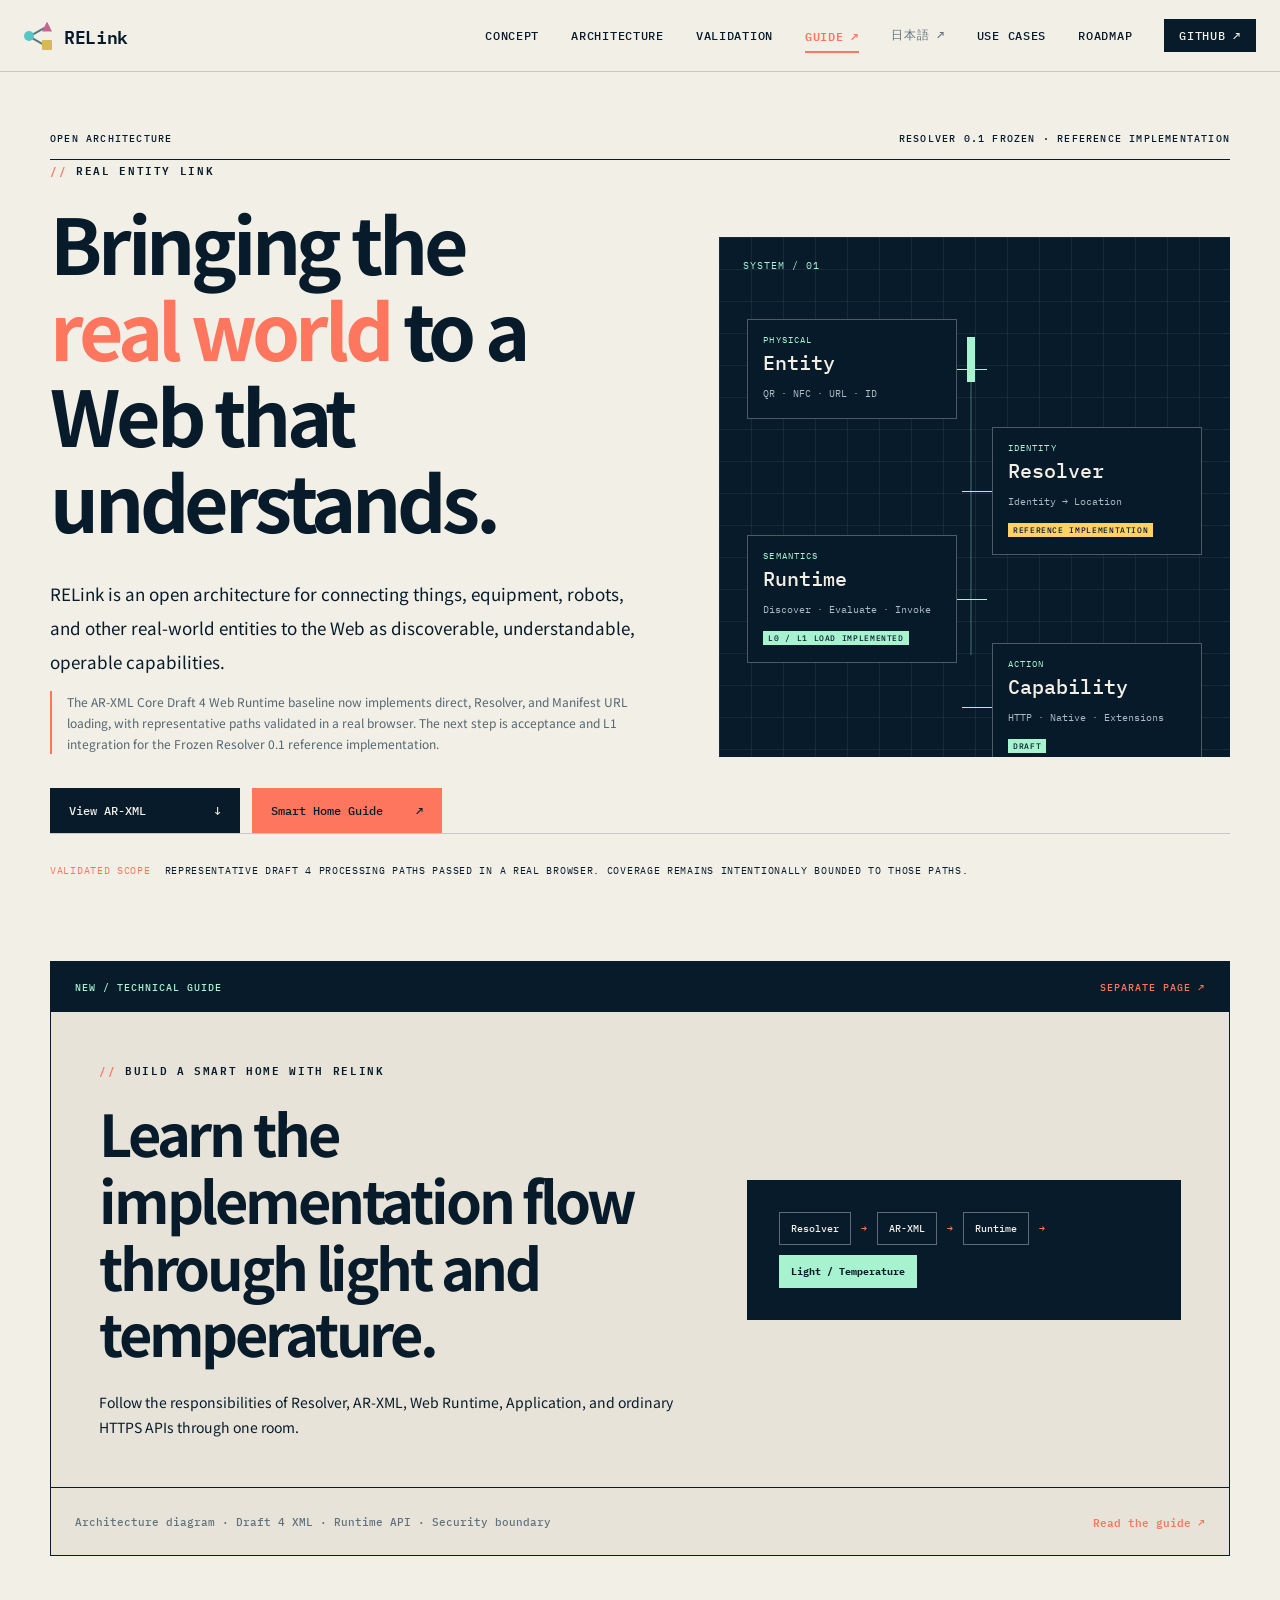
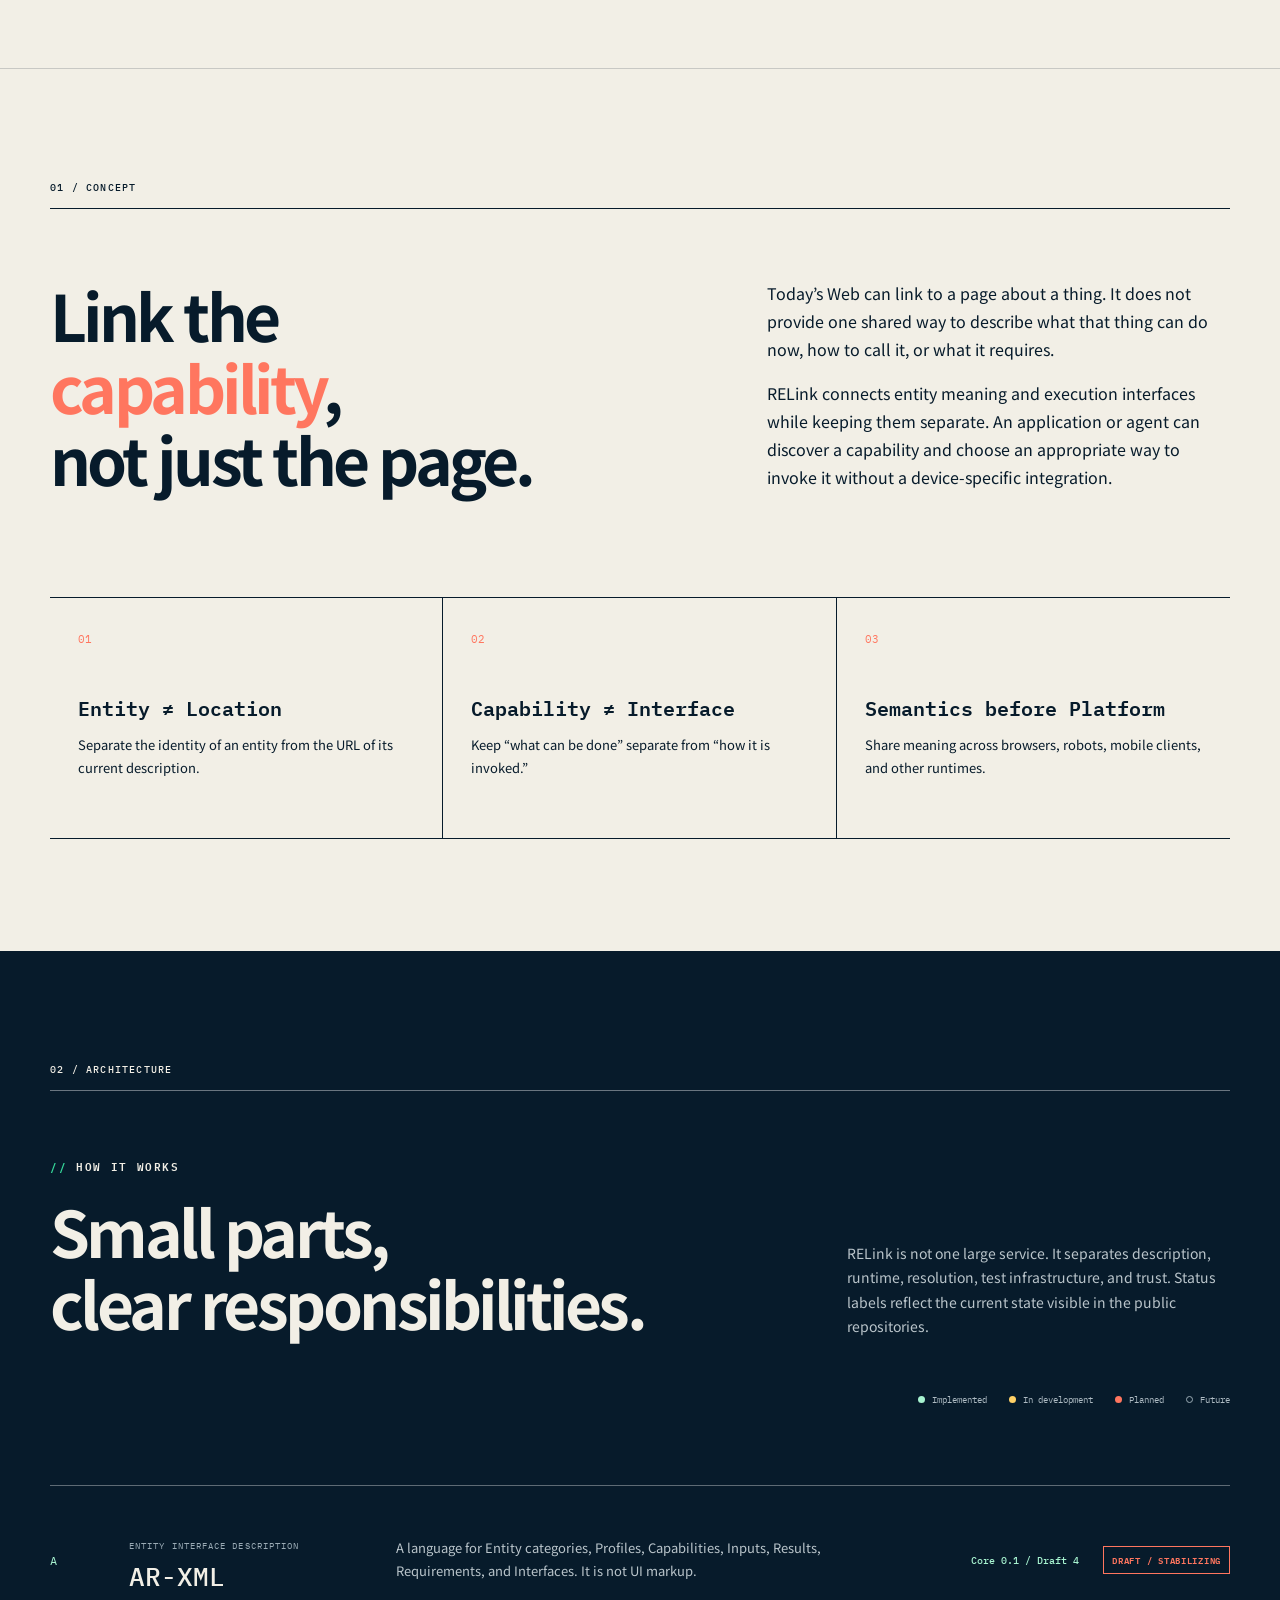
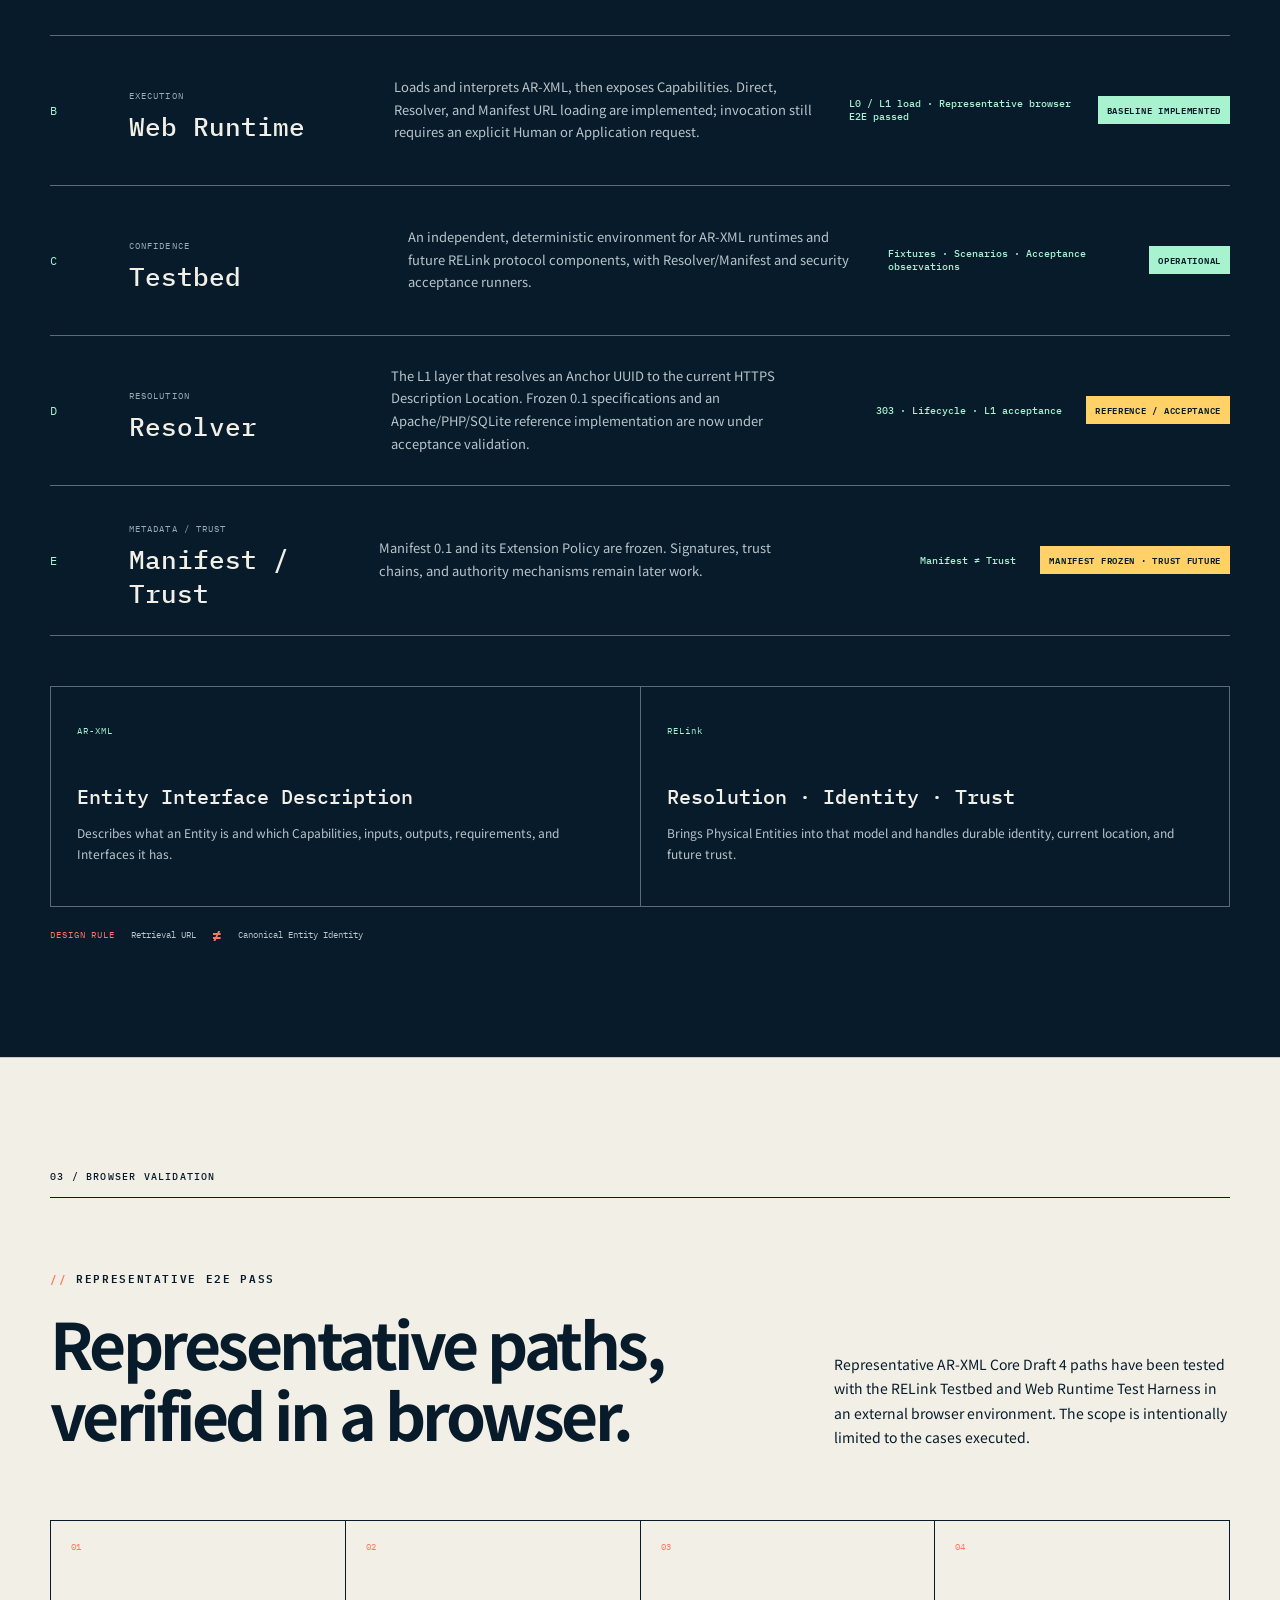
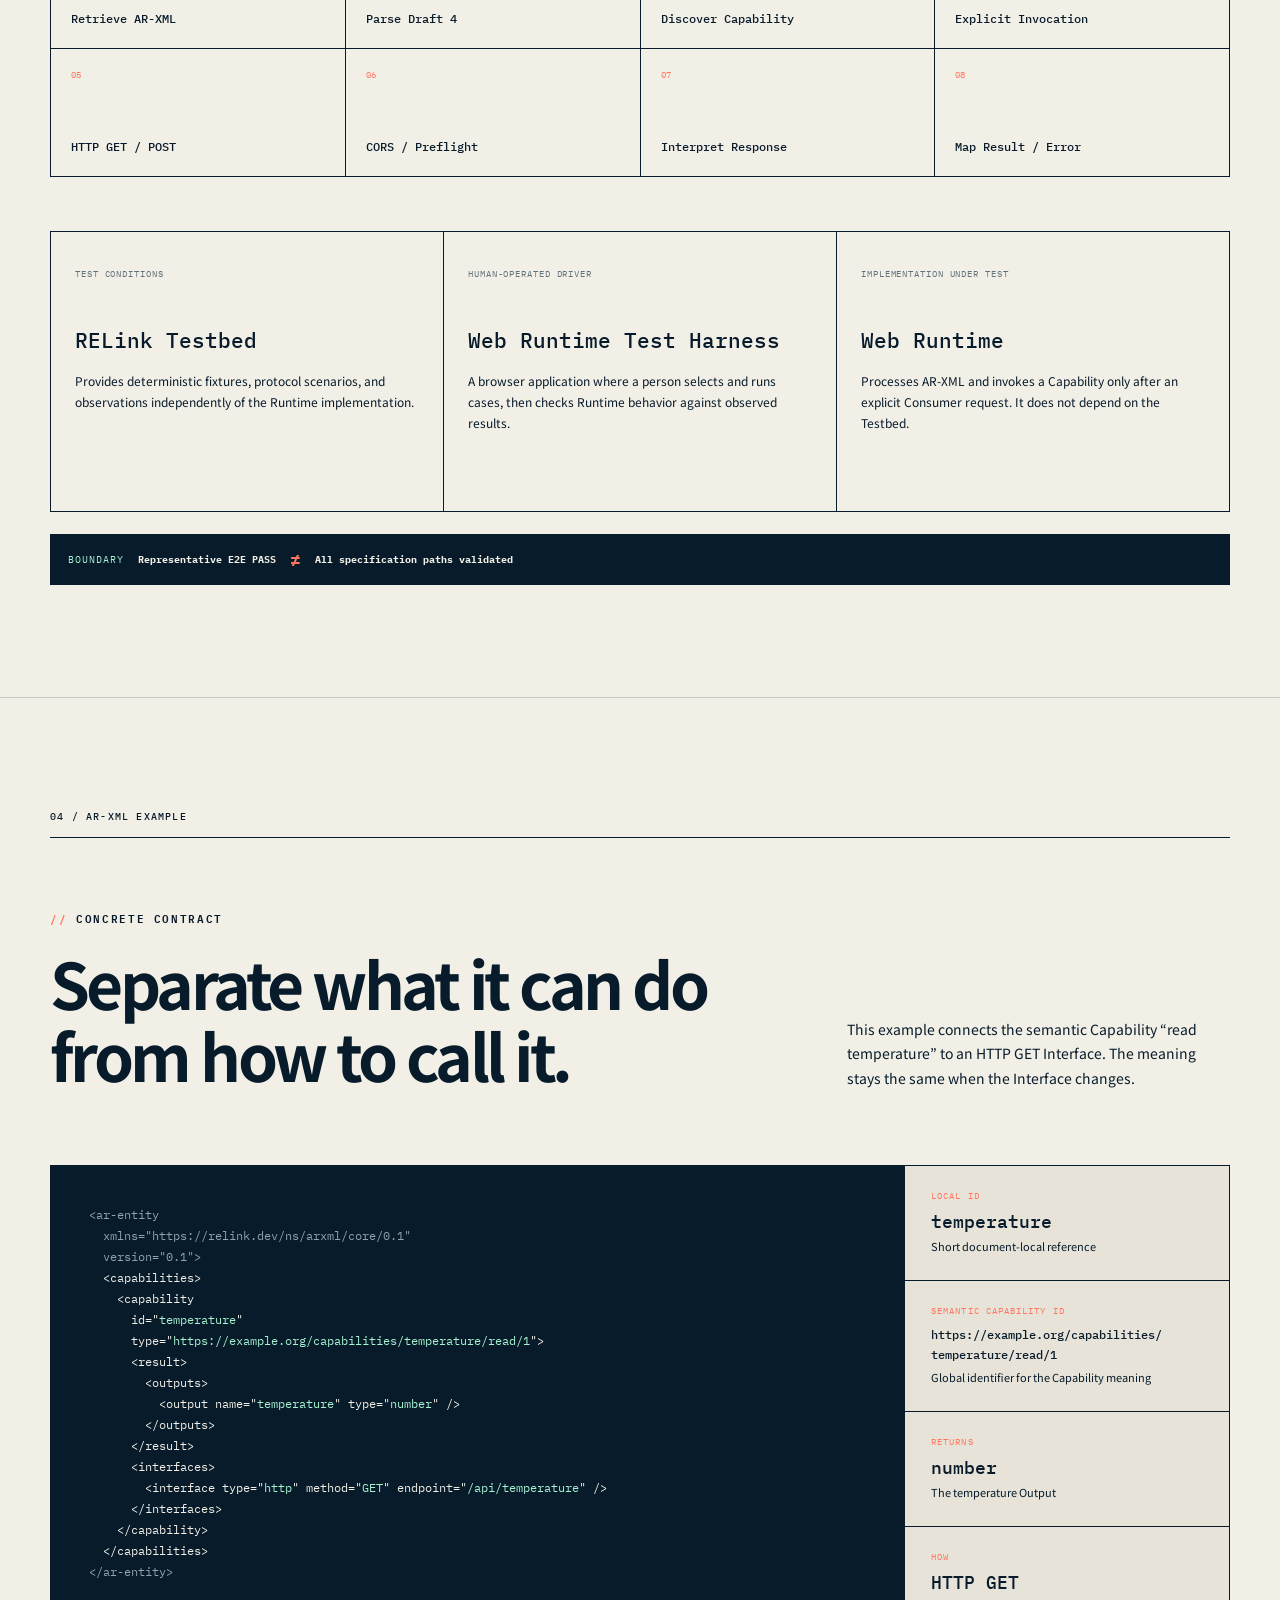
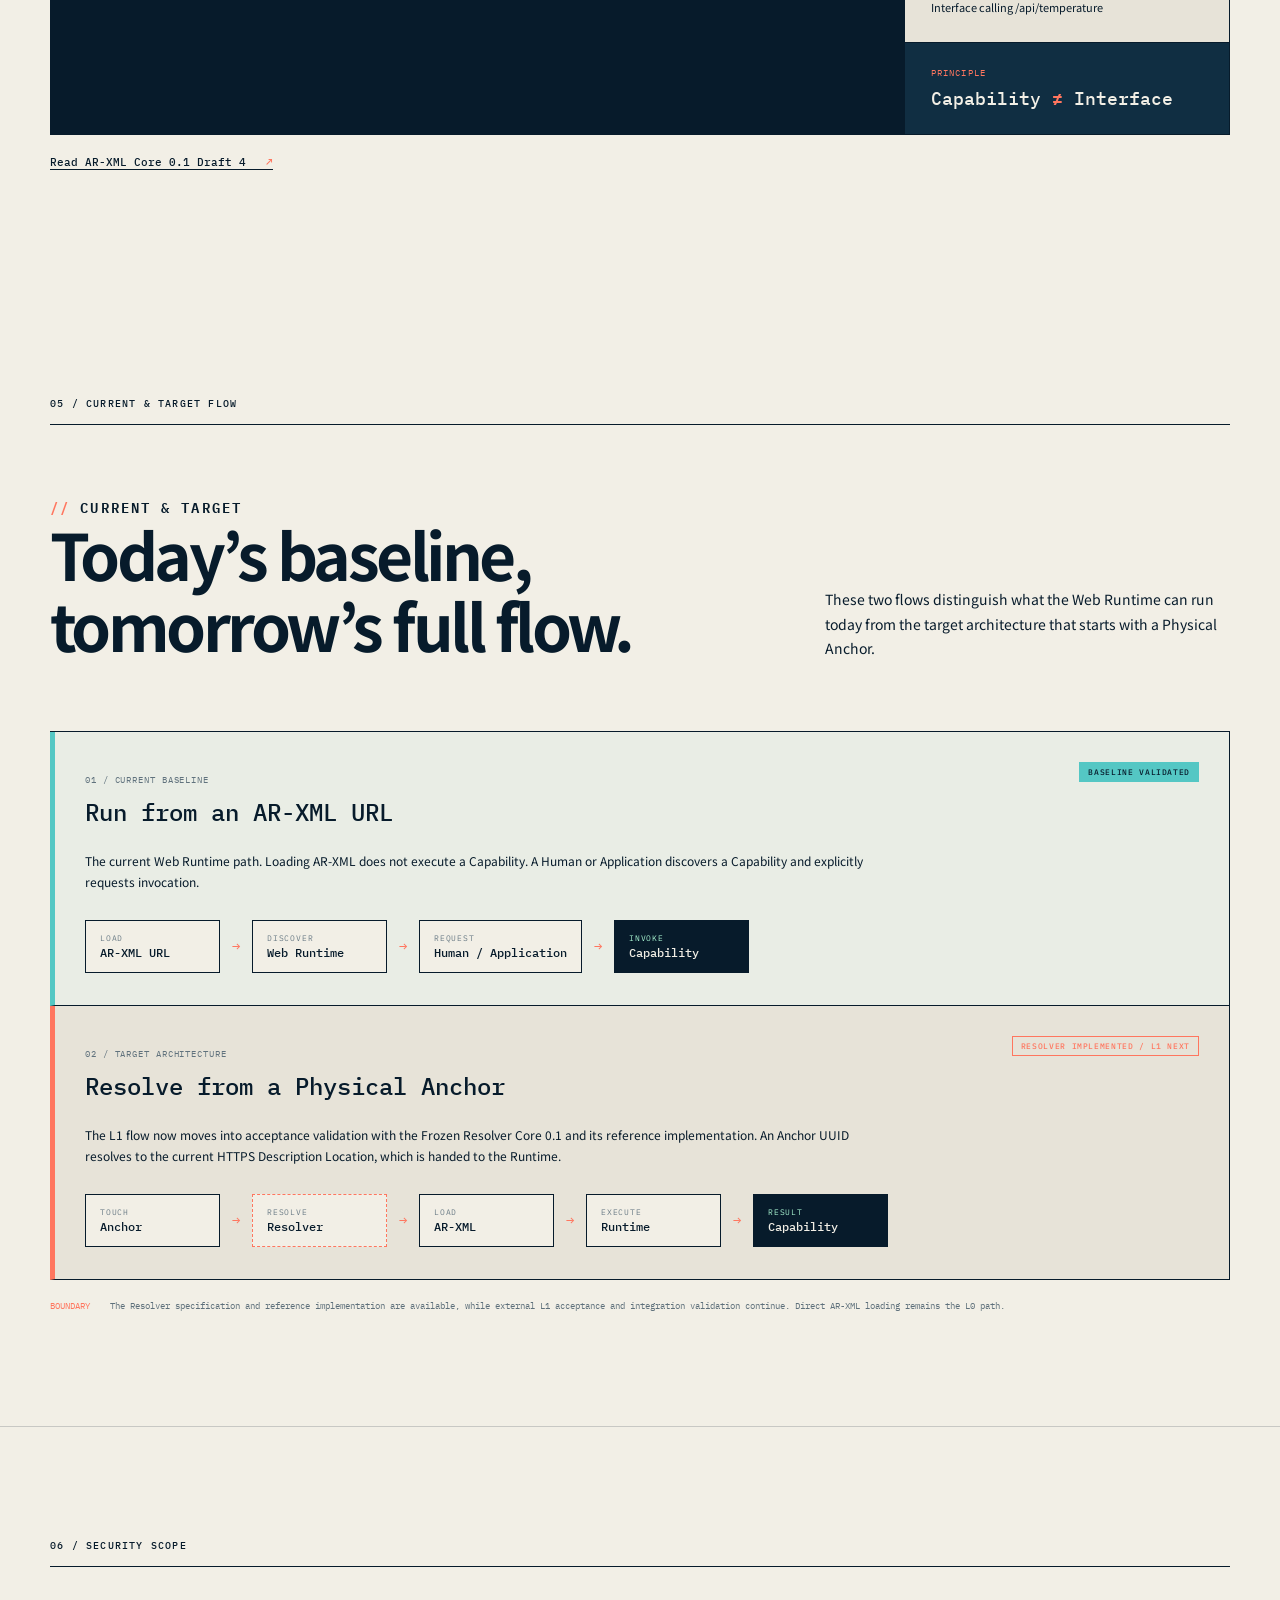
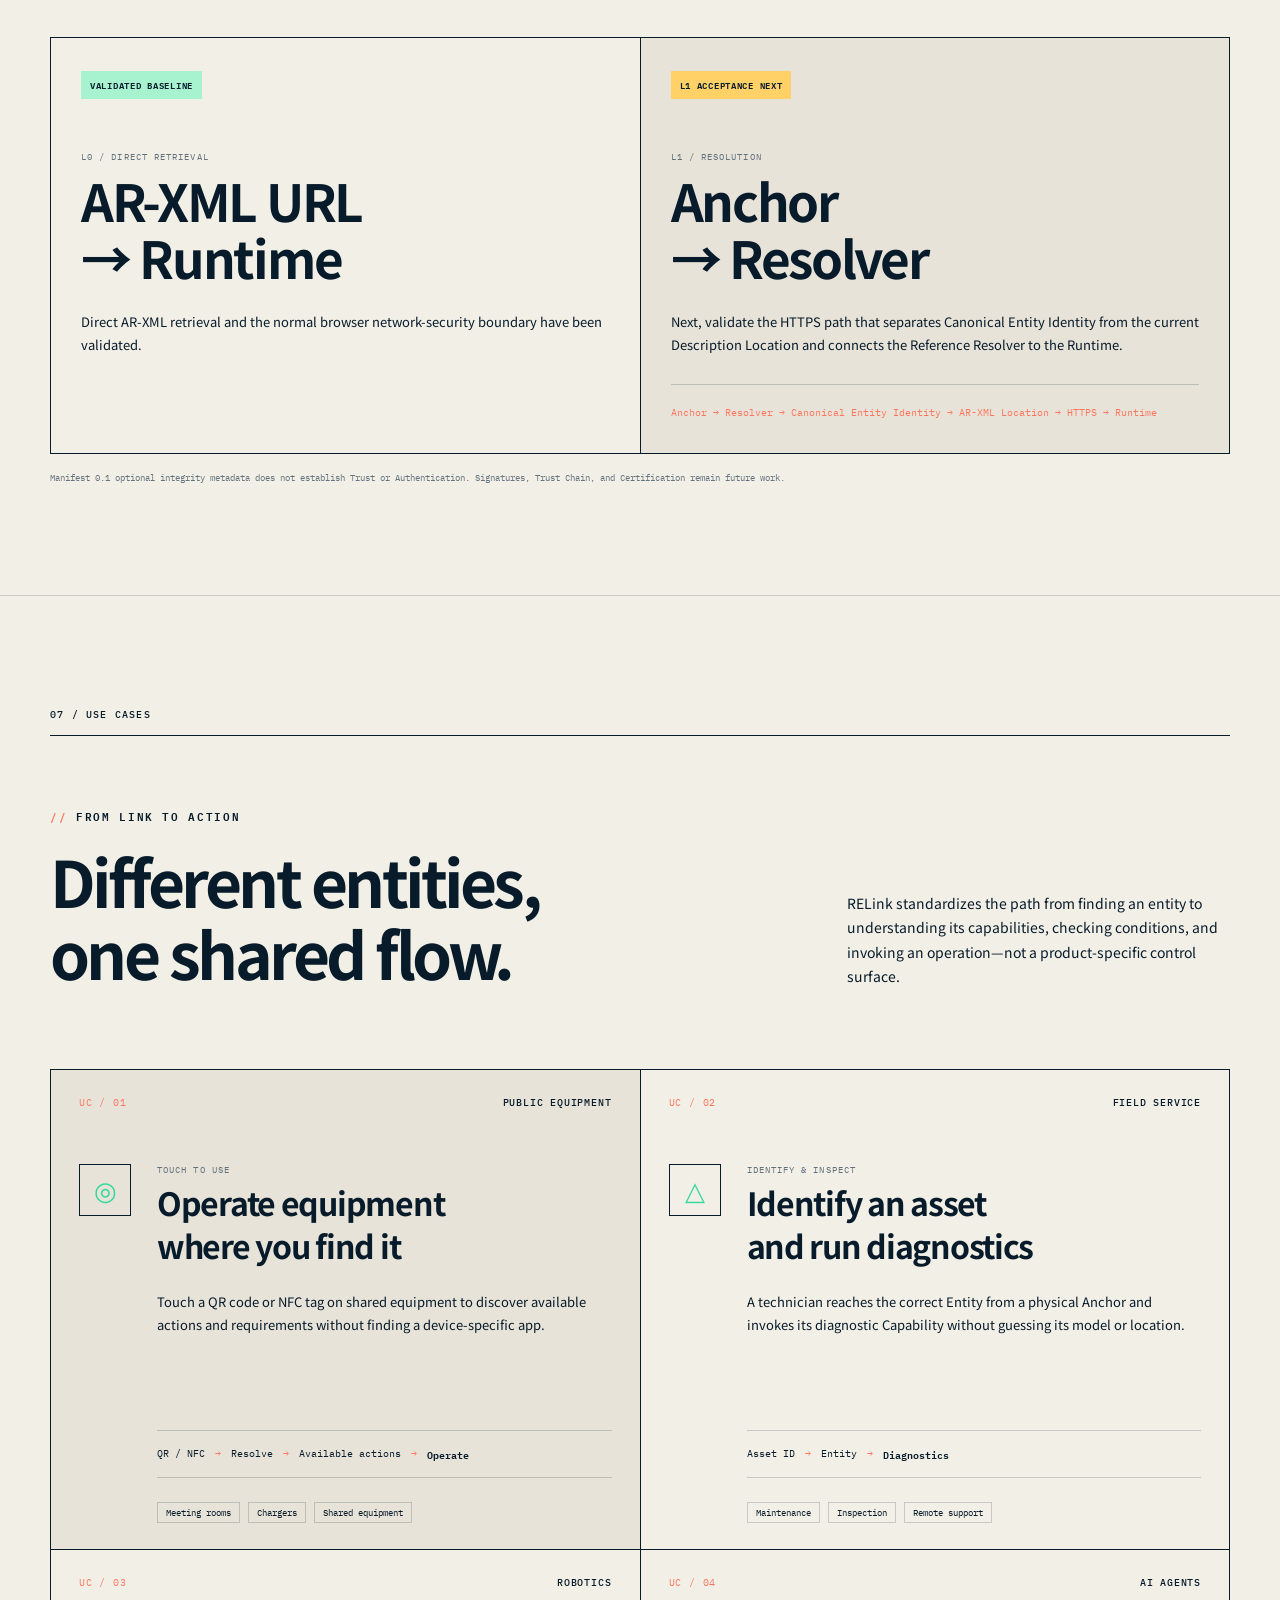
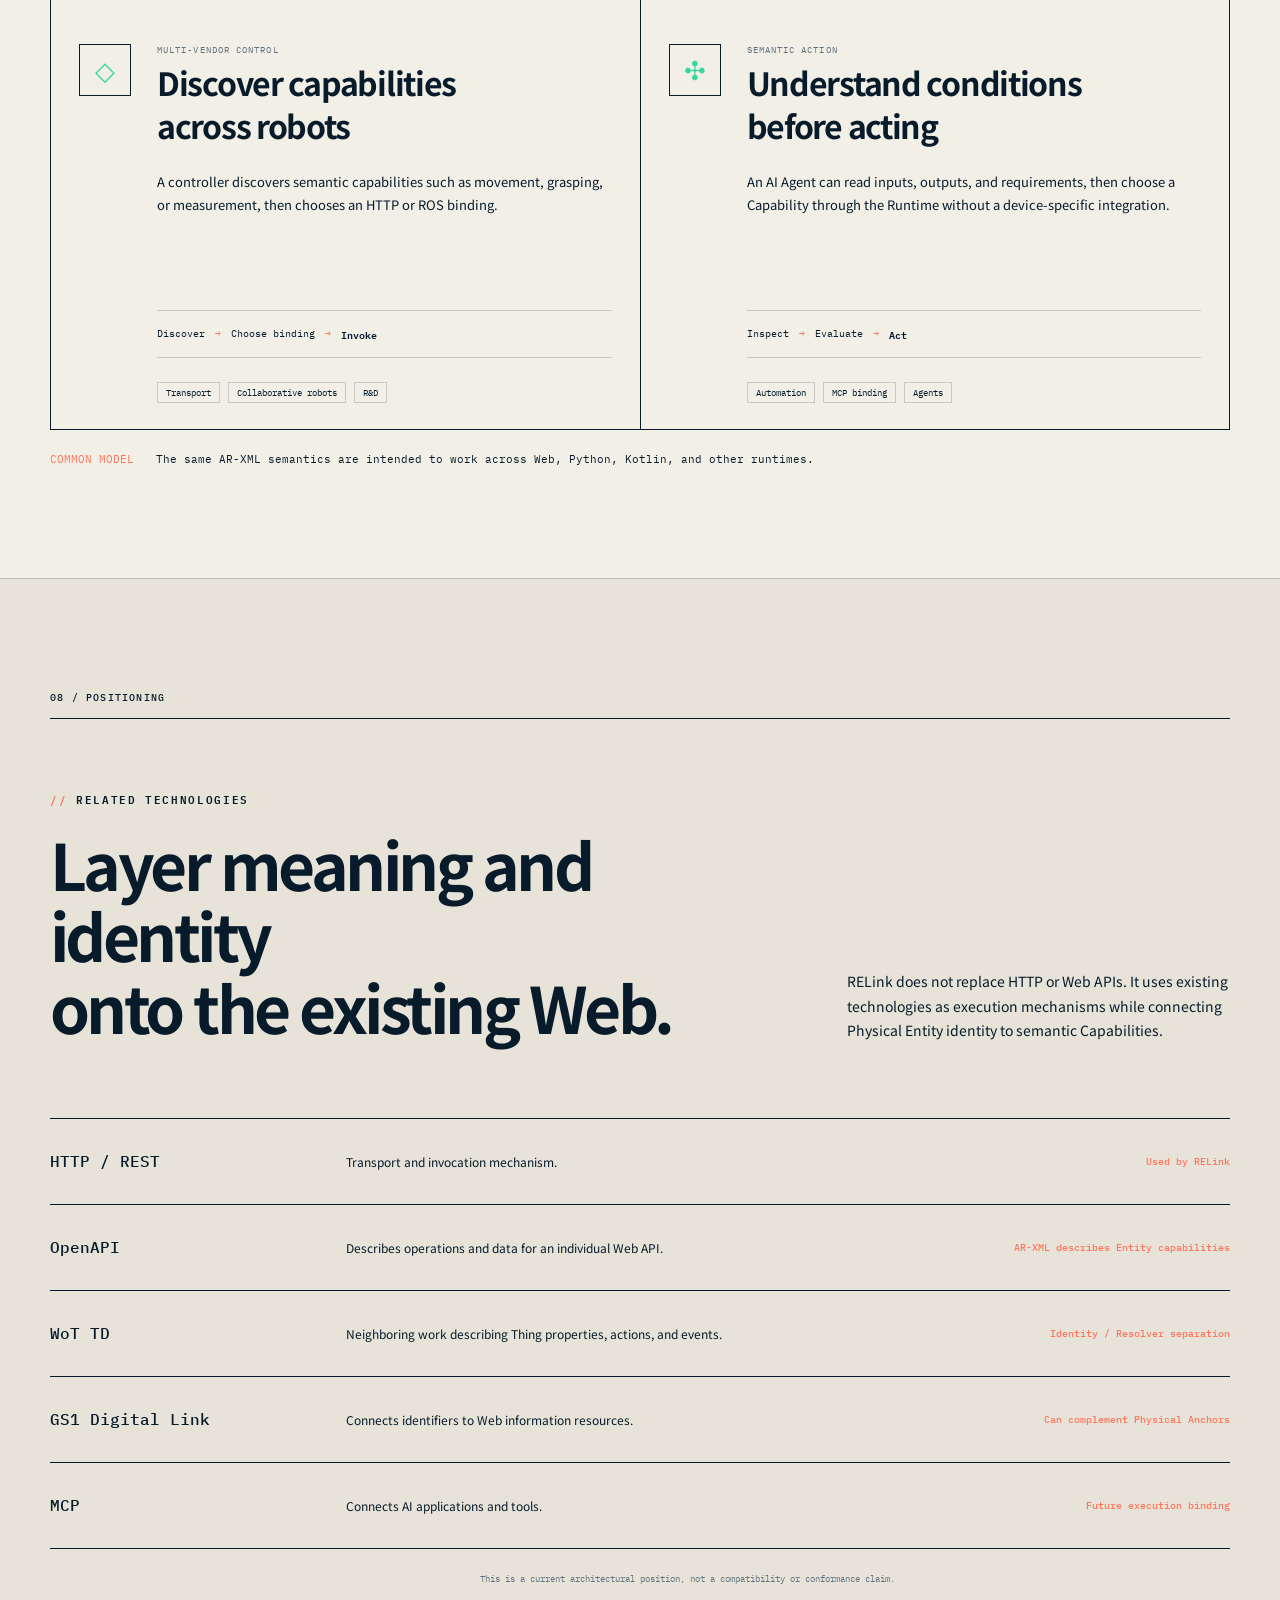
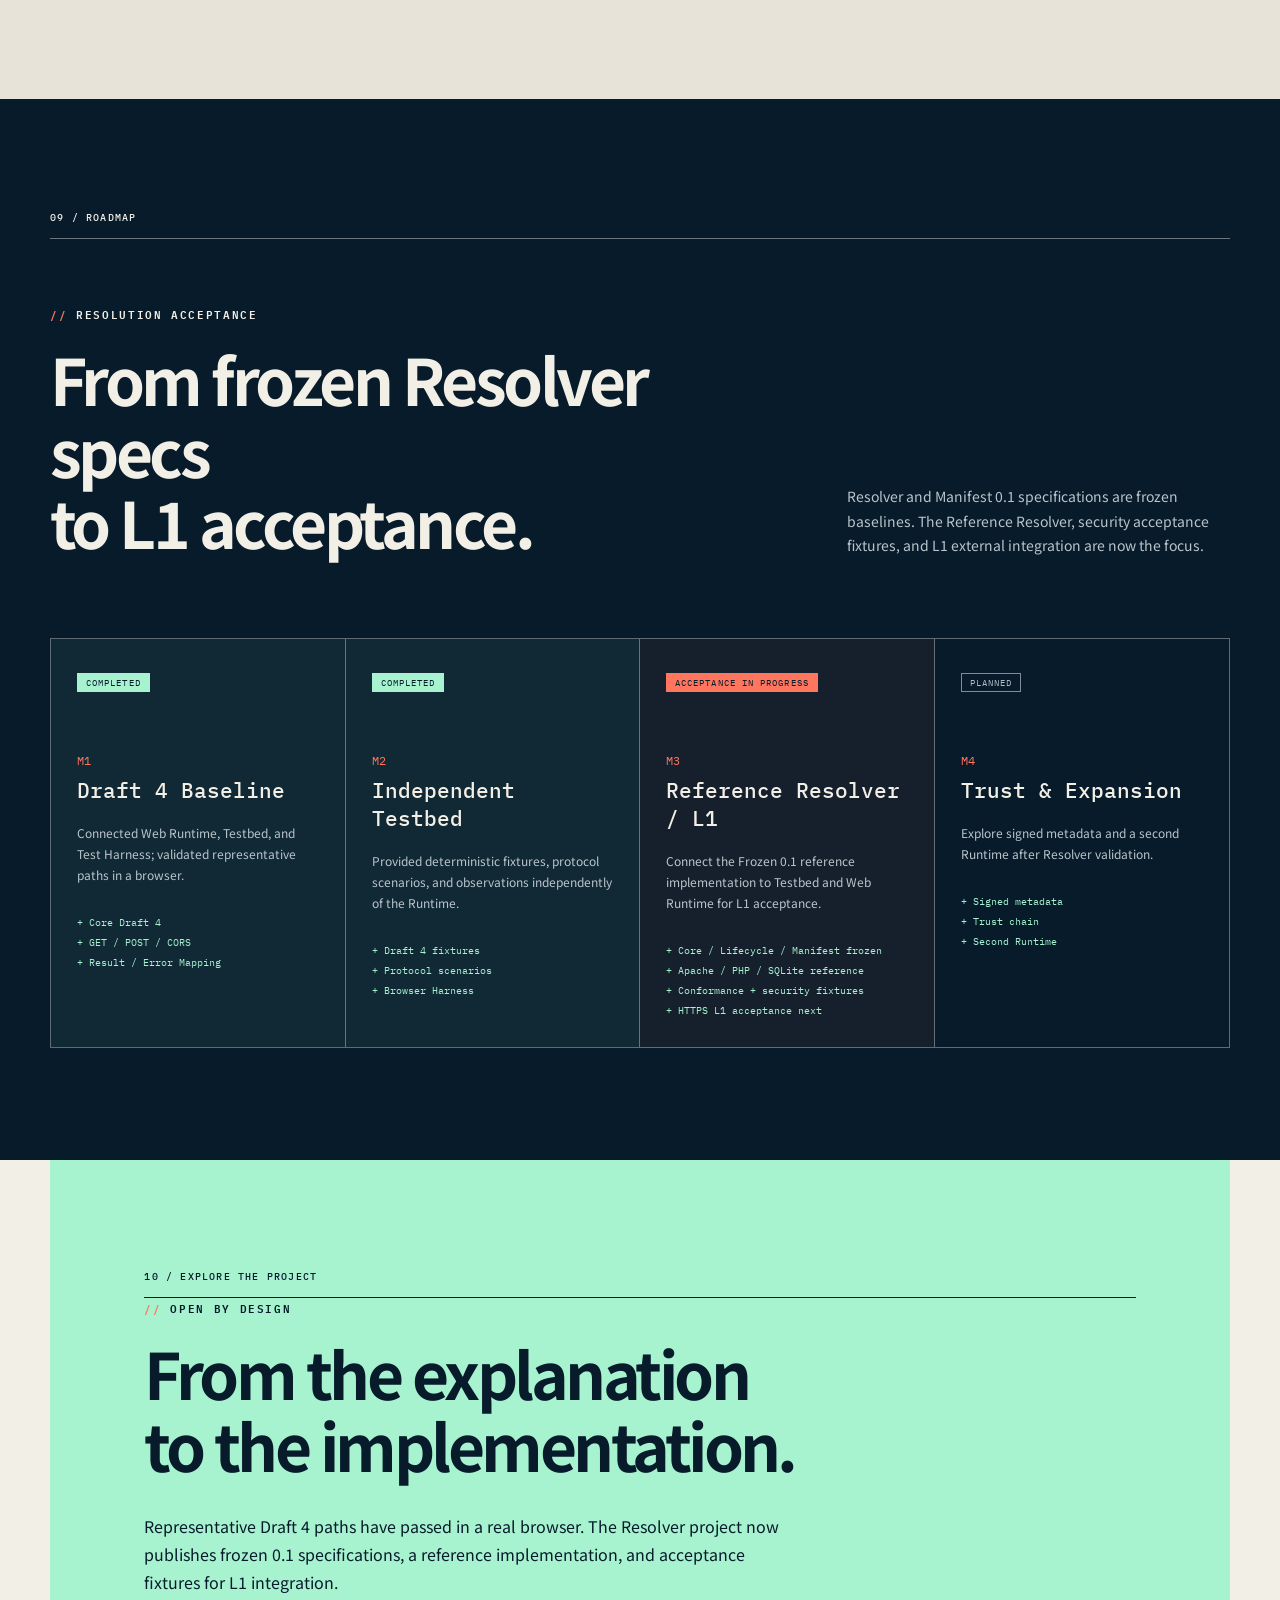
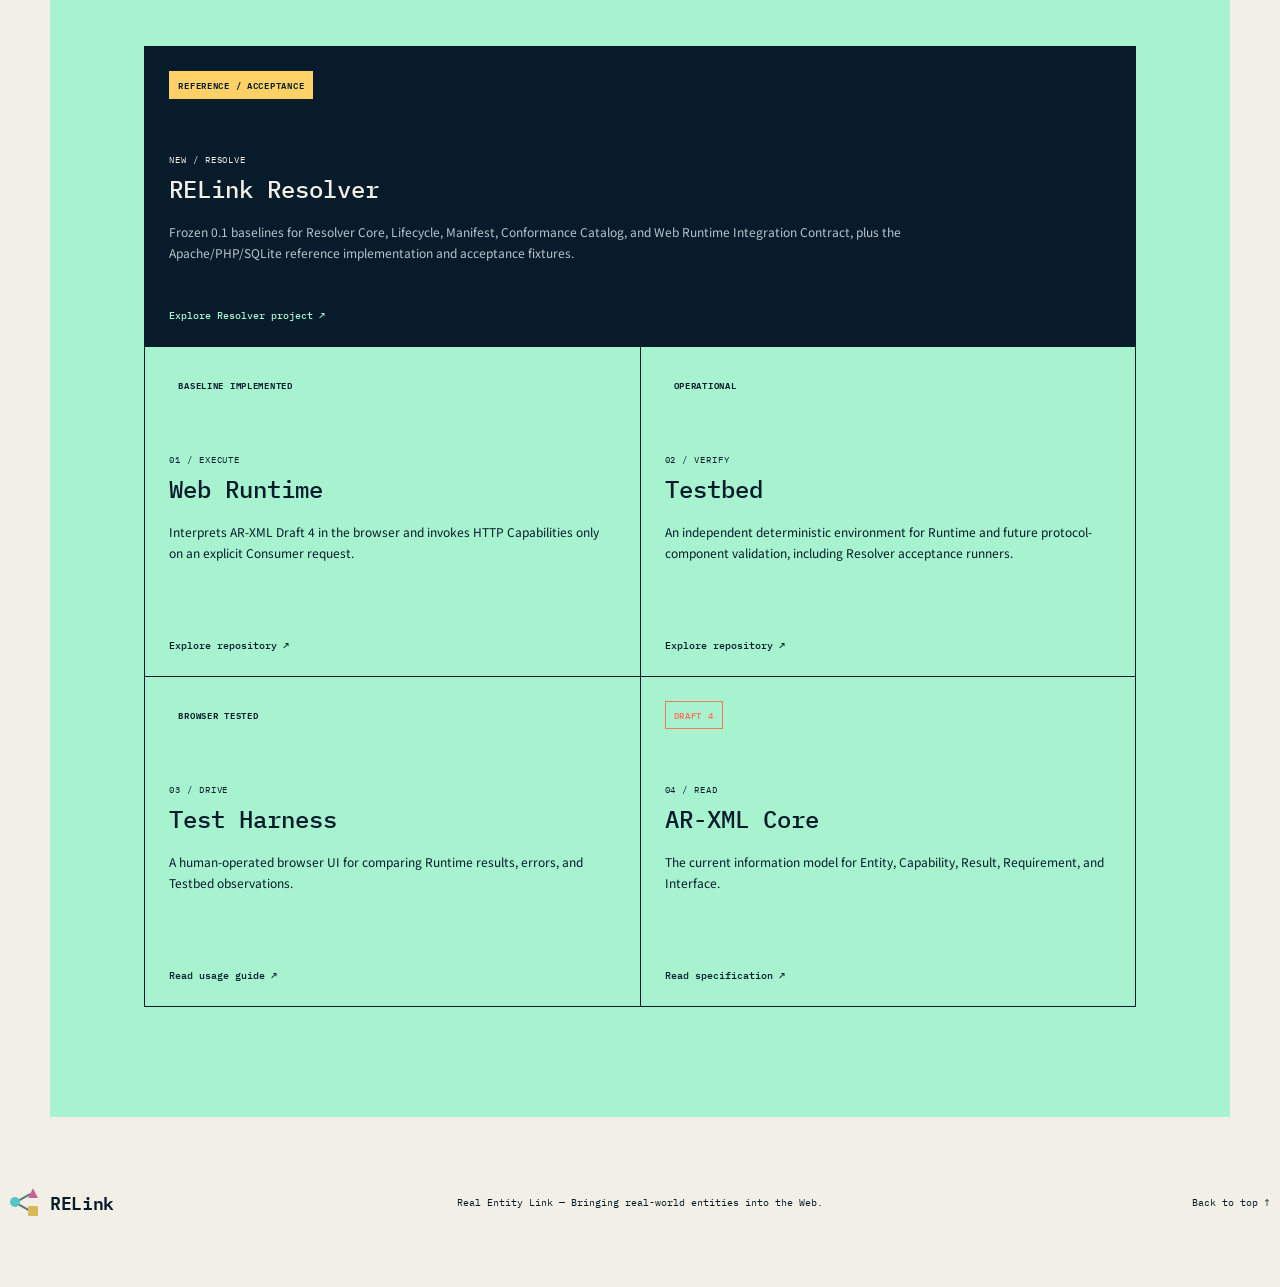
==== en/index.html @ a345bcbd "Add English site and sync project status" ====
<!doctype html>
<html lang="en">
  <head>
    <meta charset="UTF-8" />
    <meta name="viewport" content="width=device-width, initial-scale=1.0" />
    <meta name="description" content="RELink is an open architecture for making real-world entities discoverable, understandable, and operable on the Web. The Web Runtime L0/L1 loading baseline and representative browser paths are validated; Resolver acceptance is next." />
    <meta name="theme-color" content="#071b2b" />
    <link rel="canonical" href="https://ranmaru50.github.io/relink-site/en/" />
    <link rel="alternate" hreflang="ja" href="https://ranmaru50.github.io/relink-site/" />
    <link rel="alternate" hreflang="en" href="https://ranmaru50.github.io/relink-site/en/" />
    <link rel="icon" type="image/svg+xml" href="../favicon.svg" />
    <meta property="og:type" content="website" />
    <meta property="og:site_name" content="RELink" />
    <meta property="og:title" content="RELink — Real Entity Link" />
    <meta property="og:description" content="Web Runtime L0/L1 loading and representative browser paths are validated. Frozen Resolver 0.1 acceptance is next." />
    <meta property="og:url" content="https://ranmaru50.github.io/relink-site/en/" />
    <meta name="twitter:card" content="summary" />
    <meta name="twitter:title" content="RELink — Real Entity Link" />
    <meta name="twitter:description" content="Bringing real-world entities into the Web." />
    <title>RELink — Real Entity Link</title>
    <link rel="preconnect" href="https://fonts.googleapis.com" />
    <link rel="preconnect" href="https://fonts.gstatic.com" crossorigin />
    <link href="https://fonts.googleapis.com/css2?family=IBM+Plex+Mono:wght@400;500;600&family=Noto+Sans+JP:wght@400;500;600;700&display=swap" rel="stylesheet" />
    <link rel="stylesheet" href="../styles.css" />
    <script src="../script.js" defer></script>
  </head>
  <body>
    <header class="site-header">
      <a class="brand" href="#top" aria-label="RELink home"><span class="brand-mark" aria-hidden="true"><i></i><i></i><i></i></span><span>RELink</span></a>
      <button class="menu-button" type="button" aria-expanded="false" aria-controls="site-nav">Menu</button>
      <nav id="site-nav" aria-label="Main navigation">
        <a href="#concept">Concept</a>
        <a href="#architecture">Architecture</a>
        <a href="#validation">Validation</a>
        <a class="guide-nav-link" href="smart-home.html">Guide ↗</a>
        <a class="language-switch" href="../index.html">日本語 ↗</a>
        <a href="#use-cases">Use cases</a>
        <a href="#roadmap">Roadmap</a>
        <a class="nav-cta" href="https://github.com/ranmaru50" rel="noreferrer">GitHub ↗</a>
      </nav>
    </header>

    <main id="top">
      <section class="hero section-shell">
        <div class="eyebrow"><span>OPEN ARCHITECTURE</span><span>RESOLVER 0.1 FROZEN · REFERENCE IMPLEMENTATION</span></div>
        <div class="hero-grid">
          <div class="hero-copy">
            <p class="kicker">REAL ENTITY LINK</p>
            <h1>Bringing the<br /><em>real world</em> to a<br />Web that understands.</h1>
            <p class="lead">RELink is an open architecture for connecting things, equipment, robots, and other real-world entities to the Web as discoverable, understandable, operable capabilities.</p>
            <p class="lead-detail">The AR-XML Core Draft 4 Web Runtime baseline now implements direct, Resolver, and Manifest URL loading, with representative paths validated in a real browser. The next step is acceptance and L1 integration for the Frozen Resolver 0.1 reference implementation.</p>
            <div class="hero-actions">
              <a class="button primary" href="#arxml-example">View AR-XML <span>↓</span></a>
              <a class="button secondary guide-button" href="smart-home.html">Smart Home Guide <span>↗</span></a>
            </div>
          </div>

          <div class="system-map" aria-label="RELink processing flow">
            <div class="map-label">SYSTEM / 01</div>
            <div class="map-track" aria-hidden="true"><span></span></div>
            <div class="map-node node-source"><small>PHYSICAL</small><strong>Entity</strong><span>QR · NFC · URL · ID</span></div>
            <div class="map-node node-resolver"><small>IDENTITY</small><strong>Resolver</strong><span>Identity → Location</span><mark class="node-status development">REFERENCE IMPLEMENTATION</mark></div>
            <div class="map-node node-runtime"><small>SEMANTICS</small><strong>Runtime</strong><span>Discover · Evaluate · Invoke</span><mark class="node-status experimental">L0 / L1 LOAD IMPLEMENTED</mark></div>
            <div class="map-node node-capability"><small>ACTION</small><strong>Capability</strong><span>HTTP · Native · Extensions</span><mark class="node-status experimental">DRAFT</mark></div>
          </div>
        </div>
        <div class="hero-footnote"><span>VALIDATED SCOPE</span><p>Representative Draft 4 processing paths passed in a real browser. Coverage remains intentionally bounded to those paths.</p></div>
      </section>

      <section class="guide-entry section-shell" aria-labelledby="guide-entry-title">
        <a class="guide-entry-card" href="smart-home.html">
          <div class="guide-entry-meta"><span>NEW / TECHNICAL GUIDE</span><b>SEPARATE PAGE ↗</b></div>
          <div class="guide-entry-body"><div><p class="kicker">BUILD A SMART HOME WITH RELINK</p><h2>Learn the implementation flow<br />through light and temperature.</h2><p>Follow the responsibilities of Resolver, AR-XML, Web Runtime, Application, and ordinary HTTPS APIs through one room.</p></div><div class="guide-entry-flow" aria-hidden="true"><span>Resolver</span><i>→</i><span>AR-XML</span><i>→</i><span>Runtime</span><i>→</i><strong>Light / Temperature</strong></div></div>
          <div class="guide-entry-cta"><span>Architecture diagram · Draft 4 XML · Runtime API · Security boundary</span><strong>Read the guide ↗</strong></div>
        </a>
      </section>

      <section id="concept" class="manifesto section-shell">
        <div class="section-index">01 / CONCEPT</div>
        <div class="manifesto-grid"><h2>Link the<br /><em>capability</em>,<br />not just the page.</h2><div class="manifesto-copy"><p>Today’s Web can link to a page about a thing. It does not provide one shared way to describe what that thing can do now, how to call it, or what it requires.</p><p>RELink connects entity meaning and execution interfaces while keeping them separate. An application or agent can discover a capability and choose an appropriate way to invoke it without a device-specific integration.</p></div></div>
        <div class="principle-grid"><article><span>01</span><h3>Entity ≠ Location</h3><p>Separate the identity of an entity from the URL of its current description.</p></article><article><span>02</span><h3>Capability ≠ Interface</h3><p>Keep “what can be done” separate from “how it is invoked.”</p></article><article><span>03</span><h3>Semantics before Platform</h3><p>Share meaning across browsers, robots, mobile clients, and other runtimes.</p></article></div>
      </section>

      <section id="architecture" class="architecture section-shell">
        <div class="section-index light">02 / ARCHITECTURE</div>
        <div class="architecture-head"><div><p class="kicker mint">HOW IT WORKS</p><h2>Small parts,<br />clear responsibilities.</h2></div><p>RELink is not one large service. It separates description, runtime, resolution, test infrastructure, and trust. Status labels reflect the current state visible in the public repositories.</p></div>
        <div class="architecture-legend" aria-label="Development status legend"><span><i class="legend-dot implemented"></i>Implemented</span><span><i class="legend-dot development"></i>In development</span><span><i class="legend-dot planned"></i>Planned</span><span><i class="legend-dot future"></i>Future</span></div>
        <div class="architecture-stack">
          <article class="layer arxml"><span class="layer-no">A</span><div><small>ENTITY INTERFACE DESCRIPTION</small><h3>AR-XML</h3></div><p>A language for Entity categories, Profiles, Capabilities, Inputs, Results, Requirements, and Interfaces. It is not UI markup.</p><b>Core 0.1 / Draft 4</b><span class="phase-badge experimental">DRAFT / STABILIZING</span></article>
          <article class="layer runtime"><span class="layer-no">B</span><div><small>EXECUTION</small><h3>Web Runtime</h3></div><p>Loads and interprets AR-XML, then exposes Capabilities. Direct, Resolver, and Manifest URL loading are implemented; invocation still requires an explicit Human or Application request.</p><b>L0 / L1 load · Representative browser E2E passed</b><span class="phase-badge implemented">BASELINE IMPLEMENTED</span></article>
          <article class="layer testbed"><span class="layer-no">C</span><div><small>CONFIDENCE</small><h3>Testbed</h3></div><p>An independent, deterministic environment for AR-XML runtimes and future RELink protocol components, with Resolver/Manifest and security acceptance runners.</p><b>Fixtures · Scenarios · Acceptance observations</b><span class="phase-badge implemented">OPERATIONAL</span></article>
          <article class="layer resolver"><span class="layer-no">D</span><div><small>RESOLUTION</small><h3>Resolver</h3></div><p>The L1 layer that resolves an Anchor UUID to the current HTTPS Description Location. Frozen 0.1 specifications and an Apache/PHP/SQLite reference implementation are now under acceptance validation.</p><b>303 · Lifecycle · L1 acceptance</b><span class="phase-badge development">REFERENCE / ACCEPTANCE</span></article>
          <article class="layer trust"><span class="layer-no">E</span><div><small>METADATA / TRUST</small><h3>Manifest / Trust</h3></div><p>Manifest 0.1 and its Extension Policy are frozen. Signatures, trust chains, and authority mechanisms remain later work.</p><b>Manifest ≠ Trust</b><span class="phase-badge development">MANIFEST FROZEN · TRUST FUTURE</span></article>
        </div>
        <div class="role-separation" aria-label="AR-XML and RELink responsibility separation"><article><small>AR-XML</small><strong>Entity Interface Description</strong><p>Describes what an Entity is and which Capabilities, inputs, outputs, requirements, and Interfaces it has.</p></article><article><small>RELink</small><strong>Resolution · Identity · Trust</strong><p>Brings Physical Entities into that model and handles durable identity, current location, and future trust.</p></article></div>
        <p class="identity-note"><span>DESIGN RULE</span> Retrieval URL <b>≠</b> Canonical Entity Identity</p>
      </section>

      <section id="validation" class="validation section-shell">
        <div class="section-index">03 / BROWSER VALIDATION</div>
        <div class="validation-head"><div><p class="kicker">REPRESENTATIVE E2E PASS</p><h2>Representative paths,<br />verified in a browser.</h2></div><p>Representative AR-XML Core Draft 4 paths have been tested with the RELink Testbed and Web Runtime Test Harness in an external browser environment. The scope is intentionally limited to the cases executed.</p></div>
        <ol class="validation-flow" aria-label="Browser-validated processing path"><li><span>01</span><strong>Retrieve AR-XML</strong></li><li><span>02</span><strong>Parse Draft 4</strong></li><li><span>03</span><strong>Discover Capability</strong></li><li><span>04</span><strong>Explicit Invocation</strong></li><li><span>05</span><strong>HTTP GET / POST</strong></li><li><span>06</span><strong>CORS / Preflight</strong></li><li><span>07</span><strong>Interpret Response</strong></li><li><span>08</span><strong>Map Result / Error</strong></li></ol>
        <div class="validation-roles"><article><small>TEST CONDITIONS</small><h3>RELink Testbed</h3><p>Provides deterministic fixtures, protocol scenarios, and observations independently of the Runtime implementation.</p></article><article><small>HUMAN-OPERATED DRIVER</small><h3>Web Runtime Test Harness</h3><p>A browser application where a person selects and runs cases, then checks Runtime behavior against observed results.</p></article><article><small>IMPLEMENTATION UNDER TEST</small><h3>Web Runtime</h3><p>Processes AR-XML and invokes a Capability only after an explicit Consumer request. It does not depend on the Testbed.</p></article></div>
        <p class="validation-boundary"><span>BOUNDARY</span><strong>Representative E2E PASS</strong><b>≠</b><strong>All specification paths validated</strong></p>
      </section>

      <section id="arxml-example" class="example section-shell">
        <div class="section-index">04 / AR-XML EXAMPLE</div>
        <div class="example-head"><div><p class="kicker">CONCRETE CONTRACT</p><h2>Separate what it can do<br />from how to call it.</h2></div><p>This example connects the semantic Capability “read temperature” to an HTTP GET Interface. The meaning stays the same when the Interface changes.</p></div>
        <div class="example-grid"><pre class="code-panel" aria-label="AR-XML temperature capability example"><code><span class="code-muted">&lt;ar-entity
  xmlns="https://relink.dev/ns/arxml/core/0.1"
  version="0.1"&gt;</span>
  &lt;capabilities&gt;
    &lt;capability
      id="<span class="code-value">temperature</span>"
      type="<span class="code-value">https://example.org/capabilities/temperature/read/1</span>"&gt;
      &lt;result&gt;
        &lt;outputs&gt;
          &lt;output name="<span class="code-value">temperature</span>" type="<span class="code-value">number</span>" /&gt;
        &lt;/outputs&gt;
      &lt;/result&gt;
      &lt;interfaces&gt;
        &lt;interface type="<span class="code-value">http</span>" method="<span class="code-value">GET</span>" endpoint="<span class="code-value">/api/temperature</span>" /&gt;
      &lt;/interfaces&gt;
    &lt;/capability&gt;
  &lt;/capabilities&gt;
<span class="code-muted">&lt;/ar-entity&gt;</span></code></pre><dl class="contract-summary"><div><dt>LOCAL ID</dt><dd><strong>temperature</strong><span>Short document-local reference</span></dd></div><div class="semantic-id"><dt>SEMANTIC CAPABILITY ID</dt><dd><code>https://example.org/capabilities/<wbr>temperature/read/1</code><span>Global identifier for the Capability meaning</span></dd></div><div><dt>RETURNS</dt><dd><strong>number</strong><span>The temperature Output</span></dd></div><div><dt>HOW</dt><dd><strong>HTTP GET</strong><span>Interface calling /api/temperature</span></dd></div><div class="contract-principle"><dt>PRINCIPLE</dt><dd>Capability <b>≠</b> Interface</dd></div></dl></div>
        <a class="text-link" href="https://github.com/ranmaru50/relink-web-runtime/blob/main/docs/specs/arxml-core-0.1-draft4.md" rel="noreferrer">Read AR-XML Core 0.1 Draft 4 <span>↗</span></a>
      </section>

      <section class="journey section-shell"><div class="section-index">05 / CURRENT &amp; TARGET FLOW</div><div class="journey-head"><div><p class="kicker">CURRENT &amp; TARGET</p><h2>Today’s baseline,<br />tomorrow’s full flow.</h2></div><p>These two flows distinguish what the Web Runtime can run today from the target architecture that starts with a Physical Anchor.</p></div><div class="journey-modes"><article class="journey-mode current"><div class="journey-mode-head"><div><span>01 / CURRENT BASELINE</span><h3>Run from an AR-XML URL</h3></div><mark>BASELINE VALIDATED</mark></div><p>The current Web Runtime path. Loading AR-XML does not execute a Capability. A Human or Application discovers a Capability and explicitly requests invocation.</p><div class="journey-flow" aria-label="Current baseline"><span><small>LOAD</small>AR-XML URL</span><i>→</i><span><small>DISCOVER</small>Web Runtime</span><i>→</i><span><small>REQUEST</small>Human / Application</span><i>→</i><strong><small>INVOKE</small>Capability</strong></div></article><article class="journey-mode target"><div class="journey-mode-head"><div><span>02 / TARGET ARCHITECTURE</span><h3>Resolve from a Physical Anchor</h3></div><mark>RESOLVER IMPLEMENTED / L1 NEXT</mark></div><p>The L1 flow now moves into acceptance validation with the Frozen Resolver Core 0.1 and its reference implementation. An Anchor UUID resolves to the current HTTPS Description Location, which is handed to the Runtime.</p><div class="journey-flow" aria-label="Resolver target architecture"><span><small>TOUCH</small>Anchor</span><i>→</i><span class="planned-step"><small>RESOLVE</small>Resolver</span><i>→</i><span><small>LOAD</small>AR-XML</span><i>→</i><span><small>EXECUTE</small>Runtime</span><i>→</i><strong><small>RESULT</small>Capability</strong></div></article></div><p class="journey-note"><span>BOUNDARY</span> The Resolver specification and reference implementation are available, while external L1 acceptance and integration validation continue. Direct AR-XML loading remains the L0 path.</p></section>

      <section class="security-scope section-shell"><div class="section-index">06 / SECURITY SCOPE</div><div class="security-grid"><article class="security-current"><span class="phase-badge implemented">VALIDATED BASELINE</span><small>L0 / DIRECT RETRIEVAL</small><h2>AR-XML URL<br />→ Runtime</h2><p>Direct AR-XML retrieval and the normal browser network-security boundary have been validated.</p></article><article class="security-next"><span class="phase-badge development">L1 ACCEPTANCE NEXT</span><small>L1 / RESOLUTION</small><h2>Anchor<br />→ Resolver</h2><p>Next, validate the HTTPS path that separates Canonical Entity Identity from the current Description Location and connects the Reference Resolver to the Runtime.</p><div class="security-flow">Anchor → Resolver → Canonical Entity Identity → AR-XML Location → HTTPS → Runtime</div></article></div><p class="security-note">Manifest 0.1 optional integrity metadata does not establish Trust or Authentication. Signatures, Trust Chain, and Certification remain future work.</p></section>

      <section id="use-cases" class="use-cases section-shell"><div class="section-index">07 / USE CASES</div><div class="use-cases-head"><div><p class="kicker">FROM LINK TO ACTION</p><h2>Different entities,<br />one shared flow.</h2></div><p>RELink standardizes the path from finding an entity to understanding its capabilities, checking conditions, and invoking an operation—not a product-specific control surface.</p></div><div class="use-case-list"><article class="use-case featured"><div class="use-case-meta"><span>UC / 01</span><b>PUBLIC EQUIPMENT</b></div><div class="use-case-title"><span class="use-case-icon" aria-hidden="true">◎</span><div><small>TOUCH TO USE</small><h3>Operate equipment<br />where you find it</h3></div></div><p>Touch a QR code or NFC tag on shared equipment to discover available actions and requirements without finding a device-specific app.</p><div class="use-case-flow" aria-label="From QR or NFC to equipment operation"><span>QR / NFC</span><i>→</i><span>Resolve</span><i>→</i><span>Available actions</span><i>→</i><strong>Operate</strong></div><ul><li>Meeting rooms</li><li>Chargers</li><li>Shared equipment</li></ul></article><article class="use-case"><div class="use-case-meta"><span>UC / 02</span><b>FIELD SERVICE</b></div><div class="use-case-title"><span class="use-case-icon" aria-hidden="true">△</span><div><small>IDENTIFY &amp; INSPECT</small><h3>Identify an asset<br />and run diagnostics</h3></div></div><p>A technician reaches the correct Entity from a physical Anchor and invokes its diagnostic Capability without guessing its model or location.</p><div class="use-case-flow"><span>Asset ID</span><i>→</i><span>Entity</span><i>→</i><strong>Diagnostics</strong></div><ul><li>Maintenance</li><li>Inspection</li><li>Remote support</li></ul></article><article class="use-case"><div class="use-case-meta"><span>UC / 03</span><b>ROBOTICS</b></div><div class="use-case-title"><span class="use-case-icon" aria-hidden="true">◇</span><div><small>MULTI-VENDOR CONTROL</small><h3>Discover capabilities<br />across robots</h3></div></div><p>A controller discovers semantic capabilities such as movement, grasping, or measurement, then chooses an HTTP or ROS binding.</p><div class="use-case-flow"><span>Discover</span><i>→</i><span>Choose binding</span><i>→</i><strong>Invoke</strong></div><ul><li>Transport</li><li>Collaborative robots</li><li>R&amp;D</li></ul></article><article class="use-case"><div class="use-case-meta"><span>UC / 04</span><b>AI AGENTS</b></div><div class="use-case-title"><span class="use-case-icon" aria-hidden="true">✣</span><div><small>SEMANTIC ACTION</small><h3>Understand conditions<br />before acting</h3></div></div><p>An AI Agent can read inputs, outputs, and requirements, then choose a Capability through the Runtime without a device-specific integration.</p><div class="use-case-flow"><span>Inspect</span><i>→</i><span>Evaluate</span><i>→</i><strong>Act</strong></div><ul><li>Automation</li><li>MCP binding</li><li>Agents</li></ul></article></div><p class="use-case-note"><span>COMMON MODEL</span> The same AR-XML semantics are intended to work across Web, Python, Kotlin, and other runtimes.</p></section>

      <section id="positioning" class="positioning section-shell"><div class="section-index">08 / POSITIONING</div><div class="positioning-head"><div><p class="kicker">RELATED TECHNOLOGIES</p><h2>Layer meaning and identity<br />onto the existing Web.</h2></div><p>RELink does not replace HTTP or Web APIs. It uses existing technologies as execution mechanisms while connecting Physical Entity identity to semantic Capabilities.</p></div><div class="technology-list"><article><span class="tech-name">HTTP / REST</span><p>Transport and invocation mechanism.</p><b>Used by RELink</b></article><article><span class="tech-name">OpenAPI</span><p>Describes operations and data for an individual Web API.</p><b>AR-XML describes Entity capabilities</b></article><article><span class="tech-name">WoT TD</span><p>Neighboring work describing Thing properties, actions, and events.</p><b>Identity / Resolver separation</b></article><article><span class="tech-name">GS1 Digital Link</span><p>Connects identifiers to Web information resources.</p><b>Can complement Physical Anchors</b></article><article><span class="tech-name">MCP</span><p>Connects AI applications and tools.</p><b>Future execution binding</b></article></div><p class="positioning-note">This is a current architectural position, not a compatibility or conformance claim.</p></section>

      <section id="roadmap" class="roadmap section-shell"><div class="section-index light">09 / ROADMAP</div><div class="roadmap-head"><div><p class="kicker coral">RESOLUTION ACCEPTANCE</p><h2>From frozen Resolver specs<br />to L1 acceptance.</h2></div><p>Resolver and Manifest 0.1 specifications are frozen baselines. The Reference Resolver, security acceptance fixtures, and L1 external integration are now the focus.</p></div><div class="milestones"><article class="milestone active completed"><span class="status">COMPLETED</span><div class="milestone-id">M1</div><h3>Draft 4 Baseline</h3><p>Connected Web Runtime, Testbed, and Test Harness; validated representative paths in a browser.</p><ul><li>Core Draft 4</li><li>GET / POST / CORS</li><li>Result / Error Mapping</li></ul></article><article class="milestone active completed"><span class="status">COMPLETED</span><div class="milestone-id">M2</div><h3>Independent Testbed</h3><p>Provided deterministic fixtures, protocol scenarios, and observations independently of the Runtime.</p><ul><li>Draft 4 fixtures</li><li>Protocol scenarios</li><li>Browser Harness</li></ul></article><article class="milestone next"><span class="status">ACCEPTANCE IN PROGRESS</span><div class="milestone-id">M3</div><h3>Reference Resolver / L1</h3><p>Connect the Frozen 0.1 reference implementation to Testbed and Web Runtime for L1 acceptance.</p><ul><li>Core / Lifecycle / Manifest frozen</li><li>Apache / PHP / SQLite reference</li><li>Conformance + security fixtures</li><li>HTTPS L1 acceptance next</li></ul></article><article class="milestone"><span class="status">PLANNED</span><div class="milestone-id">M4</div><h3>Trust &amp; Expansion</h3><p>Explore signed metadata and a second Runtime after Resolver validation.</p><ul><li>Signed metadata</li><li>Trust chain</li><li>Second Runtime</li></ul></article></div></section>

      <section id="projects" class="open-section section-shell"><div class="open-panel"><div class="section-index">10 / EXPLORE THE PROJECT</div><p class="kicker">OPEN BY DESIGN</p><h2>From the explanation<br />to the implementation.</h2><p>Representative Draft 4 paths have passed in a real browser. The Resolver project now publishes frozen 0.1 specifications, a reference implementation, and acceptance fixtures for L1 integration.</p><div class="project-grid"><a class="project-card resolver-project" href="https://github.com/ranmaru50/relink-resolver" rel="noreferrer"><span class="phase-badge development">REFERENCE / ACCEPTANCE</span><small>NEW / RESOLVE</small><h3>RELink Resolver</h3><p>Frozen 0.1 baselines for Resolver Core, Lifecycle, Manifest, Conformance Catalog, and Web Runtime Integration Contract, plus the Apache/PHP/SQLite reference implementation and acceptance fixtures.</p><b>Explore Resolver project ↗</b></a><a class="project-card" href="https://github.com/ranmaru50/relink-web-runtime" rel="noreferrer"><span class="phase-badge implemented">BASELINE IMPLEMENTED</span><small>01 / EXECUTE</small><h3>Web Runtime</h3><p>Interprets AR-XML Draft 4 in the browser and invokes HTTP Capabilities only on an explicit Consumer request.</p><b>Explore repository ↗</b></a><a class="project-card" href="https://github.com/ranmaru50/relink-testbed" rel="noreferrer"><span class="phase-badge implemented">OPERATIONAL</span><small>02 / VERIFY</small><h3>Testbed</h3><p>An independent deterministic environment for Runtime and future protocol-component validation, including Resolver acceptance runners.</p><b>Explore repository ↗</b></a><a class="project-card" href="https://github.com/ranmaru50/relink-web-runtime#web-runtime-test-harness" rel="noreferrer"><span class="phase-badge implemented">BROWSER TESTED</span><small>03 / DRIVE</small><h3>Test Harness</h3><p>A human-operated browser UI for comparing Runtime results, errors, and Testbed observations.</p><b>Read usage guide ↗</b></a><a class="project-card" href="https://github.com/ranmaru50/relink-web-runtime/blob/main/docs/specs/arxml-core-0.1-draft4.md" rel="noreferrer"><span class="phase-badge experimental">DRAFT 4</span><small>04 / READ</small><h3>AR-XML Core</h3><p>The current information model for Entity, Capability, Result, Requirement, and Interface.</p><b>Read specification ↗</b></a></div></div></section>
    </main>

    <footer class="site-footer"><a class="brand" href="#top"><span class="brand-mark" aria-hidden="true"><i></i><i></i><i></i></span><span>RELink</span></a><p>Real Entity Link — Bringing real-world entities into the Web.</p><a href="#top">Back to top ↑</a></footer>
  </body>
</html>
---- styles.css ----
:root {
  --ink: #071b2b;
  --ink-2: #102e42;
  --paper: #f2efe6;
  --paper-2: #e7e3d8;
  --mint: #a7f3d0;
  --mint-strong: #36d99b;
  --coral: #ff765f;
  --line: rgba(7, 27, 43, 0.18);
  --mono: "IBM Plex Mono", monospace;
  --sans: "Noto Sans JP", sans-serif;
}

* { box-sizing: border-box; }
html { scroll-behavior: smooth; }
body { margin: 0; color: var(--ink); background: var(--paper); font-family: var(--sans); line-height: 1.75; }
a { color: inherit; text-decoration: none; }
button { font: inherit; }
em { color: var(--coral); font-style: normal; }

.site-header { position: sticky; top: 0; z-index: 20; min-height: 72px; padding: 0 max(24px, calc((100vw - 1260px) / 2)); display: flex; align-items: center; justify-content: space-between; background: rgba(242, 239, 230, .92); border-bottom: 1px solid var(--line); backdrop-filter: blur(14px); }
.brand { display: inline-flex; align-items: center; gap: 12px; font: 600 18px var(--mono); letter-spacing: -.02em; }
.brand-mark { position: relative; width: 28px; height: 28px; display: inline-block; --mark-cyan: #54c7c4; --mark-magenta: #c86491; --mark-yellow: #d7b958; --mark-line: #5e7481; }
.brand-mark i { position: absolute; z-index: 1; display: block; width: 10px; height: 10px; }
.brand-mark i:nth-child(1) { left: 0; top: 9px; border-radius: 50%; background: var(--mark-cyan); }
.brand-mark i:nth-child(2) { right: 0; top: 0; background: var(--mark-magenta); clip-path: polygon(50% 0, 100% 100%, 0 100%); }
.brand-mark i:nth-child(3) { right: 0; bottom: 0; border-radius: 1px; background: var(--mark-yellow); }
.brand-mark::before, .brand-mark::after { content: ""; position: absolute; z-index: 0; width: 17px; height: 2px; left: 6px; top: 13px; border-radius: 2px; background: var(--mark-line); transform-origin: left center; transform: rotate(-29deg); }
.brand-mark::after { top: 14px; transform: rotate(29deg); }
nav { display: flex; align-items: center; gap: 32px; font: 500 12px var(--mono); text-transform: uppercase; letter-spacing: .06em; }
nav a:hover { color: var(--coral); }
.guide-nav-link { position: relative; color: var(--coral); font-weight: 600; }
.guide-nav-link::before { content: ""; position: absolute; right: 0; bottom: -7px; left: 0; height: 2px; background: var(--coral); }
.language-switch { color: #62727d; }
.language-switch:hover { color: var(--coral); }
.nav-cta { padding: 9px 15px; color: var(--paper); background: var(--ink); }
.nav-cta:hover { color: var(--mint) !important; }
.menu-button { display: none; color: var(--ink); background: transparent; border: 1px solid var(--ink); font: 500 12px var(--mono); text-transform: uppercase; }

.section-shell { max-width: 1360px; margin: 0 auto; padding: 112px 50px; }
.hero { padding-top: 60px; padding-bottom: 50px; }
.eyebrow, .section-index { display: flex; justify-content: space-between; padding-bottom: 14px; border-bottom: 1px solid var(--ink); font: 500 10px var(--mono); letter-spacing: .12em; }
.hero-grid { min-height: 650px; display: grid; grid-template-columns: 1.08fr .92fr; align-items: center; gap: 70px; }
.kicker { margin: 0 0 20px; font: 600 11px var(--mono); letter-spacing: .15em; }
.kicker::before { content: "// "; color: var(--coral); }
.hero h1, .manifesto h2, .architecture h2, .journey h2, .roadmap h2, .open-panel h2 { margin: 0; font-size: clamp(45px, 6vw, 86px); line-height: 1.12; letter-spacing: -.055em; }
.lead { max-width: 680px; margin: 34px 0 12px; font-size: 17px; line-height: 2; }
.lead-detail { max-width: 670px; margin: 0 0 34px; padding-left: 15px; border-left: 2px solid var(--coral); color: #536672; font-size: 12px; }
.hero-actions { display: flex; flex-wrap: wrap; gap: 12px; }
.button { min-width: 190px; padding: 14px 18px; display: inline-flex; justify-content: space-between; align-items: center; border: 1px solid var(--ink); font: 500 12px var(--mono); }
.button.primary { color: var(--paper); background: var(--ink); }
.button.primary:hover { color: var(--mint); }
.button.secondary:hover { background: var(--paper-2); }
.button.guide-button { color: var(--ink); border-color: var(--coral); background: var(--coral); }
.button.guide-button:hover { color: var(--paper); background: var(--ink); }

.system-map { position: relative; height: 520px; background: var(--ink); color: var(--paper); overflow: hidden; }
.system-map::before { content: ""; position: absolute; inset: 0; opacity: .13; background-image: linear-gradient(rgba(255,255,255,.5) 1px, transparent 1px), linear-gradient(90deg, rgba(255,255,255,.5) 1px, transparent 1px); background-size: 32px 32px; }
.map-label { position: absolute; top: 22px; left: 24px; font: 10px var(--mono); color: var(--mint); letter-spacing: .1em; }
.map-track { position: absolute; left: 49%; top: 100px; width: 2px; height: 318px; background: rgba(167,243,208,.2); }
.map-track span { position: absolute; top: 0; left: -3px; width: 8px; height: 45px; background: var(--mint); animation: pulse 3s ease-in-out infinite; }
.map-node { position: absolute; width: 210px; padding: 14px 15px; border: 1px solid rgba(255,255,255,.28); background: rgba(7,27,43,.92); }
.map-node::after { content: ""; position: absolute; top: 50%; width: 30px; height: 1px; background: var(--mint); }
.map-node small { display: block; margin-bottom: 4px; color: var(--mint); font: 9px var(--mono); letter-spacing: .12em; }
.map-node strong { display: block; font: 500 20px var(--mono); }
.map-node > span:not(.node-status) { color: #aebbc3; font: 10px var(--mono); }
.node-status { display: inline-block; margin-top: 7px; padding: 2px 5px; color: var(--ink); border: 0; font: 500 8px var(--mono); letter-spacing: .08em; }
.node-status.planned { background: var(--coral); }
.node-status.experimental { background: var(--mint); }
.node-status.development { color: var(--ink); background: #ffd166; }
.node-source { top: 82px; left: 28px; }
.node-resolver { top: 190px; right: 28px; }
.node-runtime { top: 298px; left: 28px; }
.node-capability { top: 406px; right: 28px; }
.node-source::after, .node-runtime::after { right: -31px; }
.node-resolver::after, .node-capability::after { left: -31px; }
@keyframes pulse { 0%,100% { transform: translateY(0); opacity: .6; } 50% { transform: translateY(270px); opacity: 1; } }
.hero-footnote { display: flex; gap: 14px; align-items: center; padding-top: 20px; border-top: 1px solid var(--line); font: 10px var(--mono); text-transform: uppercase; letter-spacing: .07em; }
.hero-footnote span { color: var(--coral); }

.guide-entry { padding-top: 24px; padding-bottom: 112px; }
.guide-entry-card { display: block; border: 1px solid var(--ink); background: var(--paper-2); transition: transform .2s, box-shadow .2s; }
.guide-entry-card:hover { transform: translateY(-4px); box-shadow: 10px 10px 0 var(--ink); }
.guide-entry-card:focus-visible { outline: 3px solid var(--coral); outline-offset: 4px; }
.guide-entry-meta { min-height: 50px; padding: 0 24px; display: flex; justify-content: space-between; align-items: center; color: var(--paper); background: var(--ink); font: 500 10px var(--mono); letter-spacing: .1em; }
.guide-entry-meta span { color: var(--mint); }
.guide-entry-meta b { color: var(--coral); font-weight: 500; }
.guide-entry-body { min-height: 360px; padding: 48px; display: grid; grid-template-columns: 1fr .75fr; gap: 70px; align-items: center; }
.guide-entry-body h2 { margin: 0; font-size: clamp(36px, 4.5vw, 62px); line-height: 1.16; letter-spacing: -.055em; }
.guide-entry-body p:not(.kicker) { max-width: 680px; margin: 24px 0 0; font-size: 14px; }
.guide-entry-flow { padding: 32px; display: flex; flex-wrap: wrap; gap: 10px; align-items: center; color: var(--paper); background: var(--ink); font: 500 10px var(--mono); }
.guide-entry-flow span, .guide-entry-flow strong { padding: 9px 11px; border: 1px solid rgba(255,255,255,.35); }
.guide-entry-flow strong { color: var(--ink); background: var(--mint); border-color: var(--mint); }
.guide-entry-flow i { color: var(--coral); font-style: normal; }
.guide-entry-cta { min-height: 68px; padding: 0 24px; display: flex; justify-content: space-between; gap: 30px; align-items: center; border-top: 1px solid var(--ink); font: 500 11px var(--mono); }
.guide-entry-cta span { color: #60727d; }
.guide-entry-cta strong { color: var(--coral); font-weight: 600; }

.manifesto, .validation, .security-scope { border-top: 1px solid var(--line); }
.manifesto-grid { display: grid; grid-template-columns: 1fr .75fr; gap: 100px; margin: 70px 0 90px; }
.manifesto h2 { font-size: clamp(38px, 5vw, 68px); }
.manifesto-copy { max-width: 560px; font-size: 16px; }
.manifesto-copy p:first-child { margin-top: 0; }
.principle-grid { display: grid; grid-template-columns: repeat(3, 1fr); border-top: 1px solid var(--ink); border-bottom: 1px solid var(--ink); }
.principle-grid article { min-height: 240px; padding: 24px 28px; border-right: 1px solid var(--ink); }
.principle-grid article:last-child { border-right: 0; }
.principle-grid span { color: var(--coral); font: 11px var(--mono); }
.principle-grid h3 { margin: 42px 0 10px; font: 600 20px var(--mono); }
.principle-grid p { margin: 0; font-size: 13px; }

.architecture, .roadmap { max-width: none; color: var(--paper); background: var(--ink); }
.architecture > *, .roadmap > * { max-width: 1260px; margin-left: auto; margin-right: auto; }
.section-index.light { border-color: rgba(255,255,255,.4); }
.architecture-head, .roadmap-head { display: grid; grid-template-columns: 1fr .55fr; gap: 100px; align-items: end; margin-top: 65px; }
.architecture-head h2, .roadmap-head h2 { font-size: clamp(40px, 5vw, 70px); }
.architecture-head > p, .roadmap-head > p { margin: 0; color: #bac5cb; font-size: 14px; }
.kicker.mint::before { color: var(--mint-strong); }
.architecture-stack { margin-top: 80px; border-top: 1px solid rgba(255,255,255,.35); }
.layer { min-height: 150px; display: grid; grid-template-columns: 55px .7fr 1.25fr .65fr auto; gap: 24px; align-items: center; border-bottom: 1px solid rgba(255,255,255,.35); transition: background .2s, padding .2s; }
.layer:hover { padding-left: 16px; background: rgba(255,255,255,.04); }
.layer-no { color: var(--mint); font: 12px var(--mono); }
.layer small { color: #9aabb5; font: 9px var(--mono); letter-spacing: .12em; }
.layer h3 { margin: 3px 0 0; font: 500 26px var(--mono); }
.layer p { color: #bac5cb; font-size: 13px; }
.layer b { justify-self: end; color: var(--mint); font: 500 10px var(--mono); }
.architecture-legend { margin-top: 55px; display: flex; flex-wrap: wrap; justify-content: flex-end; gap: 22px; color: #aebbc3; font: 9px var(--mono); }
.architecture-legend span { display: inline-flex; align-items: center; gap: 7px; }
.legend-dot { width: 7px; height: 7px; display: inline-block; border-radius: 50%; }
.legend-dot.implemented { background: var(--mint); }
.legend-dot.development { background: #ffd166; }
.legend-dot.planned { background: var(--coral); }
.legend-dot.future { border: 1px solid #9aabb5; }
.phase-badge { display: inline-block; justify-self: end; padding: 5px 8px; white-space: nowrap; border: 1px solid; font: 600 9px var(--mono); letter-spacing: .08em; }
.phase-badge.implemented { color: var(--ink); border-color: var(--mint); background: var(--mint); }
.phase-badge.development { color: var(--ink); border-color: #ffd166; background: #ffd166; }
.phase-badge.experimental { color: var(--coral); border-color: var(--coral); }
.phase-badge.planned { color: var(--coral); border-color: var(--coral); }
.phase-badge.future { color: #9aabb5; border-color: #657985; }
.role-separation { margin-top: 50px; display: grid; grid-template-columns: 1fr 1fr; border-top: 1px solid rgba(255,255,255,.35); border-left: 1px solid rgba(255,255,255,.35); }
.role-separation article { min-height: 220px; padding: 26px; border-right: 1px solid rgba(255,255,255,.35); border-bottom: 1px solid rgba(255,255,255,.35); }
.role-separation small { color: var(--mint); font: 9px var(--mono); letter-spacing: .12em; }
.role-separation strong { display: block; margin: 42px 0 12px; font: 500 20px var(--mono); }
.role-separation p { margin: 0; color: #bac5cb; font-size: 12px; }
.identity-note { margin: 18px 0 0; display: flex; gap: 16px; align-items: center; color: #bac5cb; font: 9px var(--mono); }
.identity-note span { color: var(--coral); letter-spacing: .1em; }
.identity-note b { color: var(--coral); font-size: 16px; }

.validation-head { display: grid; grid-template-columns: 1fr .58fr; gap: 100px; align-items: end; margin: 70px 0 70px; }
.validation-head h2 { margin: 0; font-size: clamp(40px, 5vw, 68px); line-height: 1.12; letter-spacing: -.055em; }
.validation-head > p { margin: 0; font-size: 14px; }
.validation-flow { margin: 0; padding: 0; display: grid; grid-template-columns: repeat(4, 1fr); border-top: 1px solid var(--ink); border-left: 1px solid var(--ink); list-style: none; }
.validation-flow li { min-height: 128px; padding: 20px; display: flex; flex-direction: column; justify-content: space-between; border-right: 1px solid var(--ink); border-bottom: 1px solid var(--ink); }
.validation-flow span { color: var(--coral); font: 9px var(--mono); }
.validation-flow strong { font: 500 12px/1.5 var(--mono); }
.validation-roles { margin-top: 54px; display: grid; grid-template-columns: repeat(3, 1fr); border-top: 1px solid var(--ink); border-left: 1px solid var(--ink); }
.validation-roles article { min-height: 280px; padding: 24px; border-right: 1px solid var(--ink); border-bottom: 1px solid var(--ink); }
.validation-roles small { color: #62727d; font: 9px var(--mono); letter-spacing: .1em; }
.validation-roles h3 { margin: 42px 0 16px; font: 500 21px var(--mono); }
.validation-roles p { margin: 0; font-size: 12px; }
.validation-boundary { margin: 22px 0 0; padding: 14px 18px; display: flex; flex-wrap: wrap; gap: 14px; align-items: center; color: var(--paper); background: var(--ink); font: 10px var(--mono); }
.validation-boundary span { color: var(--mint); letter-spacing: .1em; }
.validation-boundary b { color: var(--coral); font-size: 18px; }

.security-grid { margin-top: 70px; display: grid; grid-template-columns: 1fr 1fr; border-top: 1px solid var(--ink); border-left: 1px solid var(--ink); }
.security-grid article { min-height: 390px; padding: 30px; border-right: 1px solid var(--ink); border-bottom: 1px solid var(--ink); }
.security-grid article > small { display: block; margin-top: 52px; color: #62727d; font: 9px var(--mono); letter-spacing: .12em; }
.security-grid h2 { margin: 10px 0 24px; font-size: clamp(32px, 4vw, 54px); line-height: 1.12; letter-spacing: -.045em; }
.security-grid p { max-width: 530px; font-size: 13px; }
.security-next { background: var(--paper-2); }
.security-flow { margin-top: 28px; padding-top: 18px; border-top: 1px solid var(--line); color: var(--coral); font: 10px/2 var(--mono); }
.security-note { margin: 18px 0 0; color: #63747f; font: 9px var(--mono); }

.journey-head { display: grid; grid-template-columns: 1fr .6fr; gap: 100px; align-items: end; margin: 70px 0 70px; }
.journey h2 { font-size: clamp(40px, 5vw, 68px); }
.journey-head p { margin: 0; font-size: 14px; }
.journey-modes { border-top: 1px solid var(--ink); }
.journey-mode { padding: 30px 30px 32px; border-right: 1px solid var(--ink); border-bottom: 1px solid var(--ink); border-left: 5px solid; }
.journey-mode.current { border-left-color: #54c7c4; background: rgba(84,199,196,.06); }
.journey-mode.target { border-left-color: var(--coral); background: var(--paper-2); }
.journey-mode-head { display: flex; justify-content: space-between; gap: 28px; align-items: flex-start; }
.journey-mode-head span { color: #60727d; font: 9px var(--mono); letter-spacing: .1em; }
.journey-mode-head h3 { margin: 6px 0 0; font: 500 24px var(--mono); }
.journey-mode-head mark { padding: 4px 8px; color: var(--ink); border: 1px solid; background: transparent; white-space: nowrap; font: 500 8px var(--mono); letter-spacing: .08em; }
.current .journey-mode-head mark { border-color: #54c7c4; background: #54c7c4; }
.target .journey-mode-head mark { color: var(--coral); border-color: var(--coral); }
.journey-mode > p { max-width: 800px; margin: 22px 0 28px; font-size: 12px; }
.journey-flow { display: flex; flex-wrap: wrap; align-items: center; gap: 12px; }
.journey-flow span, .journey-flow strong { min-width: 135px; padding: 12px 14px; border: 1px solid var(--ink); background: var(--paper); font: 500 12px var(--mono); }
.journey-flow strong { color: var(--paper); background: var(--ink); }
.journey-flow small { display: block; margin-bottom: 2px; color: #6c7d87; font: 8px var(--mono); letter-spacing: .1em; }
.journey-flow strong small { color: var(--mint); }
.journey-flow i { color: var(--coral); font: 14px var(--mono); font-style: normal; }
.journey-flow .planned-step { border-color: var(--coral); border-style: dashed; }
.journey-note { display: flex; gap: 20px; margin: 18px 0 0; color: #5e707b; font: 9px/1.8 var(--mono); }
.journey-note span { flex: 0 0 auto; color: var(--coral); }

.kicker.coral::before { color: var(--coral); }
.milestones { display: grid; grid-template-columns: repeat(4, 1fr); margin-top: 80px; border: 1px solid rgba(255,255,255,.35); }
.milestone { position: relative; min-height: 400px; padding: 26px; border-right: 1px solid rgba(255,255,255,.35); }
.milestone:last-child { border-right: 0; }
.milestone.active { background: rgba(167,243,208,.06); }
.milestone.next { background: rgba(255,118,95,.06); }
.status { display: inline-block; padding: 3px 8px; border: 1px solid #7d8e98; color: #aebbc3; font: 9px var(--mono); letter-spacing: .12em; }
.active .status { color: var(--ink); border-color: var(--mint); background: var(--mint); }
.next .status { color: var(--ink); border-color: var(--coral); background: var(--coral); }
.milestone-id { margin-top: 60px; color: var(--coral); font: 12px var(--mono); }
.milestone h3 { margin: 8px 0 18px; font: 500 21px var(--mono); }
.milestone p { color: #bac5cb; font-size: 12px; }
.milestone ul { margin: 28px 0 0; padding: 0; color: var(--mint); list-style: none; font: 10px/2 var(--mono); }
.milestone li::before { content: "+ "; }


.use-cases { border-top: 1px solid var(--line); }
.use-cases-head { display: grid; grid-template-columns: 1fr .55fr; gap: 100px; align-items: end; margin: 70px 0 80px; }
.use-cases-head h2 { margin: 0; font-size: clamp(40px, 5vw, 68px); line-height: 1.12; letter-spacing: -.055em; }
.use-cases-head > p { margin: 0; font-size: 14px; }
.use-case-list { display: grid; grid-template-columns: 1fr 1fr; border-top: 1px solid var(--ink); border-left: 1px solid var(--ink); }
.use-case { min-height: 480px; padding: 26px 28px; display: flex; flex-direction: column; border-right: 1px solid var(--ink); border-bottom: 1px solid var(--ink); }
.use-case.featured { background: var(--paper-2); }
.use-case-meta { display: flex; justify-content: space-between; font: 10px var(--mono); letter-spacing: .08em; }
.use-case-meta span { color: var(--coral); }
.use-case-meta b { font-weight: 500; }
.use-case-title { display: grid; grid-template-columns: 58px 1fr; gap: 20px; align-items: start; margin: 55px 0 24px; }
.use-case-icon { width: 52px; height: 52px; display: grid; place-items: center; color: var(--mint-strong); border: 1px solid var(--ink); font: 26px var(--mono); }
.use-case-title small { display: block; margin-bottom: 6px; color: #62727d; font: 9px var(--mono); letter-spacing: .12em; }
.use-case h3 { margin: 0; font-size: clamp(23px, 2.5vw, 34px); line-height: 1.35; letter-spacing: -.04em; }
.use-case > p { max-width: 590px; margin: 0 0 30px 78px; font-size: 13px; }
.use-case-flow { margin: auto 0 24px 78px; padding: 14px 0; display: flex; flex-wrap: wrap; align-items: center; gap: 10px; border-top: 1px solid var(--line); border-bottom: 1px solid var(--line); font: 10px var(--mono); }
.use-case-flow i { color: var(--coral); font-style: normal; }
.use-case-flow strong { color: var(--ink); font-weight: 600; }
.use-case ul { margin: 0 0 0 78px; padding: 0; display: flex; flex-wrap: wrap; gap: 8px; list-style: none; }
.use-case li { padding: 4px 8px; border: 1px solid var(--line); font: 9px var(--mono); }
.use-case-note { margin: 22px 0 0; display: flex; gap: 22px; align-items: baseline; font: 11px var(--mono); }
.use-case-note span { flex: 0 0 auto; color: var(--coral); }

.open-section { padding-top: 0; padding-bottom: 0; }
.open-panel { margin-top: 0; padding: 110px 8%; color: var(--ink); background: var(--mint); }
.open-panel h2 { font-size: clamp(43px, 5vw, 72px); }
.open-panel > p:not(.kicker) { max-width: 650px; margin: 32px 0 50px; }
.repo-links { border-top: 1px solid var(--ink); }
.repo-links a { display: flex; justify-content: space-between; padding: 18px 0; border-bottom: 1px solid var(--ink); font: 500 13px var(--mono); }
.repo-links a:hover { color: var(--coral); }
.repo-links b { font-weight: 400; }

.site-footer { max-width: 1260px; min-height: 170px; margin: 0 auto; padding: 45px 0; display: grid; grid-template-columns: 1fr 2fr 1fr; align-items: center; font: 10px var(--mono); }
.site-footer p { text-align: center; }
.site-footer > a:last-child { text-align: right; }



.example { border-top: 1px solid var(--line); }
.example-head, .positioning-head { display: grid; grid-template-columns: 1fr .55fr; gap: 100px; align-items: end; margin: 70px 0 75px; }
.example-head h2, .positioning-head h2 { margin: 0; font-size: clamp(40px, 5vw, 68px); line-height: 1.12; letter-spacing: -.055em; }
.example-head > p, .positioning-head > p { margin: 0; font-size: 14px; }
.example-grid { display: grid; grid-template-columns: minmax(0, 1.45fr) minmax(280px, .55fr); border: 1px solid var(--ink); }
.code-panel { margin: 0; padding: 38px; overflow-x: auto; color: var(--paper); background: var(--ink); font: 12px/1.75 var(--mono); tab-size: 2; }
.code-panel code { font: inherit; }
.code-muted { color: #91a2ac; }
.code-value { color: var(--mint); }
.contract-summary { margin: 0; background: var(--paper-2); }
.contract-summary > div { padding: 24px 26px; border-bottom: 1px solid var(--ink); }
.contract-summary > div:last-child { border-bottom: 0; }
.contract-summary dt { margin-bottom: 9px; color: var(--coral); font: 9px var(--mono); letter-spacing: .12em; }
.contract-summary dd { margin: 0; }
.contract-summary strong { display: block; overflow-wrap: anywhere; font: 500 18px var(--mono); }
.contract-summary code { display: block; overflow-wrap: anywhere; color: var(--ink); font: 500 12px/1.6 var(--mono); }
.contract-summary dd span { display: block; margin-top: 4px; font-size: 11px; }
.contract-summary .contract-principle { color: var(--paper); background: var(--ink-2); }
.contract-principle dd { font: 500 18px var(--mono); }
.contract-principle b { color: var(--coral); }
.text-link { margin-top: 20px; display: inline-flex; gap: 20px; align-items: center; border-bottom: 1px solid var(--ink); font: 500 11px var(--mono); }
.text-link span { color: var(--coral); }

.positioning { border-top: 1px solid var(--line); background: var(--paper-2); }
.technology-list { border-top: 1px solid var(--ink); }
.technology-list article { min-height: 86px; display: grid; grid-template-columns: .7fr 1.25fr 1fr; gap: 30px; align-items: center; border-bottom: 1px solid var(--ink); }
.tech-name { font: 500 16px var(--mono); }
.technology-list p { margin: 0; font-size: 12px; }
.technology-list b { justify-self: end; color: var(--coral); font: 500 10px var(--mono); text-align: right; }
.positioning-note { max-width: 750px; margin: 22px 0 0 auto; color: #63747f; font: 9px/1.8 var(--mono); }

.project-grid { display: grid; grid-template-columns: repeat(2, 1fr); border-top: 1px solid var(--ink); border-left: 1px solid var(--ink); }
.project-card { min-height: 330px; padding: 24px; display: flex; flex-direction: column; border-right: 1px solid var(--ink); border-bottom: 1px solid var(--ink); transition: background .2s, color .2s; }
.project-card:hover { color: var(--paper); background: var(--ink); }
.project-card .phase-badge { align-self: flex-start; justify-self: auto; }
.project-card small { margin-top: 55px; font: 9px var(--mono); letter-spacing: .1em; }
.project-card h3 { margin: 8px 0 16px; font: 500 24px var(--mono); }
.project-card p { margin: 0; font-size: 12px; }
.project-card b { margin-top: auto; font: 500 10px var(--mono); }
.project-card:hover b { color: var(--mint); }
.project-card.resolver-project { grid-column: span 2; min-height: 300px; color: var(--paper); background: var(--ink); }
.project-card.resolver-project p { max-width: 760px; color: #bac5cb; }
.project-card.resolver-project b { color: var(--mint); }

@media (max-width: 900px) {
  .site-header { padding: 0 22px; }
  .menu-button { display: block; padding: 6px 10px; }
  nav { position: absolute; top: 72px; left: 0; right: 0; padding: 22px; display: none; flex-direction: column; align-items: stretch; gap: 18px; background: var(--paper); border-bottom: 1px solid var(--ink); }
  nav.open { display: flex; }
  .section-shell { padding: 80px 24px; }
  .hero { padding-top: 30px; }
  .hero-grid, .manifesto-grid, .architecture-head, .roadmap-head, .journey-head, .use-cases-head, .example-head, .positioning-head, .validation-head { grid-template-columns: 1fr; gap: 45px; }
  .guide-entry-body { grid-template-columns: 1fr; gap: 38px; }
  .hero-grid { padding-top: 55px; }
  .system-map { height: 500px; }
  .principle-grid, .milestones, .use-case-list, .validation-roles, .security-grid, .role-separation { grid-template-columns: 1fr; }
  .validation-flow { grid-template-columns: repeat(2, 1fr); }
  .principle-grid article, .milestone { min-height: auto; border-right: 0; border-bottom: 1px solid; }
  .principle-grid h3 { margin-top: 24px; }
  .architecture-legend { justify-content: flex-start; }
  .layer { grid-template-columns: 45px 1fr; padding: 25px 0; }
  .layer p, .layer b, .layer .phase-badge { grid-column: 2; justify-self: start; margin: 0; }
  .example-grid, .project-grid { grid-template-columns: 1fr; }
  .project-card.resolver-project { grid-column: auto; }
  .technology-list article { grid-template-columns: .7fr 1fr; padding: 18px 0; }
  .technology-list b { grid-column: 2; justify-self: start; text-align: left; }
  .journey-flow span, .journey-flow strong { min-width: 118px; }
  .milestone { min-height: 330px; }
  .site-footer { margin: 0 24px; grid-template-columns: 1fr; gap: 16px; text-align: center; }
  .site-footer p, .site-footer > a:last-child { text-align: center; }
}

@media (max-width: 540px) {
  .hero h1 { font-size: 43px; }
  .guide-entry { padding-top: 10px; }
  .guide-entry-body { min-height: auto; padding: 34px 22px; }
  .guide-entry-flow { align-items: stretch; flex-direction: column; padding: 24px 18px; }
  .guide-entry-flow i { align-self: center; transform: rotate(90deg); }
  .guide-entry-meta, .guide-entry-cta { align-items: flex-start; flex-direction: column; justify-content: center; gap: 5px; padding: 14px 18px; }
  .system-map { height: 560px; }
  .map-node { width: 180px; }
  .node-source, .node-runtime { left: 18px; }
  .node-resolver, .node-capability { right: 18px; }
  .journey-mode { padding: 24px 18px; }
  .journey-mode-head { flex-direction: column; gap: 14px; }
  .journey-mode-head h3 { font-size: 19px; }
  .journey-flow { align-items: stretch; flex-direction: column; }
  .journey-flow span, .journey-flow strong { width: 100%; }
  .journey-flow i { align-self: center; transform: rotate(90deg); }
  .journey-note { align-items: flex-start; flex-direction: column; gap: 4px; }
  .validation-flow { grid-template-columns: 1fr; }
  .validation-flow li { min-height: 100px; }
  .validation-boundary { align-items: flex-start; flex-direction: column; gap: 7px; }
  .security-grid article { min-height: auto; padding: 24px 18px; }
  .technology-list article { grid-template-columns: 1fr; gap: 8px; }
  .technology-list b { grid-column: 1; }
  .code-panel { padding: 24px 18px; font-size: 10px; }
  .contract-summary > div { padding: 20px 18px; }
  .project-card { min-height: 290px; }
  .use-case { min-height: auto; padding: 24px 18px; }
  .use-case-title { grid-template-columns: 46px 1fr; gap: 14px; margin-top: 38px; }
  .use-case-icon { width: 42px; height: 42px; font-size: 21px; }
  .use-case > p, .use-case-flow, .use-case ul { margin-left: 60px; }
  .use-case-note { align-items: flex-start; flex-direction: column; gap: 5px; }
  .open-panel { margin: 0 -24px; padding: 75px 24px; }
  .repo-links a { gap: 15px; font-size: 10px; }
}

@media (prefers-reduced-motion: reduce) {
  html { scroll-behavior: auto; }
  .map-track span { animation: none; }
  * { transition: none !important; }
}
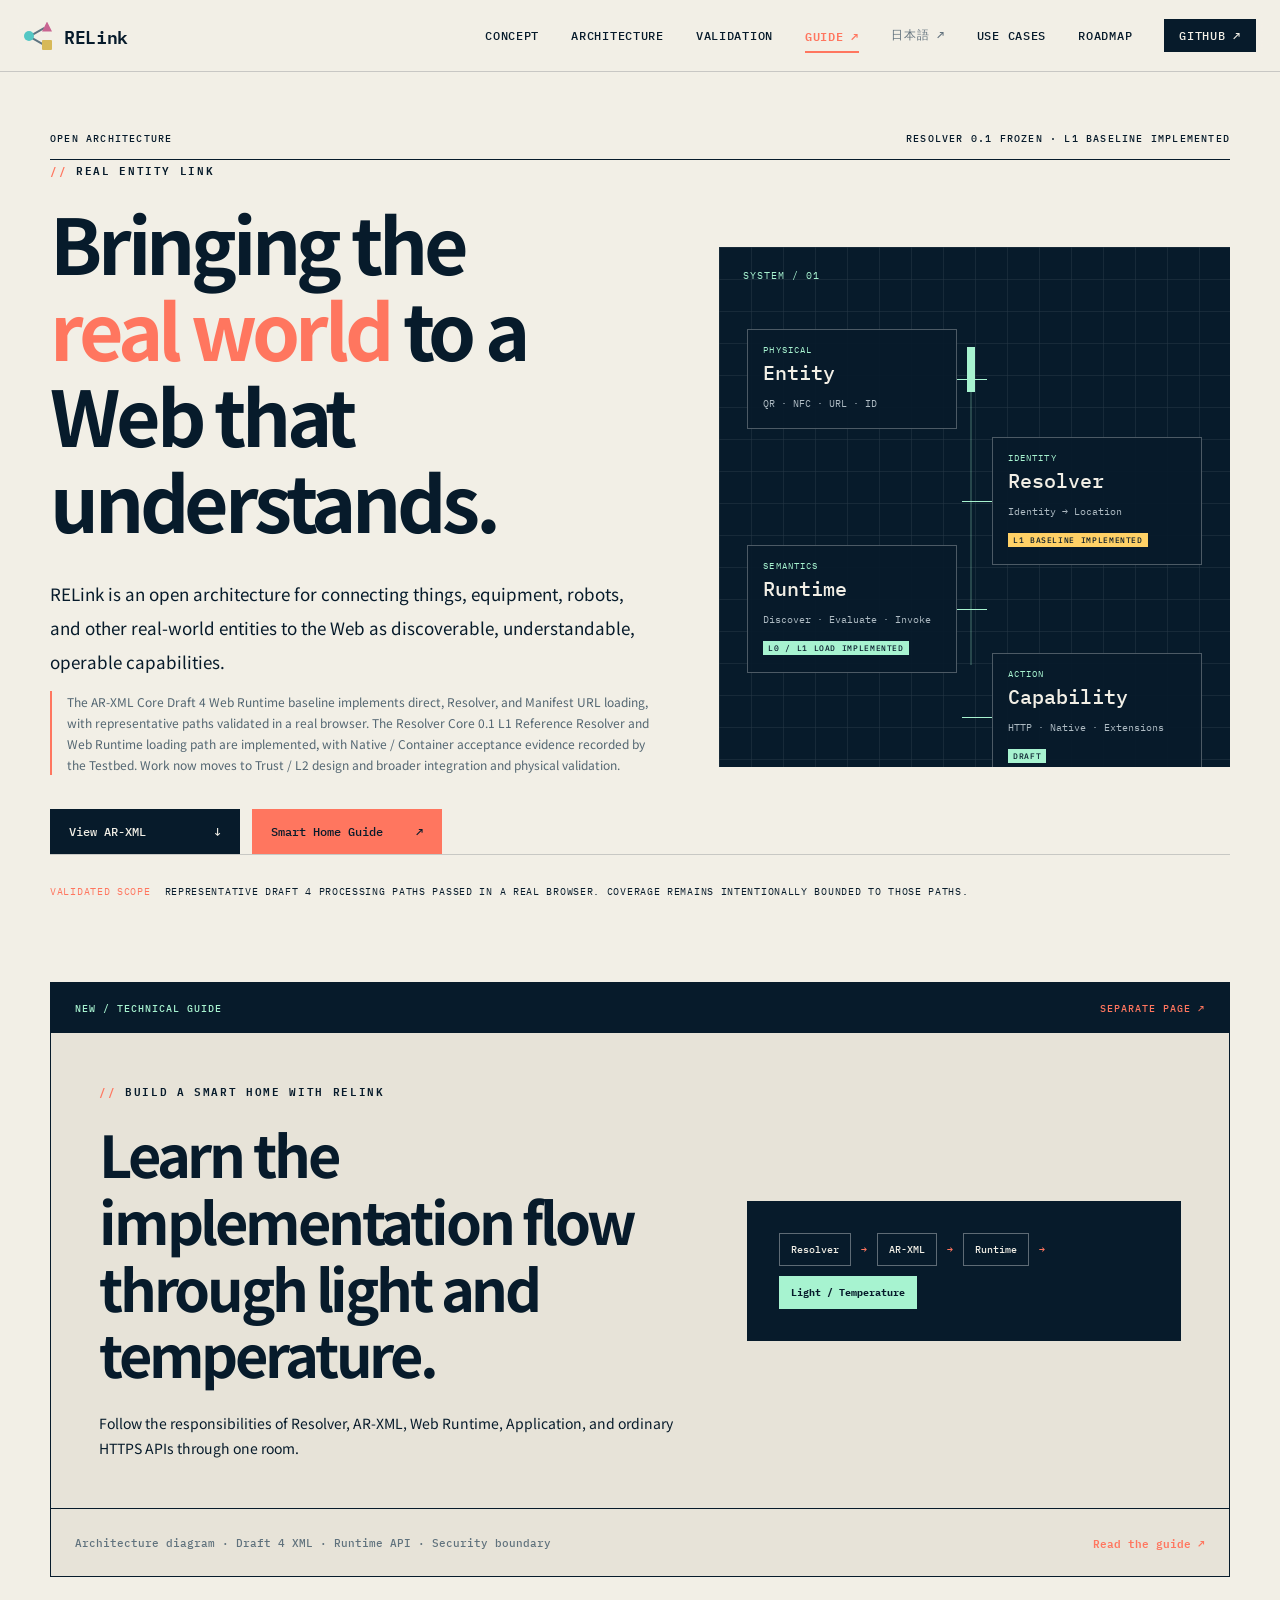
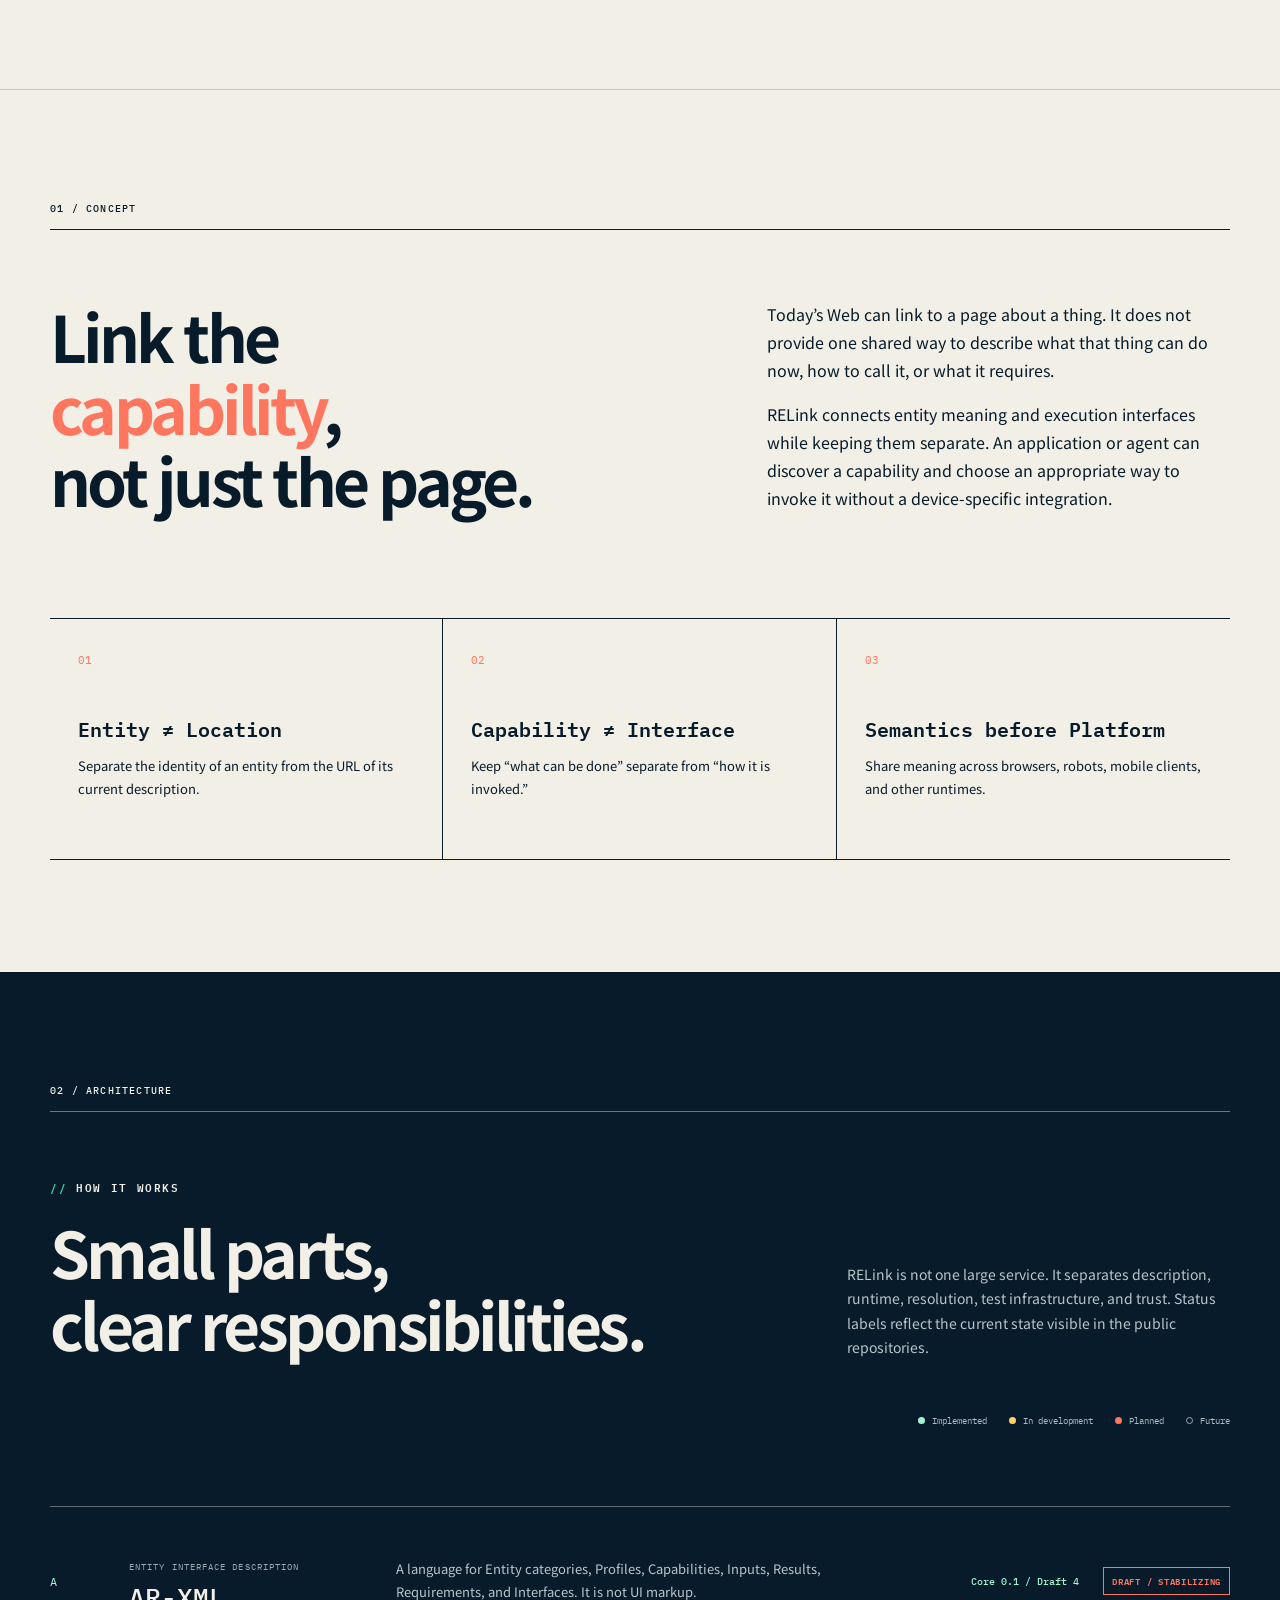
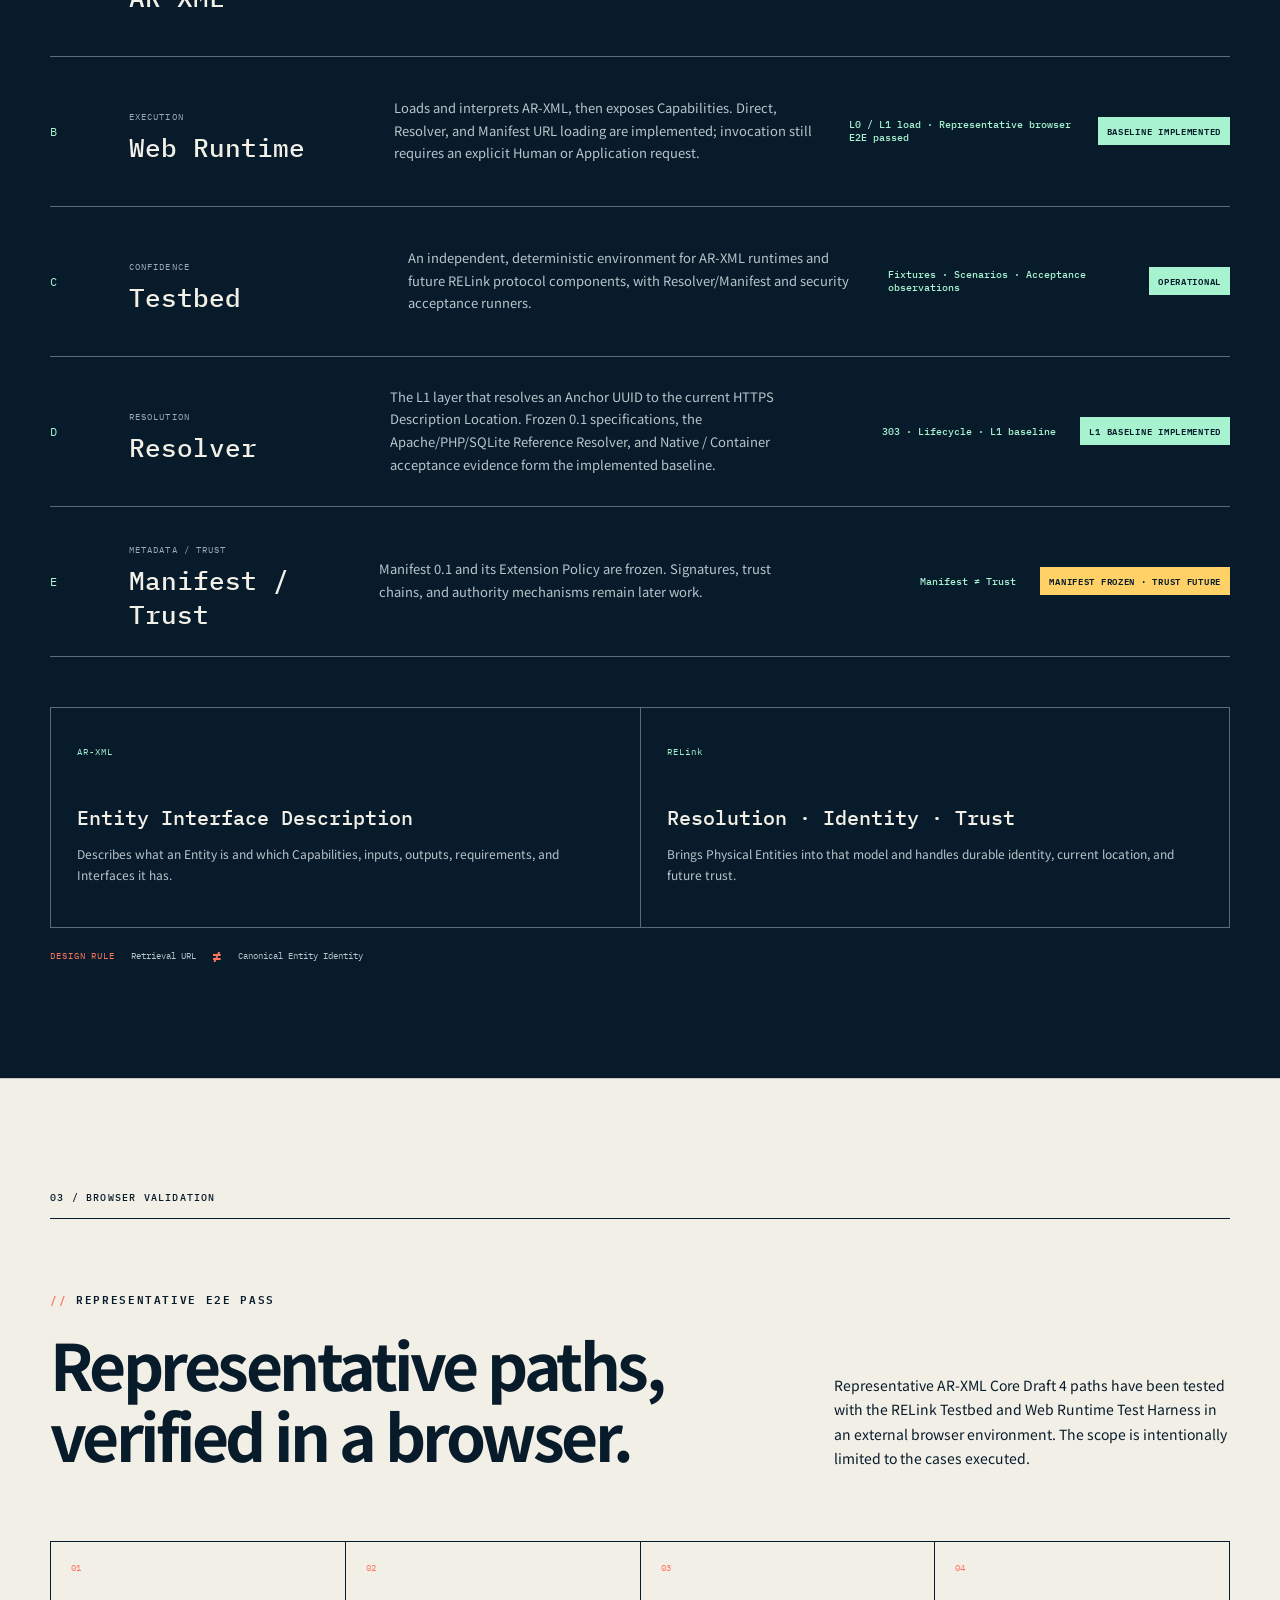
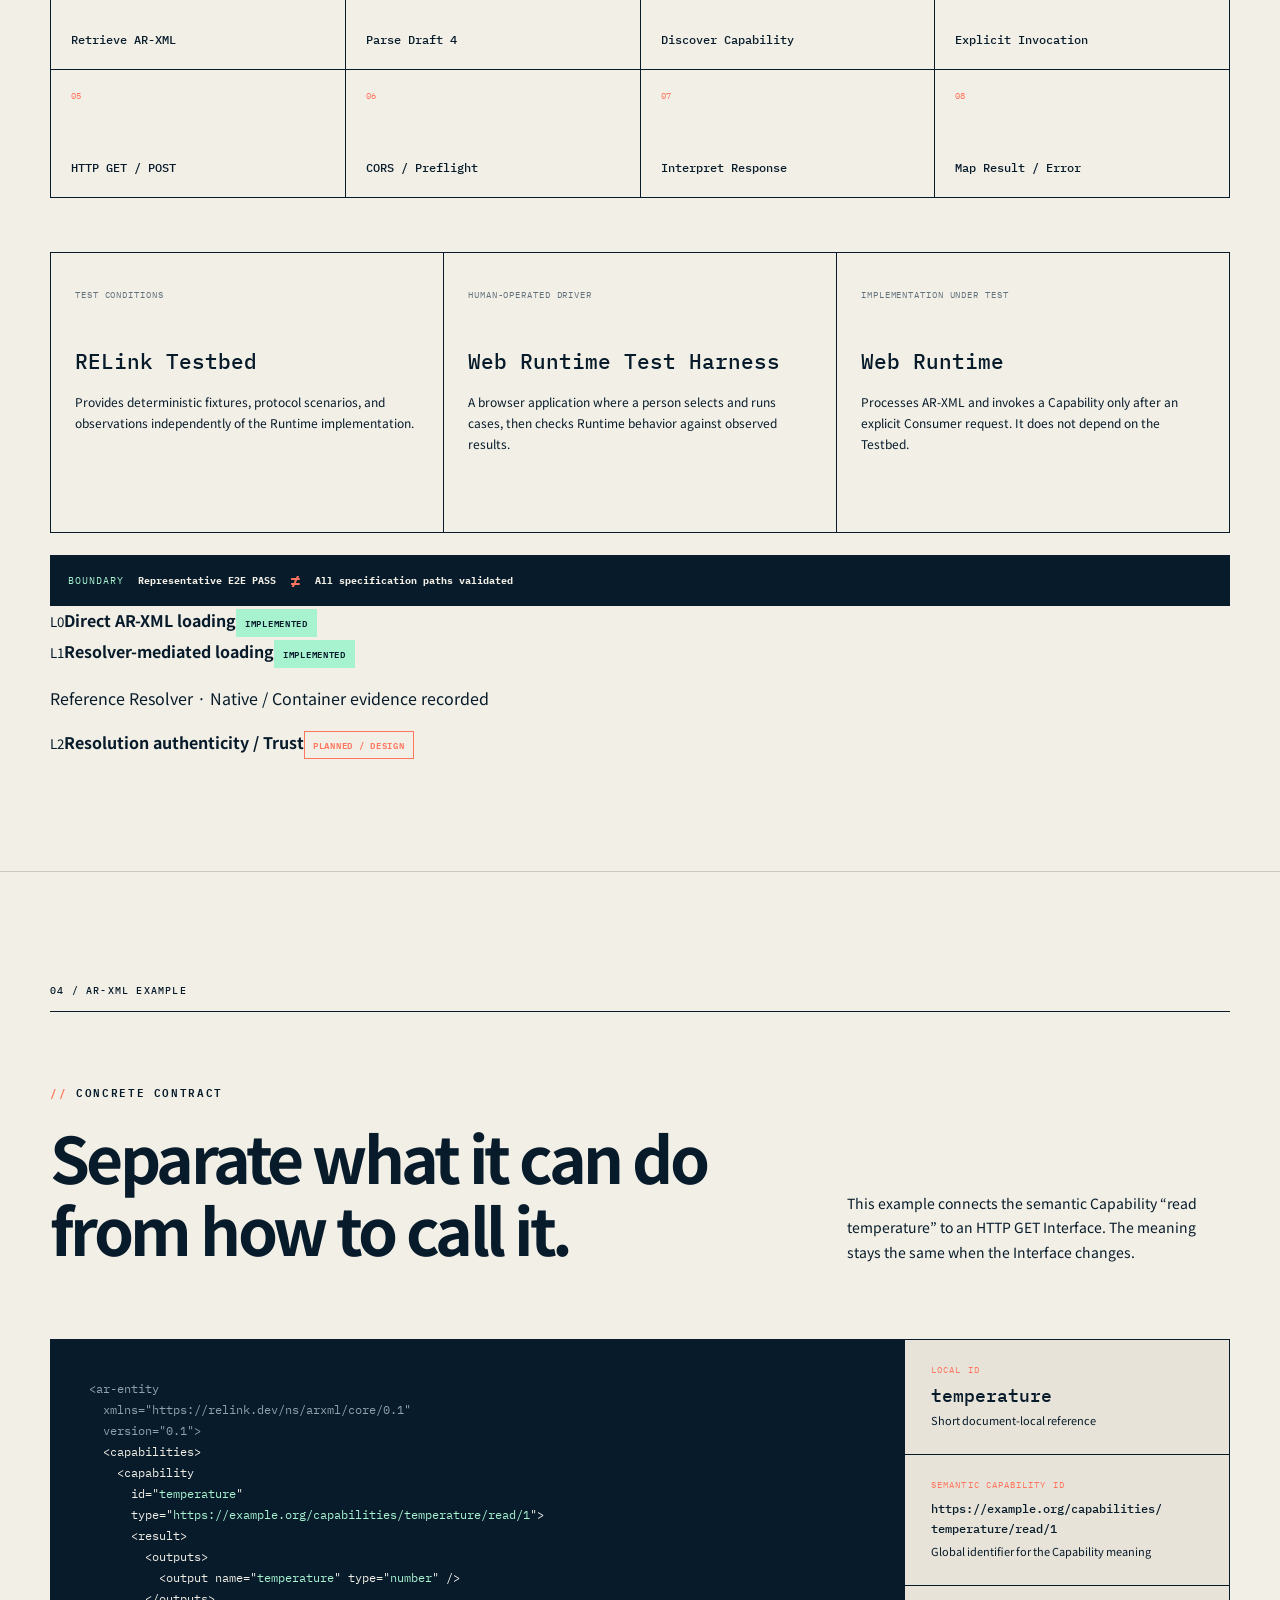
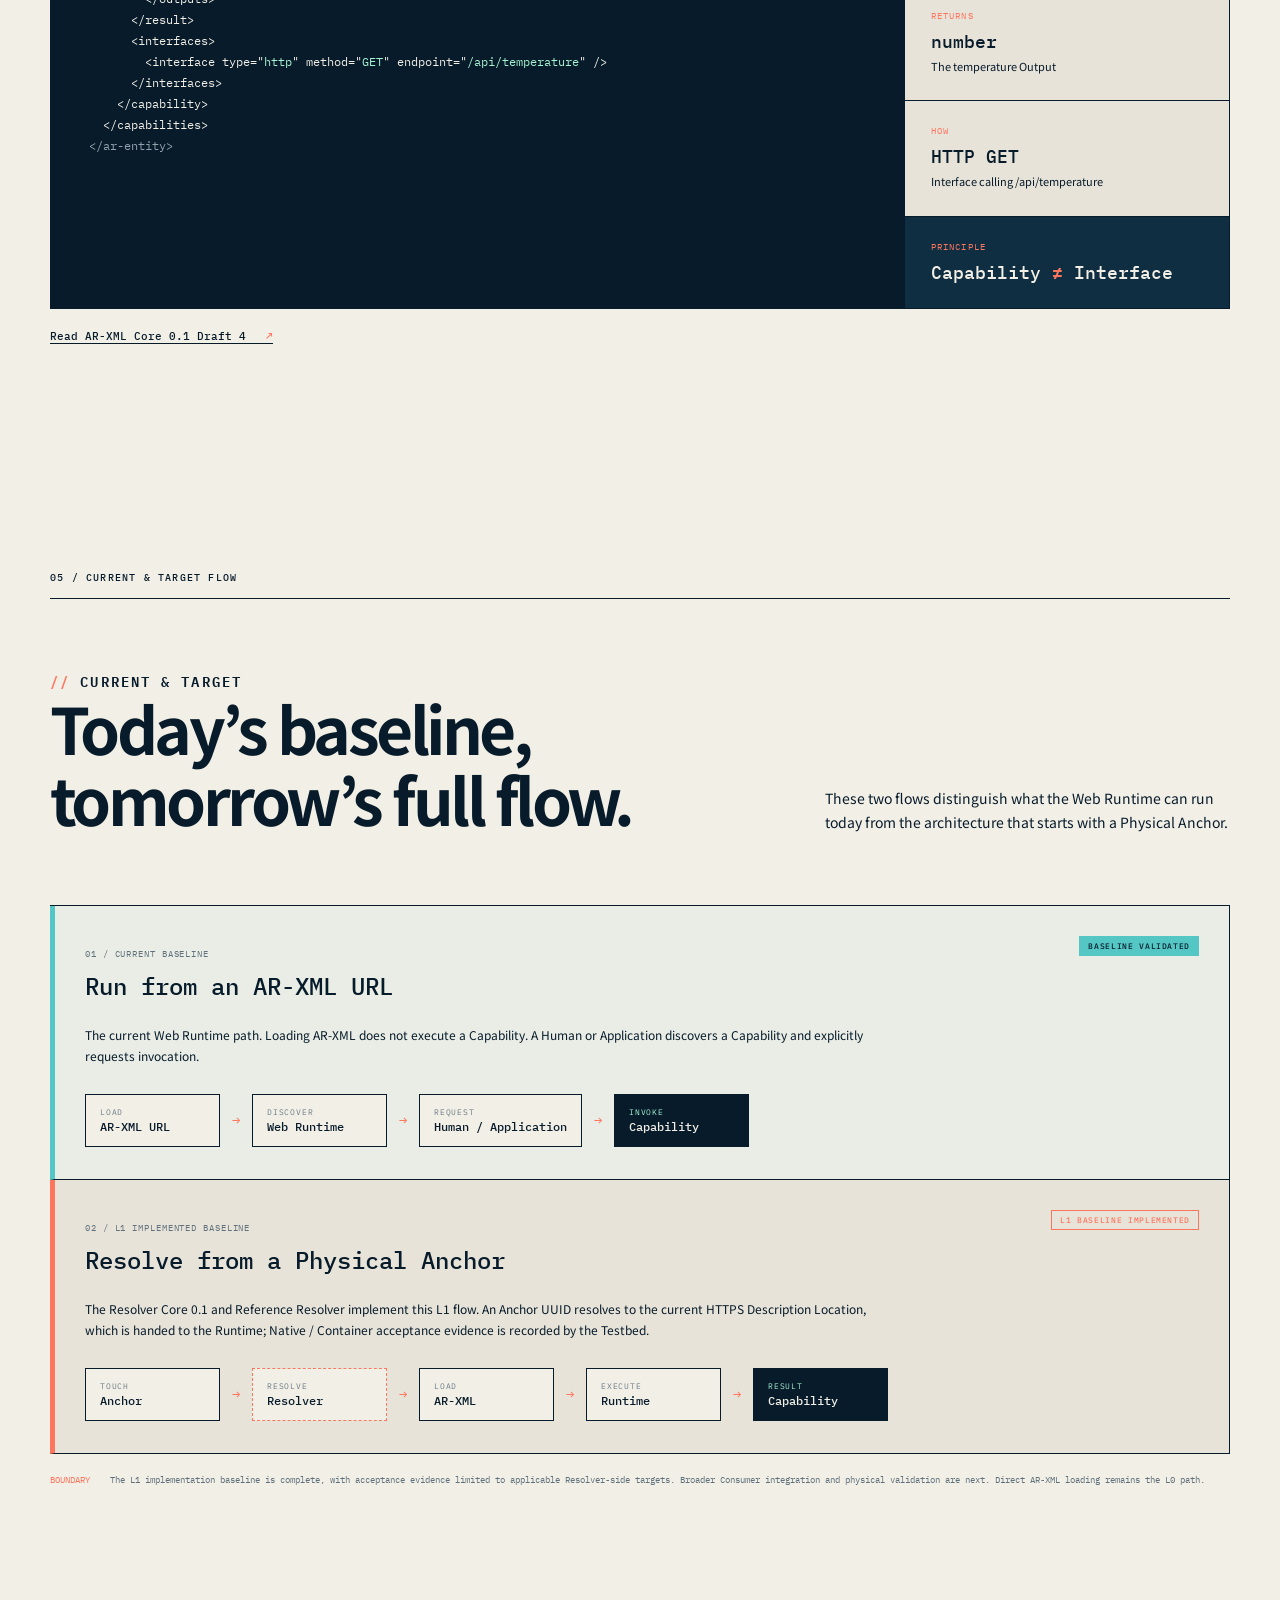
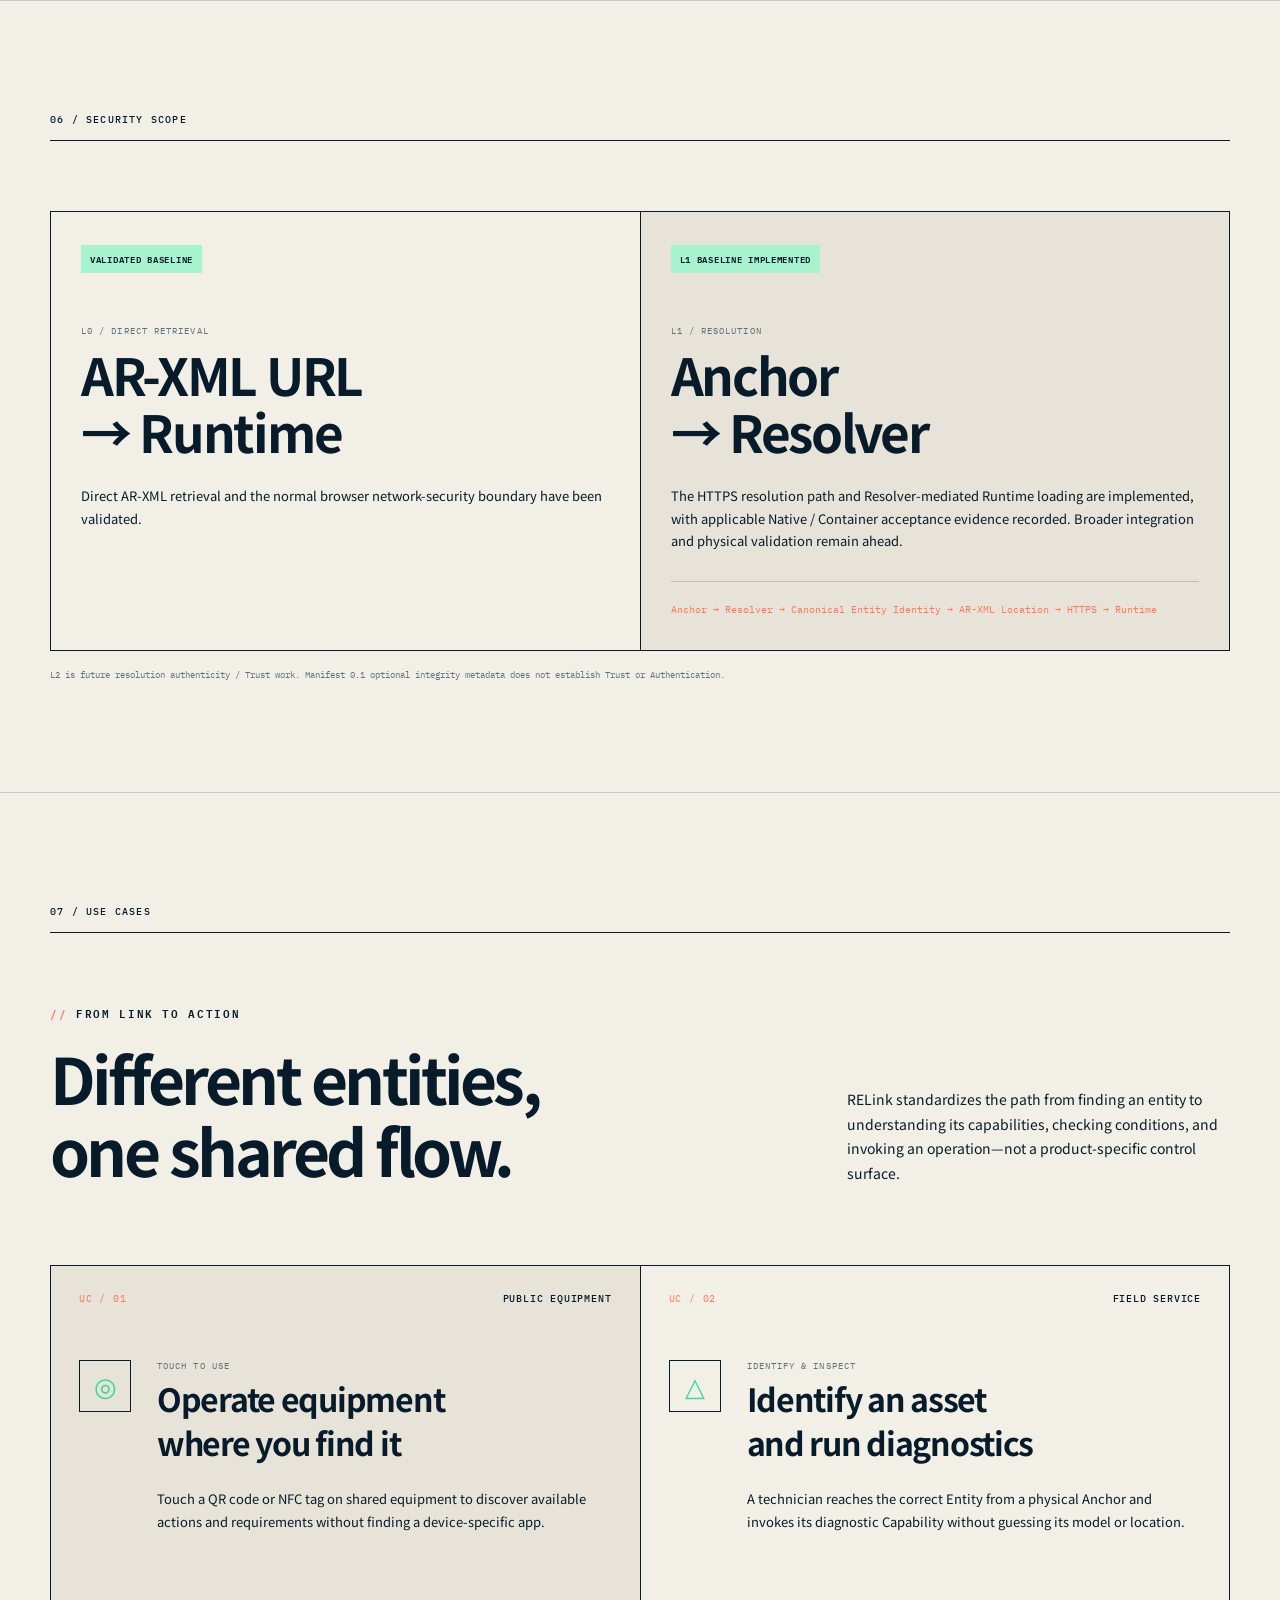
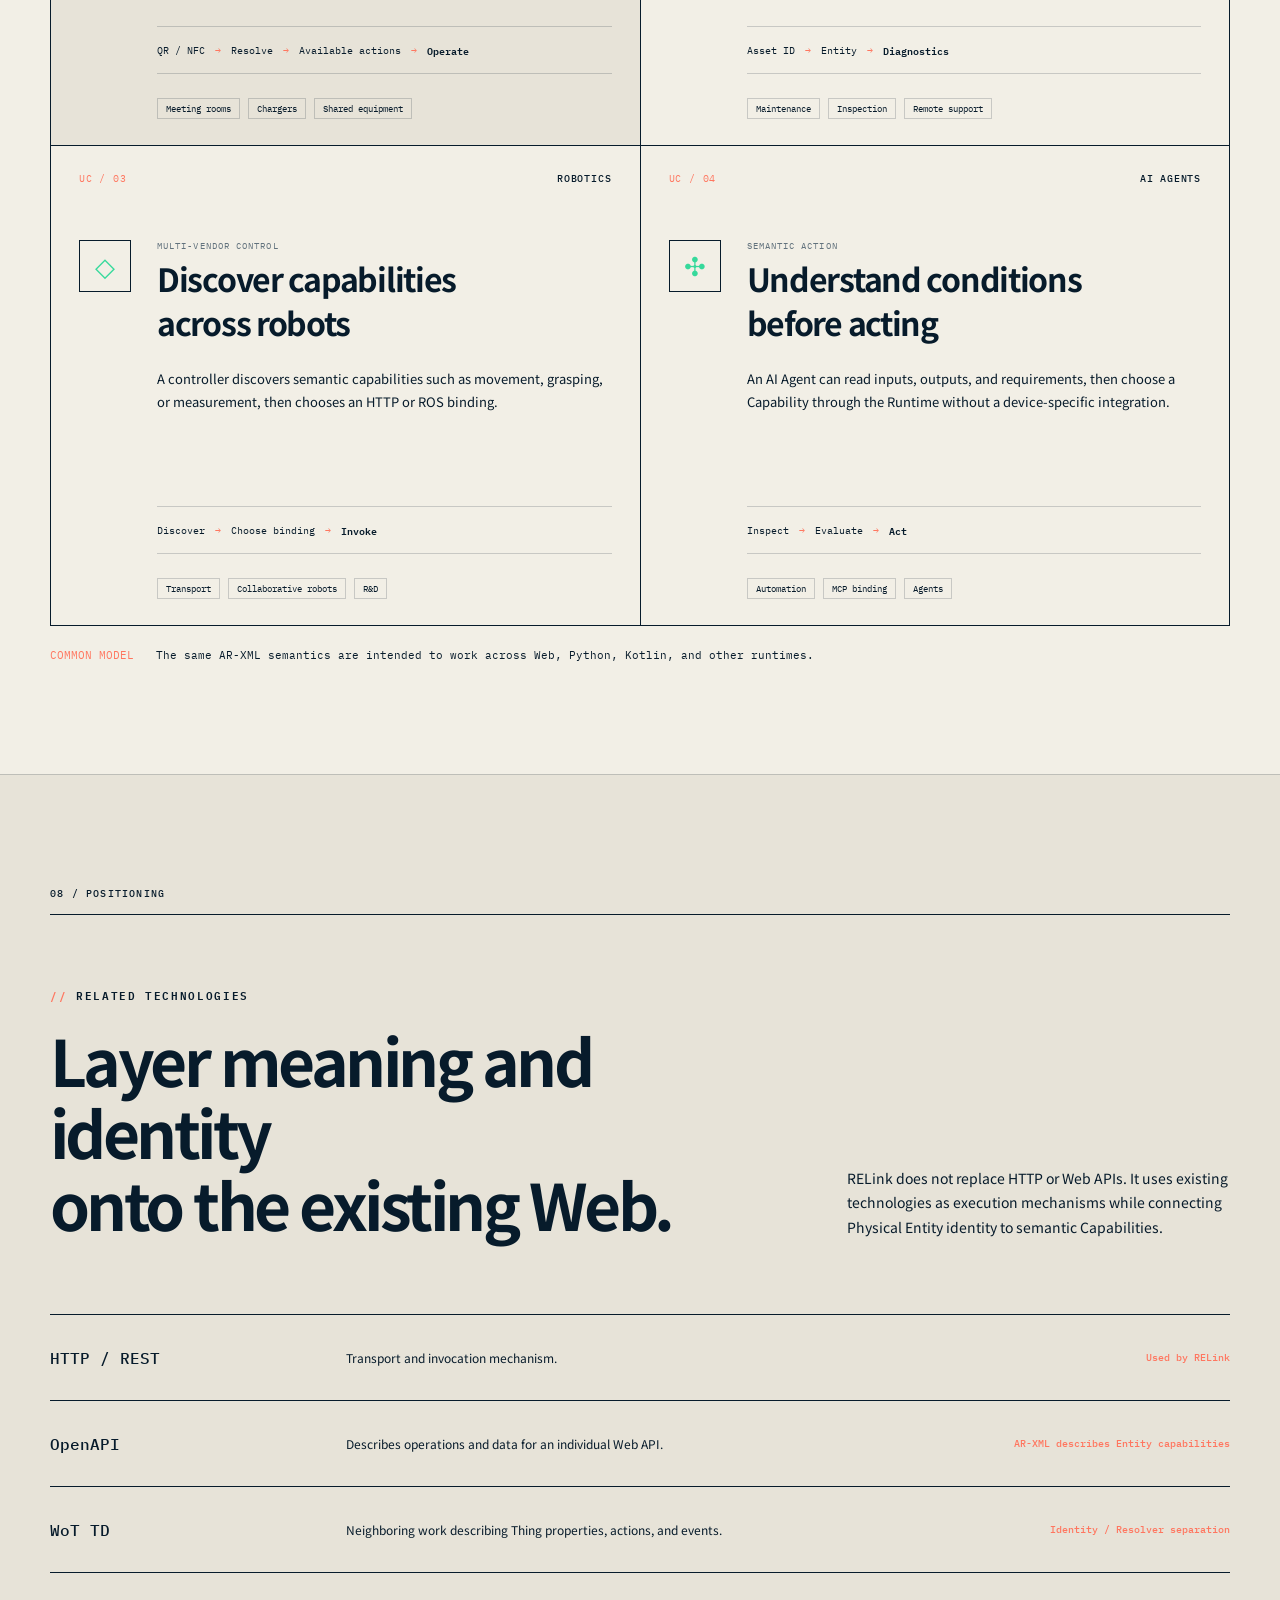
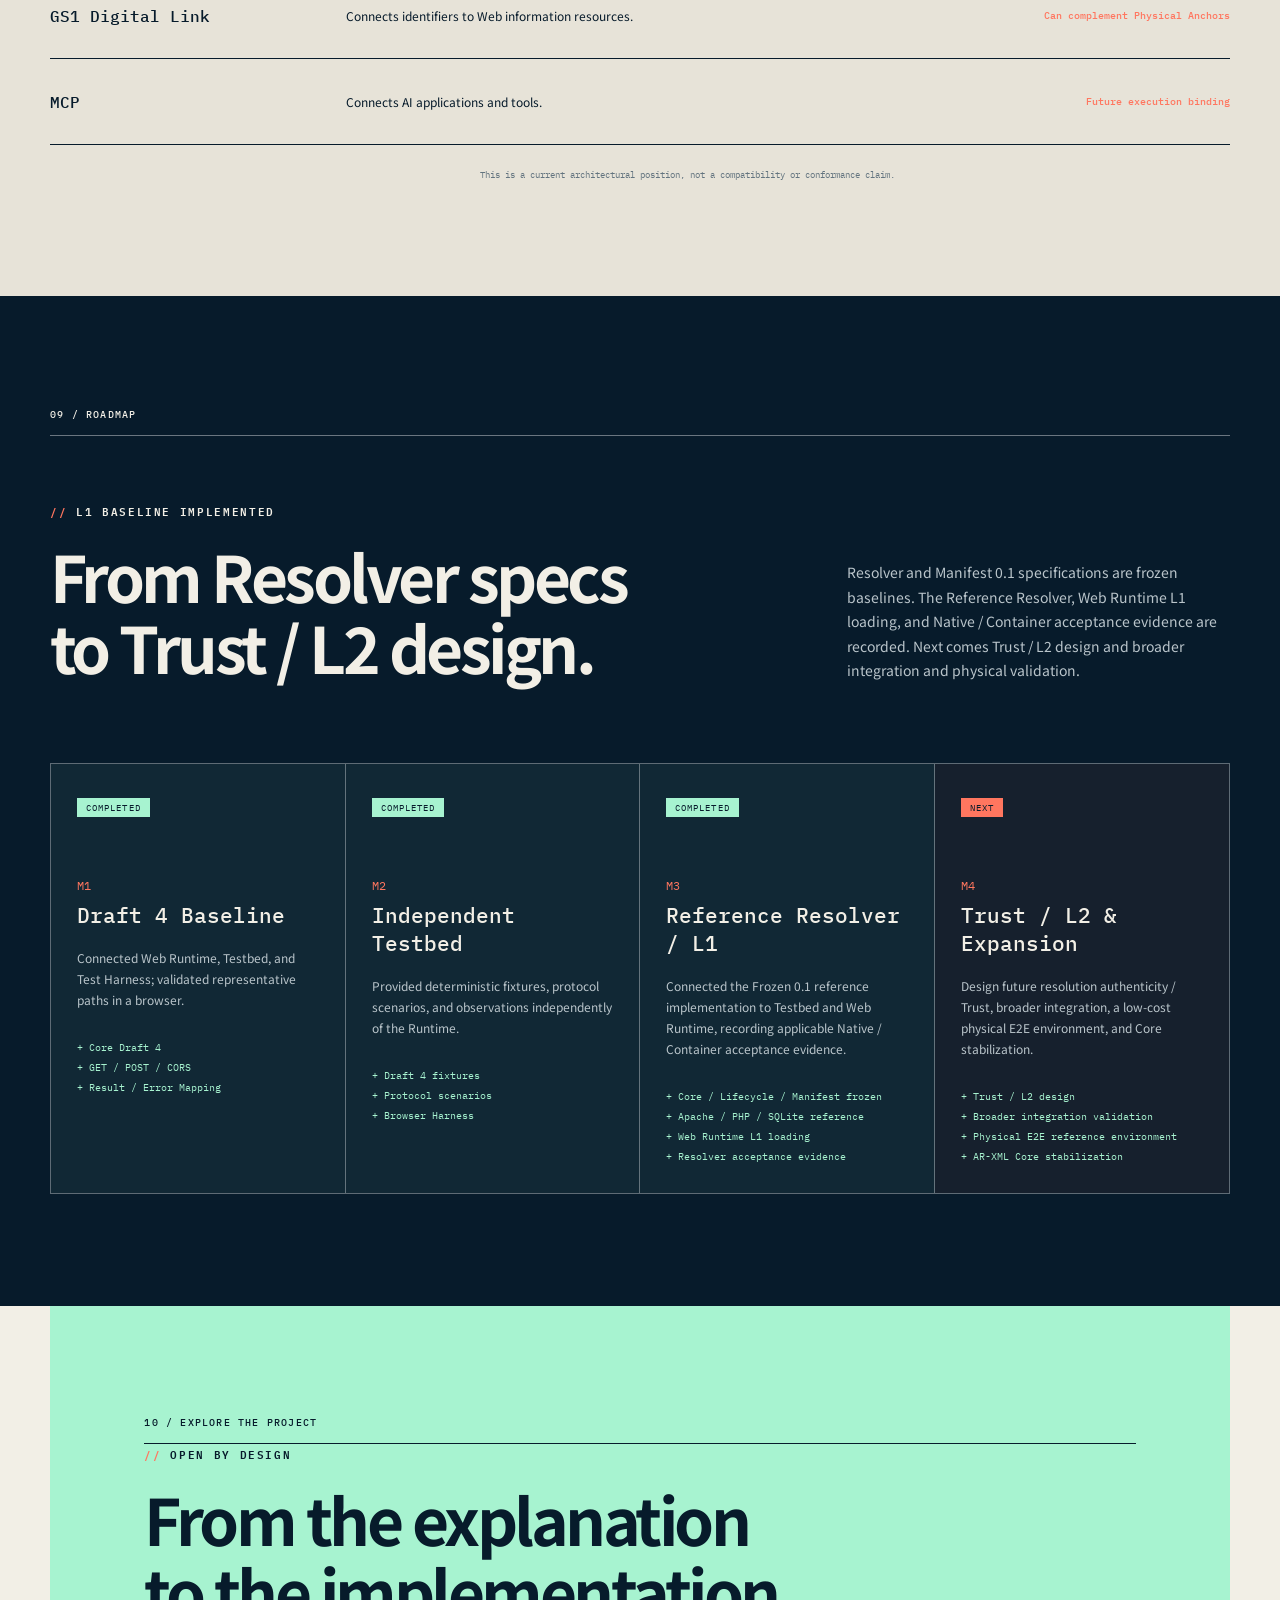
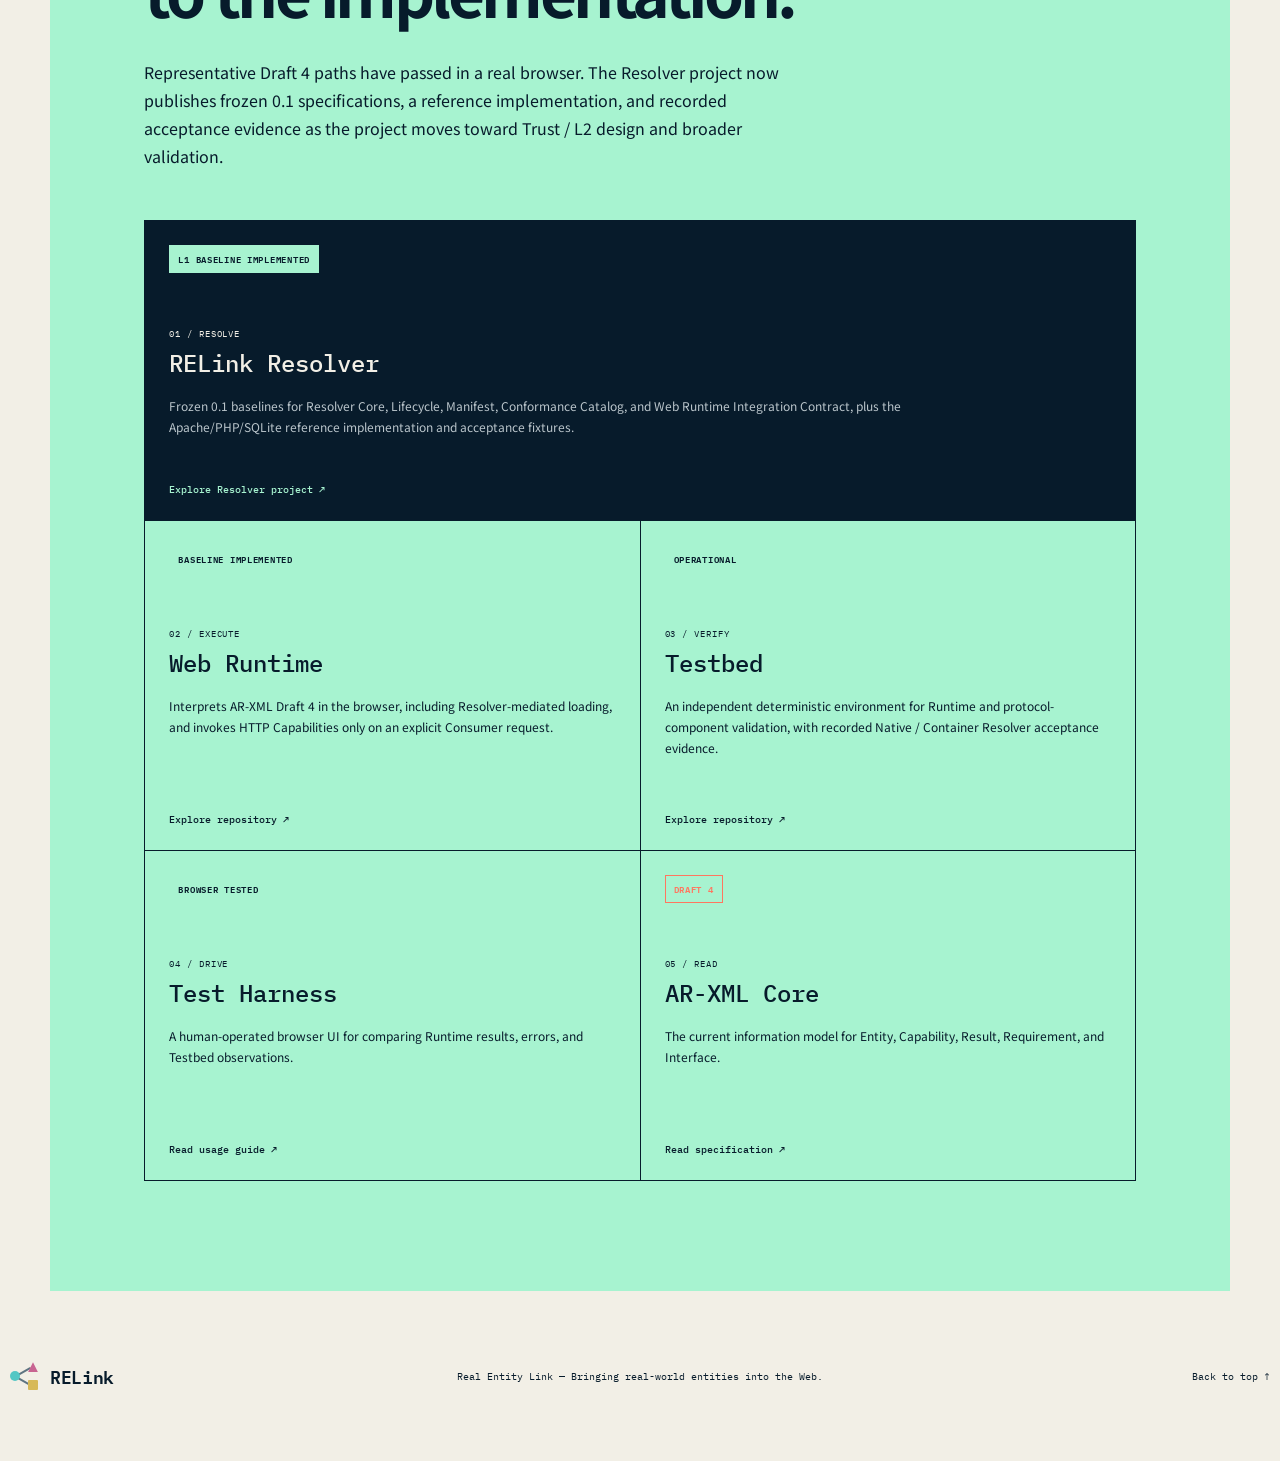
==== commit d3685f5f: "Sync L1 baseline status across site" ====
--- a/en/index.html
+++ b/en/index.html
@@ -3,7 +3,7 @@
   <head>
     <meta charset="UTF-8" />
     <meta name="viewport" content="width=device-width, initial-scale=1.0" />
-    <meta name="description" content="RELink is an open architecture for making real-world entities discoverable, understandable, and operable on the Web. The Web Runtime L0/L1 loading baseline and representative browser paths are validated; Resolver acceptance is next." />
+    <meta name="description" content="RELink is an open architecture for making real-world entities discoverable, understandable, and operable on the Web. The Resolver Core 0.1 L1 implementation baseline and Native / Container acceptance evidence are recorded; Trust / L2 design and broader validation are next." />
     <meta name="theme-color" content="#071b2b" />
     <link rel="canonical" href="https://ranmaru50.github.io/relink-site/en/" />
     <link rel="alternate" hreflang="ja" href="https://ranmaru50.github.io/relink-site/" />
@@ -12,7 +12,7 @@
     <meta property="og:type" content="website" />
     <meta property="og:site_name" content="RELink" />
     <meta property="og:title" content="RELink — Real Entity Link" />
-    <meta property="og:description" content="Web Runtime L0/L1 loading and representative browser paths are validated. Frozen Resolver 0.1 acceptance is next." />
+    <meta property="og:description" content="Resolver Core 0.1 L1 implementation baseline and Native / Container acceptance evidence are recorded. Trust / L2 design and broader validation are next." />
     <meta property="og:url" content="https://ranmaru50.github.io/relink-site/en/" />
     <meta name="twitter:card" content="summary" />
     <meta name="twitter:title" content="RELink — Real Entity Link" />
@@ -42,13 +42,13 @@
 
     <main id="top">
       <section class="hero section-shell">
-        <div class="eyebrow"><span>OPEN ARCHITECTURE</span><span>RESOLVER 0.1 FROZEN · REFERENCE IMPLEMENTATION</span></div>
+        <div class="eyebrow"><span>OPEN ARCHITECTURE</span><span>RESOLVER 0.1 FROZEN · L1 BASELINE IMPLEMENTED</span></div>
         <div class="hero-grid">
           <div class="hero-copy">
             <p class="kicker">REAL ENTITY LINK</p>
             <h1>Bringing the<br /><em>real world</em> to a<br />Web that understands.</h1>
             <p class="lead">RELink is an open architecture for connecting things, equipment, robots, and other real-world entities to the Web as discoverable, understandable, operable capabilities.</p>
-            <p class="lead-detail">The AR-XML Core Draft 4 Web Runtime baseline now implements direct, Resolver, and Manifest URL loading, with representative paths validated in a real browser. The next step is acceptance and L1 integration for the Frozen Resolver 0.1 reference implementation.</p>
+            <p class="lead-detail">The AR-XML Core Draft 4 Web Runtime baseline implements direct, Resolver, and Manifest URL loading, with representative paths validated in a real browser. The Resolver Core 0.1 L1 Reference Resolver and Web Runtime loading path are implemented, with Native / Container acceptance evidence recorded by the Testbed. Work now moves to Trust / L2 design and broader integration and physical validation.</p>
             <div class="hero-actions">
               <a class="button primary" href="#arxml-example">View AR-XML <span>↓</span></a>
               <a class="button secondary guide-button" href="smart-home.html">Smart Home Guide <span>↗</span></a>
@@ -59,7 +59,7 @@
             <div class="map-label">SYSTEM / 01</div>
             <div class="map-track" aria-hidden="true"><span></span></div>
             <div class="map-node node-source"><small>PHYSICAL</small><strong>Entity</strong><span>QR · NFC · URL · ID</span></div>
-            <div class="map-node node-resolver"><small>IDENTITY</small><strong>Resolver</strong><span>Identity → Location</span><mark class="node-status development">REFERENCE IMPLEMENTATION</mark></div>
+            <div class="map-node node-resolver"><small>IDENTITY</small><strong>Resolver</strong><span>Identity → Location</span><mark class="node-status development">L1 BASELINE IMPLEMENTED</mark></div>
             <div class="map-node node-runtime"><small>SEMANTICS</small><strong>Runtime</strong><span>Discover · Evaluate · Invoke</span><mark class="node-status experimental">L0 / L1 LOAD IMPLEMENTED</mark></div>
             <div class="map-node node-capability"><small>ACTION</small><strong>Capability</strong><span>HTTP · Native · Extensions</span><mark class="node-status experimental">DRAFT</mark></div>
           </div>
@@ -89,7 +89,7 @@
           <article class="layer arxml"><span class="layer-no">A</span><div><small>ENTITY INTERFACE DESCRIPTION</small><h3>AR-XML</h3></div><p>A language for Entity categories, Profiles, Capabilities, Inputs, Results, Requirements, and Interfaces. It is not UI markup.</p><b>Core 0.1 / Draft 4</b><span class="phase-badge experimental">DRAFT / STABILIZING</span></article>
           <article class="layer runtime"><span class="layer-no">B</span><div><small>EXECUTION</small><h3>Web Runtime</h3></div><p>Loads and interprets AR-XML, then exposes Capabilities. Direct, Resolver, and Manifest URL loading are implemented; invocation still requires an explicit Human or Application request.</p><b>L0 / L1 load · Representative browser E2E passed</b><span class="phase-badge implemented">BASELINE IMPLEMENTED</span></article>
           <article class="layer testbed"><span class="layer-no">C</span><div><small>CONFIDENCE</small><h3>Testbed</h3></div><p>An independent, deterministic environment for AR-XML runtimes and future RELink protocol components, with Resolver/Manifest and security acceptance runners.</p><b>Fixtures · Scenarios · Acceptance observations</b><span class="phase-badge implemented">OPERATIONAL</span></article>
-          <article class="layer resolver"><span class="layer-no">D</span><div><small>RESOLUTION</small><h3>Resolver</h3></div><p>The L1 layer that resolves an Anchor UUID to the current HTTPS Description Location. Frozen 0.1 specifications and an Apache/PHP/SQLite reference implementation are now under acceptance validation.</p><b>303 · Lifecycle · L1 acceptance</b><span class="phase-badge development">REFERENCE / ACCEPTANCE</span></article>
+          <article class="layer resolver"><span class="layer-no">D</span><div><small>RESOLUTION</small><h3>Resolver</h3></div><p>The L1 layer that resolves an Anchor UUID to the current HTTPS Description Location. Frozen 0.1 specifications, the Apache/PHP/SQLite Reference Resolver, and Native / Container acceptance evidence form the implemented baseline.</p><b>303 · Lifecycle · L1 baseline</b><span class="phase-badge implemented">L1 BASELINE IMPLEMENTED</span></article>
           <article class="layer trust"><span class="layer-no">E</span><div><small>METADATA / TRUST</small><h3>Manifest / Trust</h3></div><p>Manifest 0.1 and its Extension Policy are frozen. Signatures, trust chains, and authority mechanisms remain later work.</p><b>Manifest ≠ Trust</b><span class="phase-badge development">MANIFEST FROZEN · TRUST FUTURE</span></article>
         </div>
         <div class="role-separation" aria-label="AR-XML and RELink responsibility separation"><article><small>AR-XML</small><strong>Entity Interface Description</strong><p>Describes what an Entity is and which Capabilities, inputs, outputs, requirements, and Interfaces it has.</p></article><article><small>RELink</small><strong>Resolution · Identity · Trust</strong><p>Brings Physical Entities into that model and handles durable identity, current location, and future trust.</p></article></div>
@@ -102,6 +102,7 @@
         <ol class="validation-flow" aria-label="Browser-validated processing path"><li><span>01</span><strong>Retrieve AR-XML</strong></li><li><span>02</span><strong>Parse Draft 4</strong></li><li><span>03</span><strong>Discover Capability</strong></li><li><span>04</span><strong>Explicit Invocation</strong></li><li><span>05</span><strong>HTTP GET / POST</strong></li><li><span>06</span><strong>CORS / Preflight</strong></li><li><span>07</span><strong>Interpret Response</strong></li><li><span>08</span><strong>Map Result / Error</strong></li></ol>
         <div class="validation-roles"><article><small>TEST CONDITIONS</small><h3>RELink Testbed</h3><p>Provides deterministic fixtures, protocol scenarios, and observations independently of the Runtime implementation.</p></article><article><small>HUMAN-OPERATED DRIVER</small><h3>Web Runtime Test Harness</h3><p>A browser application where a person selects and runs cases, then checks Runtime behavior against observed results.</p></article><article><small>IMPLEMENTATION UNDER TEST</small><h3>Web Runtime</h3><p>Processes AR-XML and invokes a Capability only after an explicit Consumer request. It does not depend on the Testbed.</p></article></div>
         <p class="validation-boundary"><span>BOUNDARY</span><strong>Representative E2E PASS</strong><b>≠</b><strong>All specification paths validated</strong></p>
+        <div class="l1-baseline" aria-label="L0, L1, and L2 status"><article><small>L0</small><strong>Direct AR-XML loading</strong><span class="phase-badge implemented">IMPLEMENTED</span></article><article><small>L1</small><strong>Resolver-mediated loading</strong><span class="phase-badge implemented">IMPLEMENTED</span><p>Reference Resolver · Native / Container evidence recorded</p></article><article><small>L2</small><strong>Resolution authenticity / Trust</strong><span class="phase-badge planned">PLANNED / DESIGN</span></article></div>
       </section>
 
       <section id="arxml-example" class="example section-shell">
@@ -128,17 +129,17 @@
         <a class="text-link" href="https://github.com/ranmaru50/relink-web-runtime/blob/main/docs/specs/arxml-core-0.1-draft4.md" rel="noreferrer">Read AR-XML Core 0.1 Draft 4 <span>↗</span></a>
       </section>
 
-      <section class="journey section-shell"><div class="section-index">05 / CURRENT &amp; TARGET FLOW</div><div class="journey-head"><div><p class="kicker">CURRENT &amp; TARGET</p><h2>Today’s baseline,<br />tomorrow’s full flow.</h2></div><p>These two flows distinguish what the Web Runtime can run today from the target architecture that starts with a Physical Anchor.</p></div><div class="journey-modes"><article class="journey-mode current"><div class="journey-mode-head"><div><span>01 / CURRENT BASELINE</span><h3>Run from an AR-XML URL</h3></div><mark>BASELINE VALIDATED</mark></div><p>The current Web Runtime path. Loading AR-XML does not execute a Capability. A Human or Application discovers a Capability and explicitly requests invocation.</p><div class="journey-flow" aria-label="Current baseline"><span><small>LOAD</small>AR-XML URL</span><i>→</i><span><small>DISCOVER</small>Web Runtime</span><i>→</i><span><small>REQUEST</small>Human / Application</span><i>→</i><strong><small>INVOKE</small>Capability</strong></div></article><article class="journey-mode target"><div class="journey-mode-head"><div><span>02 / TARGET ARCHITECTURE</span><h3>Resolve from a Physical Anchor</h3></div><mark>RESOLVER IMPLEMENTED / L1 NEXT</mark></div><p>The L1 flow now moves into acceptance validation with the Frozen Resolver Core 0.1 and its reference implementation. An Anchor UUID resolves to the current HTTPS Description Location, which is handed to the Runtime.</p><div class="journey-flow" aria-label="Resolver target architecture"><span><small>TOUCH</small>Anchor</span><i>→</i><span class="planned-step"><small>RESOLVE</small>Resolver</span><i>→</i><span><small>LOAD</small>AR-XML</span><i>→</i><span><small>EXECUTE</small>Runtime</span><i>→</i><strong><small>RESULT</small>Capability</strong></div></article></div><p class="journey-note"><span>BOUNDARY</span> The Resolver specification and reference implementation are available, while external L1 acceptance and integration validation continue. Direct AR-XML loading remains the L0 path.</p></section>
+      <section class="journey section-shell"><div class="section-index">05 / CURRENT &amp; TARGET FLOW</div><div class="journey-head"><div><p class="kicker">CURRENT &amp; TARGET</p><h2>Today’s baseline,<br />tomorrow’s full flow.</h2></div><p>These two flows distinguish what the Web Runtime can run today from the architecture that starts with a Physical Anchor.</p></div><div class="journey-modes"><article class="journey-mode current"><div class="journey-mode-head"><div><span>01 / CURRENT BASELINE</span><h3>Run from an AR-XML URL</h3></div><mark>BASELINE VALIDATED</mark></div><p>The current Web Runtime path. Loading AR-XML does not execute a Capability. A Human or Application discovers a Capability and explicitly requests invocation.</p><div class="journey-flow" aria-label="Current baseline"><span><small>LOAD</small>AR-XML URL</span><i>→</i><span><small>DISCOVER</small>Web Runtime</span><i>→</i><span><small>REQUEST</small>Human / Application</span><i>→</i><strong><small>INVOKE</small>Capability</strong></div></article><article class="journey-mode target"><div class="journey-mode-head"><div><span>02 / L1 IMPLEMENTED BASELINE</span><h3>Resolve from a Physical Anchor</h3></div><mark>L1 BASELINE IMPLEMENTED</mark></div><p>The Resolver Core 0.1 and Reference Resolver implement this L1 flow. An Anchor UUID resolves to the current HTTPS Description Location, which is handed to the Runtime; Native / Container acceptance evidence is recorded by the Testbed.</p><div class="journey-flow" aria-label="Resolver L1 baseline"><span><small>TOUCH</small>Anchor</span><i>→</i><span class="planned-step"><small>RESOLVE</small>Resolver</span><i>→</i><span><small>LOAD</small>AR-XML</span><i>→</i><span><small>EXECUTE</small>Runtime</span><i>→</i><strong><small>RESULT</small>Capability</strong></div></article></div><p class="journey-note"><span>BOUNDARY</span> The L1 implementation baseline is complete, with acceptance evidence limited to applicable Resolver-side targets. Broader Consumer integration and physical validation are next. Direct AR-XML loading remains the L0 path.</p></section>
 
-      <section class="security-scope section-shell"><div class="section-index">06 / SECURITY SCOPE</div><div class="security-grid"><article class="security-current"><span class="phase-badge implemented">VALIDATED BASELINE</span><small>L0 / DIRECT RETRIEVAL</small><h2>AR-XML URL<br />→ Runtime</h2><p>Direct AR-XML retrieval and the normal browser network-security boundary have been validated.</p></article><article class="security-next"><span class="phase-badge development">L1 ACCEPTANCE NEXT</span><small>L1 / RESOLUTION</small><h2>Anchor<br />→ Resolver</h2><p>Next, validate the HTTPS path that separates Canonical Entity Identity from the current Description Location and connects the Reference Resolver to the Runtime.</p><div class="security-flow">Anchor → Resolver → Canonical Entity Identity → AR-XML Location → HTTPS → Runtime</div></article></div><p class="security-note">Manifest 0.1 optional integrity metadata does not establish Trust or Authentication. Signatures, Trust Chain, and Certification remain future work.</p></section>
+      <section class="security-scope section-shell"><div class="section-index">06 / SECURITY SCOPE</div><div class="security-grid"><article class="security-current"><span class="phase-badge implemented">VALIDATED BASELINE</span><small>L0 / DIRECT RETRIEVAL</small><h2>AR-XML URL<br />→ Runtime</h2><p>Direct AR-XML retrieval and the normal browser network-security boundary have been validated.</p></article><article class="security-next"><span class="phase-badge implemented">L1 BASELINE IMPLEMENTED</span><small>L1 / RESOLUTION</small><h2>Anchor<br />→ Resolver</h2><p>The HTTPS resolution path and Resolver-mediated Runtime loading are implemented, with applicable Native / Container acceptance evidence recorded. Broader integration and physical validation remain ahead.</p><div class="security-flow">Anchor → Resolver → Canonical Entity Identity → AR-XML Location → HTTPS → Runtime</div></article></div><p class="security-note">L2 is future resolution authenticity / Trust work. Manifest 0.1 optional integrity metadata does not establish Trust or Authentication.</p></section>
 
       <section id="use-cases" class="use-cases section-shell"><div class="section-index">07 / USE CASES</div><div class="use-cases-head"><div><p class="kicker">FROM LINK TO ACTION</p><h2>Different entities,<br />one shared flow.</h2></div><p>RELink standardizes the path from finding an entity to understanding its capabilities, checking conditions, and invoking an operation—not a product-specific control surface.</p></div><div class="use-case-list"><article class="use-case featured"><div class="use-case-meta"><span>UC / 01</span><b>PUBLIC EQUIPMENT</b></div><div class="use-case-title"><span class="use-case-icon" aria-hidden="true">◎</span><div><small>TOUCH TO USE</small><h3>Operate equipment<br />where you find it</h3></div></div><p>Touch a QR code or NFC tag on shared equipment to discover available actions and requirements without finding a device-specific app.</p><div class="use-case-flow" aria-label="From QR or NFC to equipment operation"><span>QR / NFC</span><i>→</i><span>Resolve</span><i>→</i><span>Available actions</span><i>→</i><strong>Operate</strong></div><ul><li>Meeting rooms</li><li>Chargers</li><li>Shared equipment</li></ul></article><article class="use-case"><div class="use-case-meta"><span>UC / 02</span><b>FIELD SERVICE</b></div><div class="use-case-title"><span class="use-case-icon" aria-hidden="true">△</span><div><small>IDENTIFY &amp; INSPECT</small><h3>Identify an asset<br />and run diagnostics</h3></div></div><p>A technician reaches the correct Entity from a physical Anchor and invokes its diagnostic Capability without guessing its model or location.</p><div class="use-case-flow"><span>Asset ID</span><i>→</i><span>Entity</span><i>→</i><strong>Diagnostics</strong></div><ul><li>Maintenance</li><li>Inspection</li><li>Remote support</li></ul></article><article class="use-case"><div class="use-case-meta"><span>UC / 03</span><b>ROBOTICS</b></div><div class="use-case-title"><span class="use-case-icon" aria-hidden="true">◇</span><div><small>MULTI-VENDOR CONTROL</small><h3>Discover capabilities<br />across robots</h3></div></div><p>A controller discovers semantic capabilities such as movement, grasping, or measurement, then chooses an HTTP or ROS binding.</p><div class="use-case-flow"><span>Discover</span><i>→</i><span>Choose binding</span><i>→</i><strong>Invoke</strong></div><ul><li>Transport</li><li>Collaborative robots</li><li>R&amp;D</li></ul></article><article class="use-case"><div class="use-case-meta"><span>UC / 04</span><b>AI AGENTS</b></div><div class="use-case-title"><span class="use-case-icon" aria-hidden="true">✣</span><div><small>SEMANTIC ACTION</small><h3>Understand conditions<br />before acting</h3></div></div><p>An AI Agent can read inputs, outputs, and requirements, then choose a Capability through the Runtime without a device-specific integration.</p><div class="use-case-flow"><span>Inspect</span><i>→</i><span>Evaluate</span><i>→</i><strong>Act</strong></div><ul><li>Automation</li><li>MCP binding</li><li>Agents</li></ul></article></div><p class="use-case-note"><span>COMMON MODEL</span> The same AR-XML semantics are intended to work across Web, Python, Kotlin, and other runtimes.</p></section>
 
       <section id="positioning" class="positioning section-shell"><div class="section-index">08 / POSITIONING</div><div class="positioning-head"><div><p class="kicker">RELATED TECHNOLOGIES</p><h2>Layer meaning and identity<br />onto the existing Web.</h2></div><p>RELink does not replace HTTP or Web APIs. It uses existing technologies as execution mechanisms while connecting Physical Entity identity to semantic Capabilities.</p></div><div class="technology-list"><article><span class="tech-name">HTTP / REST</span><p>Transport and invocation mechanism.</p><b>Used by RELink</b></article><article><span class="tech-name">OpenAPI</span><p>Describes operations and data for an individual Web API.</p><b>AR-XML describes Entity capabilities</b></article><article><span class="tech-name">WoT TD</span><p>Neighboring work describing Thing properties, actions, and events.</p><b>Identity / Resolver separation</b></article><article><span class="tech-name">GS1 Digital Link</span><p>Connects identifiers to Web information resources.</p><b>Can complement Physical Anchors</b></article><article><span class="tech-name">MCP</span><p>Connects AI applications and tools.</p><b>Future execution binding</b></article></div><p class="positioning-note">This is a current architectural position, not a compatibility or conformance claim.</p></section>
 
-      <section id="roadmap" class="roadmap section-shell"><div class="section-index light">09 / ROADMAP</div><div class="roadmap-head"><div><p class="kicker coral">RESOLUTION ACCEPTANCE</p><h2>From frozen Resolver specs<br />to L1 acceptance.</h2></div><p>Resolver and Manifest 0.1 specifications are frozen baselines. The Reference Resolver, security acceptance fixtures, and L1 external integration are now the focus.</p></div><div class="milestones"><article class="milestone active completed"><span class="status">COMPLETED</span><div class="milestone-id">M1</div><h3>Draft 4 Baseline</h3><p>Connected Web Runtime, Testbed, and Test Harness; validated representative paths in a browser.</p><ul><li>Core Draft 4</li><li>GET / POST / CORS</li><li>Result / Error Mapping</li></ul></article><article class="milestone active completed"><span class="status">COMPLETED</span><div class="milestone-id">M2</div><h3>Independent Testbed</h3><p>Provided deterministic fixtures, protocol scenarios, and observations independently of the Runtime.</p><ul><li>Draft 4 fixtures</li><li>Protocol scenarios</li><li>Browser Harness</li></ul></article><article class="milestone next"><span class="status">ACCEPTANCE IN PROGRESS</span><div class="milestone-id">M3</div><h3>Reference Resolver / L1</h3><p>Connect the Frozen 0.1 reference implementation to Testbed and Web Runtime for L1 acceptance.</p><ul><li>Core / Lifecycle / Manifest frozen</li><li>Apache / PHP / SQLite reference</li><li>Conformance + security fixtures</li><li>HTTPS L1 acceptance next</li></ul></article><article class="milestone"><span class="status">PLANNED</span><div class="milestone-id">M4</div><h3>Trust &amp; Expansion</h3><p>Explore signed metadata and a second Runtime after Resolver validation.</p><ul><li>Signed metadata</li><li>Trust chain</li><li>Second Runtime</li></ul></article></div></section>
+      <section id="roadmap" class="roadmap section-shell"><div class="section-index light">09 / ROADMAP</div><div class="roadmap-head"><div><p class="kicker coral">L1 BASELINE IMPLEMENTED</p><h2>From Resolver specs<br />to Trust / L2 design.</h2></div><p>Resolver and Manifest 0.1 specifications are frozen baselines. The Reference Resolver, Web Runtime L1 loading, and Native / Container acceptance evidence are recorded. Next comes Trust / L2 design and broader integration and physical validation.</p></div><div class="milestones"><article class="milestone active completed"><span class="status">COMPLETED</span><div class="milestone-id">M1</div><h3>Draft 4 Baseline</h3><p>Connected Web Runtime, Testbed, and Test Harness; validated representative paths in a browser.</p><ul><li>Core Draft 4</li><li>GET / POST / CORS</li><li>Result / Error Mapping</li></ul></article><article class="milestone active completed"><span class="status">COMPLETED</span><div class="milestone-id">M2</div><h3>Independent Testbed</h3><p>Provided deterministic fixtures, protocol scenarios, and observations independently of the Runtime.</p><ul><li>Draft 4 fixtures</li><li>Protocol scenarios</li><li>Browser Harness</li></ul></article><article class="milestone active completed"><span class="status">COMPLETED</span><div class="milestone-id">M3</div><h3>Reference Resolver / L1</h3><p>Connected the Frozen 0.1 reference implementation to Testbed and Web Runtime, recording applicable Native / Container acceptance evidence.</p><ul><li>Core / Lifecycle / Manifest frozen</li><li>Apache / PHP / SQLite reference</li><li>Web Runtime L1 loading</li><li>Resolver acceptance evidence</li></ul></article><article class="milestone next"><span class="status">NEXT</span><div class="milestone-id">M4</div><h3>Trust / L2 &amp; Expansion</h3><p>Design future resolution authenticity / Trust, broader integration, a low-cost physical E2E environment, and Core stabilization.</p><ul><li>Trust / L2 design</li><li>Broader integration validation</li><li>Physical E2E reference environment</li><li>AR-XML Core stabilization</li></ul></article></div></section>
 
-      <section id="projects" class="open-section section-shell"><div class="open-panel"><div class="section-index">10 / EXPLORE THE PROJECT</div><p class="kicker">OPEN BY DESIGN</p><h2>From the explanation<br />to the implementation.</h2><p>Representative Draft 4 paths have passed in a real browser. The Resolver project now publishes frozen 0.1 specifications, a reference implementation, and acceptance fixtures for L1 integration.</p><div class="project-grid"><a class="project-card resolver-project" href="https://github.com/ranmaru50/relink-resolver" rel="noreferrer"><span class="phase-badge development">REFERENCE / ACCEPTANCE</span><small>NEW / RESOLVE</small><h3>RELink Resolver</h3><p>Frozen 0.1 baselines for Resolver Core, Lifecycle, Manifest, Conformance Catalog, and Web Runtime Integration Contract, plus the Apache/PHP/SQLite reference implementation and acceptance fixtures.</p><b>Explore Resolver project ↗</b></a><a class="project-card" href="https://github.com/ranmaru50/relink-web-runtime" rel="noreferrer"><span class="phase-badge implemented">BASELINE IMPLEMENTED</span><small>01 / EXECUTE</small><h3>Web Runtime</h3><p>Interprets AR-XML Draft 4 in the browser and invokes HTTP Capabilities only on an explicit Consumer request.</p><b>Explore repository ↗</b></a><a class="project-card" href="https://github.com/ranmaru50/relink-testbed" rel="noreferrer"><span class="phase-badge implemented">OPERATIONAL</span><small>02 / VERIFY</small><h3>Testbed</h3><p>An independent deterministic environment for Runtime and future protocol-component validation, including Resolver acceptance runners.</p><b>Explore repository ↗</b></a><a class="project-card" href="https://github.com/ranmaru50/relink-web-runtime#web-runtime-test-harness" rel="noreferrer"><span class="phase-badge implemented">BROWSER TESTED</span><small>03 / DRIVE</small><h3>Test Harness</h3><p>A human-operated browser UI for comparing Runtime results, errors, and Testbed observations.</p><b>Read usage guide ↗</b></a><a class="project-card" href="https://github.com/ranmaru50/relink-web-runtime/blob/main/docs/specs/arxml-core-0.1-draft4.md" rel="noreferrer"><span class="phase-badge experimental">DRAFT 4</span><small>04 / READ</small><h3>AR-XML Core</h3><p>The current information model for Entity, Capability, Result, Requirement, and Interface.</p><b>Read specification ↗</b></a></div></div></section>
+      <section id="projects" class="open-section section-shell"><div class="open-panel"><div class="section-index">10 / EXPLORE THE PROJECT</div><p class="kicker">OPEN BY DESIGN</p><h2>From the explanation<br />to the implementation.</h2><p>Representative Draft 4 paths have passed in a real browser. The Resolver project now publishes frozen 0.1 specifications, a reference implementation, and recorded acceptance evidence as the project moves toward Trust / L2 design and broader validation.</p><div class="project-grid"><a class="project-card resolver-project" href="https://github.com/ranmaru50/relink-resolver" rel="noreferrer"><span class="phase-badge implemented">L1 BASELINE IMPLEMENTED</span><small>01 / RESOLVE</small><h3>RELink Resolver</h3><p>Frozen 0.1 baselines for Resolver Core, Lifecycle, Manifest, Conformance Catalog, and Web Runtime Integration Contract, plus the Apache/PHP/SQLite reference implementation and acceptance fixtures.</p><b>Explore Resolver project ↗</b></a><a class="project-card" href="https://github.com/ranmaru50/relink-web-runtime" rel="noreferrer"><span class="phase-badge implemented">BASELINE IMPLEMENTED</span><small>02 / EXECUTE</small><h3>Web Runtime</h3><p>Interprets AR-XML Draft 4 in the browser, including Resolver-mediated loading, and invokes HTTP Capabilities only on an explicit Consumer request.</p><b>Explore repository ↗</b></a><a class="project-card" href="https://github.com/ranmaru50/relink-testbed" rel="noreferrer"><span class="phase-badge implemented">OPERATIONAL</span><small>03 / VERIFY</small><h3>Testbed</h3><p>An independent deterministic environment for Runtime and protocol-component validation, with recorded Native / Container Resolver acceptance evidence.</p><b>Explore repository ↗</b></a><a class="project-card" href="https://github.com/ranmaru50/relink-web-runtime#web-runtime-test-harness" rel="noreferrer"><span class="phase-badge implemented">BROWSER TESTED</span><small>04 / DRIVE</small><h3>Test Harness</h3><p>A human-operated browser UI for comparing Runtime results, errors, and Testbed observations.</p><b>Read usage guide ↗</b></a><a class="project-card" href="https://github.com/ranmaru50/relink-web-runtime/blob/main/docs/specs/arxml-core-0.1-draft4.md" rel="noreferrer"><span class="phase-badge experimental">DRAFT 4</span><small>05 / READ</small><h3>AR-XML Core</h3><p>The current information model for Entity, Capability, Result, Requirement, and Interface.</p><b>Read specification ↗</b></a></div></div></section>
     </main>
 
     <footer class="site-footer"><a class="brand" href="#top"><span class="brand-mark" aria-hidden="true"><i></i><i></i><i></i></span><span>RELink</span></a><p>Real Entity Link — Bringing real-world entities into the Web.</p><a href="#top">Back to top ↑</a></footer>
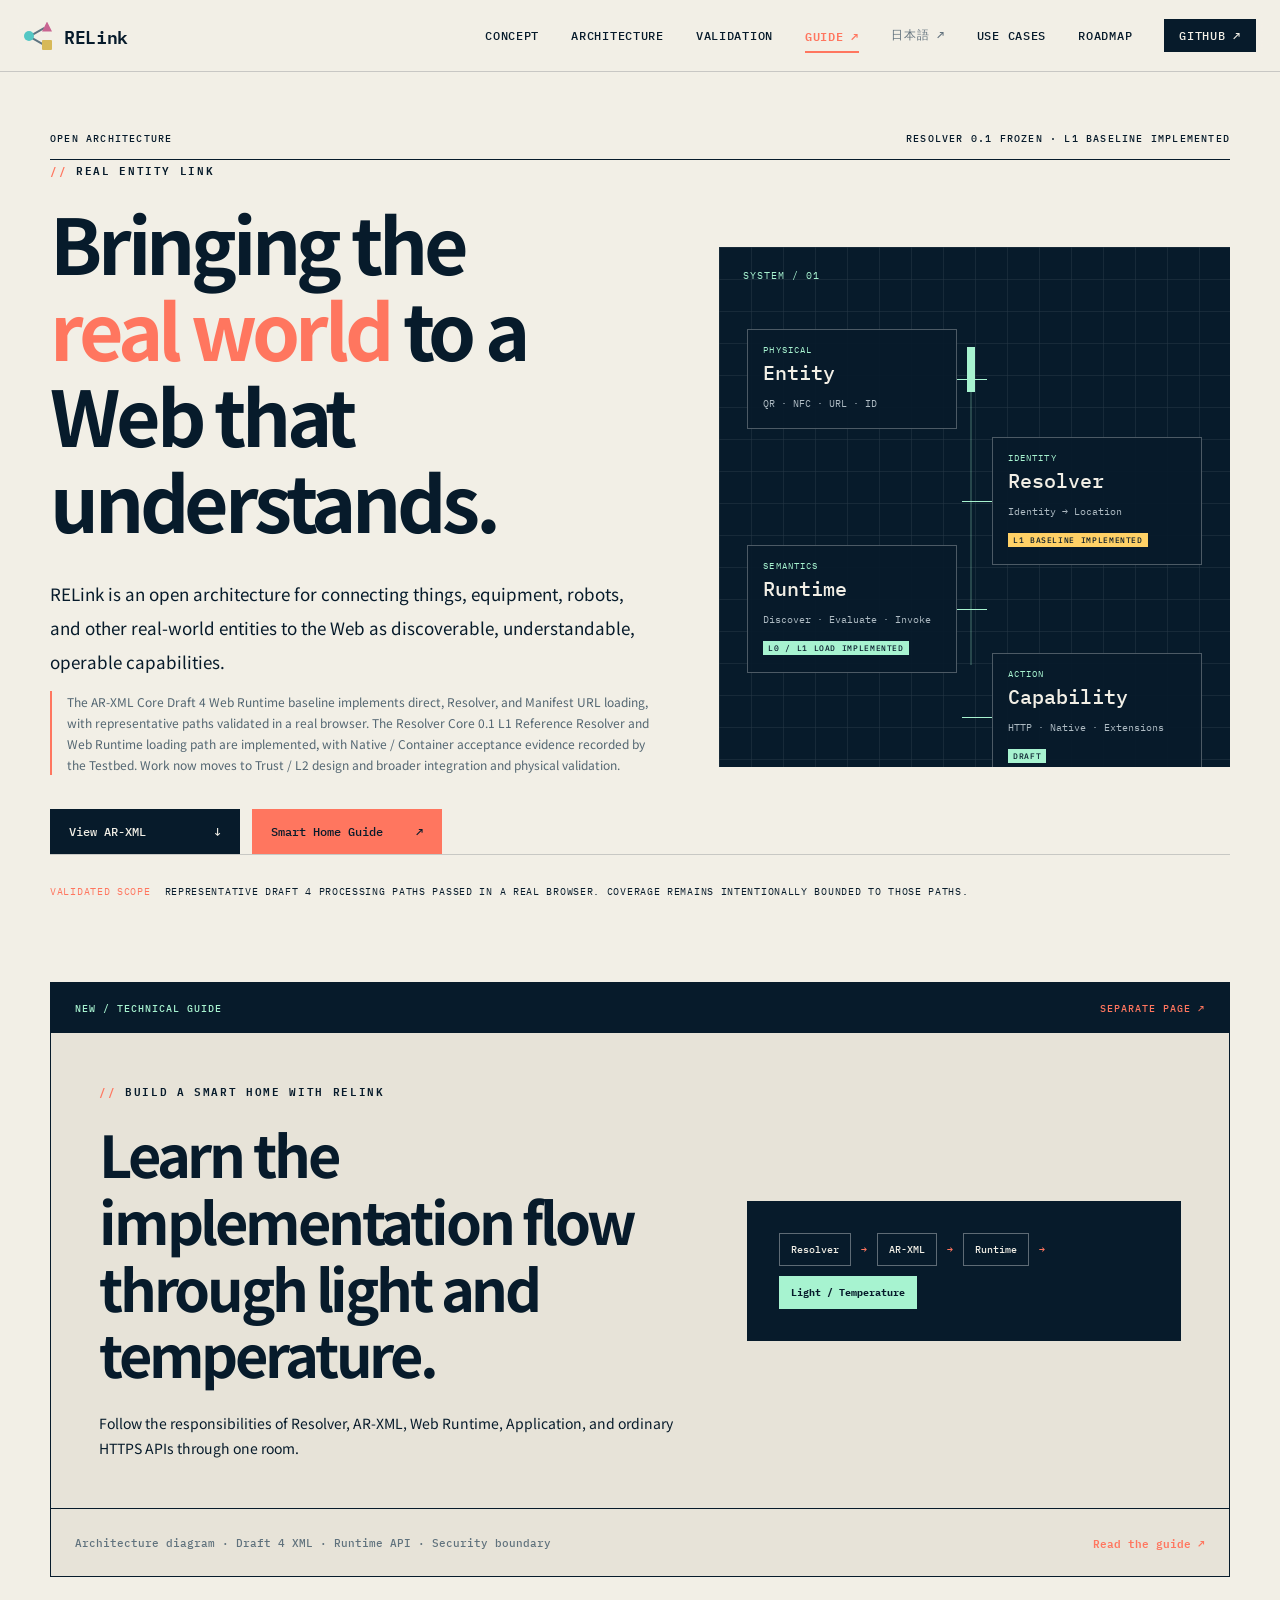
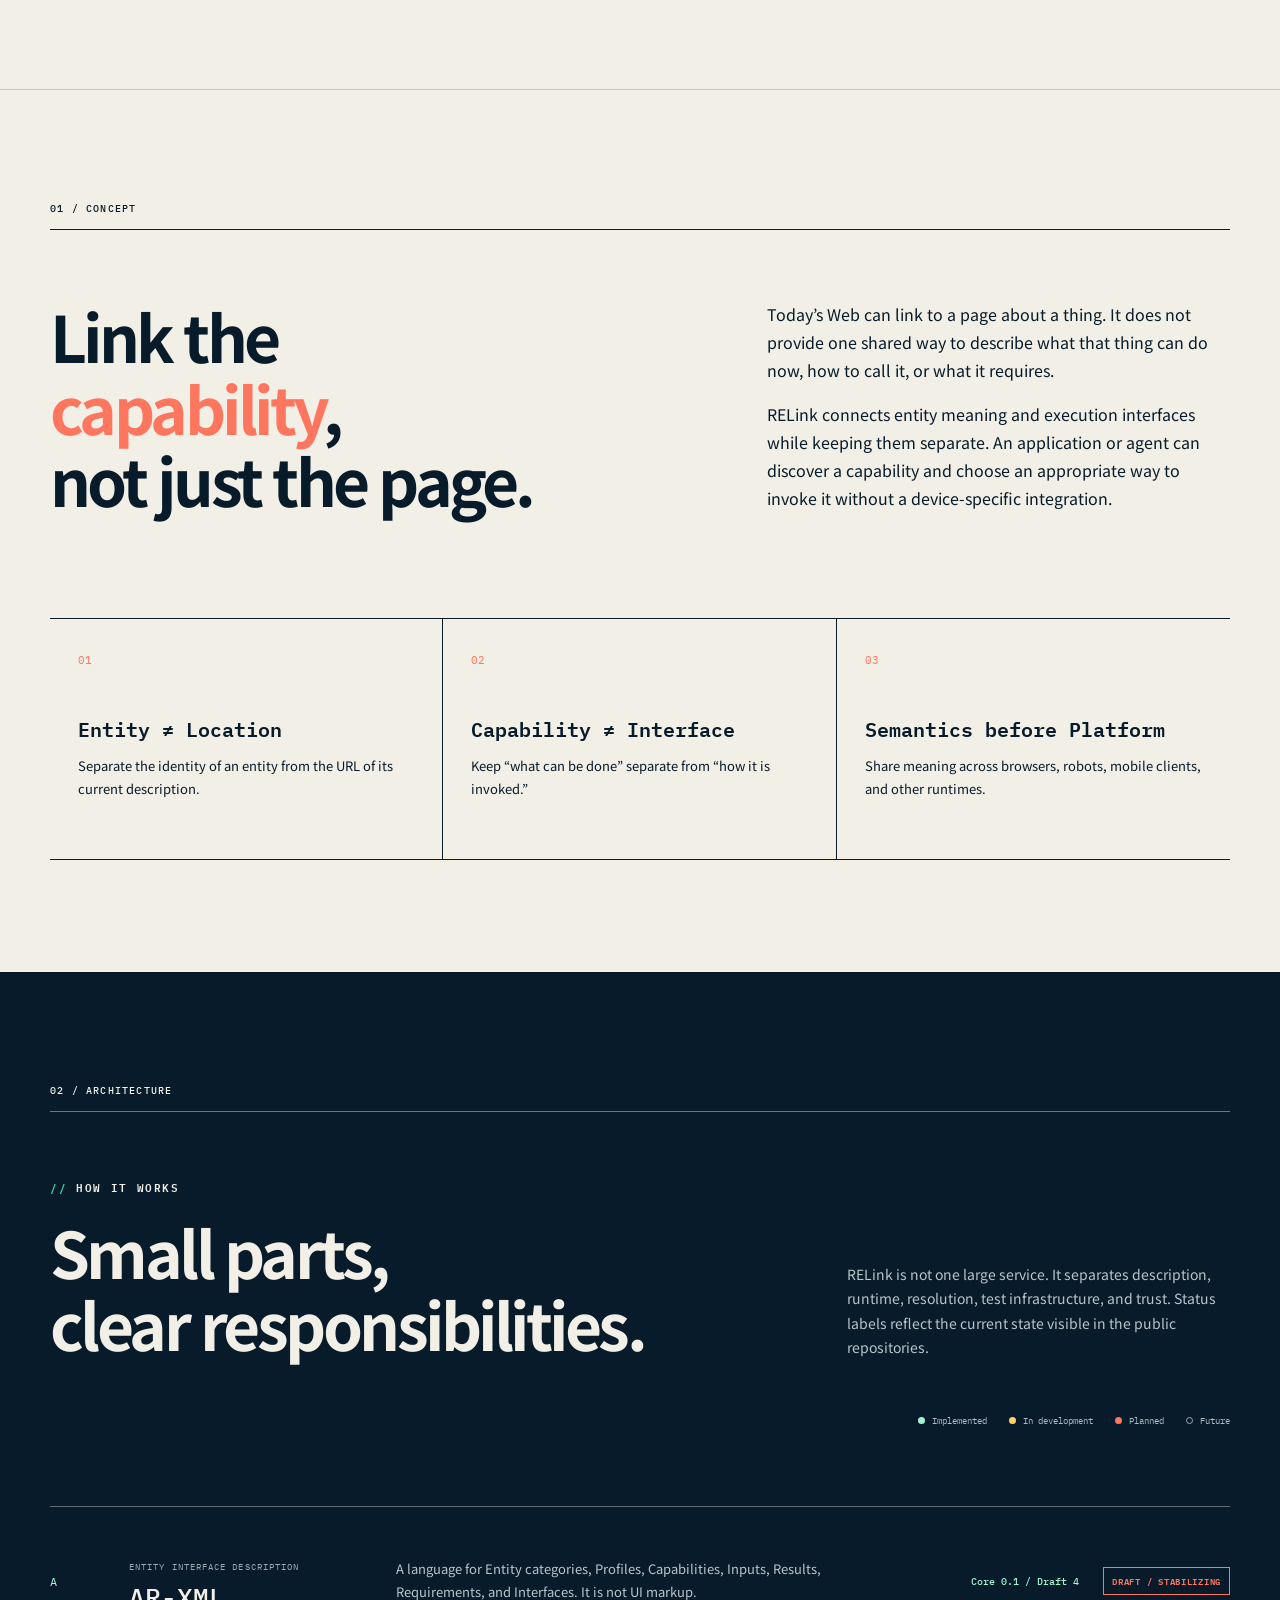
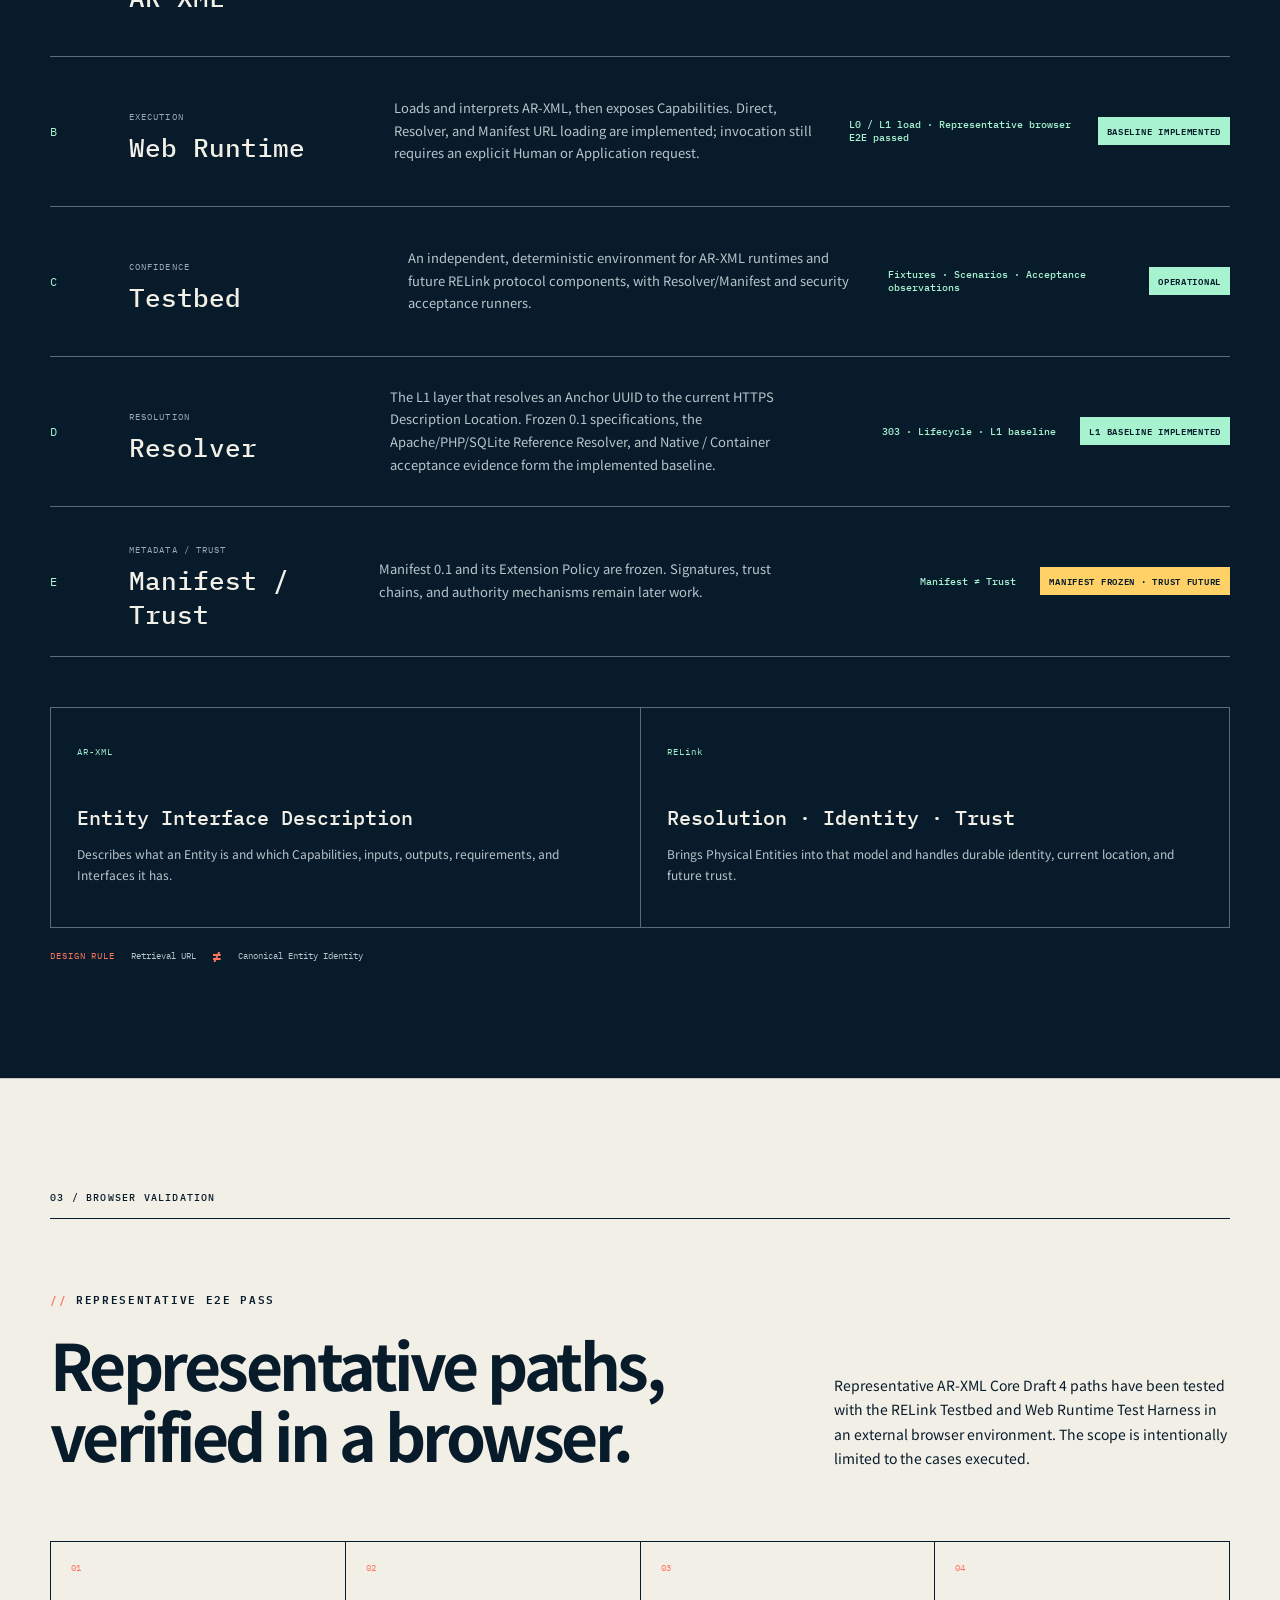
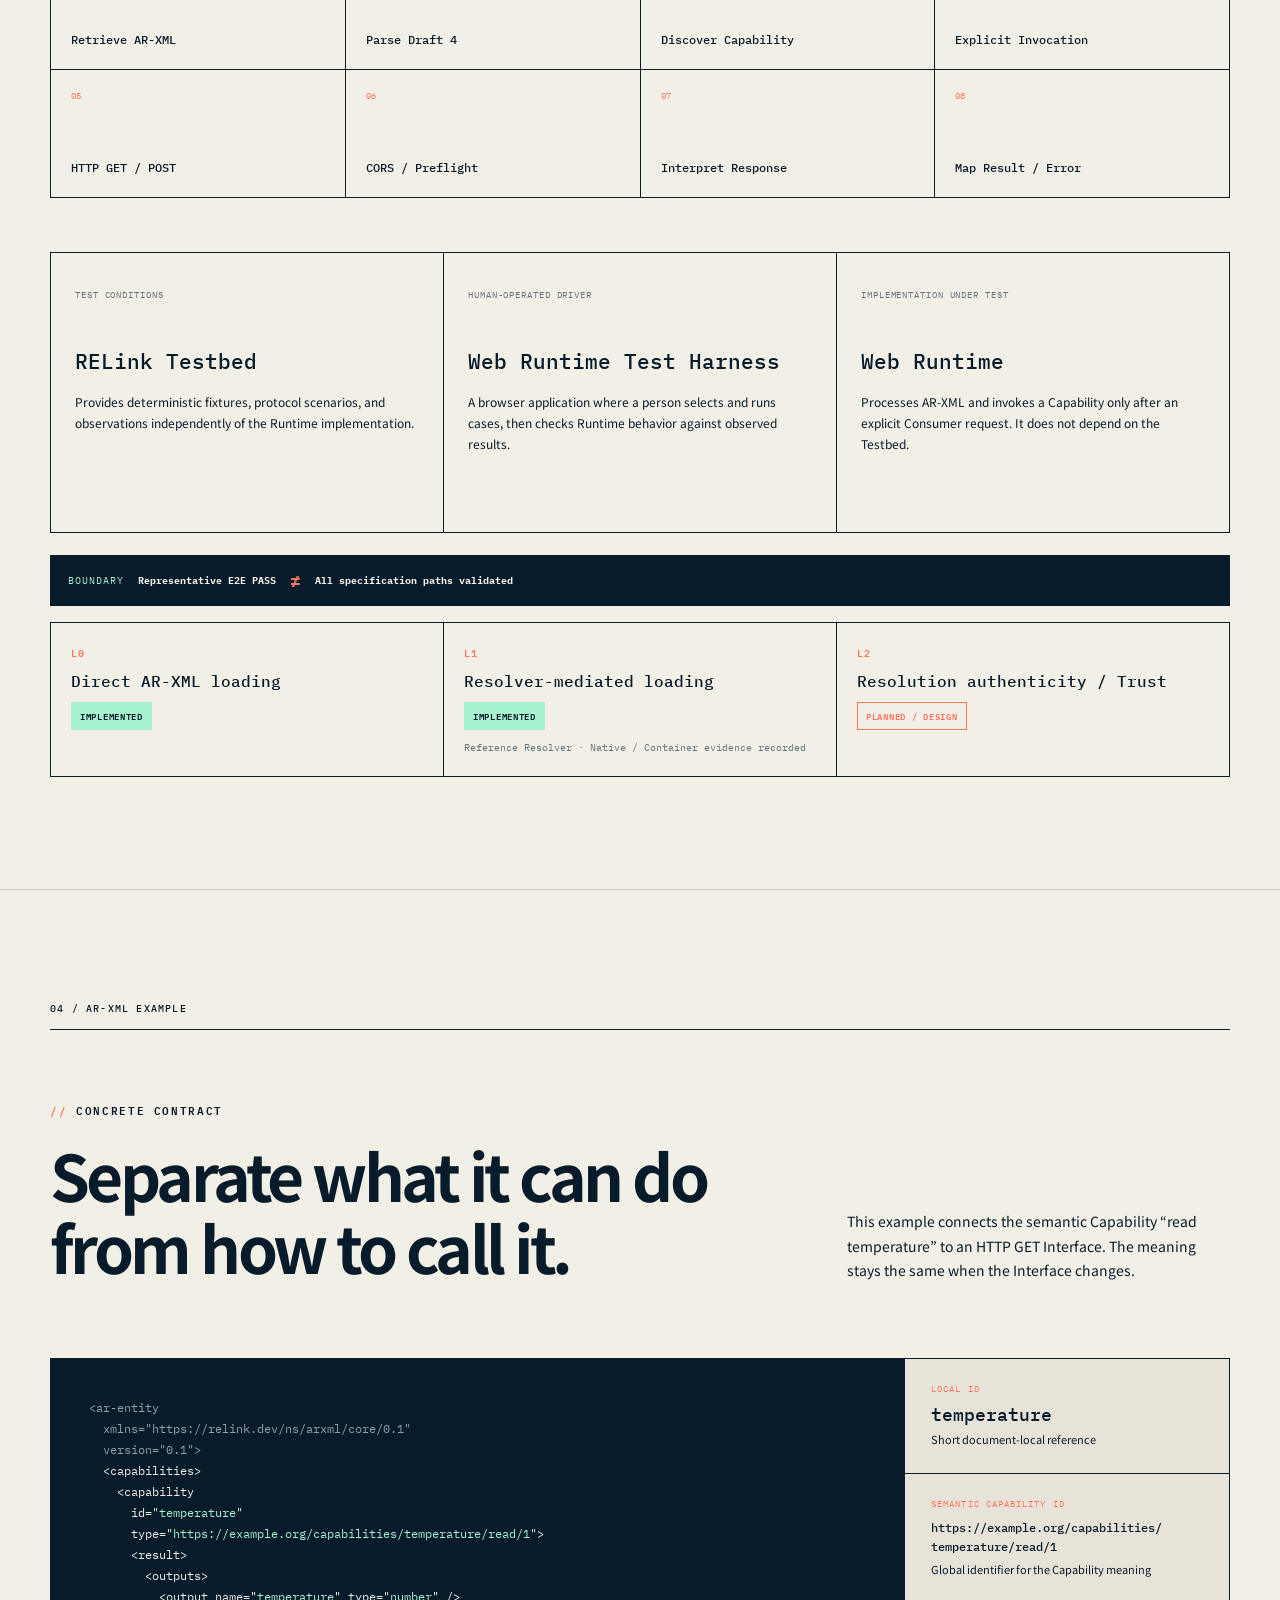
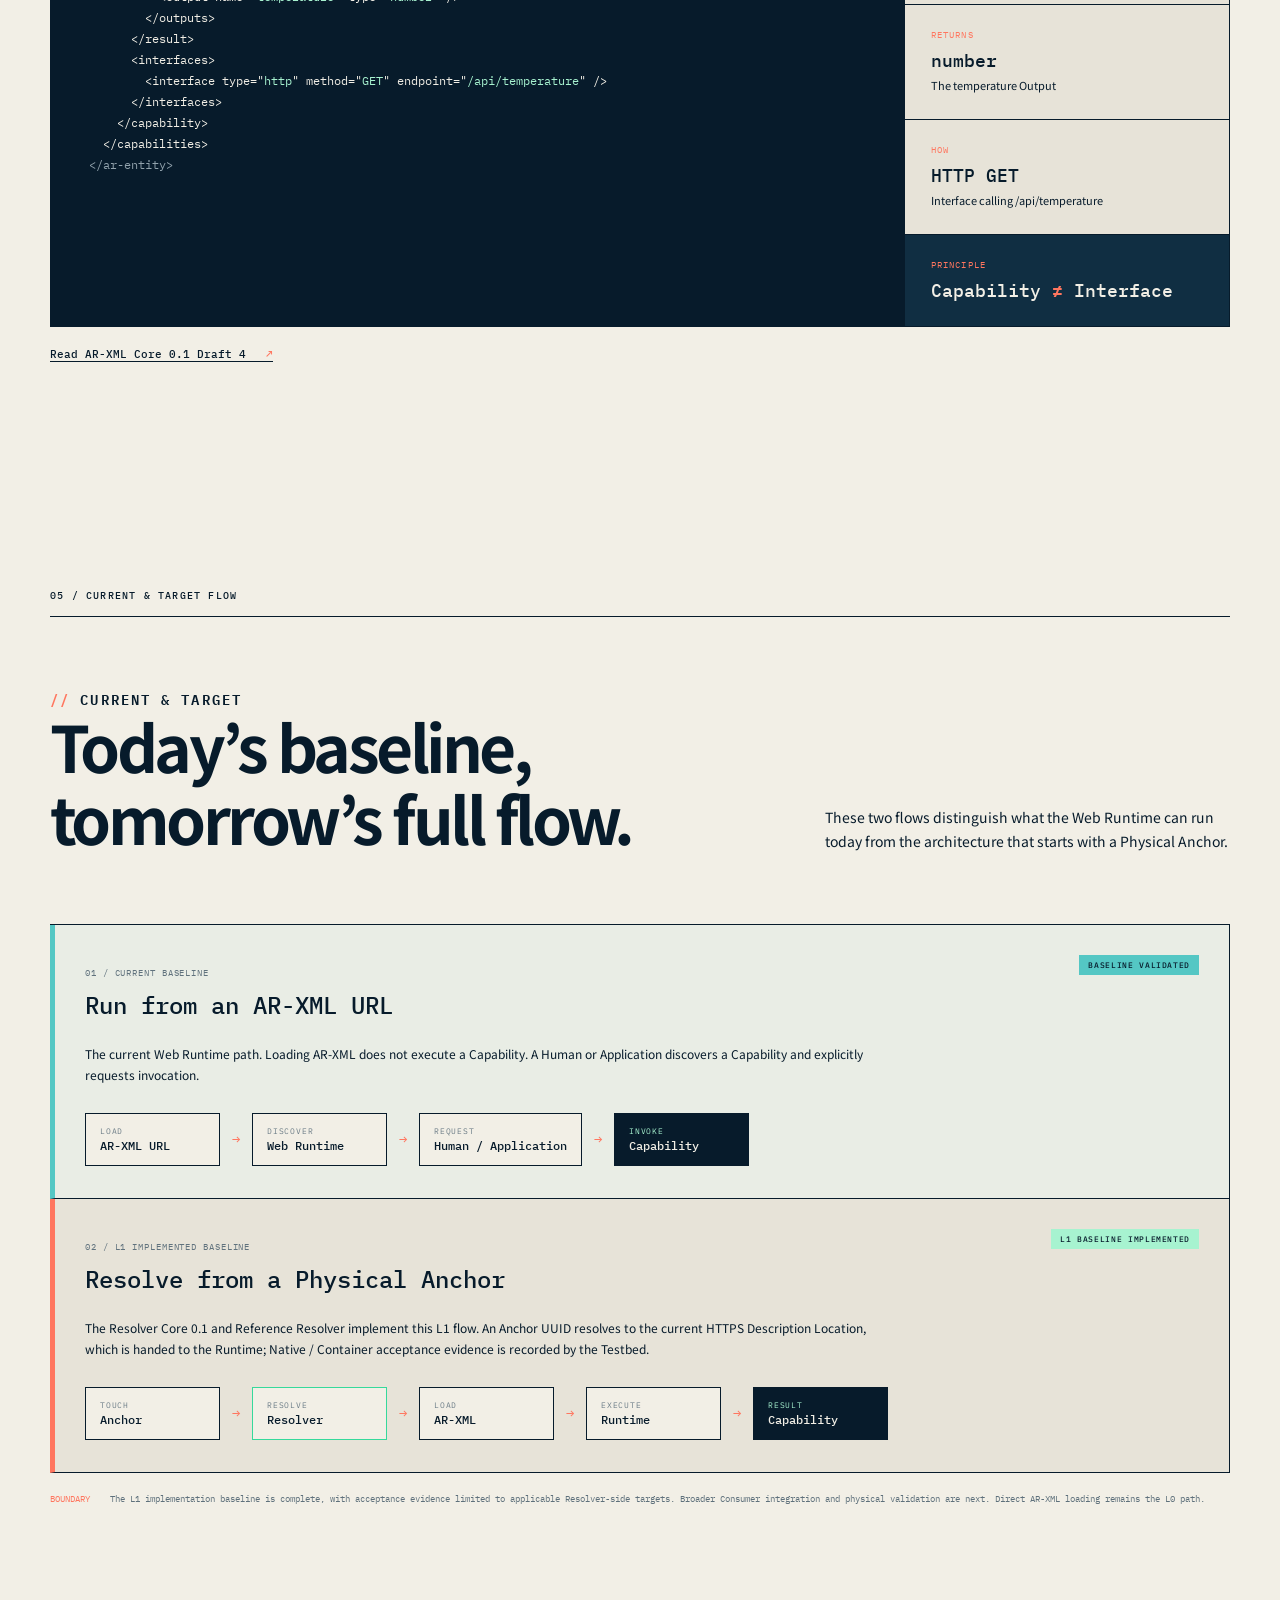
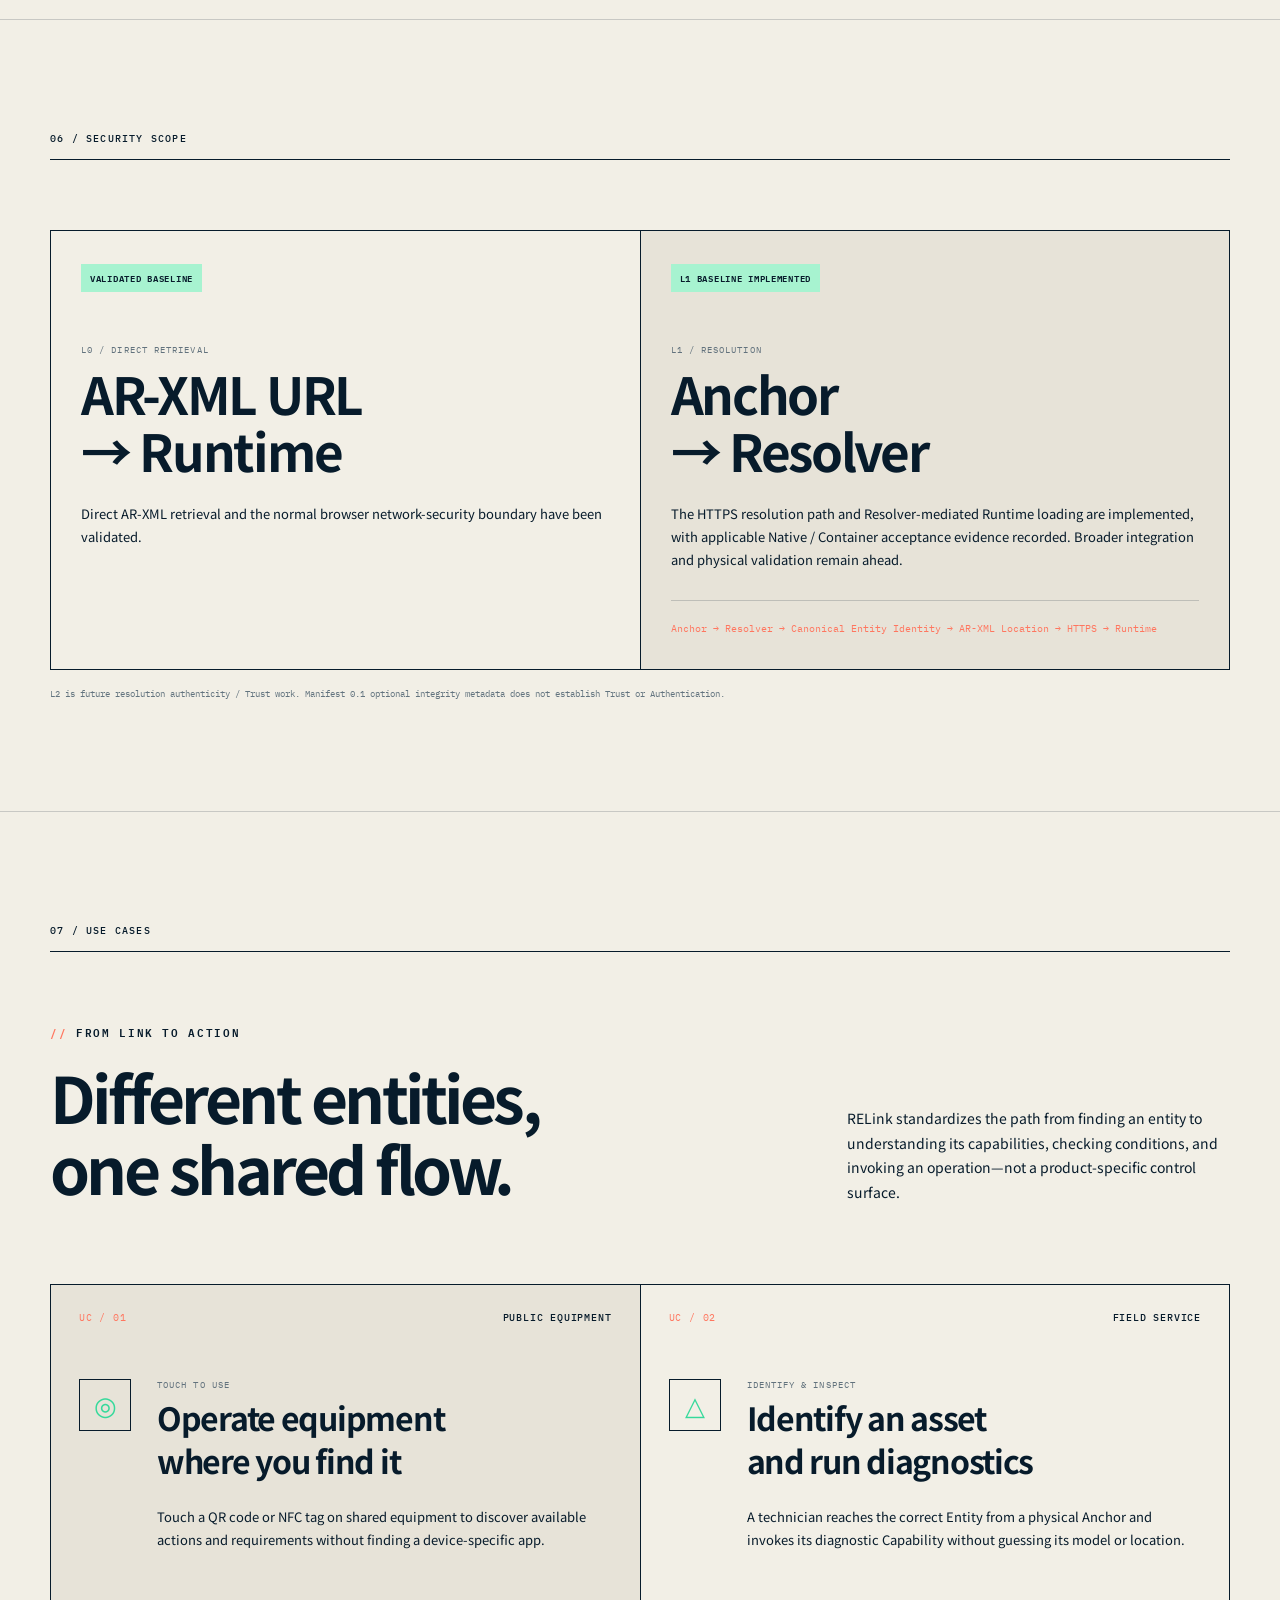
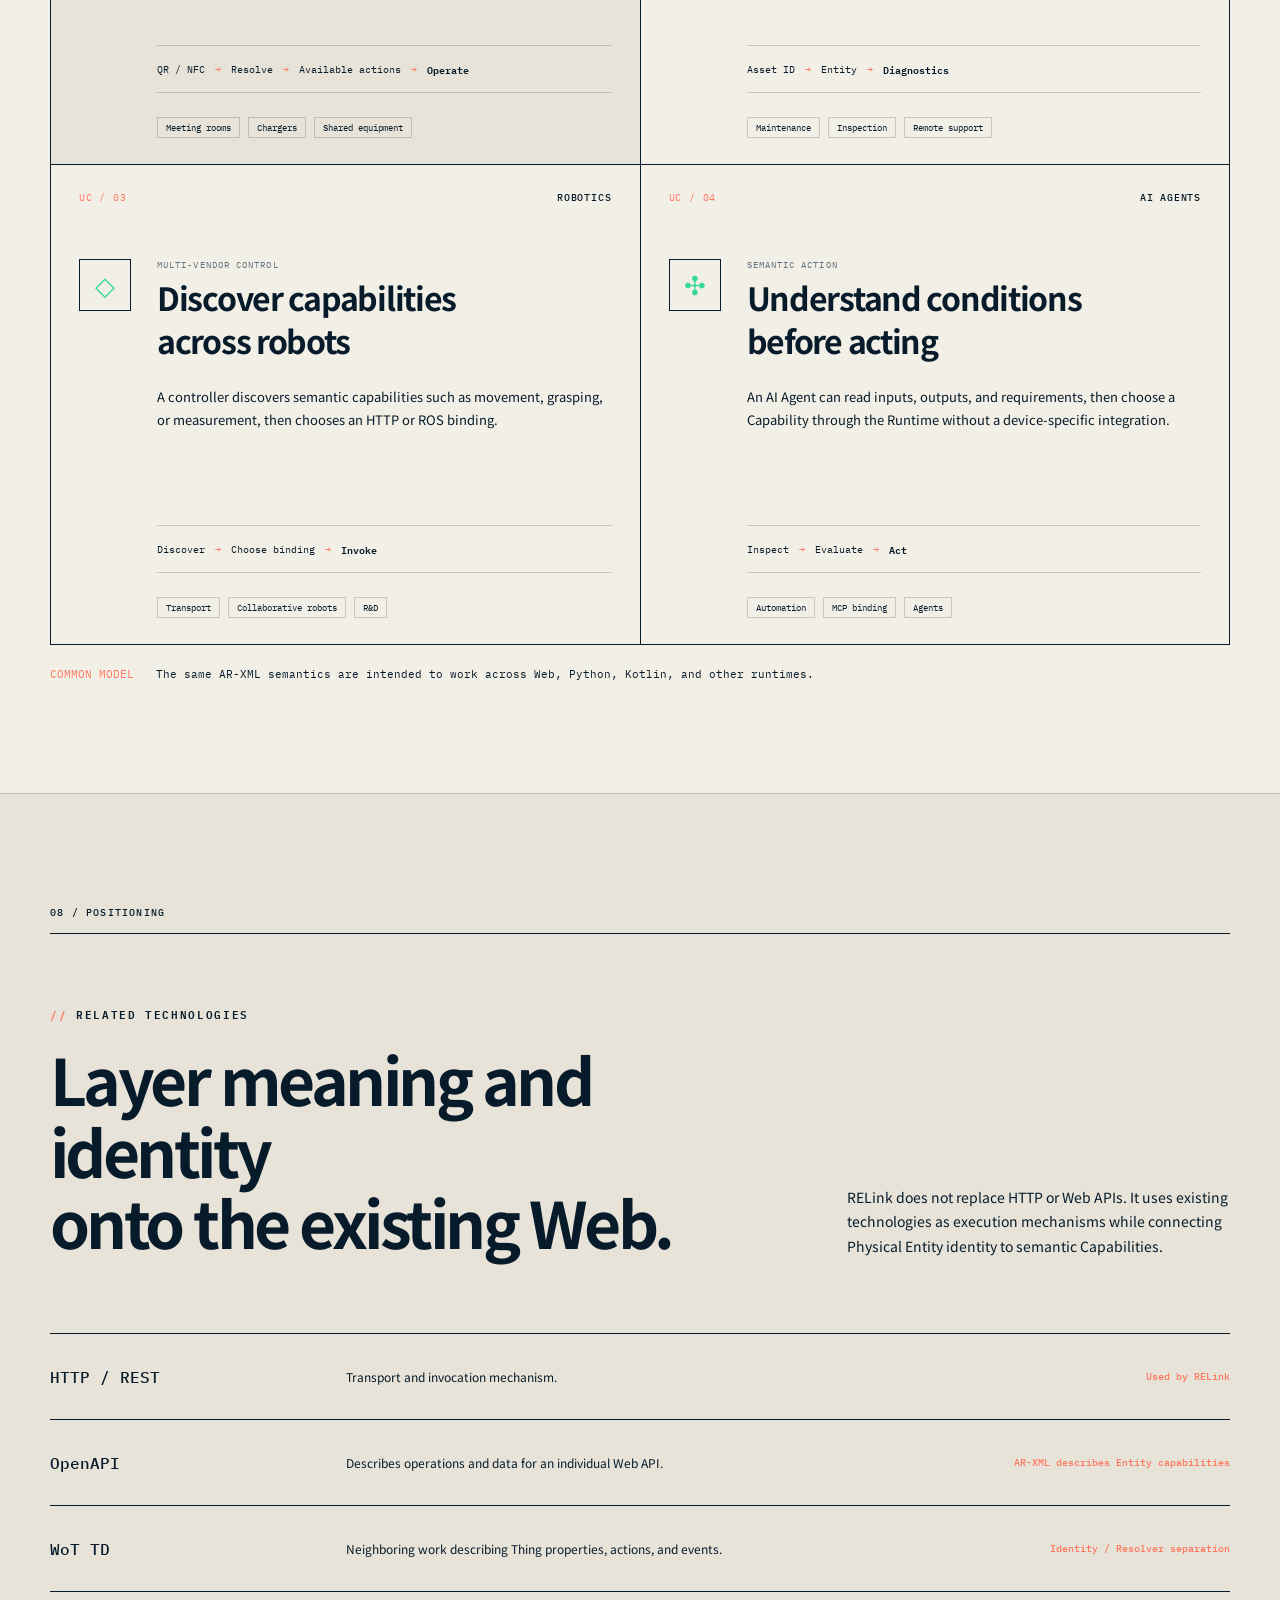
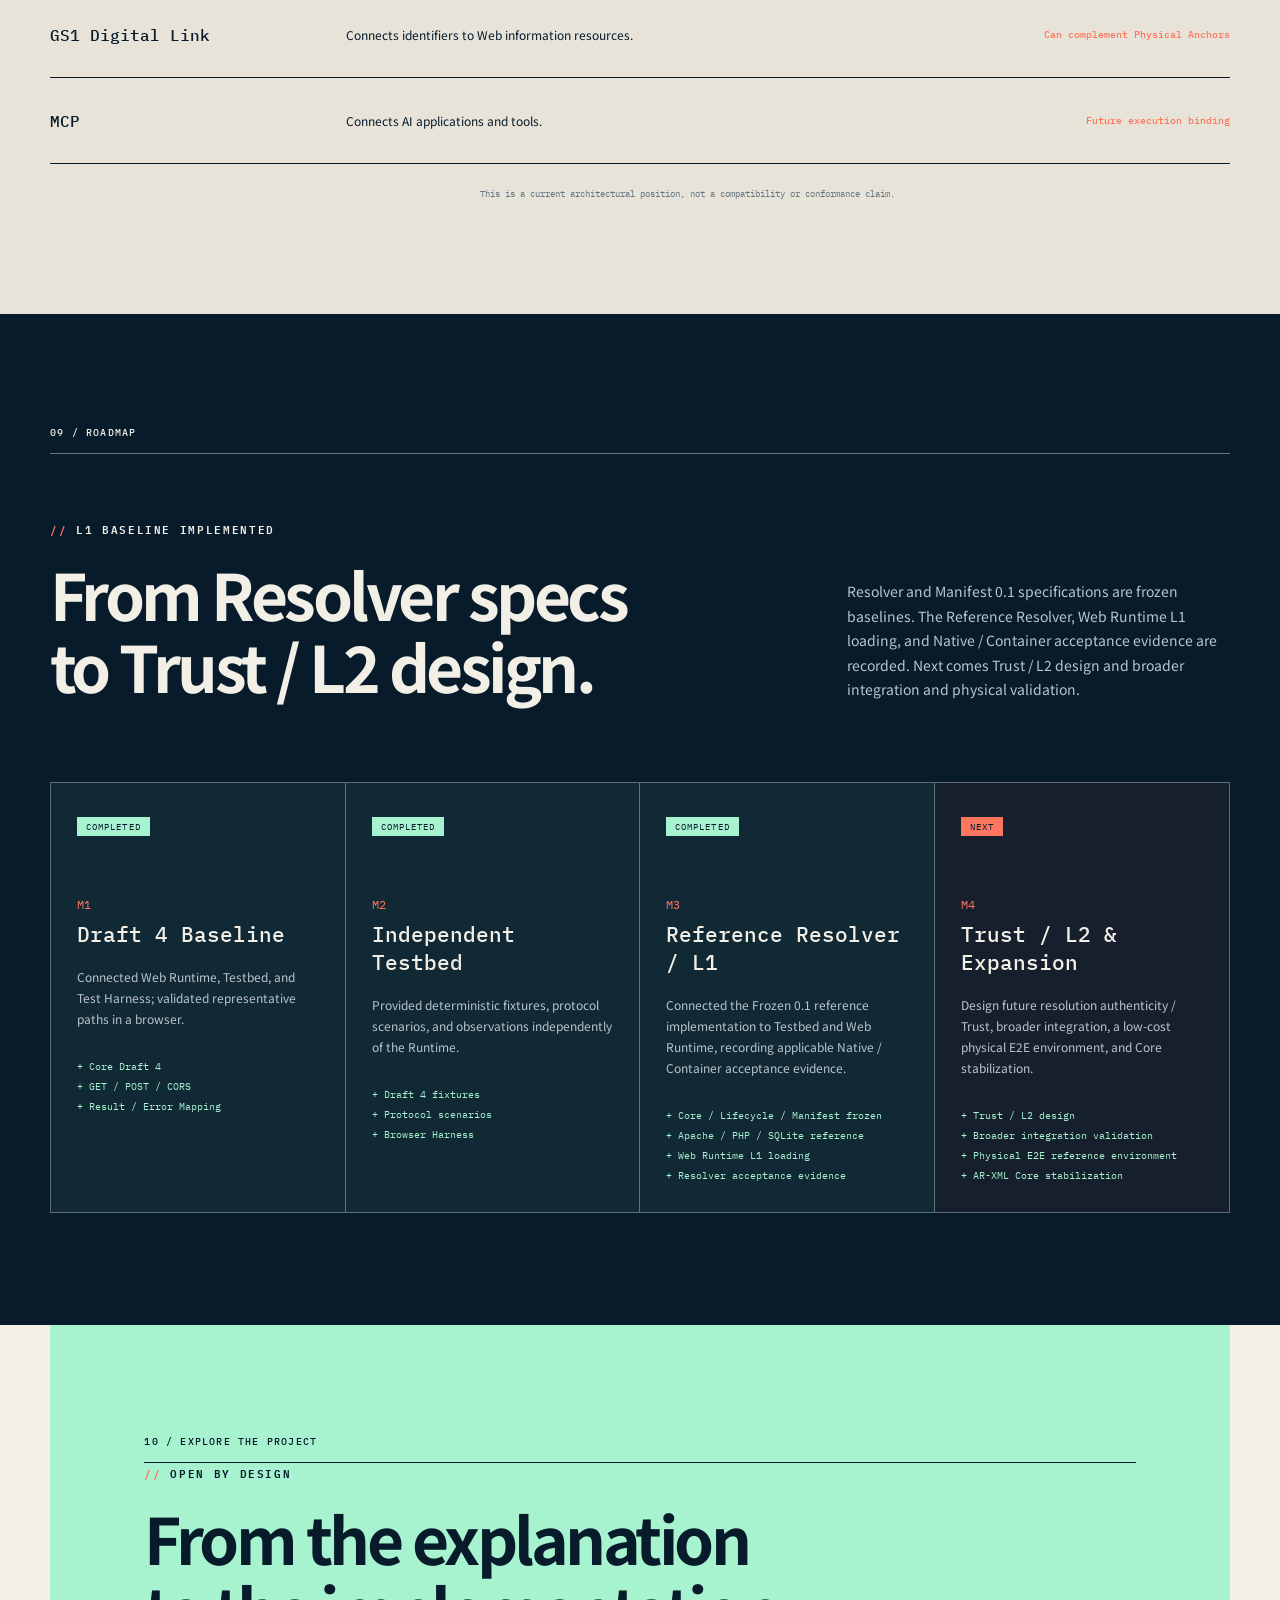
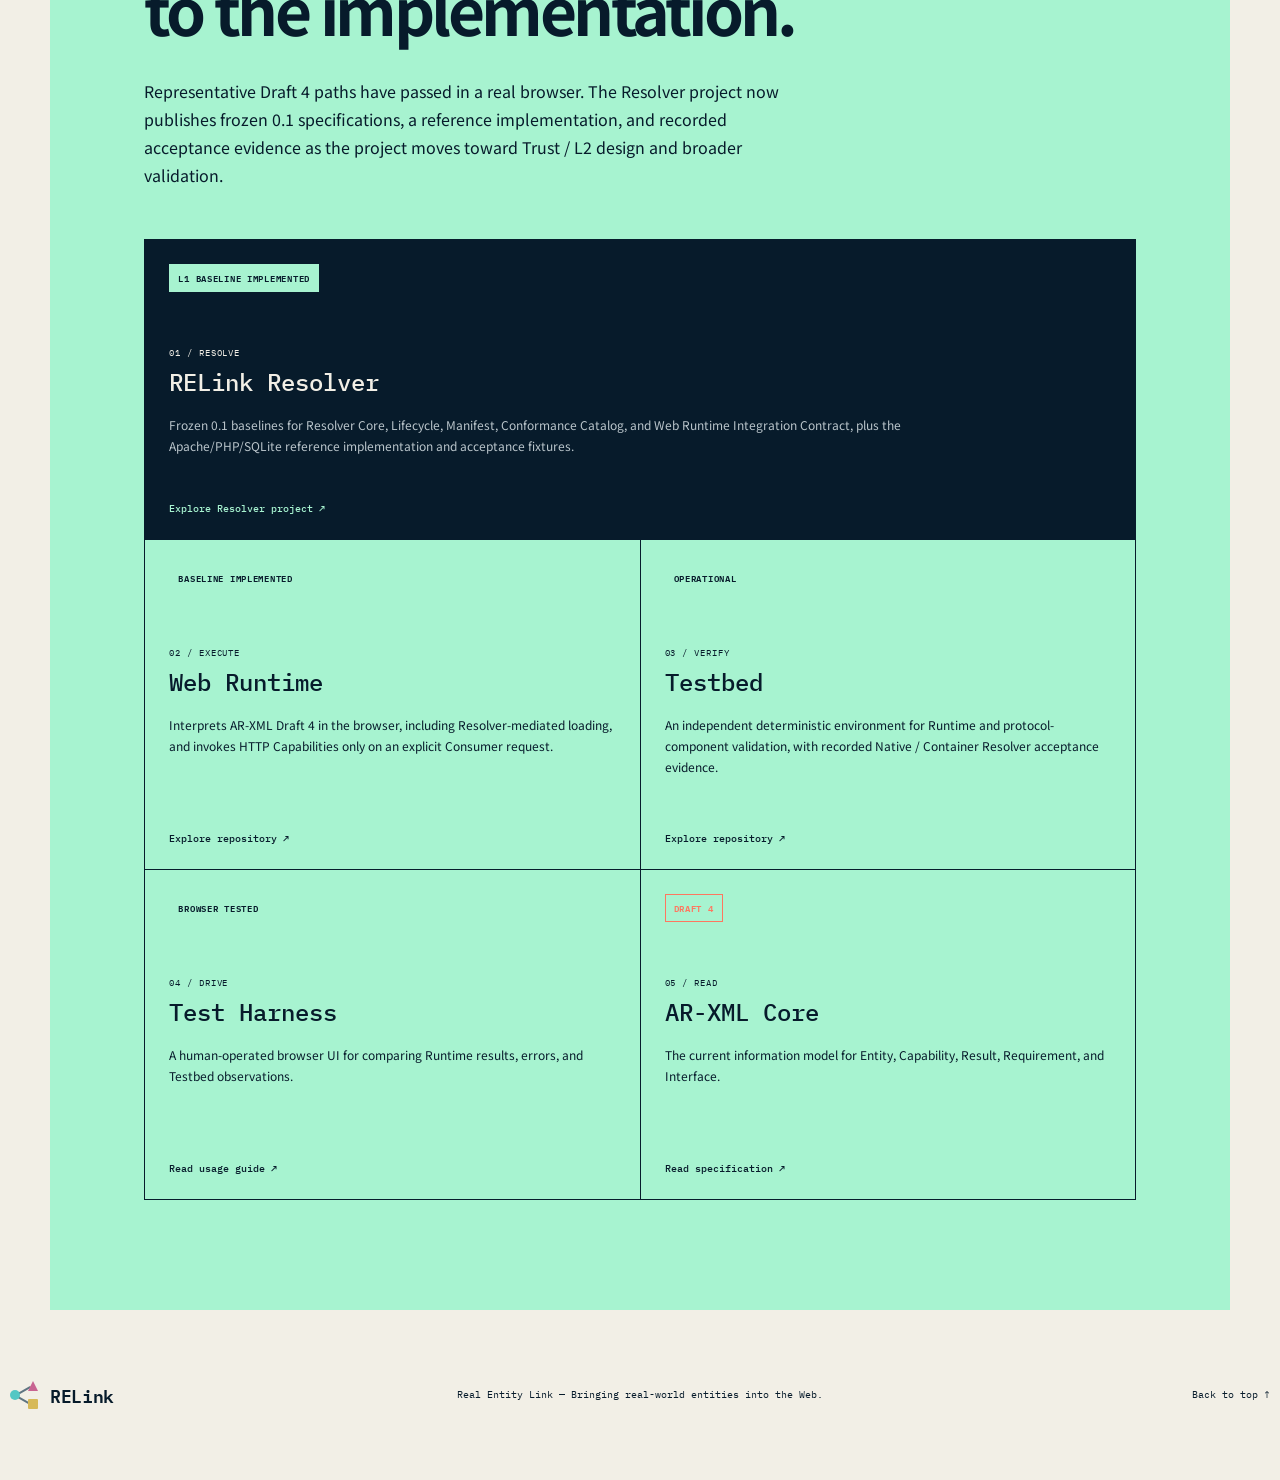
==== commit 81650deb: "Mark Resolver L1 journey as implemented" ====
--- a/en/index.html
+++ b/en/index.html
@@ -129,7 +129,7 @@
         <a class="text-link" href="https://github.com/ranmaru50/relink-web-runtime/blob/main/docs/specs/arxml-core-0.1-draft4.md" rel="noreferrer">Read AR-XML Core 0.1 Draft 4 <span>↗</span></a>
       </section>
 
-      <section class="journey section-shell"><div class="section-index">05 / CURRENT &amp; TARGET FLOW</div><div class="journey-head"><div><p class="kicker">CURRENT &amp; TARGET</p><h2>Today’s baseline,<br />tomorrow’s full flow.</h2></div><p>These two flows distinguish what the Web Runtime can run today from the architecture that starts with a Physical Anchor.</p></div><div class="journey-modes"><article class="journey-mode current"><div class="journey-mode-head"><div><span>01 / CURRENT BASELINE</span><h3>Run from an AR-XML URL</h3></div><mark>BASELINE VALIDATED</mark></div><p>The current Web Runtime path. Loading AR-XML does not execute a Capability. A Human or Application discovers a Capability and explicitly requests invocation.</p><div class="journey-flow" aria-label="Current baseline"><span><small>LOAD</small>AR-XML URL</span><i>→</i><span><small>DISCOVER</small>Web Runtime</span><i>→</i><span><small>REQUEST</small>Human / Application</span><i>→</i><strong><small>INVOKE</small>Capability</strong></div></article><article class="journey-mode target"><div class="journey-mode-head"><div><span>02 / L1 IMPLEMENTED BASELINE</span><h3>Resolve from a Physical Anchor</h3></div><mark>L1 BASELINE IMPLEMENTED</mark></div><p>The Resolver Core 0.1 and Reference Resolver implement this L1 flow. An Anchor UUID resolves to the current HTTPS Description Location, which is handed to the Runtime; Native / Container acceptance evidence is recorded by the Testbed.</p><div class="journey-flow" aria-label="Resolver L1 baseline"><span><small>TOUCH</small>Anchor</span><i>→</i><span class="planned-step"><small>RESOLVE</small>Resolver</span><i>→</i><span><small>LOAD</small>AR-XML</span><i>→</i><span><small>EXECUTE</small>Runtime</span><i>→</i><strong><small>RESULT</small>Capability</strong></div></article></div><p class="journey-note"><span>BOUNDARY</span> The L1 implementation baseline is complete, with acceptance evidence limited to applicable Resolver-side targets. Broader Consumer integration and physical validation are next. Direct AR-XML loading remains the L0 path.</p></section>
+      <section class="journey section-shell"><div class="section-index">05 / CURRENT &amp; TARGET FLOW</div><div class="journey-head"><div><p class="kicker">CURRENT &amp; TARGET</p><h2>Today’s baseline,<br />tomorrow’s full flow.</h2></div><p>These two flows distinguish what the Web Runtime can run today from the architecture that starts with a Physical Anchor.</p></div><div class="journey-modes"><article class="journey-mode current"><div class="journey-mode-head"><div><span>01 / CURRENT BASELINE</span><h3>Run from an AR-XML URL</h3></div><mark>BASELINE VALIDATED</mark></div><p>The current Web Runtime path. Loading AR-XML does not execute a Capability. A Human or Application discovers a Capability and explicitly requests invocation.</p><div class="journey-flow" aria-label="Current baseline"><span><small>LOAD</small>AR-XML URL</span><i>→</i><span><small>DISCOVER</small>Web Runtime</span><i>→</i><span><small>REQUEST</small>Human / Application</span><i>→</i><strong><small>INVOKE</small>Capability</strong></div></article><article class="journey-mode target"><div class="journey-mode-head"><div><span>02 / L1 IMPLEMENTED BASELINE</span><h3>Resolve from a Physical Anchor</h3></div><mark>L1 BASELINE IMPLEMENTED</mark></div><p>The Resolver Core 0.1 and Reference Resolver implement this L1 flow. An Anchor UUID resolves to the current HTTPS Description Location, which is handed to the Runtime; Native / Container acceptance evidence is recorded by the Testbed.</p><div class="journey-flow" aria-label="Resolver L1 baseline"><span><small>TOUCH</small>Anchor</span><i>→</i><span class="resolver-step"><small>RESOLVE</small>Resolver</span><i>→</i><span><small>LOAD</small>AR-XML</span><i>→</i><span><small>EXECUTE</small>Runtime</span><i>→</i><strong><small>RESULT</small>Capability</strong></div></article></div><p class="journey-note"><span>BOUNDARY</span> The L1 implementation baseline is complete, with acceptance evidence limited to applicable Resolver-side targets. Broader Consumer integration and physical validation are next. Direct AR-XML loading remains the L0 path.</p></section>
 
       <section class="security-scope section-shell"><div class="section-index">06 / SECURITY SCOPE</div><div class="security-grid"><article class="security-current"><span class="phase-badge implemented">VALIDATED BASELINE</span><small>L0 / DIRECT RETRIEVAL</small><h2>AR-XML URL<br />→ Runtime</h2><p>Direct AR-XML retrieval and the normal browser network-security boundary have been validated.</p></article><article class="security-next"><span class="phase-badge implemented">L1 BASELINE IMPLEMENTED</span><small>L1 / RESOLUTION</small><h2>Anchor<br />→ Resolver</h2><p>The HTTPS resolution path and Resolver-mediated Runtime loading are implemented, with applicable Native / Container acceptance evidence recorded. Broader integration and physical validation remain ahead.</p><div class="security-flow">Anchor → Resolver → Canonical Entity Identity → AR-XML Location → HTTPS → Runtime</div></article></div><p class="security-note">L2 is future resolution authenticity / Trust work. Manifest 0.1 optional integrity metadata does not establish Trust or Authentication.</p></section>
 
--- a/styles.css
+++ b/styles.css
@@ -160,6 +160,12 @@
 .validation-boundary { margin: 22px 0 0; padding: 14px 18px; display: flex; flex-wrap: wrap; gap: 14px; align-items: center; color: var(--paper); background: var(--ink); font: 10px var(--mono); }
 .validation-boundary span { color: var(--mint); letter-spacing: .1em; }
 .validation-boundary b { color: var(--coral); font-size: 18px; }
+.l1-baseline { margin-top: 16px; display: grid; grid-template-columns: repeat(3, 1fr); border-top: 1px solid var(--ink); border-left: 1px solid var(--ink); }
+.l1-baseline article { min-height: 150px; padding: 20px; display: flex; flex-direction: column; align-items: flex-start; gap: 10px; border-right: 1px solid var(--ink); border-bottom: 1px solid var(--ink); }
+.l1-baseline small { color: var(--coral); font: 600 10px var(--mono); letter-spacing: .12em; }
+.l1-baseline strong { font: 500 16px/1.35 var(--mono); }
+.l1-baseline p { margin: auto 0 0; color: #63747f; font: 10px/1.6 var(--mono); }
+.l1-baseline .phase-badge { justify-self: auto; }
 
 .security-grid { margin-top: 70px; display: grid; grid-template-columns: 1fr 1fr; border-top: 1px solid var(--ink); border-left: 1px solid var(--ink); }
 .security-grid article { min-height: 390px; padding: 30px; border-right: 1px solid var(--ink); border-bottom: 1px solid var(--ink); }
@@ -182,7 +188,7 @@
 .journey-mode-head h3 { margin: 6px 0 0; font: 500 24px var(--mono); }
 .journey-mode-head mark { padding: 4px 8px; color: var(--ink); border: 1px solid; background: transparent; white-space: nowrap; font: 500 8px var(--mono); letter-spacing: .08em; }
 .current .journey-mode-head mark { border-color: #54c7c4; background: #54c7c4; }
-.target .journey-mode-head mark { color: var(--coral); border-color: var(--coral); }
+.target .journey-mode-head mark { color: var(--ink); border-color: var(--mint); background: var(--mint); }
 .journey-mode > p { max-width: 800px; margin: 22px 0 28px; font-size: 12px; }
 .journey-flow { display: flex; flex-wrap: wrap; align-items: center; gap: 12px; }
 .journey-flow span, .journey-flow strong { min-width: 135px; padding: 12px 14px; border: 1px solid var(--ink); background: var(--paper); font: 500 12px var(--mono); }
@@ -190,7 +196,7 @@
 .journey-flow small { display: block; margin-bottom: 2px; color: #6c7d87; font: 8px var(--mono); letter-spacing: .1em; }
 .journey-flow strong small { color: var(--mint); }
 .journey-flow i { color: var(--coral); font: 14px var(--mono); font-style: normal; }
-.journey-flow .planned-step { border-color: var(--coral); border-style: dashed; }
+.journey-flow .resolver-step { border-color: var(--mint-strong); border-style: solid; }
 .journey-note { display: flex; gap: 20px; margin: 18px 0 0; color: #5e707b; font: 9px/1.8 var(--mono); }
 .journey-note span { flex: 0 0 auto; color: var(--coral); }
 
@@ -303,7 +309,7 @@
   .guide-entry-body { grid-template-columns: 1fr; gap: 38px; }
   .hero-grid { padding-top: 55px; }
   .system-map { height: 500px; }
-  .principle-grid, .milestones, .use-case-list, .validation-roles, .security-grid, .role-separation { grid-template-columns: 1fr; }
+  .principle-grid, .milestones, .use-case-list, .validation-roles, .security-grid, .role-separation, .l1-baseline { grid-template-columns: 1fr; }
   .validation-flow { grid-template-columns: repeat(2, 1fr); }
   .principle-grid article, .milestone { min-height: auto; border-right: 0; border-bottom: 1px solid; }
   .principle-grid h3 { margin-top: 24px; }
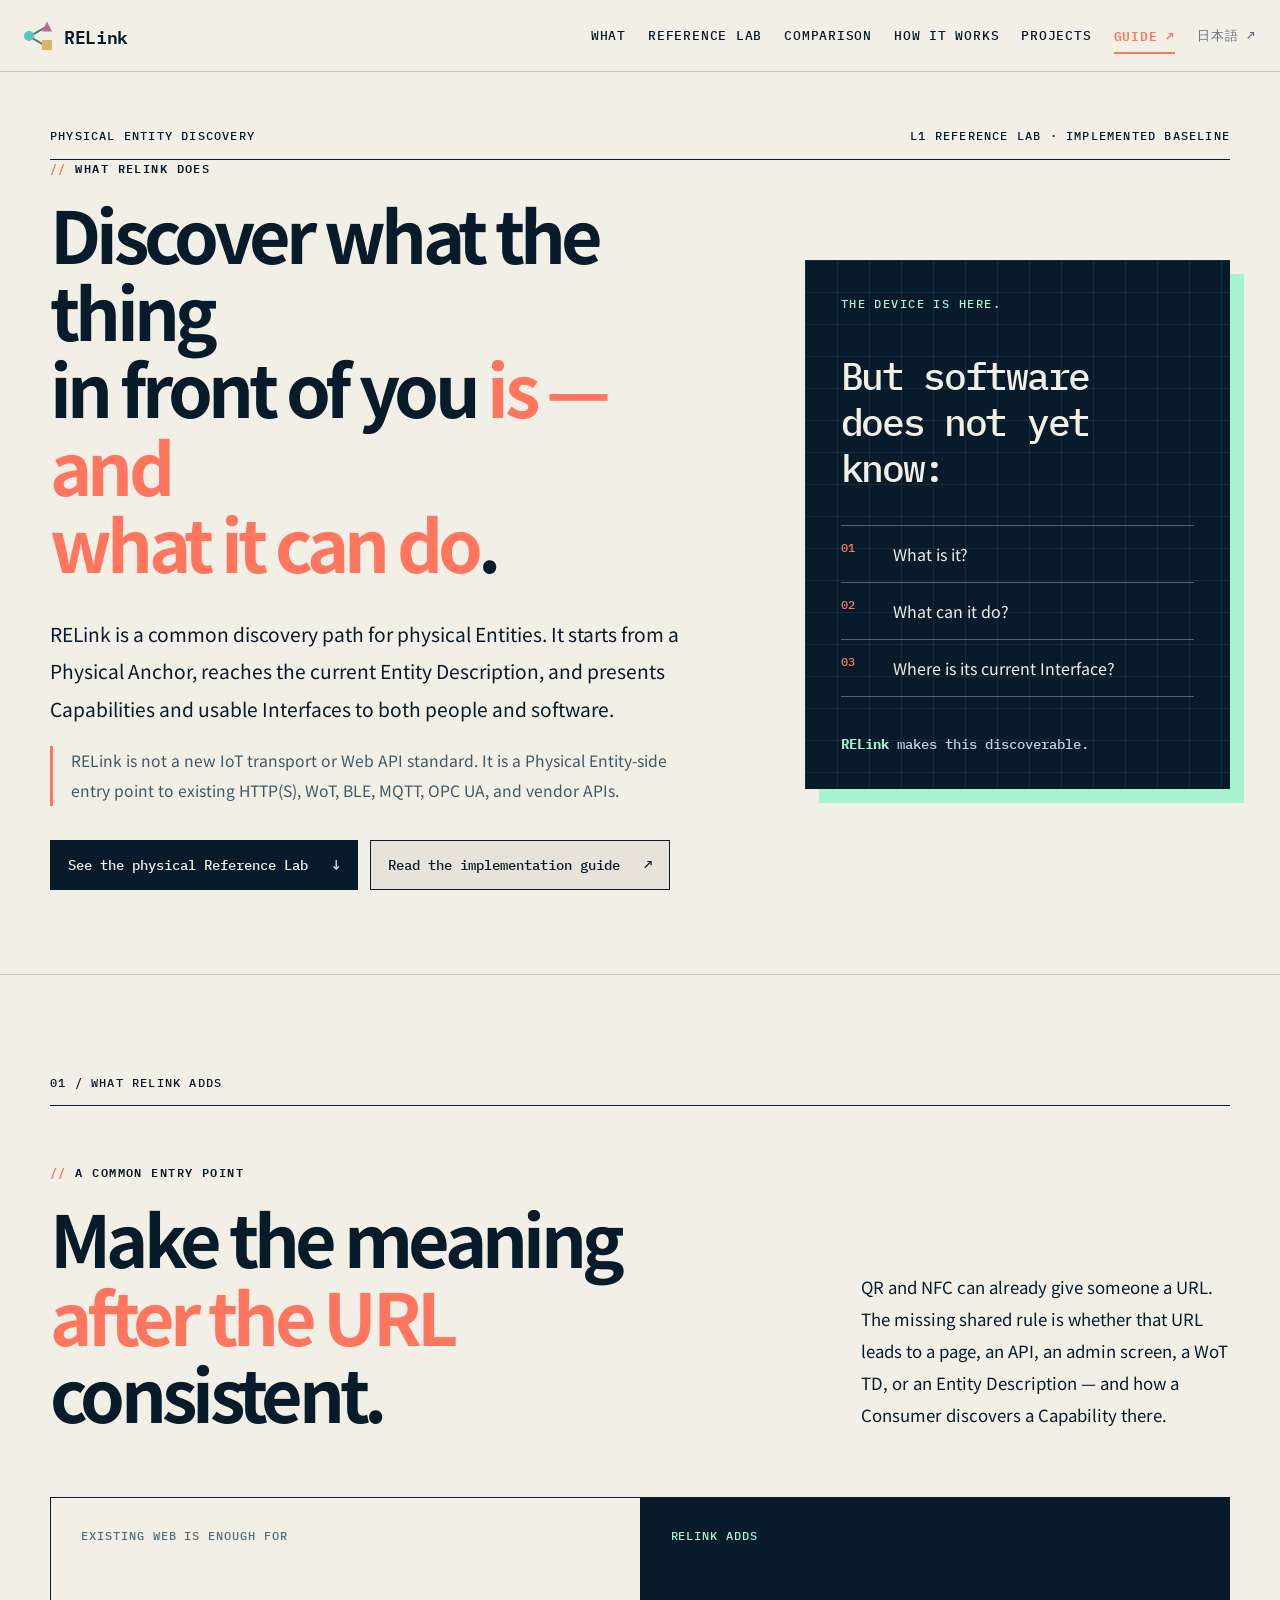
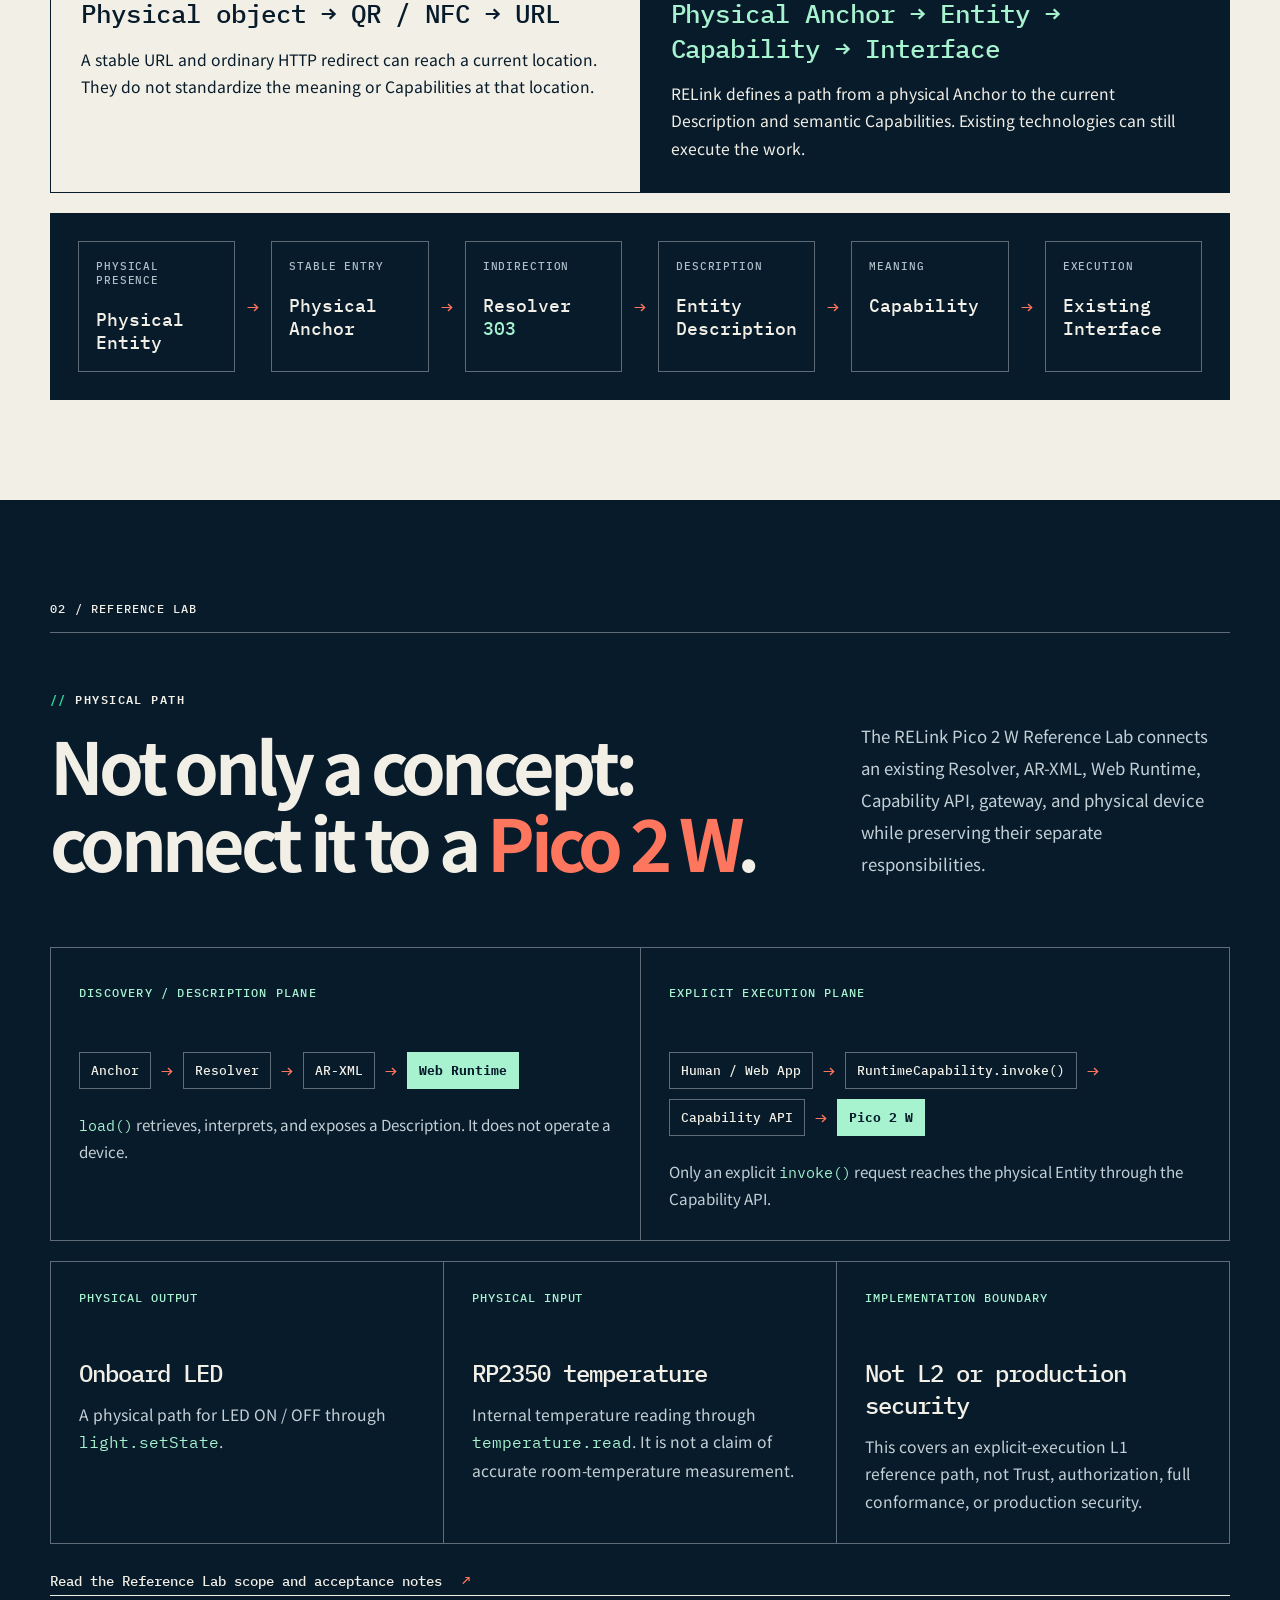
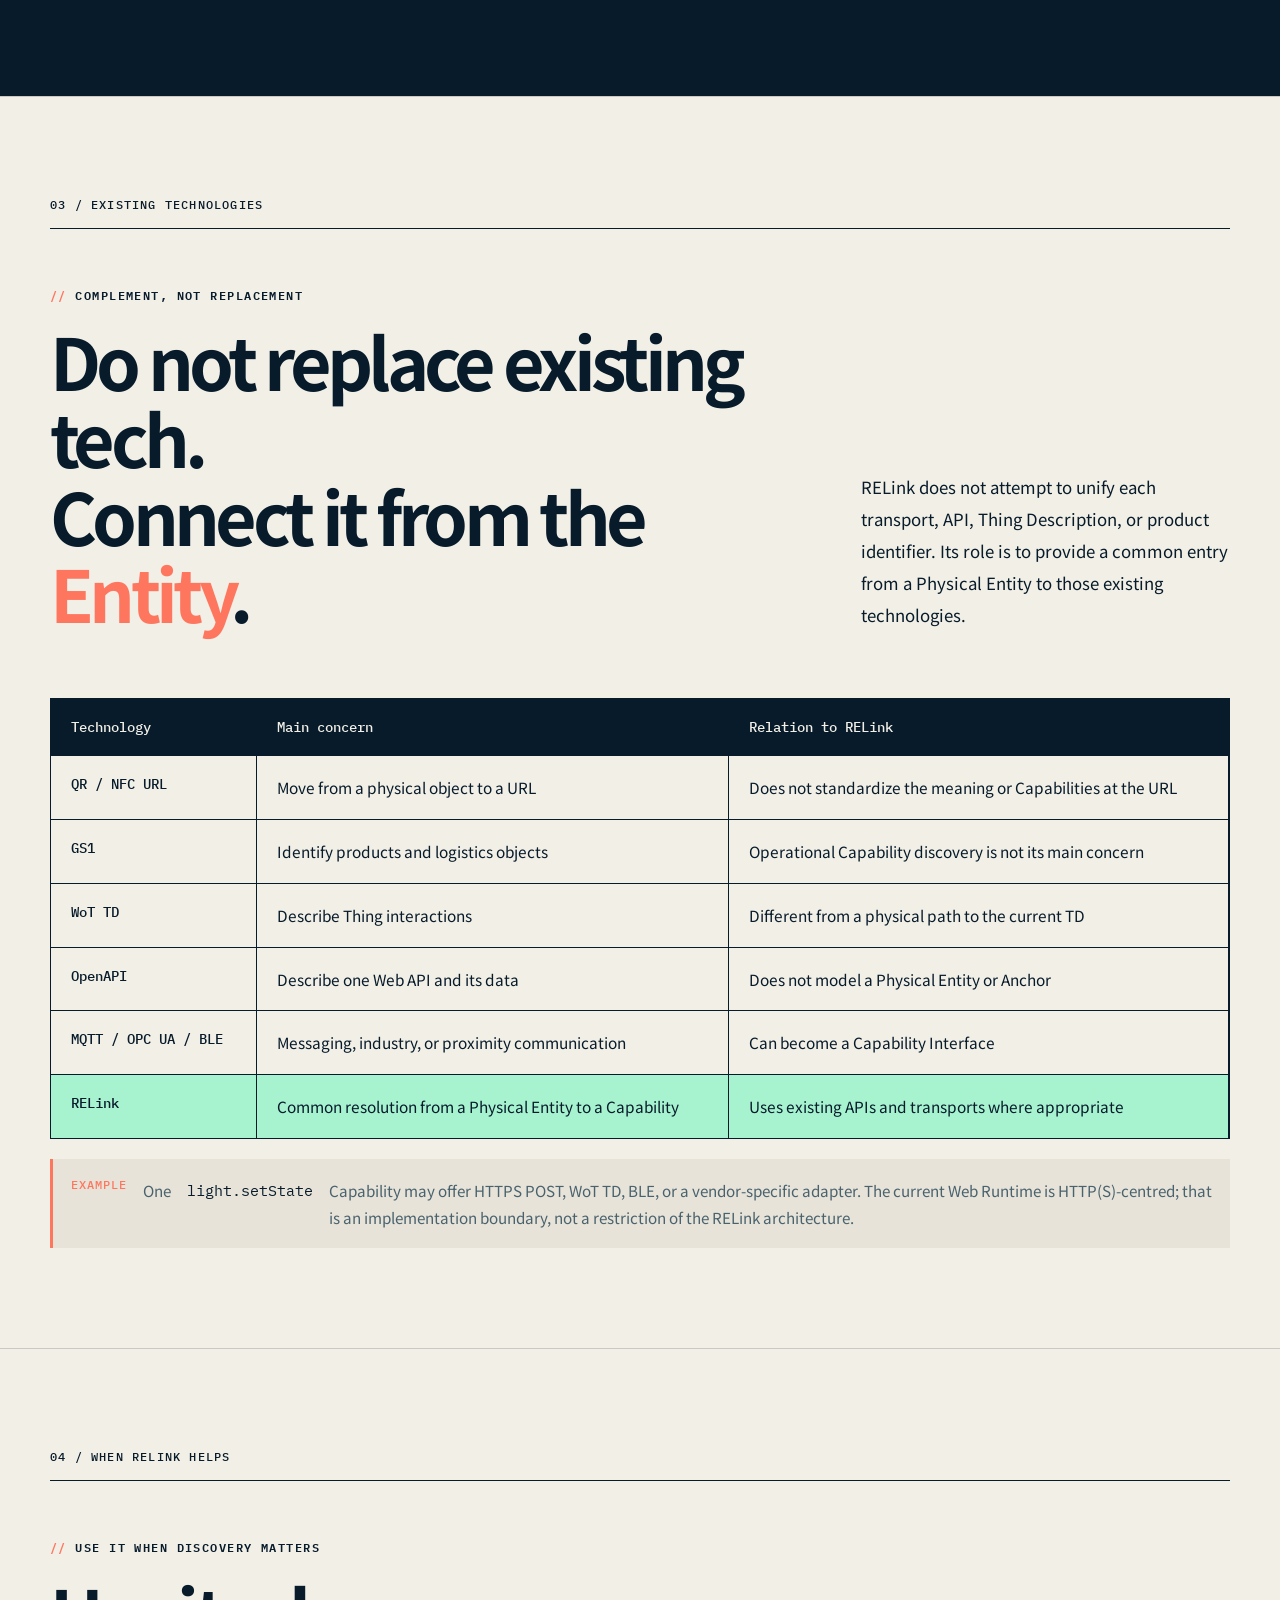
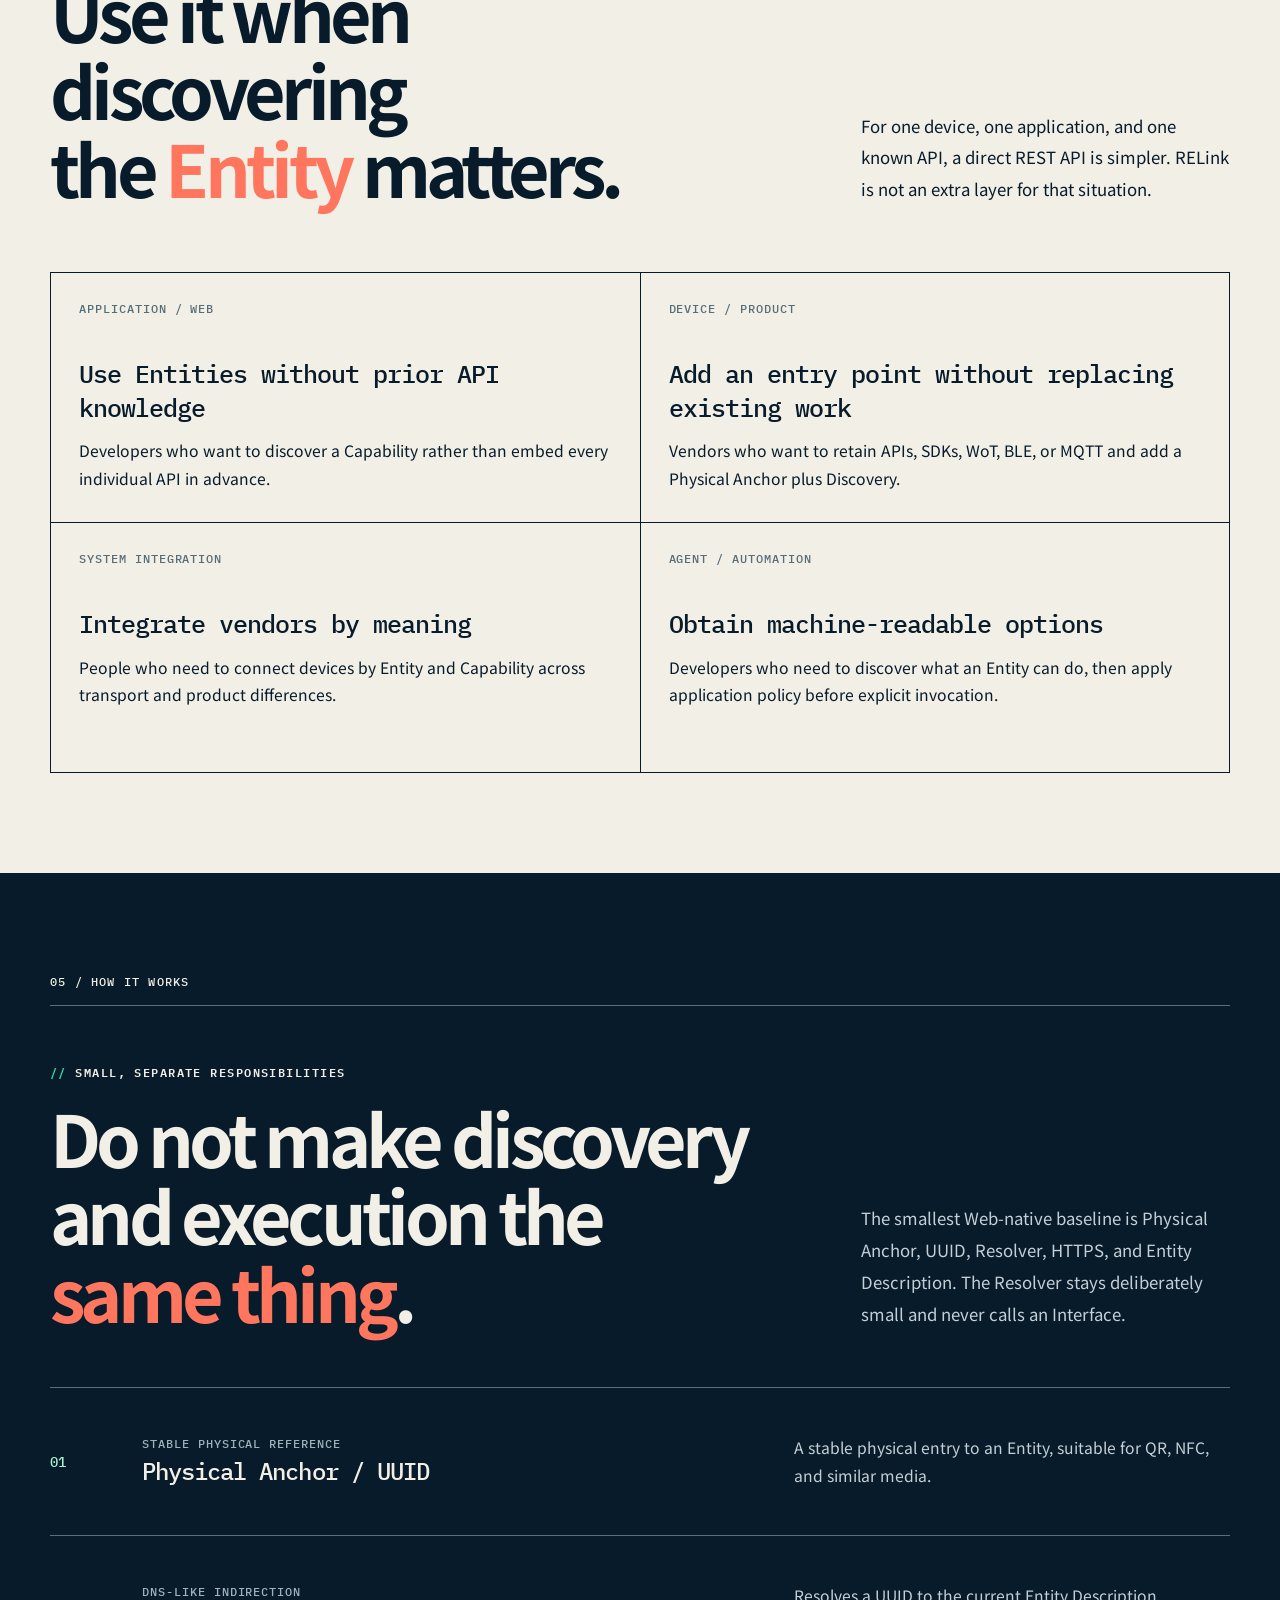
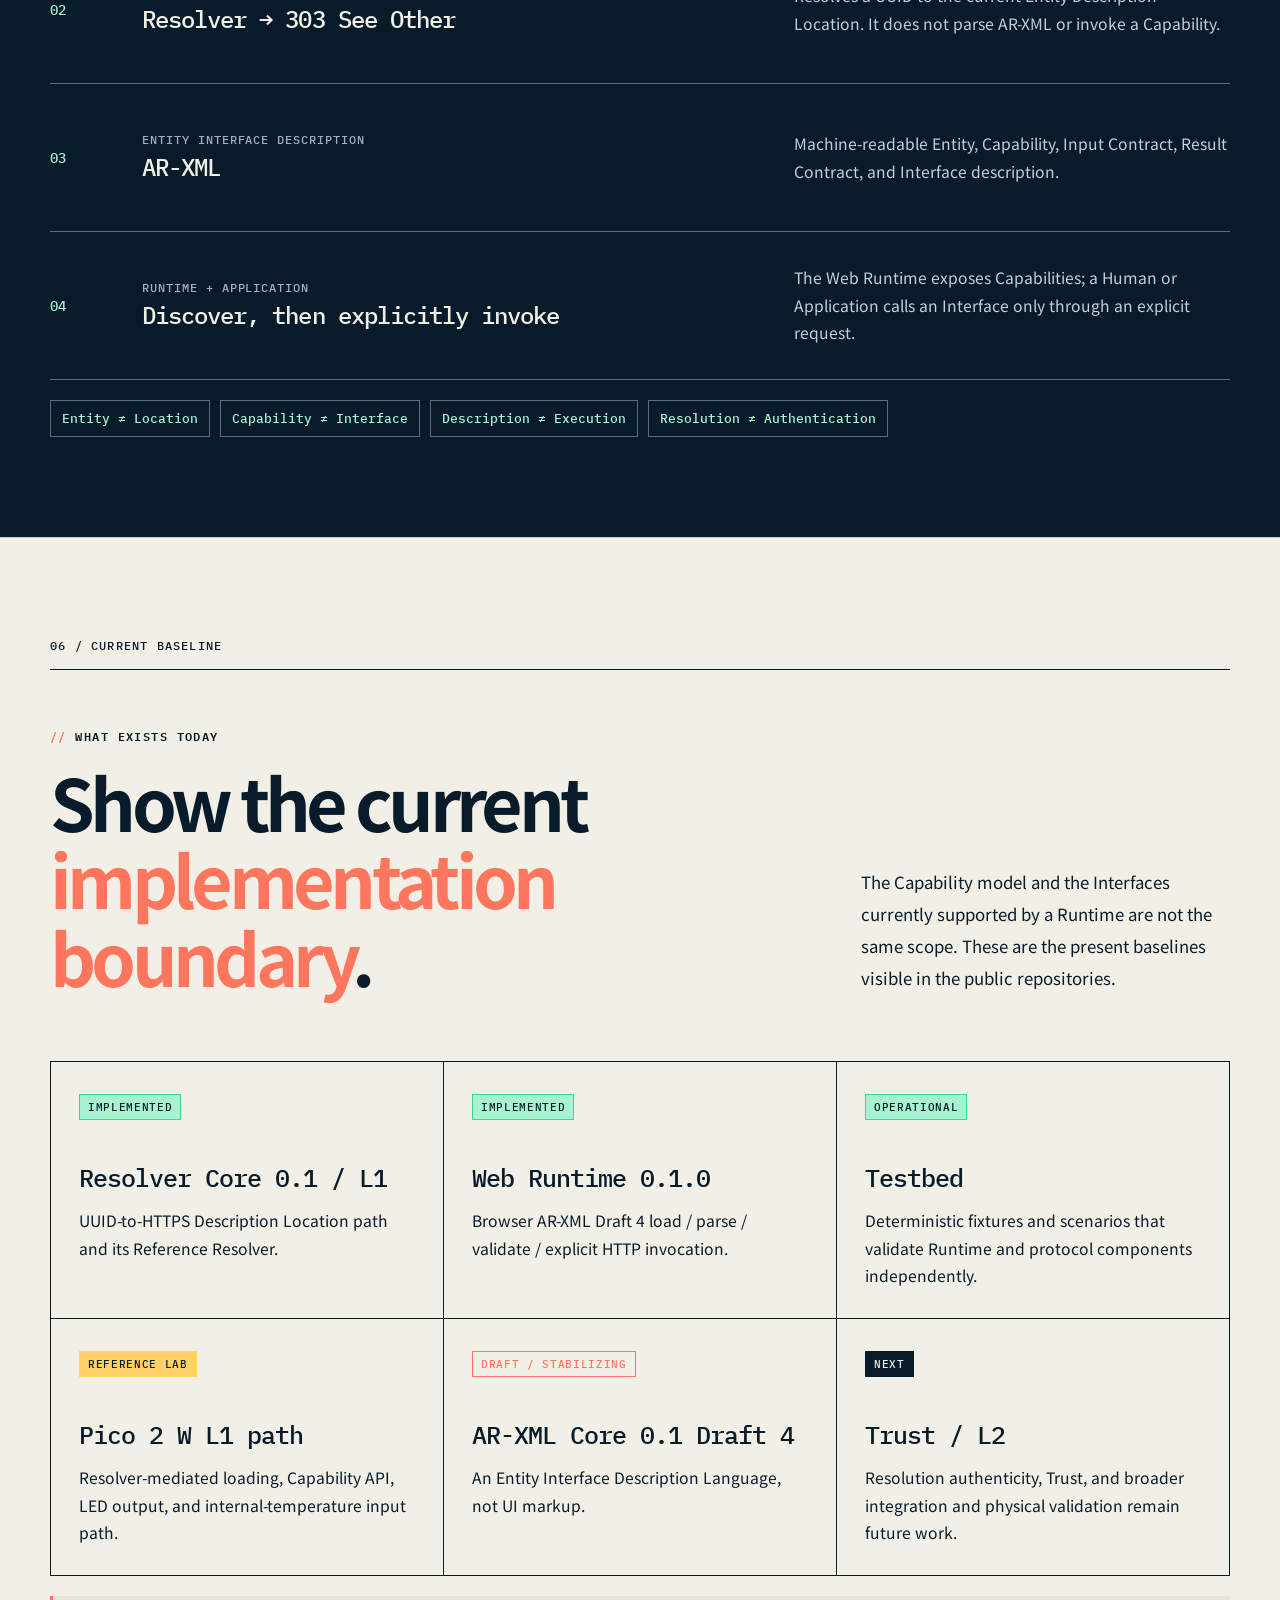
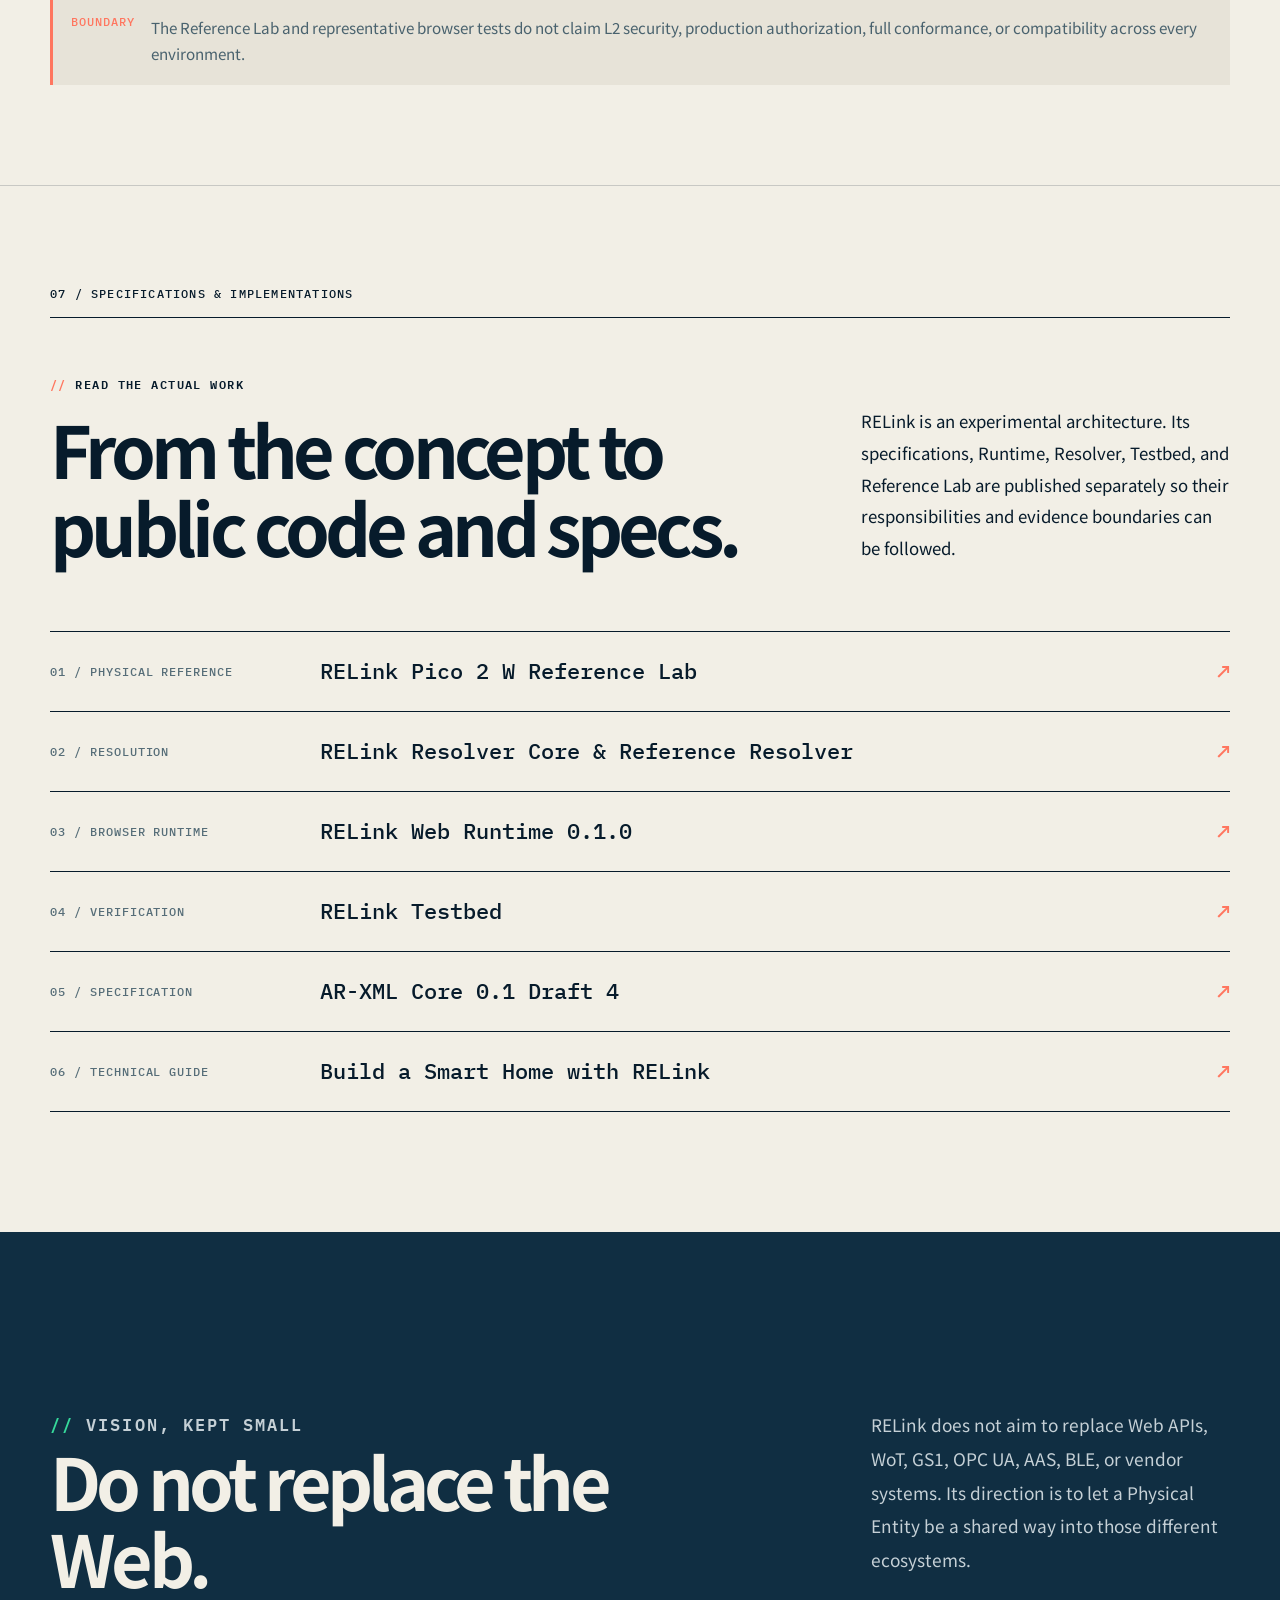
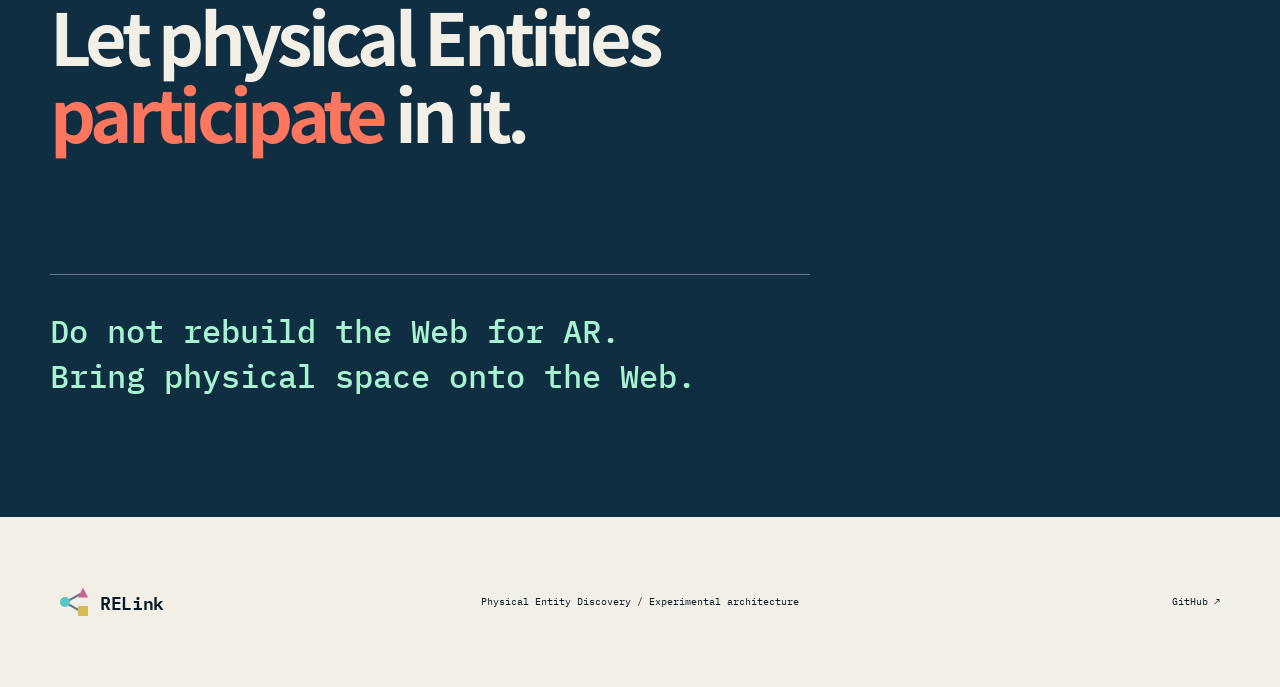
==== commit 8d8ef0bb: "Reframe site around physical entity discovery" ====
--- a/en/index.html
+++ b/en/index.html
@@ -3,7 +3,7 @@
   <head>
     <meta charset="UTF-8" />
     <meta name="viewport" content="width=device-width, initial-scale=1.0" />
-    <meta name="description" content="RELink is an open architecture for making real-world entities discoverable, understandable, and operable on the Web. The Resolver Core 0.1 L1 implementation baseline and Native / Container acceptance evidence are recorded; Trust / L2 design and broader validation are next." />
+    <meta name="description" content="RELink gives people and software a common Web path to discover what a physical Entity is, what it can do, and which Interfaces can be used." />
     <meta name="theme-color" content="#071b2b" />
     <link rel="canonical" href="https://ranmaru50.github.io/relink-site/en/" />
     <link rel="alternate" hreflang="ja" href="https://ranmaru50.github.io/relink-site/" />
@@ -11,137 +11,88 @@
     <link rel="icon" type="image/svg+xml" href="../favicon.svg" />
     <meta property="og:type" content="website" />
     <meta property="og:site_name" content="RELink" />
-    <meta property="og:title" content="RELink — Real Entity Link" />
-    <meta property="og:description" content="Resolver Core 0.1 L1 implementation baseline and Native / Container acceptance evidence are recorded. Trust / L2 design and broader validation are next." />
+    <meta property="og:title" content="RELink — Physical Entity Discovery" />
+    <meta property="og:description" content="A common path from physical Entities to their current Description and Capabilities, without replacing existing Web APIs or device protocols." />
     <meta property="og:url" content="https://ranmaru50.github.io/relink-site/en/" />
     <meta name="twitter:card" content="summary" />
-    <meta name="twitter:title" content="RELink — Real Entity Link" />
-    <meta name="twitter:description" content="Bringing real-world entities into the Web." />
-    <title>RELink — Real Entity Link</title>
+    <meta name="twitter:title" content="RELink — Physical Entity Discovery" />
+    <meta name="twitter:description" content="Discover what physical things are — and what they can do." />
+    <title>RELink — Physical Entity Discovery</title>
     <link rel="preconnect" href="https://fonts.googleapis.com" />
     <link rel="preconnect" href="https://fonts.gstatic.com" crossorigin />
     <link href="https://fonts.googleapis.com/css2?family=IBM+Plex+Mono:wght@400;500;600&family=Noto+Sans+JP:wght@400;500;600;700&display=swap" rel="stylesheet" />
     <link rel="stylesheet" href="../styles.css" />
     <script src="../script.js" defer></script>
   </head>
-  <body>
+  <body class="relink-home">
     <header class="site-header">
       <a class="brand" href="#top" aria-label="RELink home"><span class="brand-mark" aria-hidden="true"><i></i><i></i><i></i></span><span>RELink</span></a>
       <button class="menu-button" type="button" aria-expanded="false" aria-controls="site-nav">Menu</button>
       <nav id="site-nav" aria-label="Main navigation">
-        <a href="#concept">Concept</a>
-        <a href="#architecture">Architecture</a>
-        <a href="#validation">Validation</a>
-        <a class="guide-nav-link" href="smart-home.html">Guide ↗</a>
-        <a class="language-switch" href="../index.html">日本語 ↗</a>
-        <a href="#use-cases">Use cases</a>
-        <a href="#roadmap">Roadmap</a>
-        <a class="nav-cta" href="https://github.com/ranmaru50" rel="noreferrer">GitHub ↗</a>
+        <a href="#what">What</a><a href="#lab">Reference Lab</a><a href="#comparison">Comparison</a><a href="#how">How it works</a><a href="#projects">Projects</a><a class="guide-nav-link" href="smart-home.html">Guide ↗</a><a class="language-switch" href="../index.html">日本語 ↗</a>
       </nav>
     </header>
 
     <main id="top">
-      <section class="hero section-shell">
-        <div class="eyebrow"><span>OPEN ARCHITECTURE</span><span>RESOLVER 0.1 FROZEN · L1 BASELINE IMPLEMENTED</span></div>
-        <div class="hero-grid">
-          <div class="hero-copy">
-            <p class="kicker">REAL ENTITY LINK</p>
-            <h1>Bringing the<br /><em>real world</em> to a<br />Web that understands.</h1>
-            <p class="lead">RELink is an open architecture for connecting things, equipment, robots, and other real-world entities to the Web as discoverable, understandable, operable capabilities.</p>
-            <p class="lead-detail">The AR-XML Core Draft 4 Web Runtime baseline implements direct, Resolver, and Manifest URL loading, with representative paths validated in a real browser. The Resolver Core 0.1 L1 Reference Resolver and Web Runtime loading path are implemented, with Native / Container acceptance evidence recorded by the Testbed. Work now moves to Trust / L2 design and broader integration and physical validation.</p>
-            <div class="hero-actions">
-              <a class="button primary" href="#arxml-example">View AR-XML <span>↓</span></a>
-              <a class="button secondary guide-button" href="smart-home.html">Smart Home Guide <span>↗</span></a>
-            </div>
-          </div>
-
-          <div class="system-map" aria-label="RELink processing flow">
-            <div class="map-label">SYSTEM / 01</div>
-            <div class="map-track" aria-hidden="true"><span></span></div>
-            <div class="map-node node-source"><small>PHYSICAL</small><strong>Entity</strong><span>QR · NFC · URL · ID</span></div>
-            <div class="map-node node-resolver"><small>IDENTITY</small><strong>Resolver</strong><span>Identity → Location</span><mark class="node-status development">L1 BASELINE IMPLEMENTED</mark></div>
-            <div class="map-node node-runtime"><small>SEMANTICS</small><strong>Runtime</strong><span>Discover · Evaluate · Invoke</span><mark class="node-status experimental">L0 / L1 LOAD IMPLEMENTED</mark></div>
-            <div class="map-node node-capability"><small>ACTION</small><strong>Capability</strong><span>HTTP · Native · Extensions</span><mark class="node-status experimental">DRAFT</mark></div>
-          </div>
+      <section class="home-hero home-shell">
+        <div class="home-eyebrow"><span>PHYSICAL ENTITY DISCOVERY</span><span>L1 REFERENCE LAB · IMPLEMENTED BASELINE</span></div>
+        <div class="home-hero__grid">
+          <div><p class="home-kicker">WHAT RELINK DOES</p><h1>Discover what the thing<br />in front of you <em>is — and<br />what it can do</em>.</h1><p class="home-lead">RELink is a common discovery path for physical Entities. It starts from a Physical Anchor, reaches the current Entity Description, and presents Capabilities and usable Interfaces to both people and software.</p><p class="home-boundary">RELink is not a new IoT transport or Web API standard. It is a Physical Entity-side entry point to existing HTTP(S), WoT, BLE, MQTT, OPC UA, and vendor APIs.</p><div class="home-actions"><a class="home-button primary" href="#lab">See the physical Reference Lab <span>↓</span></a><a class="home-button secondary" href="smart-home.html">Read the implementation guide <span>↗</span></a></div></div>
+          <aside class="home-hero__questions" aria-label="Questions RELink answers"><p>THE DEVICE IS HERE.</p><h2>But software<br />does not yet know:</h2><ul><li><span>01</span>What is it?</li><li><span>02</span>What can it do?</li><li><span>03</span>Where is its current Interface?</li></ul><div><strong>RELink</strong><span> makes this discoverable.</span></div></aside>
         </div>
-        <div class="hero-footnote"><span>VALIDATED SCOPE</span><p>Representative Draft 4 processing paths passed in a real browser. Coverage remains intentionally bounded to those paths.</p></div>
       </section>
 
-      <section class="guide-entry section-shell" aria-labelledby="guide-entry-title">
-        <a class="guide-entry-card" href="smart-home.html">
-          <div class="guide-entry-meta"><span>NEW / TECHNICAL GUIDE</span><b>SEPARATE PAGE ↗</b></div>
-          <div class="guide-entry-body"><div><p class="kicker">BUILD A SMART HOME WITH RELINK</p><h2>Learn the implementation flow<br />through light and temperature.</h2><p>Follow the responsibilities of Resolver, AR-XML, Web Runtime, Application, and ordinary HTTPS APIs through one room.</p></div><div class="guide-entry-flow" aria-hidden="true"><span>Resolver</span><i>→</i><span>AR-XML</span><i>→</i><span>Runtime</span><i>→</i><strong>Light / Temperature</strong></div></div>
-          <div class="guide-entry-cta"><span>Architecture diagram · Draft 4 XML · Runtime API · Security boundary</span><strong>Read the guide ↗</strong></div>
-        </a>
+      <section id="what" class="home-section home-shell what-section">
+        <div class="home-index">01 / WHAT RELINK ADDS</div>
+        <div class="home-section-head"><div><p class="home-kicker">A COMMON ENTRY POINT</p><h2>Make the meaning<br /><em>after the URL</em> consistent.</h2></div><p>QR and NFC can already give someone a URL. The missing shared rule is whether that URL leads to a page, an API, an admin screen, a WoT TD, or an Entity Description — and how a Consumer discovers a Capability there.</p></div>
+        <div class="home-before-after"><article><small>EXISTING WEB IS ENOUGH FOR</small><strong>Physical object → QR / NFC → URL</strong><p>A stable URL and ordinary HTTP redirect can reach a current location. They do not standardize the meaning or Capabilities at that location.</p></article><article class="home-before-after__result"><small>RELINK ADDS</small><strong>Physical Anchor → Entity → Capability → Interface</strong><p>RELink defines a path from a physical Anchor to the current Description and semantic Capabilities. Existing technologies can still execute the work.</p></article></div>
+        <div class="discovery-map" aria-label="RELink discovery flow"><div><small>PHYSICAL PRESENCE</small><strong>Physical<br />Entity</strong></div><i>→</i><div><small>STABLE ENTRY</small><strong>Physical<br />Anchor</strong></div><i>→</i><div><small>INDIRECTION</small><strong>Resolver<br /><span>303</span></strong></div><i>→</i><div><small>DESCRIPTION</small><strong>Entity<br />Description</strong></div><i>→</i><div><small>MEANING</small><strong>Capability</strong></div><i>→</i><div><small>EXECUTION</small><strong>Existing<br />Interface</strong></div></div>
       </section>
 
-      <section id="concept" class="manifesto section-shell">
-        <div class="section-index">01 / CONCEPT</div>
-        <div class="manifesto-grid"><h2>Link the<br /><em>capability</em>,<br />not just the page.</h2><div class="manifesto-copy"><p>Today’s Web can link to a page about a thing. It does not provide one shared way to describe what that thing can do now, how to call it, or what it requires.</p><p>RELink connects entity meaning and execution interfaces while keeping them separate. An application or agent can discover a capability and choose an appropriate way to invoke it without a device-specific integration.</p></div></div>
-        <div class="principle-grid"><article><span>01</span><h3>Entity ≠ Location</h3><p>Separate the identity of an entity from the URL of its current description.</p></article><article><span>02</span><h3>Capability ≠ Interface</h3><p>Keep “what can be done” separate from “how it is invoked.”</p></article><article><span>03</span><h3>Semantics before Platform</h3><p>Share meaning across browsers, robots, mobile clients, and other runtimes.</p></article></div>
+      <section id="lab" class="home-section home-shell lab-section">
+        <div class="home-index light">02 / REFERENCE LAB</div>
+        <div class="home-section-head"><div><p class="home-kicker mint">PHYSICAL PATH</p><h2>Not only a concept:<br />connect it to a <em>Pico 2 W</em>.</h2></div><p>The RELink Pico 2 W Reference Lab connects an existing Resolver, AR-XML, Web Runtime, Capability API, gateway, and physical device while preserving their separate responsibilities.</p></div>
+        <div class="lab-proof"><article class="lab-proof__chain"><small>DISCOVERY / DESCRIPTION PLANE</small><div><span>Anchor</span><i>→</i><span>Resolver</span><i>→</i><span>AR-XML</span><i>→</i><strong>Web Runtime</strong></div><p><code>load()</code> retrieves, interprets, and exposes a Description. It does not operate a device.</p></article><article class="lab-proof__chain"><small>EXPLICIT EXECUTION PLANE</small><div><span>Human / Web App</span><i>→</i><span>RuntimeCapability.<wbr />invoke()</span><i>→</i><span>Capability API</span><i>→</i><strong>Pico 2 W</strong></div><p>Only an explicit <code>invoke()</code> request reaches the physical Entity through the Capability API.</p></article></div>
+        <div class="lab-grid"><article><small>PHYSICAL OUTPUT</small><h3>Onboard LED</h3><p>A physical path for LED ON / OFF through <code>light.setState</code>.</p></article><article><small>PHYSICAL INPUT</small><h3>RP2350 temperature</h3><p>Internal temperature reading through <code>temperature.read</code>. It is not a claim of accurate room-temperature measurement.</p></article><article><small>IMPLEMENTATION BOUNDARY</small><h3>Not L2 or production security</h3><p>This covers an explicit-execution L1 reference path, not Trust, authorization, full conformance, or production security.</p></article></div>
+        <a class="home-link light-link" href="https://github.com/ranmaru50/relink-reference-lab" rel="noreferrer">Read the Reference Lab scope and acceptance notes <span>↗</span></a>
       </section>
 
-      <section id="architecture" class="architecture section-shell">
-        <div class="section-index light">02 / ARCHITECTURE</div>
-        <div class="architecture-head"><div><p class="kicker mint">HOW IT WORKS</p><h2>Small parts,<br />clear responsibilities.</h2></div><p>RELink is not one large service. It separates description, runtime, resolution, test infrastructure, and trust. Status labels reflect the current state visible in the public repositories.</p></div>
-        <div class="architecture-legend" aria-label="Development status legend"><span><i class="legend-dot implemented"></i>Implemented</span><span><i class="legend-dot development"></i>In development</span><span><i class="legend-dot planned"></i>Planned</span><span><i class="legend-dot future"></i>Future</span></div>
-        <div class="architecture-stack">
-          <article class="layer arxml"><span class="layer-no">A</span><div><small>ENTITY INTERFACE DESCRIPTION</small><h3>AR-XML</h3></div><p>A language for Entity categories, Profiles, Capabilities, Inputs, Results, Requirements, and Interfaces. It is not UI markup.</p><b>Core 0.1 / Draft 4</b><span class="phase-badge experimental">DRAFT / STABILIZING</span></article>
-          <article class="layer runtime"><span class="layer-no">B</span><div><small>EXECUTION</small><h3>Web Runtime</h3></div><p>Loads and interprets AR-XML, then exposes Capabilities. Direct, Resolver, and Manifest URL loading are implemented; invocation still requires an explicit Human or Application request.</p><b>L0 / L1 load · Representative browser E2E passed</b><span class="phase-badge implemented">BASELINE IMPLEMENTED</span></article>
-          <article class="layer testbed"><span class="layer-no">C</span><div><small>CONFIDENCE</small><h3>Testbed</h3></div><p>An independent, deterministic environment for AR-XML runtimes and future RELink protocol components, with Resolver/Manifest and security acceptance runners.</p><b>Fixtures · Scenarios · Acceptance observations</b><span class="phase-badge implemented">OPERATIONAL</span></article>
-          <article class="layer resolver"><span class="layer-no">D</span><div><small>RESOLUTION</small><h3>Resolver</h3></div><p>The L1 layer that resolves an Anchor UUID to the current HTTPS Description Location. Frozen 0.1 specifications, the Apache/PHP/SQLite Reference Resolver, and Native / Container acceptance evidence form the implemented baseline.</p><b>303 · Lifecycle · L1 baseline</b><span class="phase-badge implemented">L1 BASELINE IMPLEMENTED</span></article>
-          <article class="layer trust"><span class="layer-no">E</span><div><small>METADATA / TRUST</small><h3>Manifest / Trust</h3></div><p>Manifest 0.1 and its Extension Policy are frozen. Signatures, trust chains, and authority mechanisms remain later work.</p><b>Manifest ≠ Trust</b><span class="phase-badge development">MANIFEST FROZEN · TRUST FUTURE</span></article>
-        </div>
-        <div class="role-separation" aria-label="AR-XML and RELink responsibility separation"><article><small>AR-XML</small><strong>Entity Interface Description</strong><p>Describes what an Entity is and which Capabilities, inputs, outputs, requirements, and Interfaces it has.</p></article><article><small>RELink</small><strong>Resolution · Identity · Trust</strong><p>Brings Physical Entities into that model and handles durable identity, current location, and future trust.</p></article></div>
-        <p class="identity-note"><span>DESIGN RULE</span> Retrieval URL <b>≠</b> Canonical Entity Identity</p>
+      <section id="comparison" class="home-section home-shell comparison-section">
+        <div class="home-index">03 / EXISTING TECHNOLOGIES</div>
+        <div class="home-section-head"><div><p class="home-kicker">COMPLEMENT, NOT REPLACEMENT</p><h2>Do not replace existing tech.<br />Connect it from the <em>Entity</em>.</h2></div><p>RELink does not attempt to unify each transport, API, Thing Description, or product identifier. Its role is to provide a common entry from a Physical Entity to those existing technologies.</p></div>
+        <div class="comparison-table" role="region" aria-label="How RELink relates to existing technologies" tabindex="0"><table><thead><tr><th>Technology</th><th>Main concern</th><th>Relation to RELink</th></tr></thead><tbody><tr><th>QR / NFC URL</th><td>Move from a physical object to a URL</td><td>Does not standardize the meaning or Capabilities at the URL</td></tr><tr><th>GS1</th><td>Identify products and logistics objects</td><td>Operational Capability discovery is not its main concern</td></tr><tr><th>WoT TD</th><td>Describe Thing interactions</td><td>Different from a physical path to the current TD</td></tr><tr><th>OpenAPI</th><td>Describe one Web API and its data</td><td>Does not model a Physical Entity or Anchor</td></tr><tr><th>MQTT / OPC UA / BLE</th><td>Messaging, industry, or proximity communication</td><td>Can become a Capability Interface</td></tr><tr class="comparison-table__focus"><th>RELink</th><td>Common resolution from a Physical Entity to a Capability</td><td>Uses existing APIs and transports where appropriate</td></tr></tbody></table></div>
+        <p class="home-note"><span>EXAMPLE</span> One <code>light.setState</code> Capability may offer HTTPS POST, WoT TD, BLE, or a vendor-specific adapter. The current Web Runtime is HTTP(S)-centred; that is an implementation boundary, not a restriction of the RELink architecture.</p>
       </section>
 
-      <section id="validation" class="validation section-shell">
-        <div class="section-index">03 / BROWSER VALIDATION</div>
-        <div class="validation-head"><div><p class="kicker">REPRESENTATIVE E2E PASS</p><h2>Representative paths,<br />verified in a browser.</h2></div><p>Representative AR-XML Core Draft 4 paths have been tested with the RELink Testbed and Web Runtime Test Harness in an external browser environment. The scope is intentionally limited to the cases executed.</p></div>
-        <ol class="validation-flow" aria-label="Browser-validated processing path"><li><span>01</span><strong>Retrieve AR-XML</strong></li><li><span>02</span><strong>Parse Draft 4</strong></li><li><span>03</span><strong>Discover Capability</strong></li><li><span>04</span><strong>Explicit Invocation</strong></li><li><span>05</span><strong>HTTP GET / POST</strong></li><li><span>06</span><strong>CORS / Preflight</strong></li><li><span>07</span><strong>Interpret Response</strong></li><li><span>08</span><strong>Map Result / Error</strong></li></ol>
-        <div class="validation-roles"><article><small>TEST CONDITIONS</small><h3>RELink Testbed</h3><p>Provides deterministic fixtures, protocol scenarios, and observations independently of the Runtime implementation.</p></article><article><small>HUMAN-OPERATED DRIVER</small><h3>Web Runtime Test Harness</h3><p>A browser application where a person selects and runs cases, then checks Runtime behavior against observed results.</p></article><article><small>IMPLEMENTATION UNDER TEST</small><h3>Web Runtime</h3><p>Processes AR-XML and invokes a Capability only after an explicit Consumer request. It does not depend on the Testbed.</p></article></div>
-        <p class="validation-boundary"><span>BOUNDARY</span><strong>Representative E2E PASS</strong><b>≠</b><strong>All specification paths validated</strong></p>
-        <div class="l1-baseline" aria-label="L0, L1, and L2 status"><article><small>L0</small><strong>Direct AR-XML loading</strong><span class="phase-badge implemented">IMPLEMENTED</span></article><article><small>L1</small><strong>Resolver-mediated loading</strong><span class="phase-badge implemented">IMPLEMENTED</span><p>Reference Resolver · Native / Container evidence recorded</p></article><article><small>L2</small><strong>Resolution authenticity / Trust</strong><span class="phase-badge planned">PLANNED / DESIGN</span></article></div>
+      <section id="who" class="home-section home-shell audience-section">
+        <div class="home-index">04 / WHEN RELINK HELPS</div>
+        <div class="home-section-head"><div><p class="home-kicker">USE IT WHEN DISCOVERY MATTERS</p><h2>Use it when discovering<br />the <em>Entity</em> matters.</h2></div><p>For one device, one application, and one known API, a direct REST API is simpler. RELink is not an extra layer for that situation.</p></div>
+        <div class="audience-grid"><article><small>APPLICATION / WEB</small><h3>Use Entities without prior API knowledge</h3><p>Developers who want to discover a Capability rather than embed every individual API in advance.</p></article><article><small>DEVICE / PRODUCT</small><h3>Add an entry point without replacing existing work</h3><p>Vendors who want to retain APIs, SDKs, WoT, BLE, or MQTT and add a Physical Anchor plus Discovery.</p></article><article><small>SYSTEM INTEGRATION</small><h3>Integrate vendors by meaning</h3><p>People who need to connect devices by Entity and Capability across transport and product differences.</p></article><article><small>AGENT / AUTOMATION</small><h3>Obtain machine-readable options</h3><p>Developers who need to discover what an Entity can do, then apply application policy before explicit invocation.</p></article></div>
       </section>
 
-      <section id="arxml-example" class="example section-shell">
-        <div class="section-index">04 / AR-XML EXAMPLE</div>
-        <div class="example-head"><div><p class="kicker">CONCRETE CONTRACT</p><h2>Separate what it can do<br />from how to call it.</h2></div><p>This example connects the semantic Capability “read temperature” to an HTTP GET Interface. The meaning stays the same when the Interface changes.</p></div>
-        <div class="example-grid"><pre class="code-panel" aria-label="AR-XML temperature capability example"><code><span class="code-muted">&lt;ar-entity
-  xmlns="https://relink.dev/ns/arxml/core/0.1"
-  version="0.1"&gt;</span>
-  &lt;capabilities&gt;
-    &lt;capability
-      id="<span class="code-value">temperature</span>"
-      type="<span class="code-value">https://example.org/capabilities/temperature/read/1</span>"&gt;
-      &lt;result&gt;
-        &lt;outputs&gt;
-          &lt;output name="<span class="code-value">temperature</span>" type="<span class="code-value">number</span>" /&gt;
-        &lt;/outputs&gt;
-      &lt;/result&gt;
-      &lt;interfaces&gt;
-        &lt;interface type="<span class="code-value">http</span>" method="<span class="code-value">GET</span>" endpoint="<span class="code-value">/api/temperature</span>" /&gt;
-      &lt;/interfaces&gt;
-    &lt;/capability&gt;
-  &lt;/capabilities&gt;
-<span class="code-muted">&lt;/ar-entity&gt;</span></code></pre><dl class="contract-summary"><div><dt>LOCAL ID</dt><dd><strong>temperature</strong><span>Short document-local reference</span></dd></div><div class="semantic-id"><dt>SEMANTIC CAPABILITY ID</dt><dd><code>https://example.org/capabilities/<wbr>temperature/read/1</code><span>Global identifier for the Capability meaning</span></dd></div><div><dt>RETURNS</dt><dd><strong>number</strong><span>The temperature Output</span></dd></div><div><dt>HOW</dt><dd><strong>HTTP GET</strong><span>Interface calling /api/temperature</span></dd></div><div class="contract-principle"><dt>PRINCIPLE</dt><dd>Capability <b>≠</b> Interface</dd></div></dl></div>
-        <a class="text-link" href="https://github.com/ranmaru50/relink-web-runtime/blob/main/docs/specs/arxml-core-0.1-draft4.md" rel="noreferrer">Read AR-XML Core 0.1 Draft 4 <span>↗</span></a>
+      <section id="how" class="home-section home-shell how-section">
+        <div class="home-index light">05 / HOW IT WORKS</div>
+        <div class="home-section-head"><div><p class="home-kicker mint">SMALL, SEPARATE RESPONSIBILITIES</p><h2>Do not make discovery<br />and execution the <em>same thing</em>.</h2></div><p>The smallest Web-native baseline is Physical Anchor, UUID, Resolver, HTTPS, and Entity Description. The Resolver stays deliberately small and never calls an Interface.</p></div>
+        <div class="how-flow"><div class="how-row"><span>01</span><div><small>STABLE PHYSICAL REFERENCE</small><strong>Physical Anchor / UUID</strong></div><p>A stable physical entry to an Entity, suitable for QR, NFC, and similar media.</p></div><div class="how-row"><span>02</span><div><small>DNS-LIKE INDIRECTION</small><strong>Resolver → 303 See Other</strong></div><p>Resolves a UUID to the current Entity Description Location. It does not parse AR-XML or invoke a Capability.</p></div><div class="how-row"><span>03</span><div><small>ENTITY INTERFACE DESCRIPTION</small><strong>AR-XML</strong></div><p>Machine-readable Entity, Capability, Input Contract, Result Contract, and Interface description.</p></div><div class="how-row"><span>04</span><div><small>RUNTIME + APPLICATION</small><strong>Discover, then explicitly invoke</strong></div><p>The Web Runtime exposes Capabilities; a Human or Application calls an Interface only through an explicit request.</p></div></div>
+        <div class="principles-strip"><span>Entity ≠ Location</span><span>Capability ≠ Interface</span><span>Description ≠ Execution</span><span>Resolution ≠ Authentication</span></div>
       </section>
 
-      <section class="journey section-shell"><div class="section-index">05 / CURRENT &amp; TARGET FLOW</div><div class="journey-head"><div><p class="kicker">CURRENT &amp; TARGET</p><h2>Today’s baseline,<br />tomorrow’s full flow.</h2></div><p>These two flows distinguish what the Web Runtime can run today from the architecture that starts with a Physical Anchor.</p></div><div class="journey-modes"><article class="journey-mode current"><div class="journey-mode-head"><div><span>01 / CURRENT BASELINE</span><h3>Run from an AR-XML URL</h3></div><mark>BASELINE VALIDATED</mark></div><p>The current Web Runtime path. Loading AR-XML does not execute a Capability. A Human or Application discovers a Capability and explicitly requests invocation.</p><div class="journey-flow" aria-label="Current baseline"><span><small>LOAD</small>AR-XML URL</span><i>→</i><span><small>DISCOVER</small>Web Runtime</span><i>→</i><span><small>REQUEST</small>Human / Application</span><i>→</i><strong><small>INVOKE</small>Capability</strong></div></article><article class="journey-mode target"><div class="journey-mode-head"><div><span>02 / L1 IMPLEMENTED BASELINE</span><h3>Resolve from a Physical Anchor</h3></div><mark>L1 BASELINE IMPLEMENTED</mark></div><p>The Resolver Core 0.1 and Reference Resolver implement this L1 flow. An Anchor UUID resolves to the current HTTPS Description Location, which is handed to the Runtime; Native / Container acceptance evidence is recorded by the Testbed.</p><div class="journey-flow" aria-label="Resolver L1 baseline"><span><small>TOUCH</small>Anchor</span><i>→</i><span class="resolver-step"><small>RESOLVE</small>Resolver</span><i>→</i><span><small>LOAD</small>AR-XML</span><i>→</i><span><small>EXECUTE</small>Runtime</span><i>→</i><strong><small>RESULT</small>Capability</strong></div></article></div><p class="journey-note"><span>BOUNDARY</span> The L1 implementation baseline is complete, with acceptance evidence limited to applicable Resolver-side targets. Broader Consumer integration and physical validation are next. Direct AR-XML loading remains the L0 path.</p></section>
+      <section class="home-section home-shell implementation-section">
+        <div class="home-index">06 / CURRENT BASELINE</div>
+        <div class="home-section-head"><div><p class="home-kicker">WHAT EXISTS TODAY</p><h2>Show the current<br /><em>implementation boundary</em>.</h2></div><p>The Capability model and the Interfaces currently supported by a Runtime are not the same scope. These are the present baselines visible in the public repositories.</p></div>
+        <div class="status-grid"><article><span class="status-pill done">IMPLEMENTED</span><h3>Resolver Core 0.1 / L1</h3><p>UUID-to-HTTPS Description Location path and its Reference Resolver.</p></article><article><span class="status-pill done">IMPLEMENTED</span><h3>Web Runtime 0.1.0</h3><p>Browser AR-XML Draft 4 load / parse / validate / explicit HTTP invocation.</p></article><article><span class="status-pill done">OPERATIONAL</span><h3>Testbed</h3><p>Deterministic fixtures and scenarios that validate Runtime and protocol components independently.</p></article><article><span class="status-pill lab">REFERENCE LAB</span><h3>Pico 2 W L1 path</h3><p>Resolver-mediated loading, Capability API, LED output, and internal-temperature input path.</p></article><article><span class="status-pill draft">DRAFT / STABILIZING</span><h3>AR-XML Core 0.1 Draft 4</h3><p>An Entity Interface Description Language, not UI markup.</p></article><article><span class="status-pill next">NEXT</span><h3>Trust / L2</h3><p>Resolution authenticity, Trust, and broader integration and physical validation remain future work.</p></article></div>
+        <p class="implementation-boundary"><span>BOUNDARY</span> The Reference Lab and representative browser tests do not claim L2 security, production authorization, full conformance, or compatibility across every environment.</p>
+      </section>
 
-      <section class="security-scope section-shell"><div class="section-index">06 / SECURITY SCOPE</div><div class="security-grid"><article class="security-current"><span class="phase-badge implemented">VALIDATED BASELINE</span><small>L0 / DIRECT RETRIEVAL</small><h2>AR-XML URL<br />→ Runtime</h2><p>Direct AR-XML retrieval and the normal browser network-security boundary have been validated.</p></article><article class="security-next"><span class="phase-badge implemented">L1 BASELINE IMPLEMENTED</span><small>L1 / RESOLUTION</small><h2>Anchor<br />→ Resolver</h2><p>The HTTPS resolution path and Resolver-mediated Runtime loading are implemented, with applicable Native / Container acceptance evidence recorded. Broader integration and physical validation remain ahead.</p><div class="security-flow">Anchor → Resolver → Canonical Entity Identity → AR-XML Location → HTTPS → Runtime</div></article></div><p class="security-note">L2 is future resolution authenticity / Trust work. Manifest 0.1 optional integrity metadata does not establish Trust or Authentication.</p></section>
+      <section id="projects" class="home-section home-shell projects-section">
+        <div class="home-index">07 / SPECIFICATIONS &amp; IMPLEMENTATIONS</div>
+        <div class="home-section-head"><div><p class="home-kicker">READ THE ACTUAL WORK</p><h2>From the concept to<br />public code and specs.</h2></div><p>RELink is an experimental architecture. Its specifications, Runtime, Resolver, Testbed, and Reference Lab are published separately so their responsibilities and evidence boundaries can be followed.</p></div>
+        <div class="project-links"><a href="https://github.com/ranmaru50/relink-reference-lab" rel="noreferrer"><span>01 / PHYSICAL REFERENCE</span><strong>RELink Pico 2 W Reference Lab</strong><b>↗</b></a><a href="https://github.com/ranmaru50/relink-resolver" rel="noreferrer"><span>02 / RESOLUTION</span><strong>RELink Resolver Core &amp; Reference Resolver</strong><b>↗</b></a><a href="https://github.com/ranmaru50/relink-web-runtime" rel="noreferrer"><span>03 / BROWSER RUNTIME</span><strong>RELink Web Runtime 0.1.0</strong><b>↗</b></a><a href="https://github.com/ranmaru50/relink-testbed" rel="noreferrer"><span>04 / VERIFICATION</span><strong>RELink Testbed</strong><b>↗</b></a><a href="https://github.com/ranmaru50/relink-web-runtime/blob/main/docs/specs/arxml-core-0.1-draft4.md" rel="noreferrer"><span>05 / SPECIFICATION</span><strong>AR-XML Core 0.1 Draft 4</strong><b>↗</b></a><a href="smart-home.html"><span>06 / TECHNICAL GUIDE</span><strong>Build a Smart Home with RELink</strong><b>↗</b></a></div>
+      </section>
 
-      <section id="use-cases" class="use-cases section-shell"><div class="section-index">07 / USE CASES</div><div class="use-cases-head"><div><p class="kicker">FROM LINK TO ACTION</p><h2>Different entities,<br />one shared flow.</h2></div><p>RELink standardizes the path from finding an entity to understanding its capabilities, checking conditions, and invoking an operation—not a product-specific control surface.</p></div><div class="use-case-list"><article class="use-case featured"><div class="use-case-meta"><span>UC / 01</span><b>PUBLIC EQUIPMENT</b></div><div class="use-case-title"><span class="use-case-icon" aria-hidden="true">◎</span><div><small>TOUCH TO USE</small><h3>Operate equipment<br />where you find it</h3></div></div><p>Touch a QR code or NFC tag on shared equipment to discover available actions and requirements without finding a device-specific app.</p><div class="use-case-flow" aria-label="From QR or NFC to equipment operation"><span>QR / NFC</span><i>→</i><span>Resolve</span><i>→</i><span>Available actions</span><i>→</i><strong>Operate</strong></div><ul><li>Meeting rooms</li><li>Chargers</li><li>Shared equipment</li></ul></article><article class="use-case"><div class="use-case-meta"><span>UC / 02</span><b>FIELD SERVICE</b></div><div class="use-case-title"><span class="use-case-icon" aria-hidden="true">△</span><div><small>IDENTIFY &amp; INSPECT</small><h3>Identify an asset<br />and run diagnostics</h3></div></div><p>A technician reaches the correct Entity from a physical Anchor and invokes its diagnostic Capability without guessing its model or location.</p><div class="use-case-flow"><span>Asset ID</span><i>→</i><span>Entity</span><i>→</i><strong>Diagnostics</strong></div><ul><li>Maintenance</li><li>Inspection</li><li>Remote support</li></ul></article><article class="use-case"><div class="use-case-meta"><span>UC / 03</span><b>ROBOTICS</b></div><div class="use-case-title"><span class="use-case-icon" aria-hidden="true">◇</span><div><small>MULTI-VENDOR CONTROL</small><h3>Discover capabilities<br />across robots</h3></div></div><p>A controller discovers semantic capabilities such as movement, grasping, or measurement, then chooses an HTTP or ROS binding.</p><div class="use-case-flow"><span>Discover</span><i>→</i><span>Choose binding</span><i>→</i><strong>Invoke</strong></div><ul><li>Transport</li><li>Collaborative robots</li><li>R&amp;D</li></ul></article><article class="use-case"><div class="use-case-meta"><span>UC / 04</span><b>AI AGENTS</b></div><div class="use-case-title"><span class="use-case-icon" aria-hidden="true">✣</span><div><small>SEMANTIC ACTION</small><h3>Understand conditions<br />before acting</h3></div></div><p>An AI Agent can read inputs, outputs, and requirements, then choose a Capability through the Runtime without a device-specific integration.</p><div class="use-case-flow"><span>Inspect</span><i>→</i><span>Evaluate</span><i>→</i><strong>Act</strong></div><ul><li>Automation</li><li>MCP binding</li><li>Agents</li></ul></article></div><p class="use-case-note"><span>COMMON MODEL</span> The same AR-XML semantics are intended to work across Web, Python, Kotlin, and other runtimes.</p></section>
-
-      <section id="positioning" class="positioning section-shell"><div class="section-index">08 / POSITIONING</div><div class="positioning-head"><div><p class="kicker">RELATED TECHNOLOGIES</p><h2>Layer meaning and identity<br />onto the existing Web.</h2></div><p>RELink does not replace HTTP or Web APIs. It uses existing technologies as execution mechanisms while connecting Physical Entity identity to semantic Capabilities.</p></div><div class="technology-list"><article><span class="tech-name">HTTP / REST</span><p>Transport and invocation mechanism.</p><b>Used by RELink</b></article><article><span class="tech-name">OpenAPI</span><p>Describes operations and data for an individual Web API.</p><b>AR-XML describes Entity capabilities</b></article><article><span class="tech-name">WoT TD</span><p>Neighboring work describing Thing properties, actions, and events.</p><b>Identity / Resolver separation</b></article><article><span class="tech-name">GS1 Digital Link</span><p>Connects identifiers to Web information resources.</p><b>Can complement Physical Anchors</b></article><article><span class="tech-name">MCP</span><p>Connects AI applications and tools.</p><b>Future execution binding</b></article></div><p class="positioning-note">This is a current architectural position, not a compatibility or conformance claim.</p></section>
-
-      <section id="roadmap" class="roadmap section-shell"><div class="section-index light">09 / ROADMAP</div><div class="roadmap-head"><div><p class="kicker coral">L1 BASELINE IMPLEMENTED</p><h2>From Resolver specs<br />to Trust / L2 design.</h2></div><p>Resolver and Manifest 0.1 specifications are frozen baselines. The Reference Resolver, Web Runtime L1 loading, and Native / Container acceptance evidence are recorded. Next comes Trust / L2 design and broader integration and physical validation.</p></div><div class="milestones"><article class="milestone active completed"><span class="status">COMPLETED</span><div class="milestone-id">M1</div><h3>Draft 4 Baseline</h3><p>Connected Web Runtime, Testbed, and Test Harness; validated representative paths in a browser.</p><ul><li>Core Draft 4</li><li>GET / POST / CORS</li><li>Result / Error Mapping</li></ul></article><article class="milestone active completed"><span class="status">COMPLETED</span><div class="milestone-id">M2</div><h3>Independent Testbed</h3><p>Provided deterministic fixtures, protocol scenarios, and observations independently of the Runtime.</p><ul><li>Draft 4 fixtures</li><li>Protocol scenarios</li><li>Browser Harness</li></ul></article><article class="milestone active completed"><span class="status">COMPLETED</span><div class="milestone-id">M3</div><h3>Reference Resolver / L1</h3><p>Connected the Frozen 0.1 reference implementation to Testbed and Web Runtime, recording applicable Native / Container acceptance evidence.</p><ul><li>Core / Lifecycle / Manifest frozen</li><li>Apache / PHP / SQLite reference</li><li>Web Runtime L1 loading</li><li>Resolver acceptance evidence</li></ul></article><article class="milestone next"><span class="status">NEXT</span><div class="milestone-id">M4</div><h3>Trust / L2 &amp; Expansion</h3><p>Design future resolution authenticity / Trust, broader integration, a low-cost physical E2E environment, and Core stabilization.</p><ul><li>Trust / L2 design</li><li>Broader integration validation</li><li>Physical E2E reference environment</li><li>AR-XML Core stabilization</li></ul></article></div></section>
-
-      <section id="projects" class="open-section section-shell"><div class="open-panel"><div class="section-index">10 / EXPLORE THE PROJECT</div><p class="kicker">OPEN BY DESIGN</p><h2>From the explanation<br />to the implementation.</h2><p>Representative Draft 4 paths have passed in a real browser. The Resolver project now publishes frozen 0.1 specifications, a reference implementation, and recorded acceptance evidence as the project moves toward Trust / L2 design and broader validation.</p><div class="project-grid"><a class="project-card resolver-project" href="https://github.com/ranmaru50/relink-resolver" rel="noreferrer"><span class="phase-badge implemented">L1 BASELINE IMPLEMENTED</span><small>01 / RESOLVE</small><h3>RELink Resolver</h3><p>Frozen 0.1 baselines for Resolver Core, Lifecycle, Manifest, Conformance Catalog, and Web Runtime Integration Contract, plus the Apache/PHP/SQLite reference implementation and acceptance fixtures.</p><b>Explore Resolver project ↗</b></a><a class="project-card" href="https://github.com/ranmaru50/relink-web-runtime" rel="noreferrer"><span class="phase-badge implemented">BASELINE IMPLEMENTED</span><small>02 / EXECUTE</small><h3>Web Runtime</h3><p>Interprets AR-XML Draft 4 in the browser, including Resolver-mediated loading, and invokes HTTP Capabilities only on an explicit Consumer request.</p><b>Explore repository ↗</b></a><a class="project-card" href="https://github.com/ranmaru50/relink-testbed" rel="noreferrer"><span class="phase-badge implemented">OPERATIONAL</span><small>03 / VERIFY</small><h3>Testbed</h3><p>An independent deterministic environment for Runtime and protocol-component validation, with recorded Native / Container Resolver acceptance evidence.</p><b>Explore repository ↗</b></a><a class="project-card" href="https://github.com/ranmaru50/relink-web-runtime#web-runtime-test-harness" rel="noreferrer"><span class="phase-badge implemented">BROWSER TESTED</span><small>04 / DRIVE</small><h3>Test Harness</h3><p>A human-operated browser UI for comparing Runtime results, errors, and Testbed observations.</p><b>Read usage guide ↗</b></a><a class="project-card" href="https://github.com/ranmaru50/relink-web-runtime/blob/main/docs/specs/arxml-core-0.1-draft4.md" rel="noreferrer"><span class="phase-badge experimental">DRAFT 4</span><small>05 / READ</small><h3>AR-XML Core</h3><p>The current information model for Entity, Capability, Result, Requirement, and Interface.</p><b>Read specification ↗</b></a></div></div></section>
+      <section id="vision" class="vision-section home-shell"><div><p class="home-kicker mint">VISION, KEPT SMALL</p><h2>Do not replace the Web.<br />Let physical Entities <em>participate</em> in it.</h2></div><p>RELink does not aim to replace Web APIs, WoT, GS1, OPC UA, AAS, BLE, or vendor systems. Its direction is to let a Physical Entity be a shared way into those different ecosystems.</p><blockquote>Do not rebuild the Web for AR.<br />Bring physical space onto the Web.</blockquote></section>
     </main>
 
-    <footer class="site-footer"><a class="brand" href="#top"><span class="brand-mark" aria-hidden="true"><i></i><i></i><i></i></span><span>RELink</span></a><p>Real Entity Link — Bringing real-world entities into the Web.</p><a href="#top">Back to top ↑</a></footer>
+    <footer class="site-footer home-footer"><a class="brand" href="#top"><span class="brand-mark" aria-hidden="true"><i></i><i></i><i></i></span><span>RELink</span></a><p>Physical Entity Discovery / Experimental architecture</p><a href="https://github.com/ranmaru50" rel="noreferrer">GitHub ↗</a></footer>
   </body>
 </html>
--- a/styles.css
+++ b/styles.css
@@ -367,3 +367,167 @@
   .map-track span { animation: none; }
   * { transition: none !important; }
 }
+
+/* Home rebuild: concrete discovery, reference evidence, and bounded claims. */
+.relink-home { font-size: 16px; }
+.relink-home .site-header nav { gap: 22px; font-size: 13px; }
+.relink-home .site-header nav a:focus-visible,
+.relink-home a:focus-visible { outline: 3px solid var(--coral); outline-offset: 4px; }
+.home-shell { width: min(100%, 1360px); margin: 0 auto; padding: 100px 50px; }
+.home-hero { padding-top: 56px; padding-bottom: 84px; }
+.home-eyebrow, .home-index { display: flex; justify-content: space-between; gap: 24px; padding-bottom: 14px; border-bottom: 1px solid var(--ink); color: var(--ink); font: 500 12px/1.4 var(--mono); letter-spacing: .1em; }
+.home-index.light { color: var(--paper); border-color: rgba(255,255,255,.36); }
+.home-hero__grid { min-height: 620px; display: grid; grid-template-columns: 1.15fr .75fr; align-items: center; gap: clamp(48px, 8vw, 128px); }
+.home-kicker { margin: 0 0 18px; font: 600 12px/1.4 var(--mono); letter-spacing: .12em; }
+.home-kicker::before { content: "// "; color: var(--coral); }
+.home-kicker.mint::before { color: var(--mint-strong); }
+.home-hero h1, .home-section h2, .vision-section h2 { margin: 0; max-width: 950px; font-size: clamp(2.65rem, 5.6vw, 5.55rem); line-height: 1.08; letter-spacing: -.065em; }
+.home-lead { max-width: 740px; margin: 34px 0 18px; font-size: clamp(1.08rem, 1.5vw, 1.28rem); line-height: 1.95; }
+.home-boundary { max-width: 730px; margin: 0; padding-left: 18px; border-left: 3px solid var(--coral); color: #405967; font-size: .98rem; line-height: 1.9; }
+.home-actions { margin-top: 34px; display: flex; flex-wrap: wrap; gap: 12px; }
+.home-button { min-width: 250px; padding: 15px 17px; display: inline-flex; justify-content: space-between; gap: 24px; align-items: center; border: 1px solid var(--ink); font: 500 14px var(--mono); transition: transform .18s, background .18s, color .18s; }
+.home-button:hover { transform: translateY(-3px); }
+.home-button.primary { color: var(--paper); background: var(--ink); }
+.home-button.primary:hover { color: var(--ink); background: var(--mint); }
+.home-button.secondary { background: var(--paper-2); }
+.home-button.secondary:hover { color: var(--paper); background: var(--ink); }
+.home-hero__questions { position: relative; padding: 36px; color: var(--paper); background: var(--ink); box-shadow: 14px 14px 0 var(--mint); }
+.home-hero__questions::before { content: ""; position: absolute; inset: 0; opacity: .15; background-image: linear-gradient(rgba(255,255,255,.45) 1px, transparent 1px), linear-gradient(90deg, rgba(255,255,255,.45) 1px, transparent 1px); background-size: 32px 32px; pointer-events: none; }
+.home-hero__questions > * { position: relative; }
+.home-hero__questions > p { margin: 0; color: var(--mint); font: 500 12px var(--mono); letter-spacing: .12em; }
+.home-hero__questions h2 { margin: 42px 0 34px; font: 500 clamp(1.8rem, 3vw, 2.65rem)/1.2 var(--mono); letter-spacing: -.06em; }
+.home-hero__questions ul { margin: 0 0 38px; padding: 0; list-style: none; border-top: 1px solid rgba(255,255,255,.3); }
+.home-hero__questions li { padding: 14px 0; display: grid; grid-template-columns: 44px 1fr; gap: 8px; border-bottom: 1px solid rgba(255,255,255,.3); font-size: 1rem; }
+.home-hero__questions li span { color: var(--coral); font: 500 12px var(--mono); }
+.home-hero__questions > div { color: #c3d0d5; font: 500 14px var(--mono); }
+.home-hero__questions strong { color: var(--mint); }
+.home-section { border-top: 1px solid var(--line); }
+.home-section-head { margin: 58px 0 66px; display: grid; grid-template-columns: 1fr minmax(280px, .52fr); gap: clamp(48px, 8vw, 120px); align-items: end; }
+.home-section-head > p { max-width: 560px; margin: 0; font-size: 1.05rem; line-height: 1.9; }
+.home-before-after { display: grid; grid-template-columns: 1fr 1fr; border-top: 1px solid var(--ink); border-left: 1px solid var(--ink); }
+.home-before-after article { min-height: 260px; padding: 30px; border-right: 1px solid var(--ink); border-bottom: 1px solid var(--ink); }
+.home-before-after small, .lab-grid small, .audience-grid small, .how-row small, .project-links span { display: block; color: #566d78; font: 500 12px var(--mono); letter-spacing: .08em; }
+.home-before-after strong { display: block; margin: 54px 0 14px; font: 500 clamp(1.25rem, 2vw, 1.7rem)/1.34 var(--mono); letter-spacing: -.04em; }
+.home-before-after p { margin: 0; font-size: .98rem; }
+.home-before-after__result { color: var(--paper); background: var(--ink); }
+.home-before-after__result small { color: var(--mint); }
+.home-before-after__result strong { color: var(--mint); }
+.discovery-map { margin-top: 20px; padding: 28px; display: flex; flex-wrap: wrap; align-items: stretch; gap: 12px; color: var(--paper); background: var(--ink); }
+.discovery-map > div { min-width: 142px; flex: 1 1 145px; padding: 17px; border: 1px solid rgba(255,255,255,.35); }
+.discovery-map small { display: block; color: #aebfc8; font: 500 11px var(--mono); letter-spacing: .08em; }
+.discovery-map strong { display: block; margin-top: 22px; color: var(--paper); font: 500 18px/1.25 var(--mono); }
+.discovery-map strong span { color: var(--mint); }
+.discovery-map > i, .lab-proof__chain i { align-self: center; color: var(--coral); font: 400 20px var(--mono); font-style: normal; }
+.lab-section, .how-section { max-width: none; width: auto; color: var(--paper); background: var(--ink); }
+.lab-section > *, .how-section > * { width: min(100%, 1260px); margin-right: auto; margin-left: auto; }
+.lab-section .home-section-head > p, .how-section .home-section-head > p { color: #c5d0d6; }
+.lab-proof { display: grid; grid-template-columns: 1fr 1fr; border-top: 1px solid rgba(255,255,255,.36); border-left: 1px solid rgba(255,255,255,.36); }
+.lab-proof__chain { min-height: 282px; padding: 28px; border-right: 1px solid rgba(255,255,255,.36); border-bottom: 1px solid rgba(255,255,255,.36); }
+.lab-proof__chain small { color: var(--mint); font: 500 12px var(--mono); letter-spacing: .1em; }
+.lab-proof__chain > div { margin: 48px 0 22px; display: flex; flex-wrap: wrap; gap: 10px; align-items: center; font: 500 13px var(--mono); }
+.lab-proof__chain span, .lab-proof__chain strong { padding: 9px 11px; border: 1px solid rgba(255,255,255,.36); }
+.lab-proof__chain strong { color: var(--ink); border-color: var(--mint); background: var(--mint); }
+.lab-proof__chain p { margin: 0; color: #c5d0d6; font-size: .95rem; }
+.lab-proof__chain code, .lab-grid code, .home-note code { color: var(--mint); font-family: var(--mono); }
+.lab-grid { display: grid; grid-template-columns: repeat(3, 1fr); margin-top: 20px; border-top: 1px solid rgba(255,255,255,.36); border-left: 1px solid rgba(255,255,255,.36); }
+.lab-grid article { min-height: 250px; padding: 28px; border-right: 1px solid rgba(255,255,255,.36); border-bottom: 1px solid rgba(255,255,255,.36); }
+.lab-grid small { color: var(--mint); }
+.lab-grid h3 { margin: 52px 0 12px; font: 500 1.5rem var(--mono); letter-spacing: -.04em; }
+.lab-grid p { margin: 0; color: #c5d0d6; font-size: .98rem; }
+.home-link { margin-top: 28px; display: inline-flex; gap: 20px; padding-bottom: 5px; border-bottom: 1px solid currentColor; font: 500 14px var(--mono); }
+.home-link span { color: var(--coral); }
+.light-link { color: var(--paper); }
+.light-link:hover { color: var(--mint); }
+.comparison-table { overflow-x: auto; border: 1px solid var(--ink); }
+.comparison-table table { width: 100%; min-width: 760px; border-collapse: collapse; text-align: left; }
+.comparison-table th, .comparison-table td { padding: 18px 20px; border-right: 1px solid var(--ink); border-bottom: 1px solid var(--ink); vertical-align: top; }
+.comparison-table th { font: 500 14px/1.45 var(--mono); }
+.comparison-table thead th { color: var(--paper); background: var(--ink); }
+.comparison-table tbody td { font-size: .96rem; }
+.comparison-table tbody tr:last-child > * { border-bottom: 0; }
+.comparison-table__focus > * { color: var(--ink); background: var(--mint); }
+.home-note, .implementation-boundary { margin: 20px 0 0; display: flex; gap: 16px; align-items: flex-start; padding: 18px; color: #49626e; border-left: 3px solid var(--coral); background: var(--paper-2); font-size: .95rem; }
+.home-note > span, .implementation-boundary > span { flex: 0 0 auto; color: var(--coral); font: 500 12px var(--mono); letter-spacing: .08em; }
+.home-note code { color: var(--ink); }
+.audience-grid, .status-grid { display: grid; grid-template-columns: repeat(2, 1fr); border-top: 1px solid var(--ink); border-left: 1px solid var(--ink); }
+.audience-grid article, .status-grid article { min-height: 250px; padding: 28px; border-right: 1px solid var(--ink); border-bottom: 1px solid var(--ink); }
+.audience-grid h3, .status-grid h3 { margin: 42px 0 12px; font: 500 clamp(1.24rem, 2vw, 1.55rem)/1.35 var(--mono); letter-spacing: -.04em; }
+.audience-grid p, .status-grid p { margin: 0; font-size: .98rem; }
+.how-section .home-section-head { margin-bottom: 56px; }
+.how-flow { border-top: 1px solid rgba(255,255,255,.36); }
+.how-row { min-height: 148px; display: grid; grid-template-columns: 64px 1fr .7fr; gap: 28px; align-items: center; border-bottom: 1px solid rgba(255,255,255,.36); }
+.how-row > span { color: var(--mint); font: 500 14px var(--mono); }
+.how-row small { color: #9fb2bb; }
+.how-row strong { display: block; margin-top: 4px; font: 500 1.5rem var(--mono); letter-spacing: -.04em; }
+.how-row p { margin: 0; color: #c5d0d6; font-size: .98rem; }
+.principles-strip { margin-top: 20px; display: flex; flex-wrap: wrap; gap: 10px; }
+.principles-strip span { padding: 9px 11px; border: 1px solid rgba(255,255,255,.36); color: var(--mint); font: 500 13px var(--mono); }
+.status-grid { grid-template-columns: repeat(3, 1fr); }
+.status-grid article { min-height: 230px; }
+.status-pill { display: inline-block; padding: 5px 8px; border: 1px solid var(--ink); font: 500 11px var(--mono); letter-spacing: .06em; }
+.status-pill.done { color: var(--ink); border-color: var(--mint-strong); background: var(--mint); }
+.status-pill.lab { color: var(--ink); border-color: #ffd166; background: #ffd166; }
+.status-pill.draft { color: var(--coral); border-color: var(--coral); }
+.status-pill.next { color: var(--paper); border-color: var(--ink); background: var(--ink); }
+.projects-section { padding-bottom: 120px; }
+.project-links { border-top: 1px solid var(--ink); }
+.project-links a { min-height: 80px; display: grid; grid-template-columns: .4fr 1.4fr auto; gap: 20px; align-items: center; padding: 18px 0; border-bottom: 1px solid var(--ink); transition: padding .18s, color .18s; }
+.project-links a:hover { padding-right: 15px; padding-left: 15px; color: var(--paper); background: var(--ink); }
+.project-links a:hover span { color: var(--mint); }
+.project-links strong { font: 500 clamp(1rem, 2vw, 1.35rem)/1.35 var(--mono); }
+.project-links b { color: var(--coral); font: 500 22px var(--mono); }
+.vision-section { max-width: none; width: auto; padding: 118px max(50px, calc((100vw - 1260px) / 2)); display: grid; grid-template-columns: 1.1fr .55fr; gap: clamp(48px, 8vw, 128px); color: var(--paper); background: #102e42; }
+.vision-section > * { max-width: 760px; }
+.vision-section p { margin: 58px 0 0; color: #c5d0d6; font-size: 1.08rem; line-height: 1.95; }
+.vision-section blockquote { grid-column: 1 / -1; margin: 20px 0 0; padding-top: 34px; border-top: 1px solid rgba(255,255,255,.36); color: var(--mint); font: 500 clamp(1.35rem, 2.5vw, 2rem)/1.4 var(--mono); }
+.home-footer { padding-right: 50px; padding-left: 50px; }
+
+@media (max-width: 980px) {
+  .relink-home .site-header nav { gap: 18px; font-size: 13px; }
+  .home-shell { padding: 82px 28px; }
+  .home-hero { padding-top: 42px; }
+  .home-hero__grid, .home-section-head, .vision-section { grid-template-columns: 1fr; }
+  .home-hero__grid { min-height: auto; padding-top: 66px; }
+  .home-hero__questions { max-width: 650px; }
+  .home-section-head { margin: 48px 0; gap: 30px; }
+  .discovery-map > i { display: none; }
+  .lab-proof, .lab-grid, .status-grid { grid-template-columns: 1fr; }
+  .audience-grid { grid-template-columns: 1fr 1fr; }
+  .how-row { grid-template-columns: 48px 1fr; padding: 26px 0; }
+  .how-row p { grid-column: 2; }
+  .vision-section { padding: 82px 28px; }
+  .vision-section p { margin-top: 0; }
+  .home-footer { padding-right: 28px; padding-left: 28px; }
+}
+
+@media (max-width: 620px) {
+  .relink-home .site-header nav { font-size: 14px; }
+  .home-shell { padding: 68px 20px; }
+  .home-eyebrow, .home-index { align-items: flex-start; flex-direction: column; gap: 8px; font-size: 11px; }
+  .home-hero__grid { padding-top: 48px; }
+  .home-hero h1, .home-section h2, .vision-section h2 { font-size: clamp(2.25rem, 11vw, 3.2rem); }
+  .home-lead { font-size: 1rem; }
+  .home-boundary { font-size: .93rem; }
+  .home-button { width: 100%; min-width: auto; font-size: 13px; }
+  .home-hero__questions { padding: 25px 20px; box-shadow: 8px 8px 0 var(--mint); }
+  .home-before-after, .audience-grid { grid-template-columns: 1fr; }
+  .home-before-after article { min-height: 220px; padding: 22px; }
+  .home-before-after strong { margin-top: 36px; }
+  .discovery-map { padding: 18px; }
+  .discovery-map > div { min-width: calc(50% - 8px); }
+  .lab-proof__chain, .lab-grid article { min-height: auto; padding: 22px; }
+  .lab-proof__chain > div { margin: 30px 0 18px; }
+  .lab-proof__chain i { transform: rotate(90deg); }
+  .lab-grid h3, .audience-grid h3, .status-grid h3 { margin-top: 30px; }
+  .home-note, .implementation-boundary { flex-direction: column; gap: 8px; padding: 16px; }
+  .audience-grid article, .status-grid article { min-height: auto; padding: 22px; }
+  .how-row { grid-template-columns: 36px 1fr; gap: 14px; }
+  .how-row strong { font-size: 1.16rem; }
+  .project-links a { grid-template-columns: 1fr auto; gap: 8px; padding: 18px 0; }
+  .project-links span { grid-column: 1; }
+  .project-links strong { grid-column: 1; }
+  .project-links b { grid-column: 2; grid-row: 1 / span 2; }
+  .vision-section { padding: 68px 20px; }
+  .vision-section blockquote { font-size: 1.24rem; }
+  .home-footer { padding-right: 20px; padding-left: 20px; }
+}
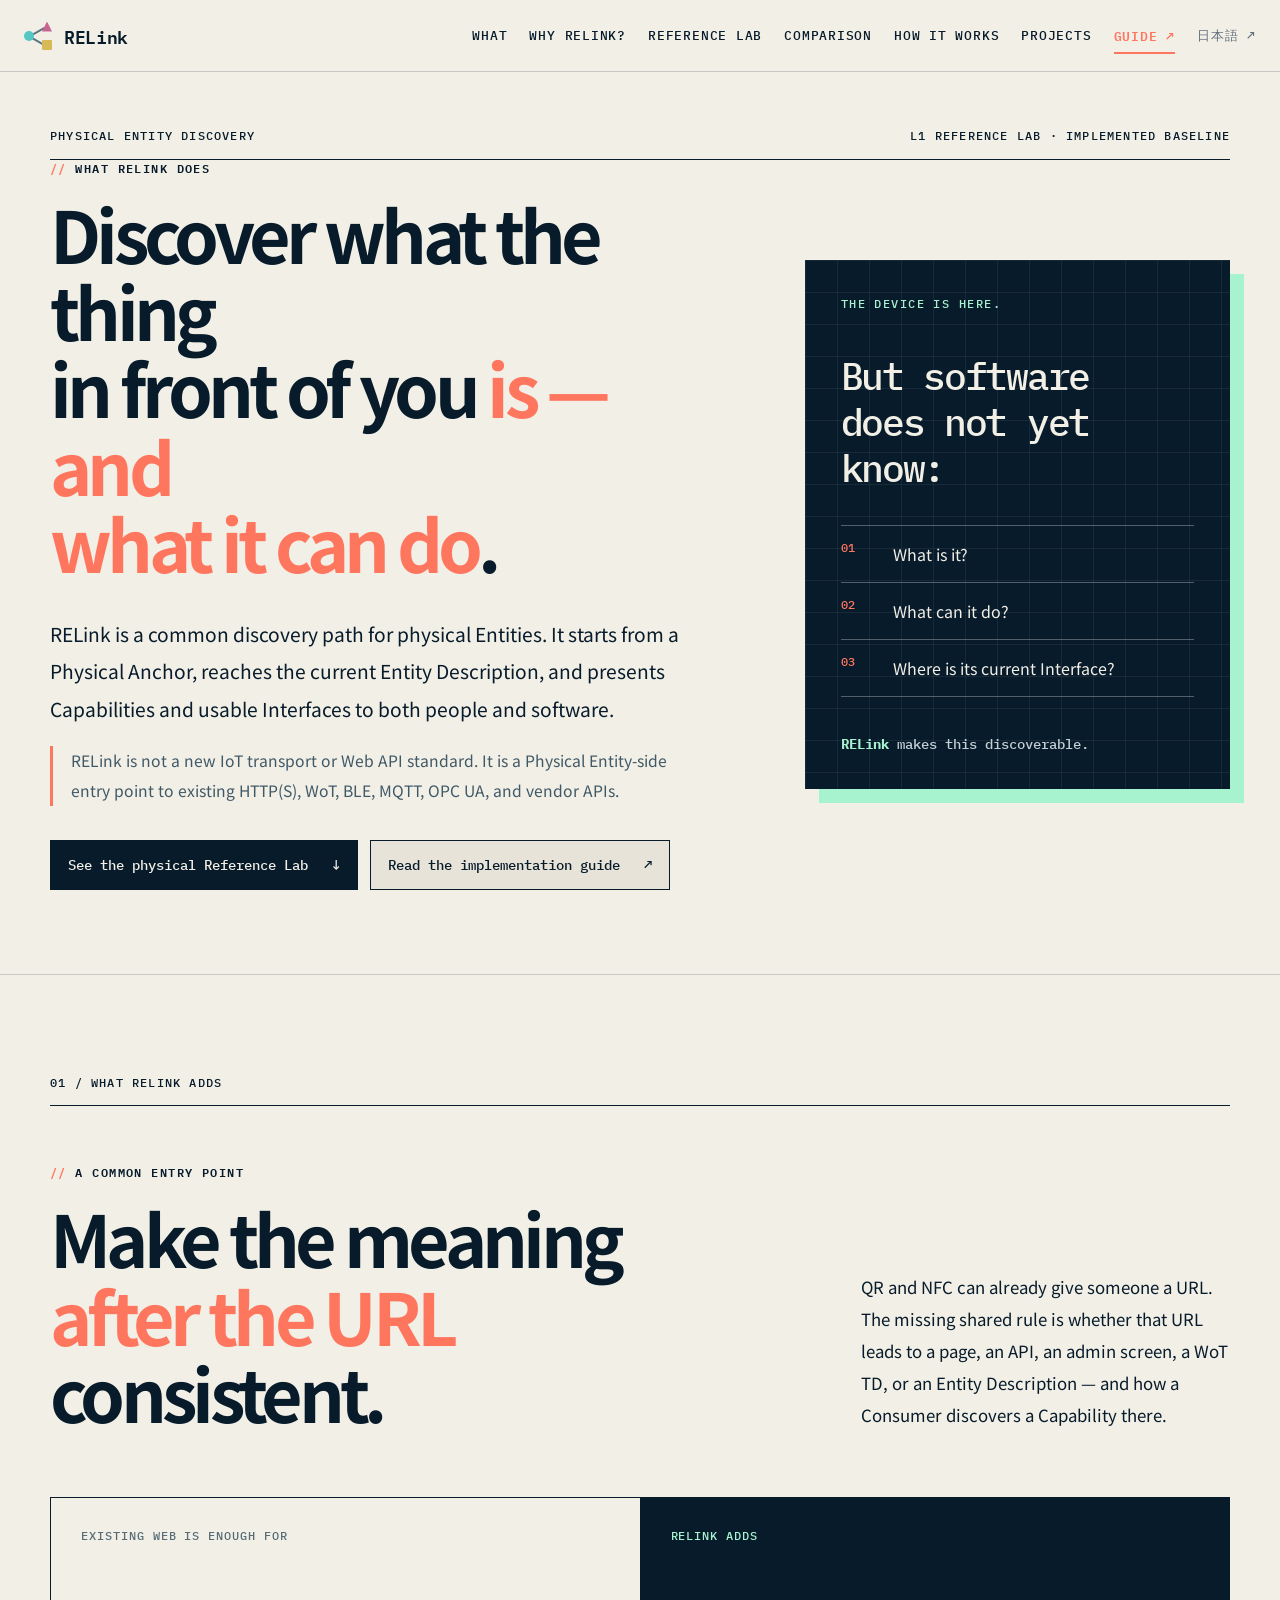
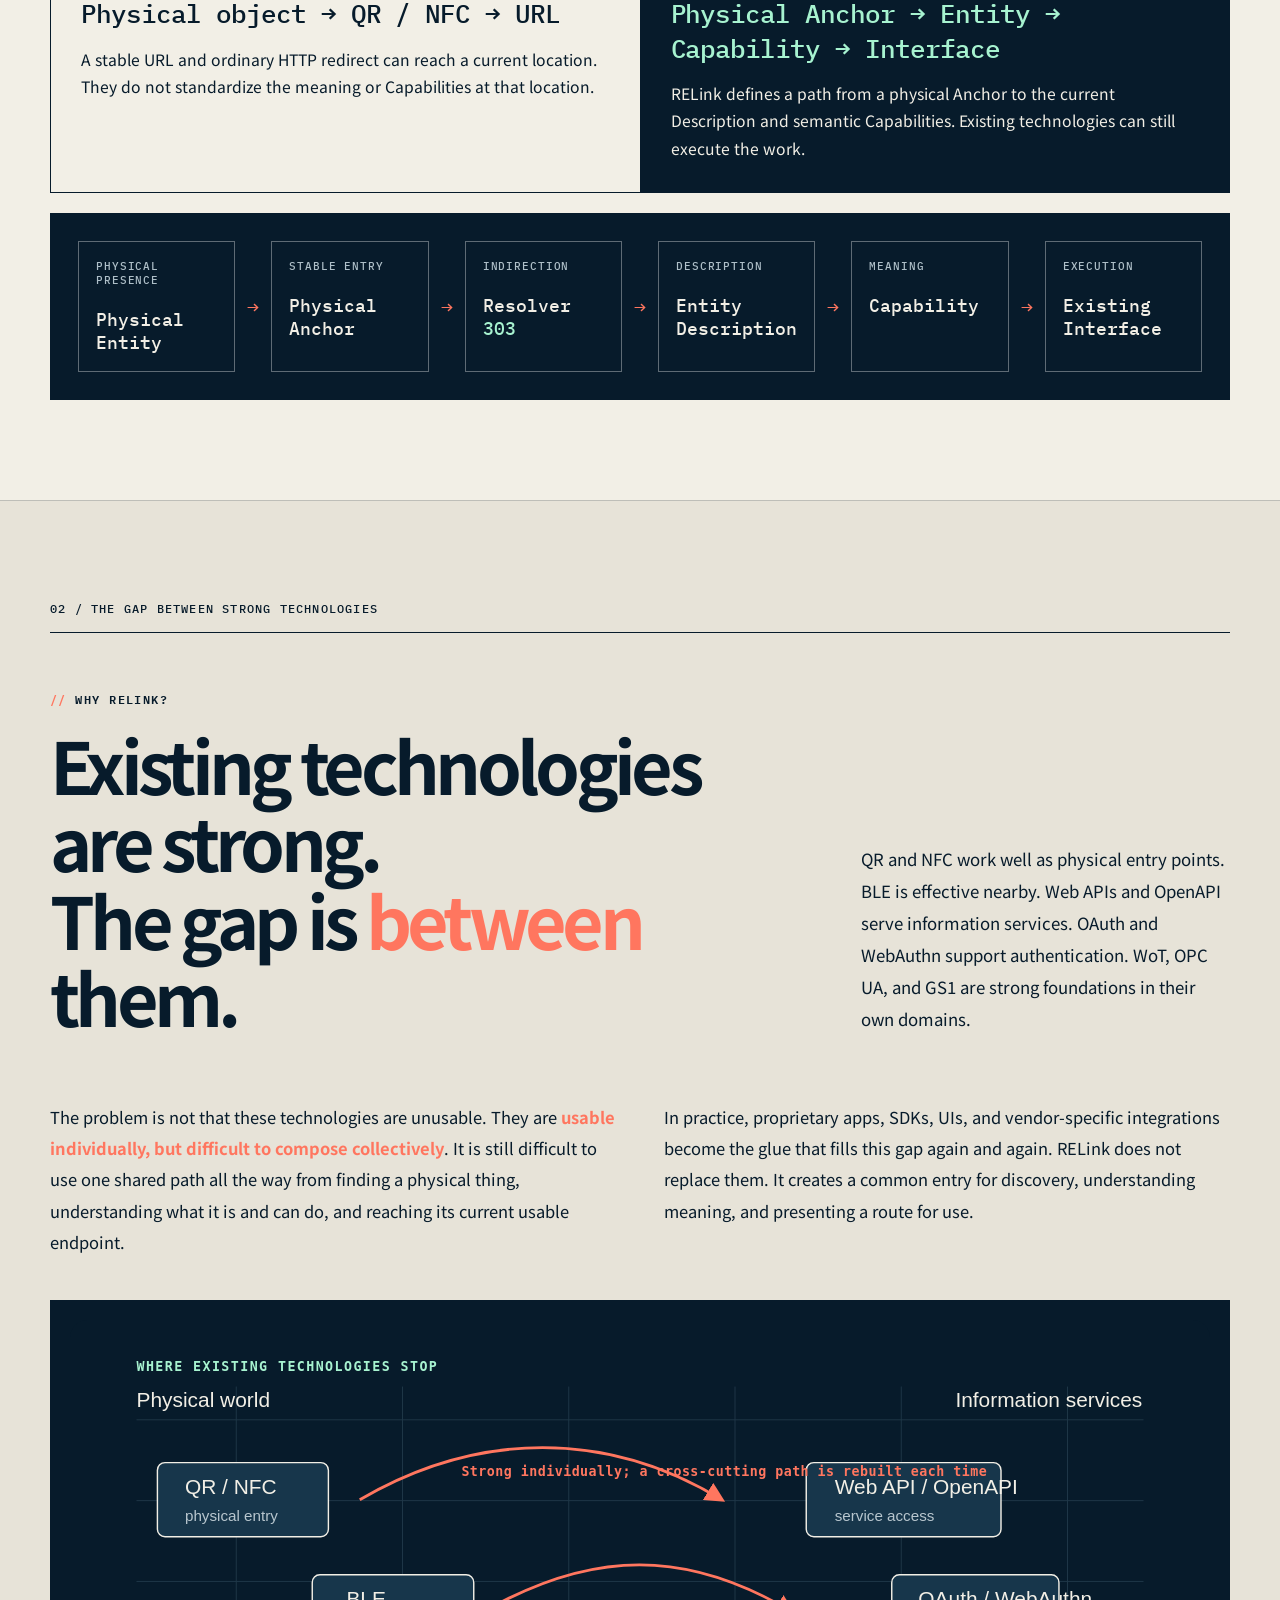
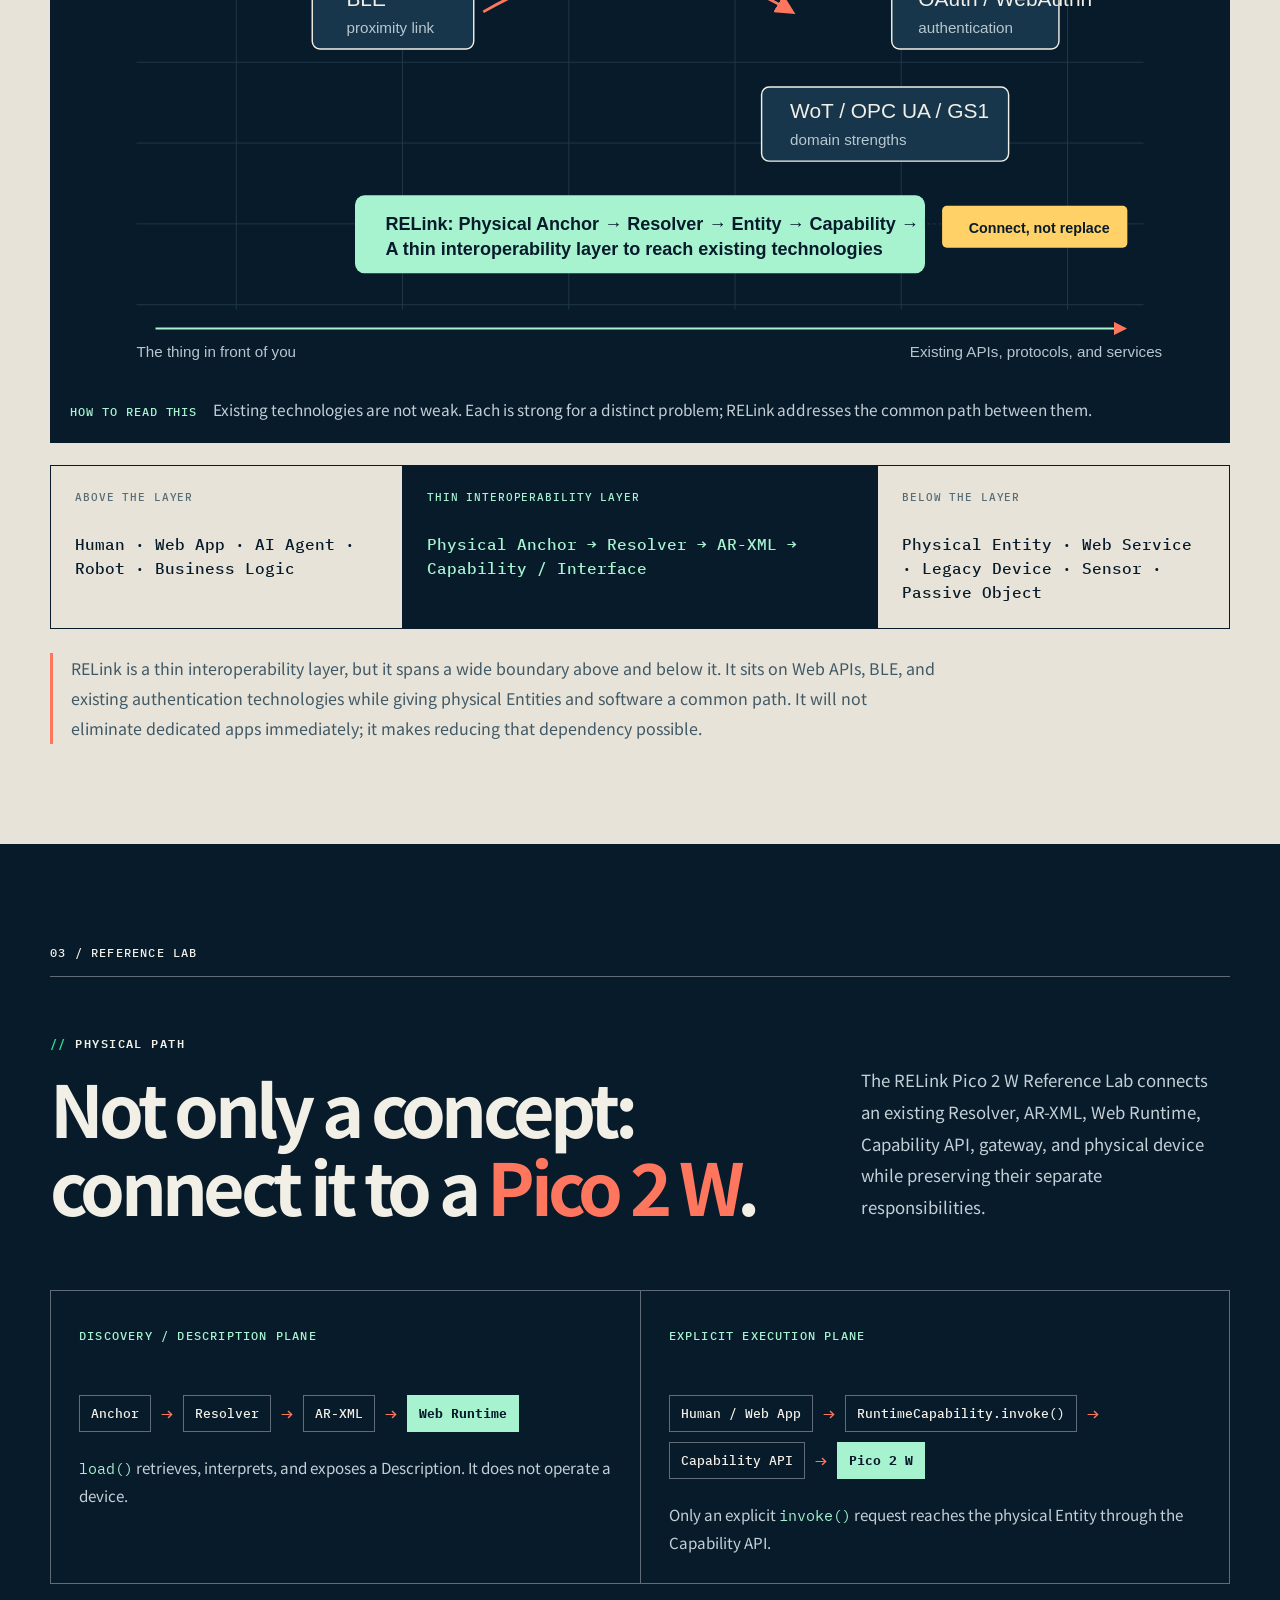
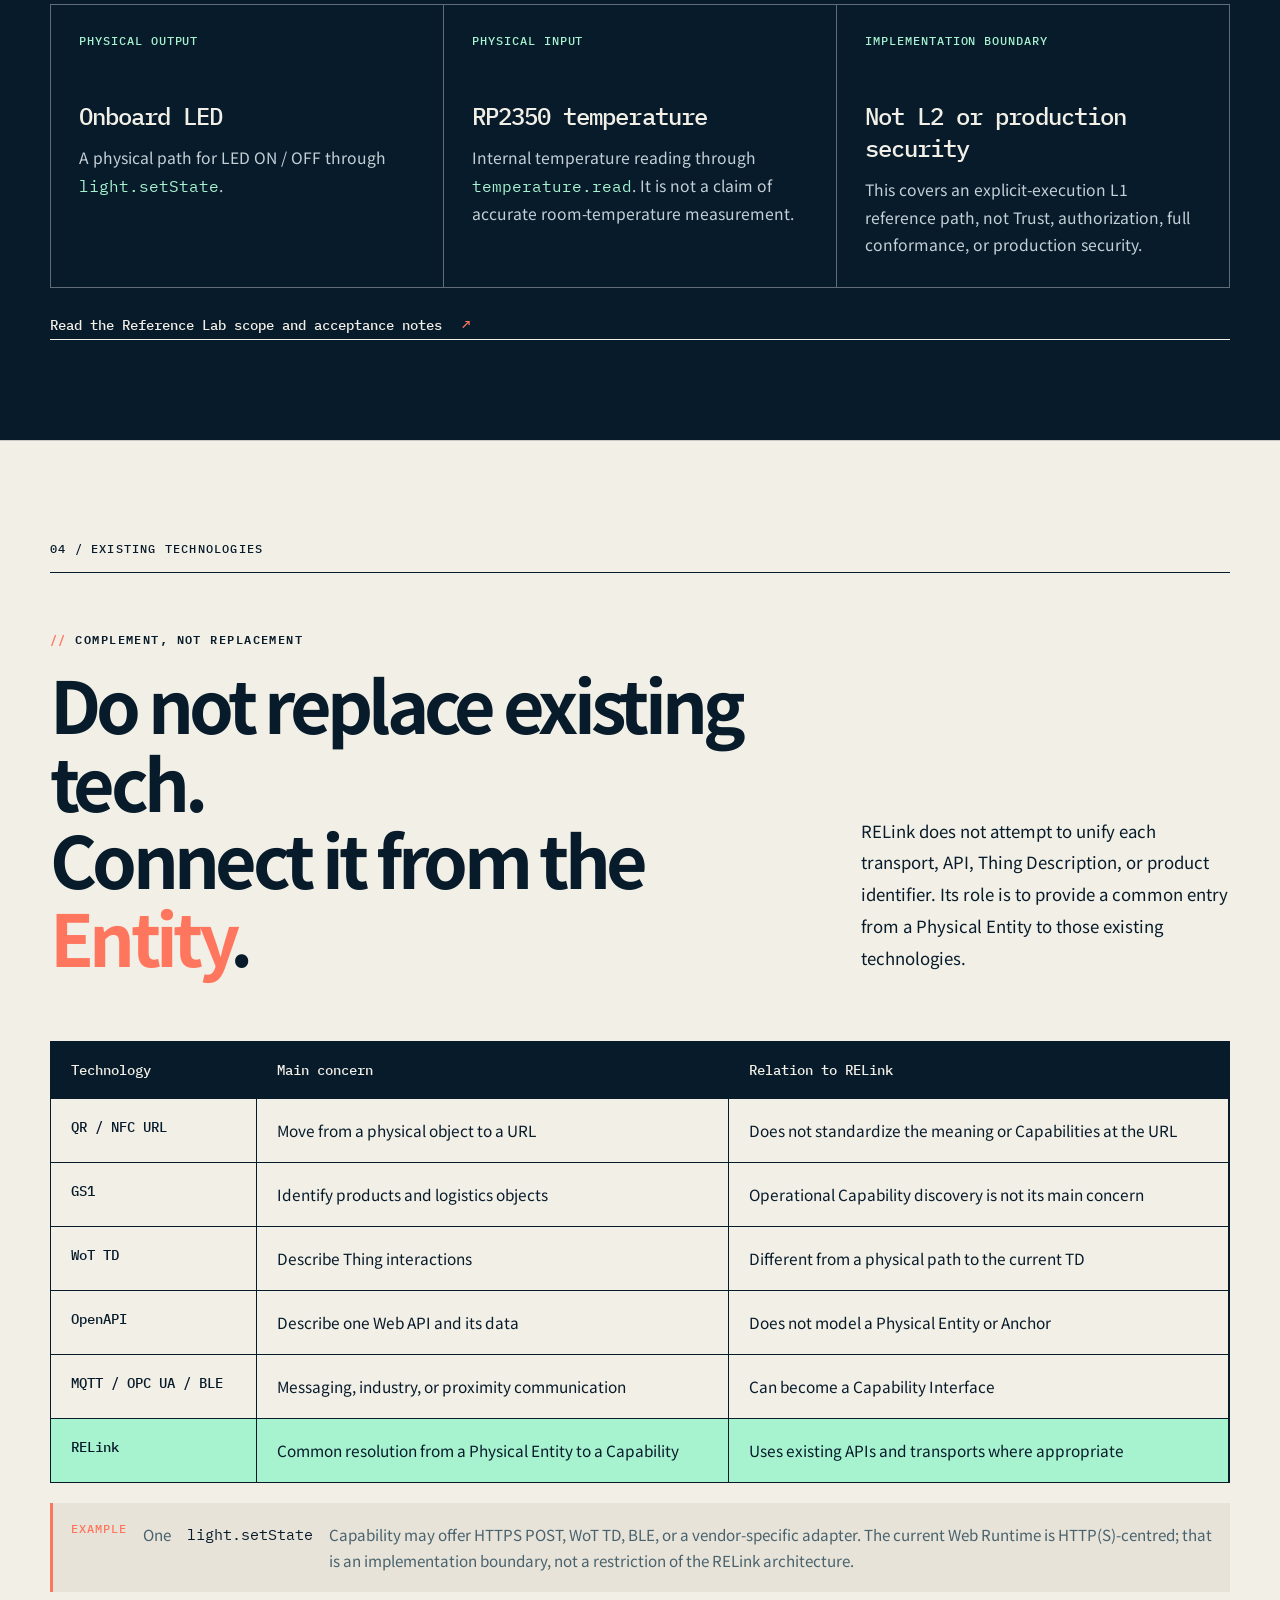
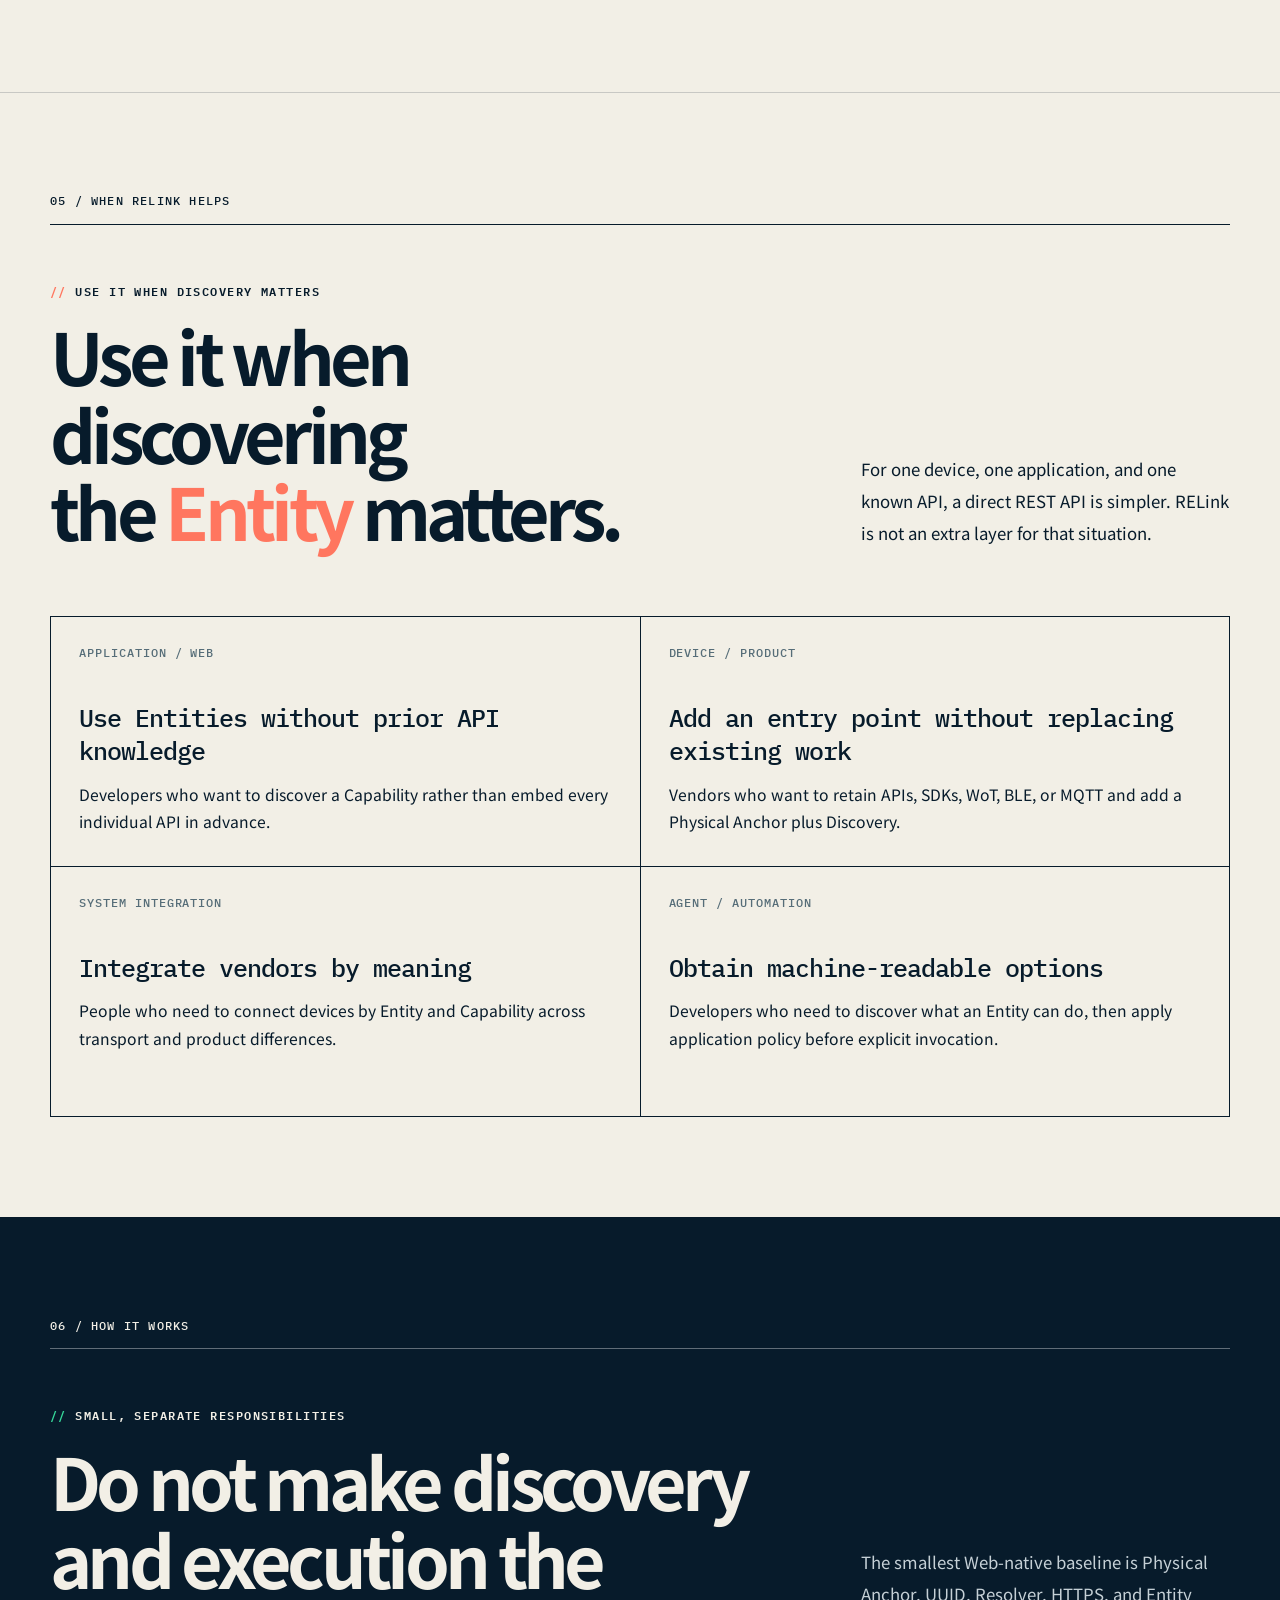
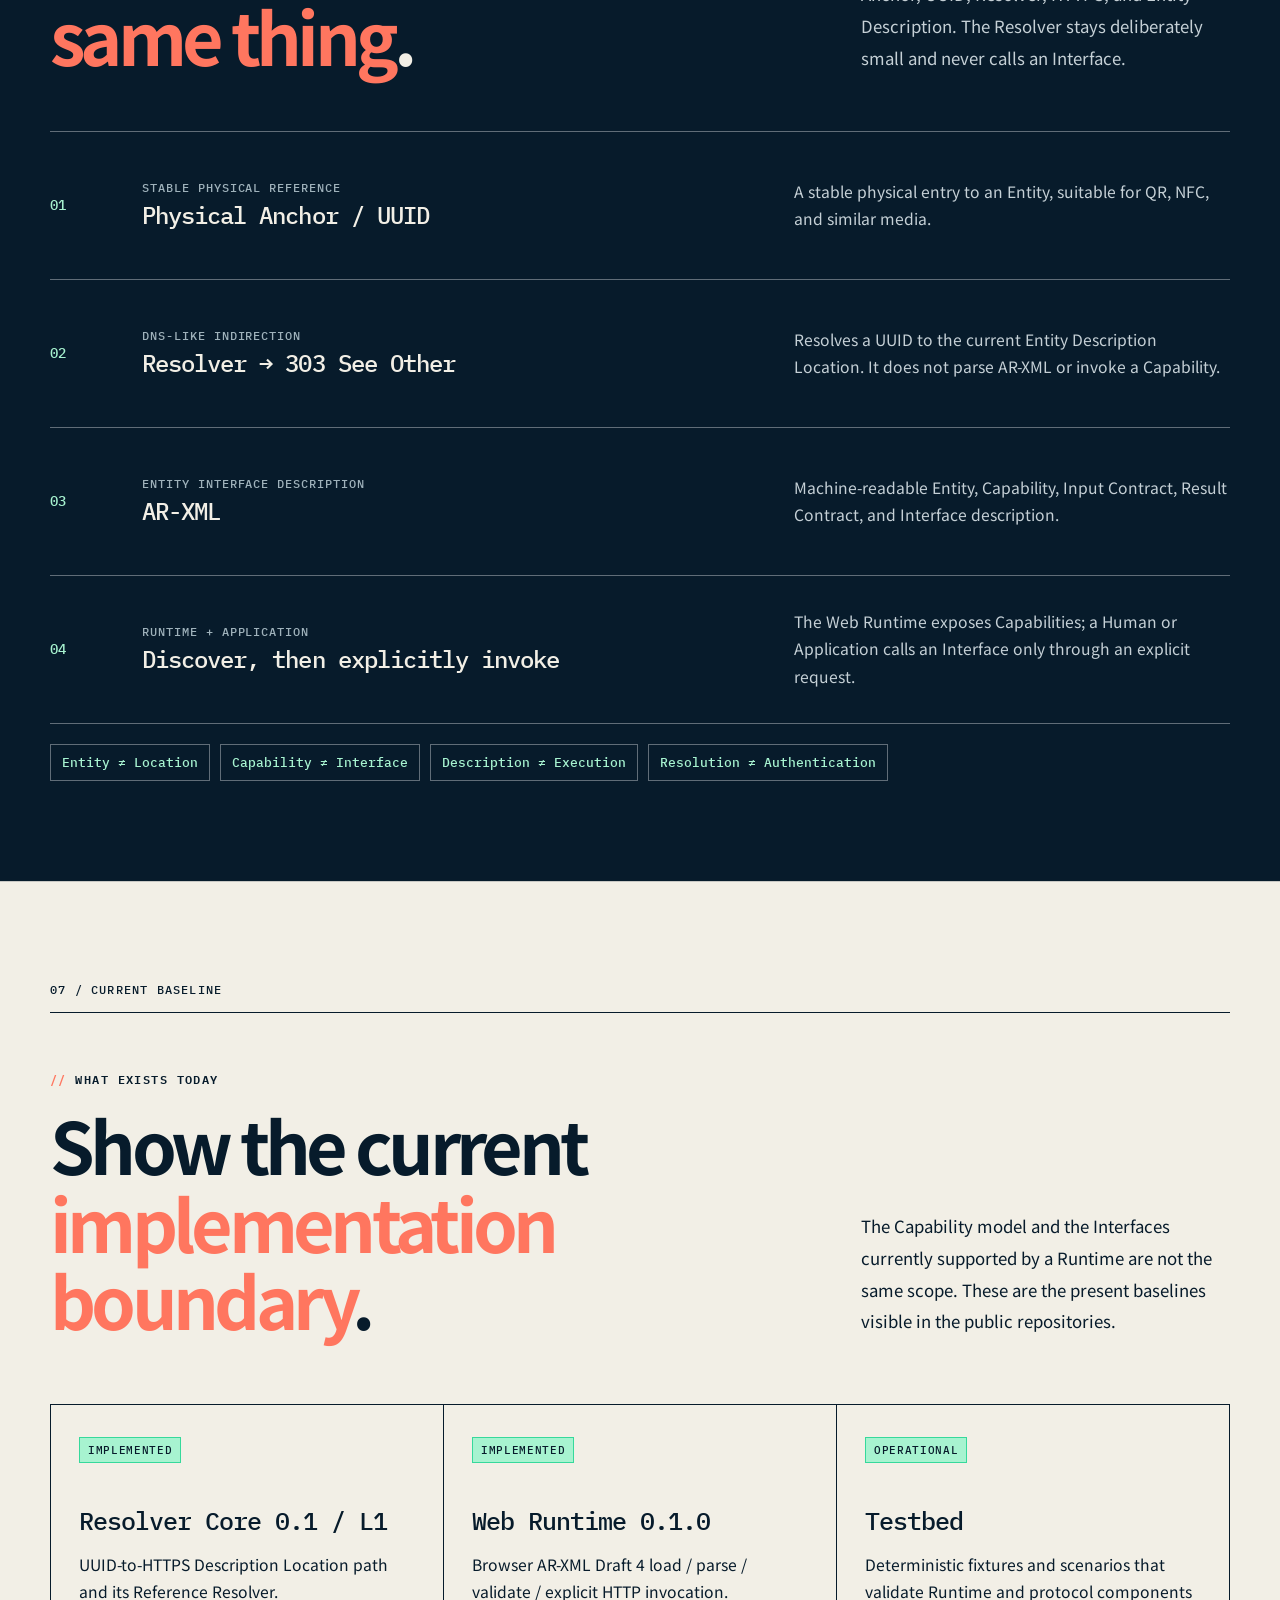
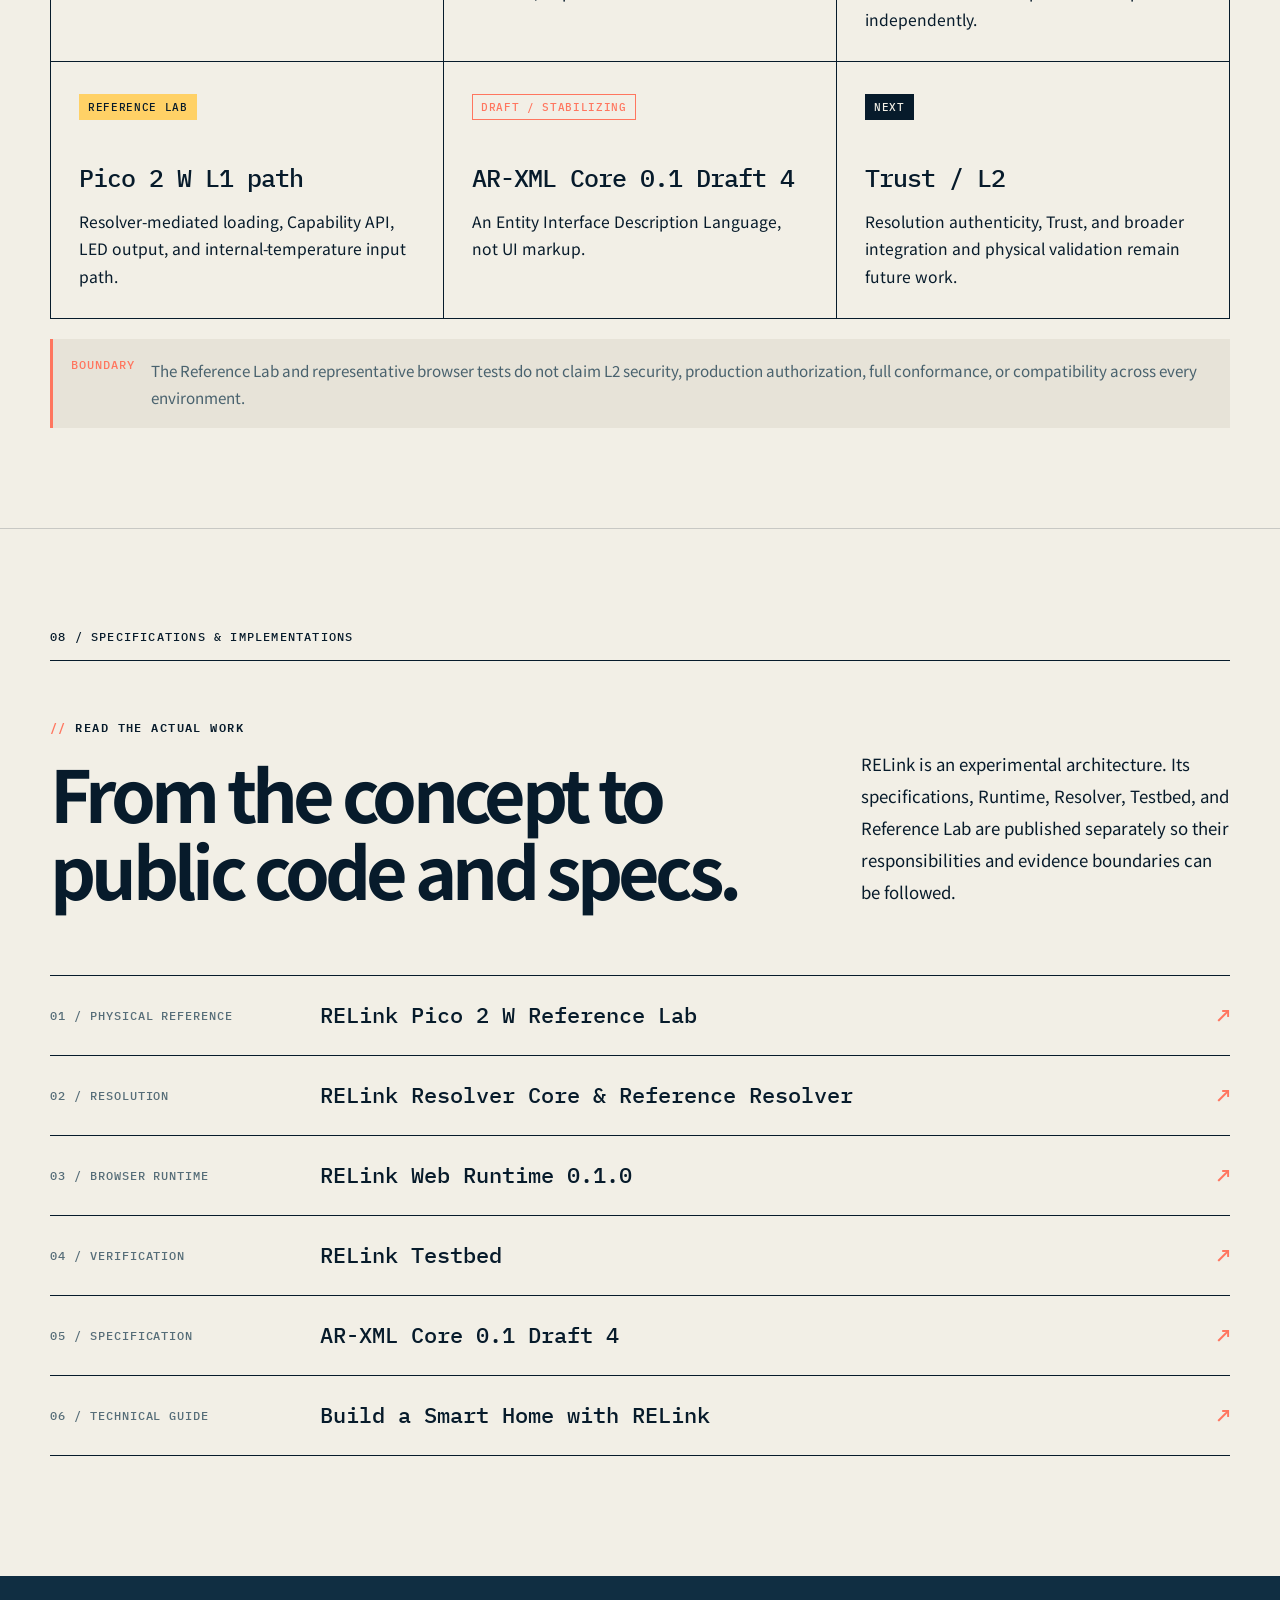
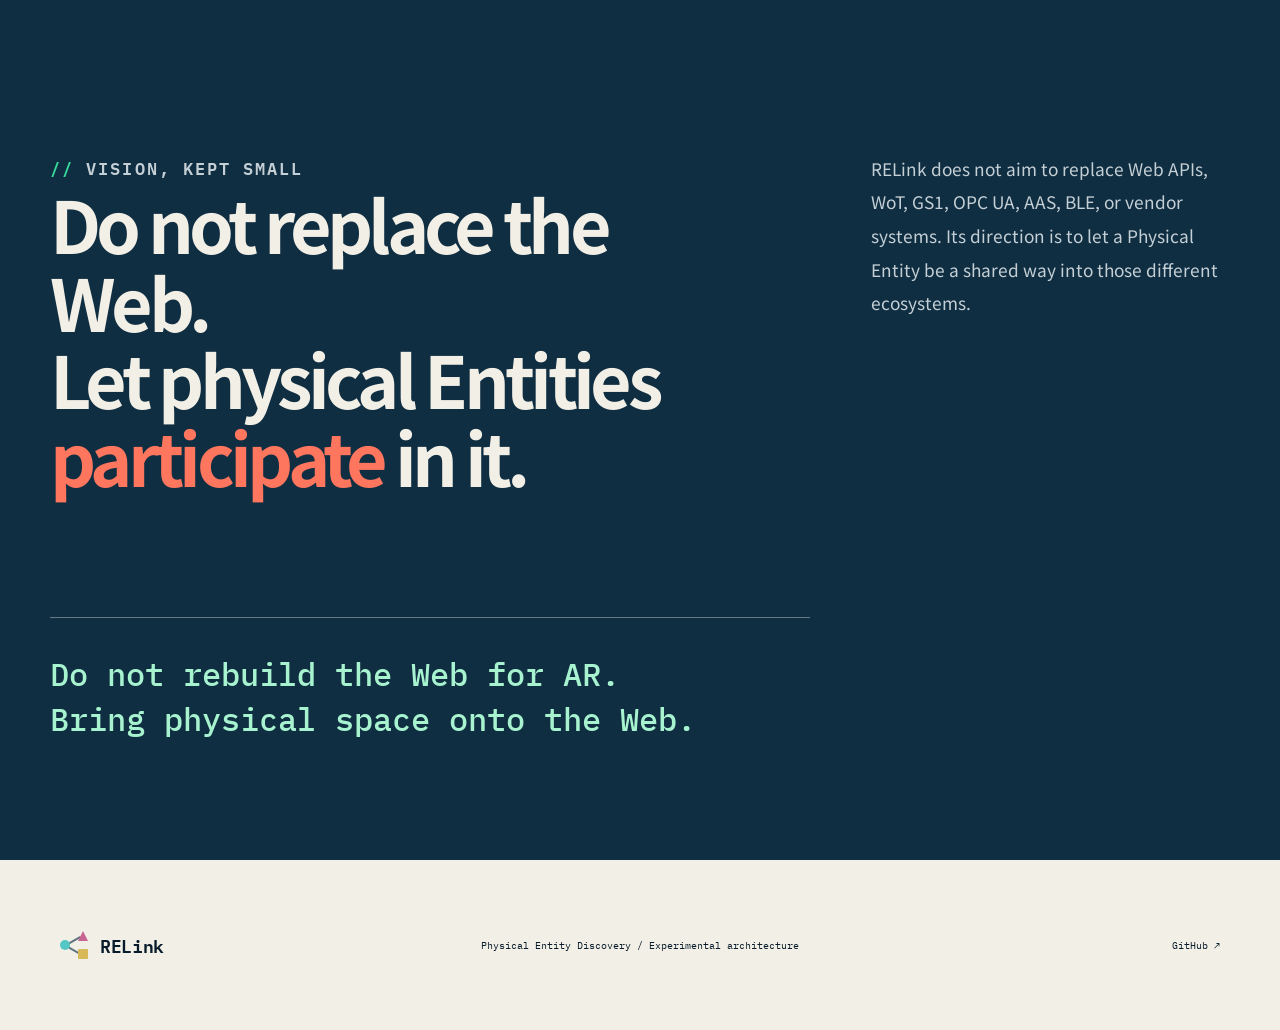
==== commit 11505933: "Explain the interoperability gap RELink fills" ====
--- a/en/index.html
+++ b/en/index.html
@@ -29,7 +29,7 @@
       <a class="brand" href="#top" aria-label="RELink home"><span class="brand-mark" aria-hidden="true"><i></i><i></i><i></i></span><span>RELink</span></a>
       <button class="menu-button" type="button" aria-expanded="false" aria-controls="site-nav">Menu</button>
       <nav id="site-nav" aria-label="Main navigation">
-        <a href="#what">What</a><a href="#lab">Reference Lab</a><a href="#comparison">Comparison</a><a href="#how">How it works</a><a href="#projects">Projects</a><a class="guide-nav-link" href="smart-home.html">Guide ↗</a><a class="language-switch" href="../index.html">日本語 ↗</a>
+        <a href="#what">What</a><a href="#gap">Why RELink?</a><a href="#lab">Reference Lab</a><a href="#comparison">Comparison</a><a href="#how">How it works</a><a href="#projects">Projects</a><a class="guide-nav-link" href="smart-home.html">Guide ↗</a><a class="language-switch" href="../index.html">日本語 ↗</a>
       </nav>
     </header>
 
@@ -49,8 +49,17 @@
         <div class="discovery-map" aria-label="RELink discovery flow"><div><small>PHYSICAL PRESENCE</small><strong>Physical<br />Entity</strong></div><i>→</i><div><small>STABLE ENTRY</small><strong>Physical<br />Anchor</strong></div><i>→</i><div><small>INDIRECTION</small><strong>Resolver<br /><span>303</span></strong></div><i>→</i><div><small>DESCRIPTION</small><strong>Entity<br />Description</strong></div><i>→</i><div><small>MEANING</small><strong>Capability</strong></div><i>→</i><div><small>EXECUTION</small><strong>Existing<br />Interface</strong></div></div>
       </section>
 
+      <section id="gap" class="home-section home-shell gap-section">
+        <div class="home-index">02 / THE GAP BETWEEN STRONG TECHNOLOGIES</div>
+        <div class="home-section-head"><div><p class="home-kicker">WHY RELINK?</p><h2>Existing technologies are strong.<br />The gap is <em>between</em> them.</h2></div><p>QR and NFC work well as physical entry points. BLE is effective nearby. Web APIs and OpenAPI serve information services. OAuth and WebAuthn support authentication. WoT, OPC UA, and GS1 are strong foundations in their own domains.</p></div>
+        <div class="gap-copy-grid"><p>The problem is not that these technologies are unusable. They are <strong>usable individually, but difficult to compose collectively</strong>. It is still difficult to use one shared path all the way from finding a physical thing, understanding what it is and can do, and reaching its current usable endpoint.</p><p>In practice, proprietary apps, SDKs, UIs, and vendor-specific integrations become the glue that fills this gap again and again. RELink does not replace them. It creates a common entry for discovery, understanding meaning, and presenting a route for use.</p></div>
+        <figure class="gap-figure"><img src="../assets/relink-coverage-en.svg" width="1200" height="690" alt="Diagram showing that QR and NFC, BLE, Web APIs and OpenAPI, OAuth and WebAuthn, and domain technologies such as WoT, OPC UA, and GS1 are strong in their own areas, while RELink connects them as a thin interoperability layer" /><figcaption><span>HOW TO READ THIS</span> Existing technologies are not weak. Each is strong for a distinct problem; RELink addresses the common path between them.</figcaption></figure>
+        <div class="gap-layer"><div><small>ABOVE THE LAYER</small><strong>Human · Web App · AI Agent · Robot · Business Logic</strong></div><div class="gap-layer__center"><small>THIN INTEROPERABILITY LAYER</small><strong>Physical Anchor → Resolver → AR-XML → Capability / Interface</strong></div><div><small>BELOW THE LAYER</small><strong>Physical Entity · Web Service · Legacy Device · Sensor · Passive Object</strong></div></div>
+        <p class="gap-summary">RELink is a thin interoperability layer, but it spans a wide boundary above and below it. It sits on Web APIs, BLE, and existing authentication technologies while giving physical Entities and software a common path. It will not eliminate dedicated apps immediately; it makes reducing that dependency possible.</p>
+      </section>
+
       <section id="lab" class="home-section home-shell lab-section">
-        <div class="home-index light">02 / REFERENCE LAB</div>
+        <div class="home-index light">03 / REFERENCE LAB</div>
         <div class="home-section-head"><div><p class="home-kicker mint">PHYSICAL PATH</p><h2>Not only a concept:<br />connect it to a <em>Pico 2 W</em>.</h2></div><p>The RELink Pico 2 W Reference Lab connects an existing Resolver, AR-XML, Web Runtime, Capability API, gateway, and physical device while preserving their separate responsibilities.</p></div>
         <div class="lab-proof"><article class="lab-proof__chain"><small>DISCOVERY / DESCRIPTION PLANE</small><div><span>Anchor</span><i>→</i><span>Resolver</span><i>→</i><span>AR-XML</span><i>→</i><strong>Web Runtime</strong></div><p><code>load()</code> retrieves, interprets, and exposes a Description. It does not operate a device.</p></article><article class="lab-proof__chain"><small>EXPLICIT EXECUTION PLANE</small><div><span>Human / Web App</span><i>→</i><span>RuntimeCapability.<wbr />invoke()</span><i>→</i><span>Capability API</span><i>→</i><strong>Pico 2 W</strong></div><p>Only an explicit <code>invoke()</code> request reaches the physical Entity through the Capability API.</p></article></div>
         <div class="lab-grid"><article><small>PHYSICAL OUTPUT</small><h3>Onboard LED</h3><p>A physical path for LED ON / OFF through <code>light.setState</code>.</p></article><article><small>PHYSICAL INPUT</small><h3>RP2350 temperature</h3><p>Internal temperature reading through <code>temperature.read</code>. It is not a claim of accurate room-temperature measurement.</p></article><article><small>IMPLEMENTATION BOUNDARY</small><h3>Not L2 or production security</h3><p>This covers an explicit-execution L1 reference path, not Trust, authorization, full conformance, or production security.</p></article></div>
@@ -58,34 +67,34 @@
       </section>
 
       <section id="comparison" class="home-section home-shell comparison-section">
-        <div class="home-index">03 / EXISTING TECHNOLOGIES</div>
+        <div class="home-index">04 / EXISTING TECHNOLOGIES</div>
         <div class="home-section-head"><div><p class="home-kicker">COMPLEMENT, NOT REPLACEMENT</p><h2>Do not replace existing tech.<br />Connect it from the <em>Entity</em>.</h2></div><p>RELink does not attempt to unify each transport, API, Thing Description, or product identifier. Its role is to provide a common entry from a Physical Entity to those existing technologies.</p></div>
         <div class="comparison-table" role="region" aria-label="How RELink relates to existing technologies" tabindex="0"><table><thead><tr><th>Technology</th><th>Main concern</th><th>Relation to RELink</th></tr></thead><tbody><tr><th>QR / NFC URL</th><td>Move from a physical object to a URL</td><td>Does not standardize the meaning or Capabilities at the URL</td></tr><tr><th>GS1</th><td>Identify products and logistics objects</td><td>Operational Capability discovery is not its main concern</td></tr><tr><th>WoT TD</th><td>Describe Thing interactions</td><td>Different from a physical path to the current TD</td></tr><tr><th>OpenAPI</th><td>Describe one Web API and its data</td><td>Does not model a Physical Entity or Anchor</td></tr><tr><th>MQTT / OPC UA / BLE</th><td>Messaging, industry, or proximity communication</td><td>Can become a Capability Interface</td></tr><tr class="comparison-table__focus"><th>RELink</th><td>Common resolution from a Physical Entity to a Capability</td><td>Uses existing APIs and transports where appropriate</td></tr></tbody></table></div>
         <p class="home-note"><span>EXAMPLE</span> One <code>light.setState</code> Capability may offer HTTPS POST, WoT TD, BLE, or a vendor-specific adapter. The current Web Runtime is HTTP(S)-centred; that is an implementation boundary, not a restriction of the RELink architecture.</p>
       </section>
 
       <section id="who" class="home-section home-shell audience-section">
-        <div class="home-index">04 / WHEN RELINK HELPS</div>
+        <div class="home-index">05 / WHEN RELINK HELPS</div>
         <div class="home-section-head"><div><p class="home-kicker">USE IT WHEN DISCOVERY MATTERS</p><h2>Use it when discovering<br />the <em>Entity</em> matters.</h2></div><p>For one device, one application, and one known API, a direct REST API is simpler. RELink is not an extra layer for that situation.</p></div>
         <div class="audience-grid"><article><small>APPLICATION / WEB</small><h3>Use Entities without prior API knowledge</h3><p>Developers who want to discover a Capability rather than embed every individual API in advance.</p></article><article><small>DEVICE / PRODUCT</small><h3>Add an entry point without replacing existing work</h3><p>Vendors who want to retain APIs, SDKs, WoT, BLE, or MQTT and add a Physical Anchor plus Discovery.</p></article><article><small>SYSTEM INTEGRATION</small><h3>Integrate vendors by meaning</h3><p>People who need to connect devices by Entity and Capability across transport and product differences.</p></article><article><small>AGENT / AUTOMATION</small><h3>Obtain machine-readable options</h3><p>Developers who need to discover what an Entity can do, then apply application policy before explicit invocation.</p></article></div>
       </section>
 
       <section id="how" class="home-section home-shell how-section">
-        <div class="home-index light">05 / HOW IT WORKS</div>
+        <div class="home-index light">06 / HOW IT WORKS</div>
         <div class="home-section-head"><div><p class="home-kicker mint">SMALL, SEPARATE RESPONSIBILITIES</p><h2>Do not make discovery<br />and execution the <em>same thing</em>.</h2></div><p>The smallest Web-native baseline is Physical Anchor, UUID, Resolver, HTTPS, and Entity Description. The Resolver stays deliberately small and never calls an Interface.</p></div>
         <div class="how-flow"><div class="how-row"><span>01</span><div><small>STABLE PHYSICAL REFERENCE</small><strong>Physical Anchor / UUID</strong></div><p>A stable physical entry to an Entity, suitable for QR, NFC, and similar media.</p></div><div class="how-row"><span>02</span><div><small>DNS-LIKE INDIRECTION</small><strong>Resolver → 303 See Other</strong></div><p>Resolves a UUID to the current Entity Description Location. It does not parse AR-XML or invoke a Capability.</p></div><div class="how-row"><span>03</span><div><small>ENTITY INTERFACE DESCRIPTION</small><strong>AR-XML</strong></div><p>Machine-readable Entity, Capability, Input Contract, Result Contract, and Interface description.</p></div><div class="how-row"><span>04</span><div><small>RUNTIME + APPLICATION</small><strong>Discover, then explicitly invoke</strong></div><p>The Web Runtime exposes Capabilities; a Human or Application calls an Interface only through an explicit request.</p></div></div>
         <div class="principles-strip"><span>Entity ≠ Location</span><span>Capability ≠ Interface</span><span>Description ≠ Execution</span><span>Resolution ≠ Authentication</span></div>
       </section>
 
       <section class="home-section home-shell implementation-section">
-        <div class="home-index">06 / CURRENT BASELINE</div>
+        <div class="home-index">07 / CURRENT BASELINE</div>
         <div class="home-section-head"><div><p class="home-kicker">WHAT EXISTS TODAY</p><h2>Show the current<br /><em>implementation boundary</em>.</h2></div><p>The Capability model and the Interfaces currently supported by a Runtime are not the same scope. These are the present baselines visible in the public repositories.</p></div>
         <div class="status-grid"><article><span class="status-pill done">IMPLEMENTED</span><h3>Resolver Core 0.1 / L1</h3><p>UUID-to-HTTPS Description Location path and its Reference Resolver.</p></article><article><span class="status-pill done">IMPLEMENTED</span><h3>Web Runtime 0.1.0</h3><p>Browser AR-XML Draft 4 load / parse / validate / explicit HTTP invocation.</p></article><article><span class="status-pill done">OPERATIONAL</span><h3>Testbed</h3><p>Deterministic fixtures and scenarios that validate Runtime and protocol components independently.</p></article><article><span class="status-pill lab">REFERENCE LAB</span><h3>Pico 2 W L1 path</h3><p>Resolver-mediated loading, Capability API, LED output, and internal-temperature input path.</p></article><article><span class="status-pill draft">DRAFT / STABILIZING</span><h3>AR-XML Core 0.1 Draft 4</h3><p>An Entity Interface Description Language, not UI markup.</p></article><article><span class="status-pill next">NEXT</span><h3>Trust / L2</h3><p>Resolution authenticity, Trust, and broader integration and physical validation remain future work.</p></article></div>
         <p class="implementation-boundary"><span>BOUNDARY</span> The Reference Lab and representative browser tests do not claim L2 security, production authorization, full conformance, or compatibility across every environment.</p>
       </section>
 
       <section id="projects" class="home-section home-shell projects-section">
-        <div class="home-index">07 / SPECIFICATIONS &amp; IMPLEMENTATIONS</div>
+        <div class="home-index">08 / SPECIFICATIONS &amp; IMPLEMENTATIONS</div>
         <div class="home-section-head"><div><p class="home-kicker">READ THE ACTUAL WORK</p><h2>From the concept to<br />public code and specs.</h2></div><p>RELink is an experimental architecture. Its specifications, Runtime, Resolver, Testbed, and Reference Lab are published separately so their responsibilities and evidence boundaries can be followed.</p></div>
         <div class="project-links"><a href="https://github.com/ranmaru50/relink-reference-lab" rel="noreferrer"><span>01 / PHYSICAL REFERENCE</span><strong>RELink Pico 2 W Reference Lab</strong><b>↗</b></a><a href="https://github.com/ranmaru50/relink-resolver" rel="noreferrer"><span>02 / RESOLUTION</span><strong>RELink Resolver Core &amp; Reference Resolver</strong><b>↗</b></a><a href="https://github.com/ranmaru50/relink-web-runtime" rel="noreferrer"><span>03 / BROWSER RUNTIME</span><strong>RELink Web Runtime 0.1.0</strong><b>↗</b></a><a href="https://github.com/ranmaru50/relink-testbed" rel="noreferrer"><span>04 / VERIFICATION</span><strong>RELink Testbed</strong><b>↗</b></a><a href="https://github.com/ranmaru50/relink-web-runtime/blob/main/docs/specs/arxml-core-0.1-draft4.md" rel="noreferrer"><span>05 / SPECIFICATION</span><strong>AR-XML Core 0.1 Draft 4</strong><b>↗</b></a><a href="smart-home.html"><span>06 / TECHNICAL GUIDE</span><strong>Build a Smart Home with RELink</strong><b>↗</b></a></div>
       </section>
--- a/styles.css
+++ b/styles.css
@@ -418,6 +418,22 @@
 .discovery-map strong { display: block; margin-top: 22px; color: var(--paper); font: 500 18px/1.25 var(--mono); }
 .discovery-map strong span { color: var(--mint); }
 .discovery-map > i, .lab-proof__chain i { align-self: center; color: var(--coral); font: 400 20px var(--mono); font-style: normal; }
+.gap-section { background: var(--paper-2); }
+.gap-copy-grid { display: grid; grid-template-columns: 1fr 1fr; gap: 48px; margin-bottom: 42px; font-size: 1.03rem; line-height: 1.9; }
+.gap-copy-grid p { margin: 0; }
+.gap-copy-grid strong { color: var(--coral); }
+.gap-figure { margin: 0; padding: 20px; color: var(--paper); background: var(--ink); }
+.gap-figure img { width: 100%; height: auto; display: block; border-radius: 10px; }
+.gap-figure figcaption { margin-top: 20px; display: flex; gap: 16px; align-items: baseline; color: #c5d0d6; font-size: .96rem; }
+.gap-figure figcaption span { flex: 0 0 auto; color: var(--mint); font: 500 12px var(--mono); letter-spacing: .08em; }
+.gap-layer { margin-top: 22px; display: grid; grid-template-columns: 1fr 1.35fr 1fr; border-top: 1px solid var(--ink); border-left: 1px solid var(--ink); }
+.gap-layer > div { min-height: 154px; padding: 24px; border-right: 1px solid var(--ink); border-bottom: 1px solid var(--ink); }
+.gap-layer small { display: block; color: #566d78; font: 500 11px var(--mono); letter-spacing: .08em; }
+.gap-layer strong { display: block; margin-top: 28px; font: 500 1rem/1.5 var(--mono); }
+.gap-layer__center { color: var(--paper); background: var(--ink); }
+.gap-layer__center small { color: var(--mint); }
+.gap-layer__center strong { color: var(--mint); }
+.gap-summary { max-width: 890px; margin: 24px 0 0; padding-left: 18px; border-left: 3px solid var(--coral); color: #405967; font-size: 1rem; line-height: 1.9; }
 .lab-section, .how-section { max-width: none; width: auto; color: var(--paper); background: var(--ink); }
 .lab-section > *, .how-section > * { width: min(100%, 1260px); margin-right: auto; margin-left: auto; }
 .lab-section .home-section-head > p, .how-section .home-section-head > p { color: #c5d0d6; }
@@ -492,6 +508,7 @@
   .home-section-head { margin: 48px 0; gap: 30px; }
   .discovery-map > i { display: none; }
   .lab-proof, .lab-grid, .status-grid { grid-template-columns: 1fr; }
+  .gap-copy-grid, .gap-layer { grid-template-columns: 1fr; }
   .audience-grid { grid-template-columns: 1fr 1fr; }
   .how-row { grid-template-columns: 48px 1fr; padding: 26px 0; }
   .how-row p { grid-column: 2; }
@@ -511,6 +528,11 @@
   .home-button { width: 100%; min-width: auto; font-size: 13px; }
   .home-hero__questions { padding: 25px 20px; box-shadow: 8px 8px 0 var(--mint); }
   .home-before-after, .audience-grid { grid-template-columns: 1fr; }
+  .gap-copy-grid { gap: 18px; font-size: .98rem; }
+  .gap-figure { padding: 10px; }
+  .gap-figure figcaption { align-items: flex-start; flex-direction: column; gap: 8px; font-size: .91rem; }
+  .gap-layer > div { min-height: auto; padding: 20px; }
+  .gap-layer strong { margin-top: 18px; font-size: .91rem; }
   .home-before-after article { min-height: 220px; padding: 22px; }
   .home-before-after strong { margin-top: 36px; }
   .discovery-map { padding: 18px; }
